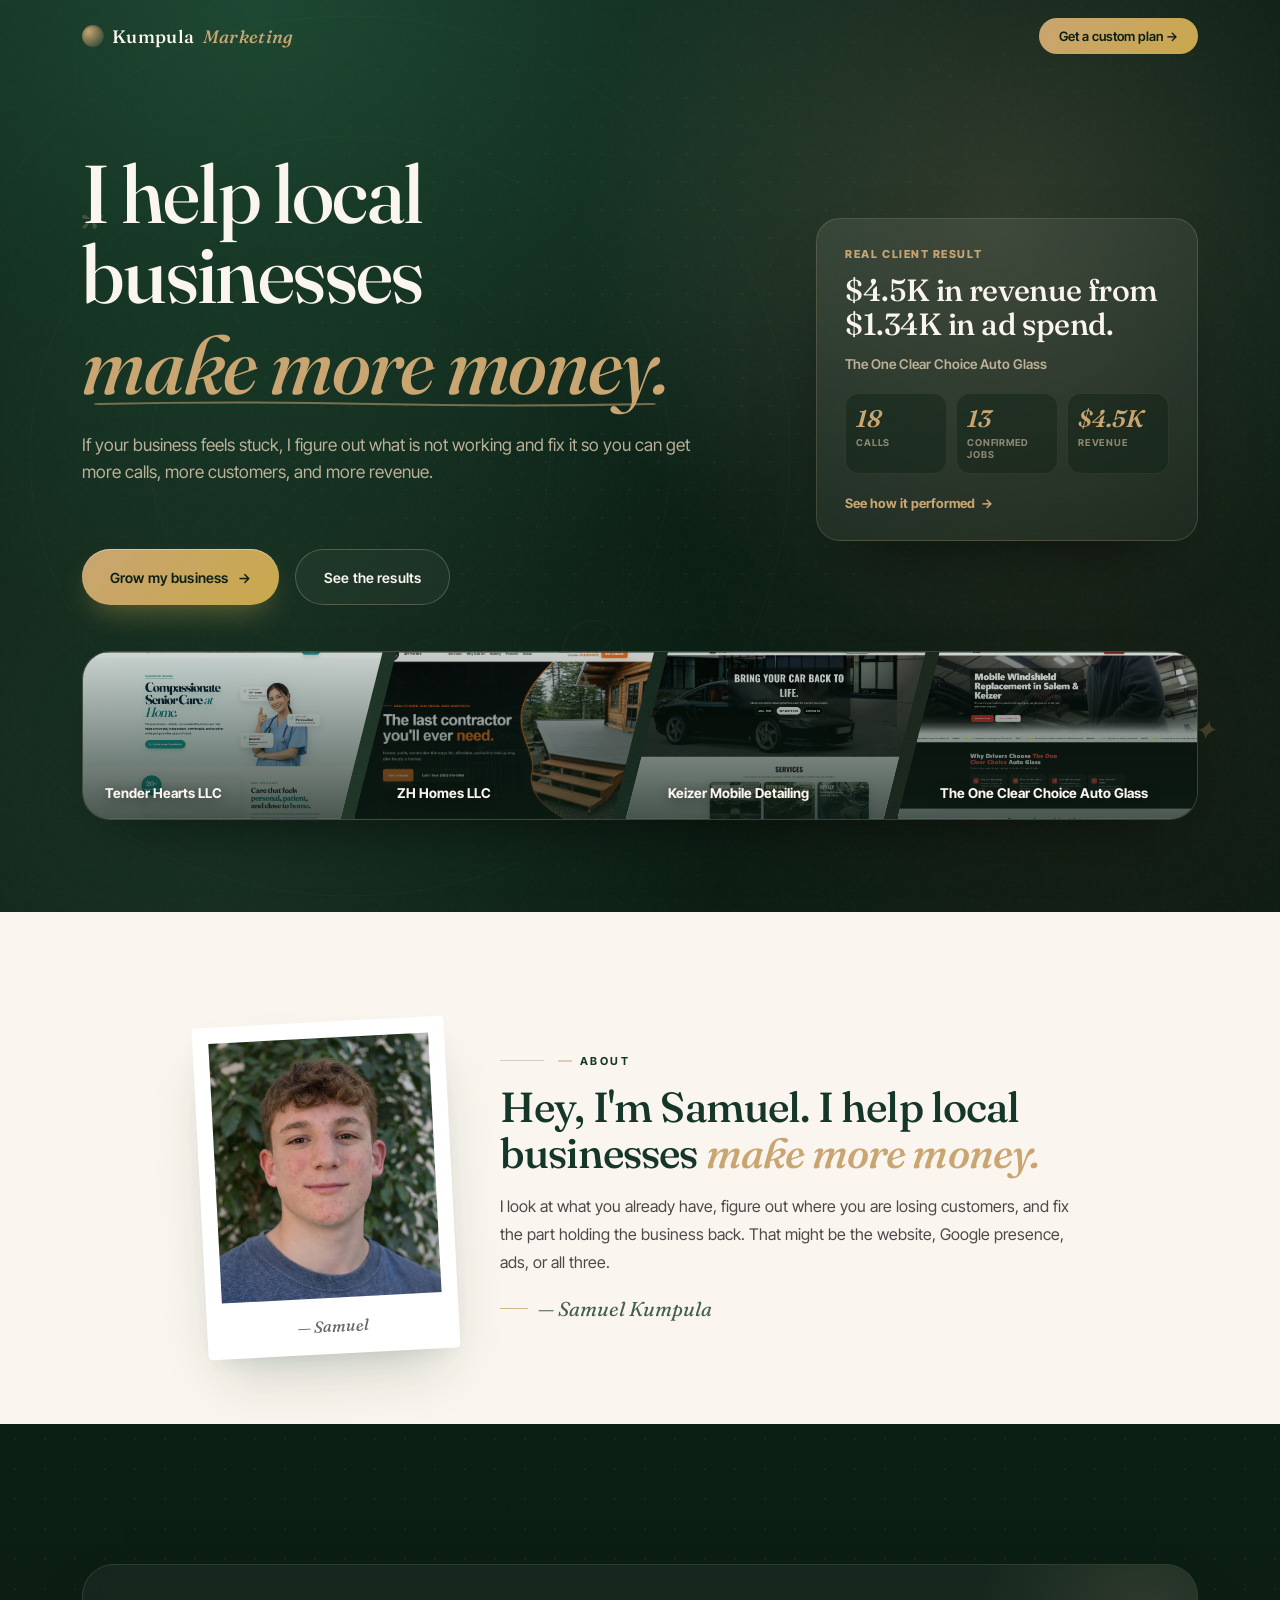
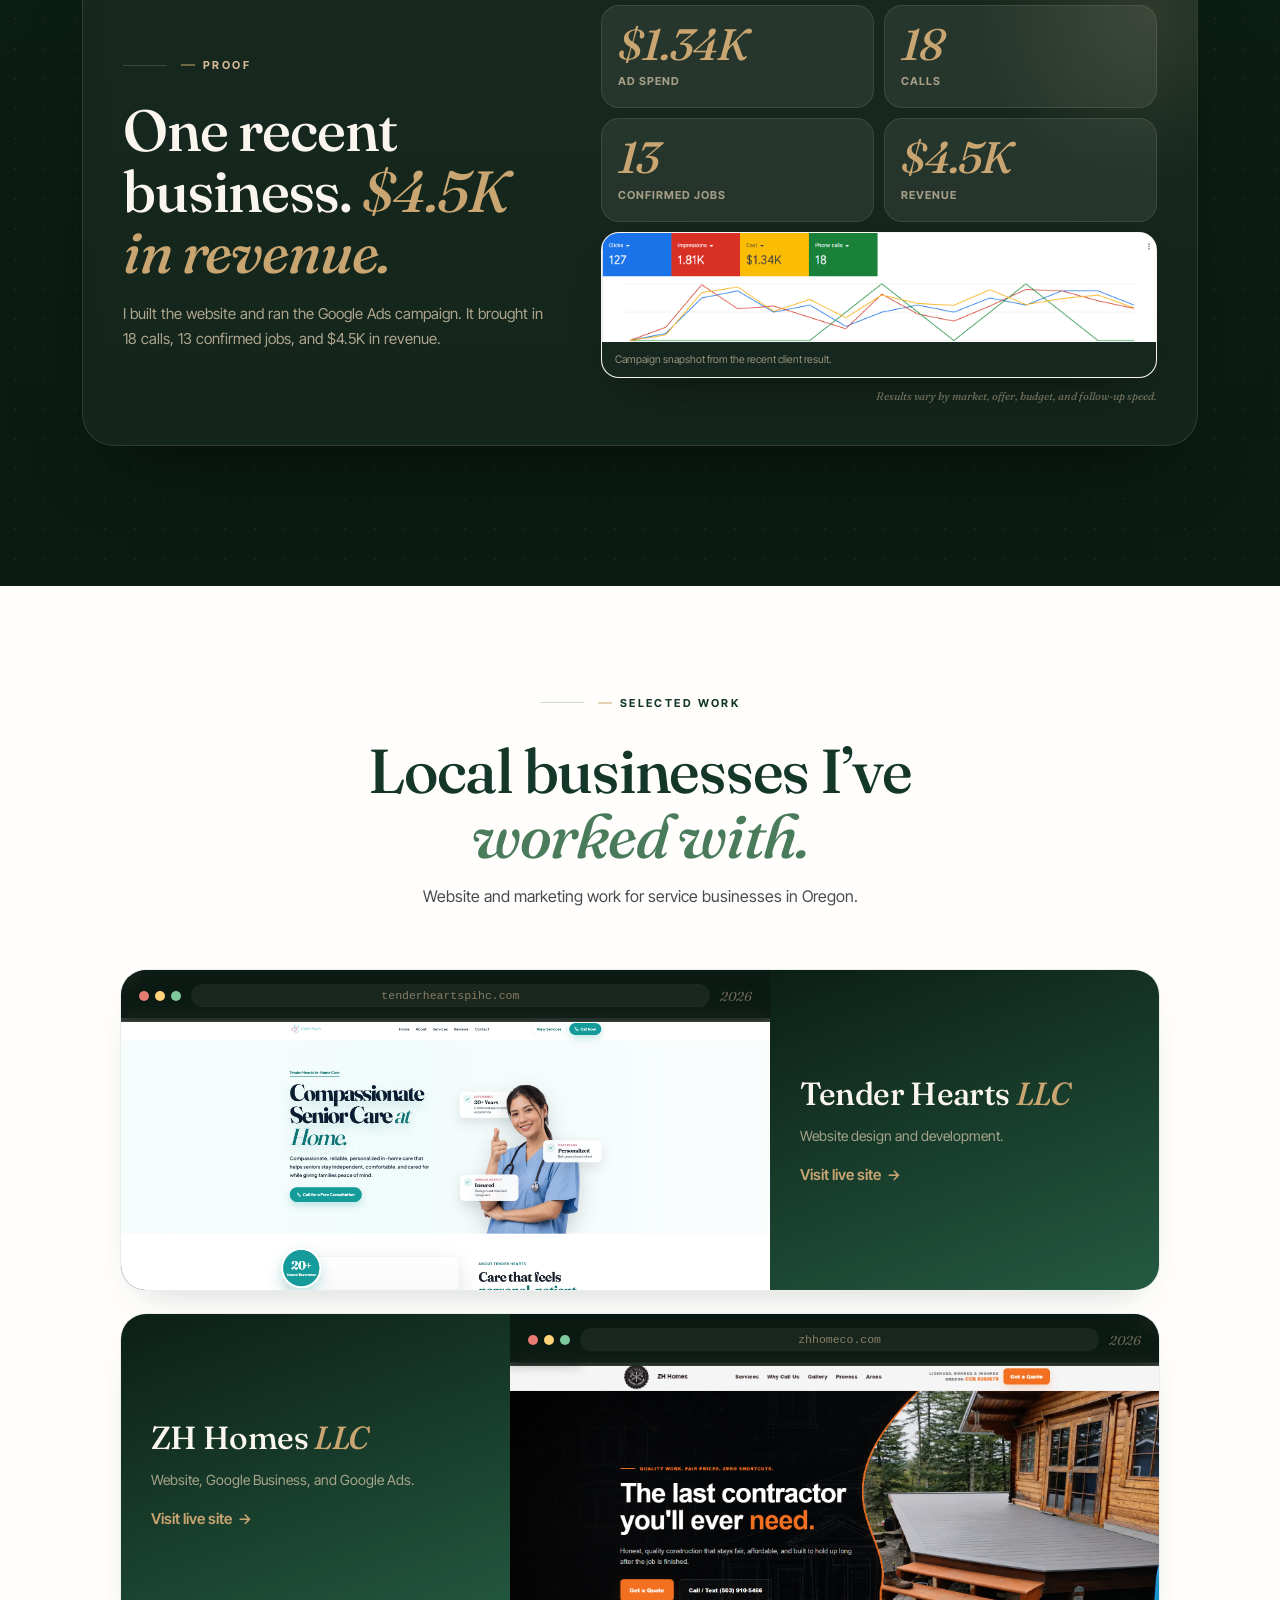
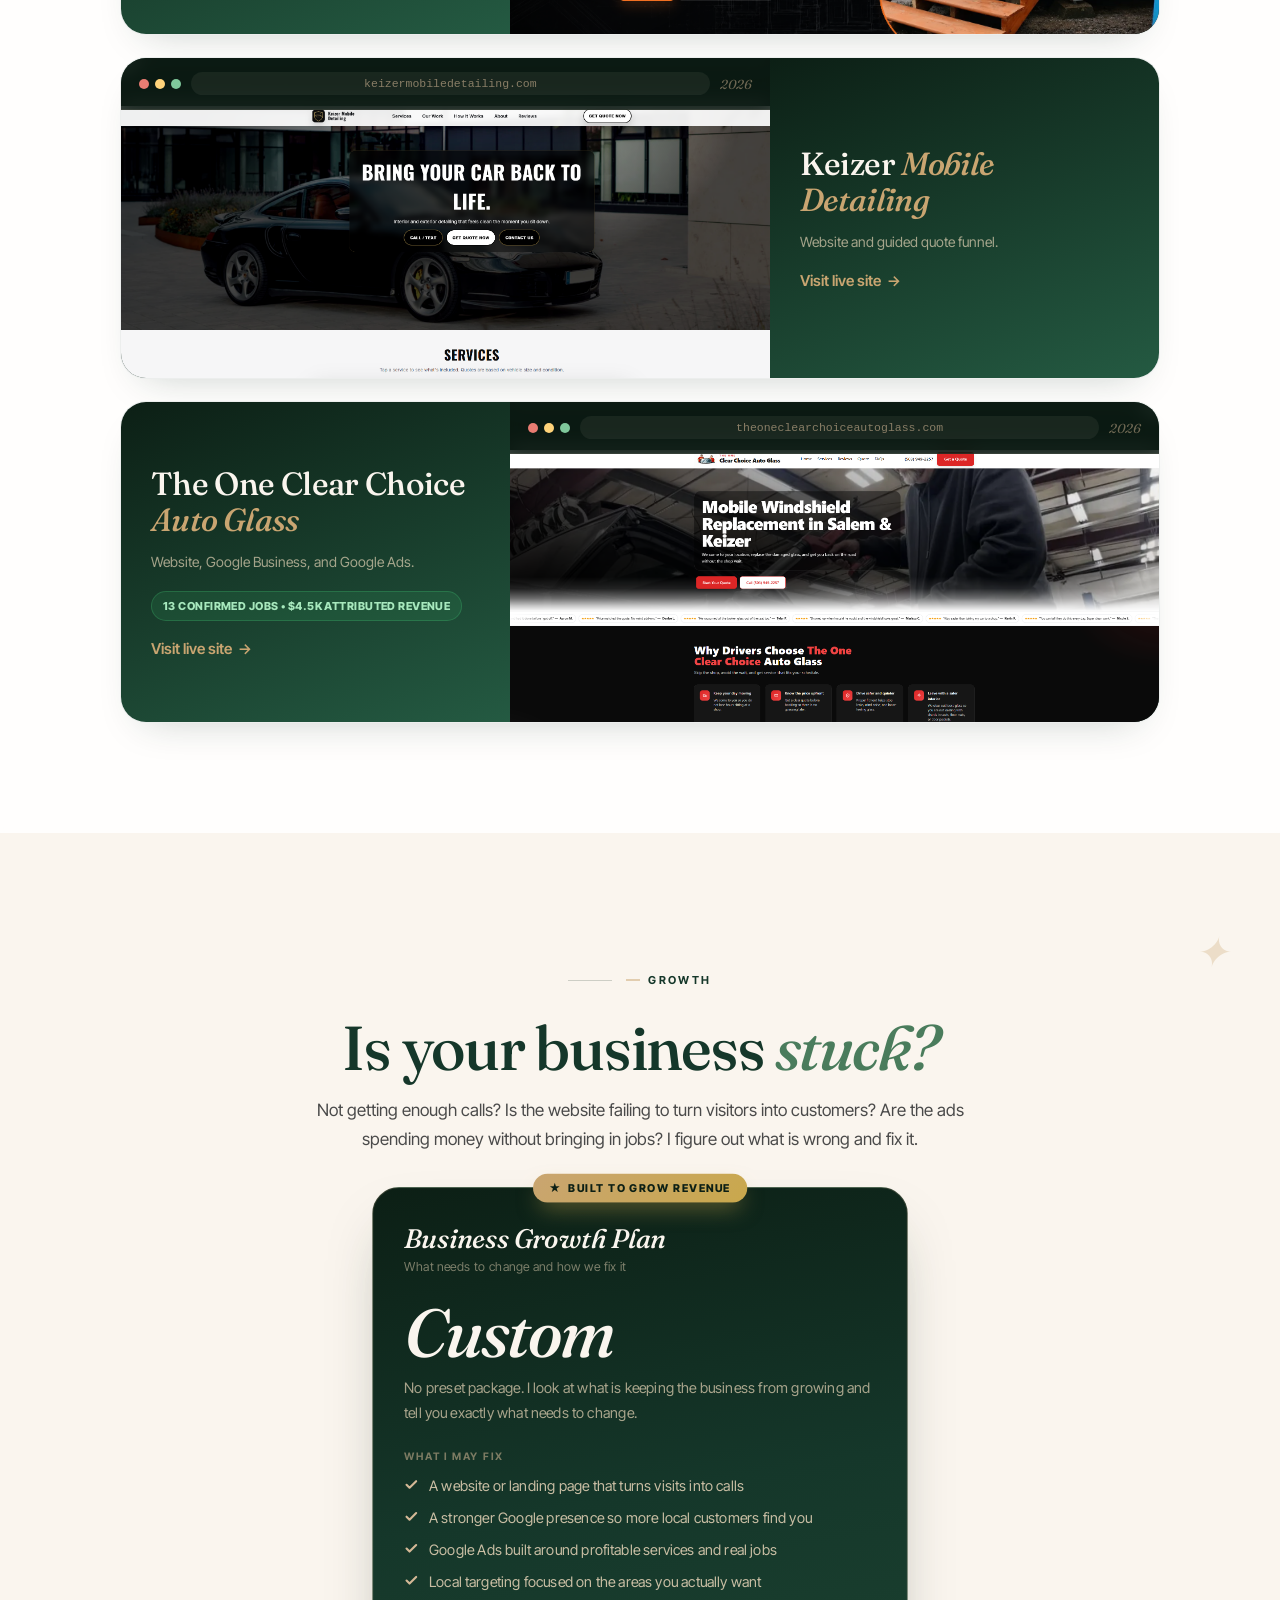
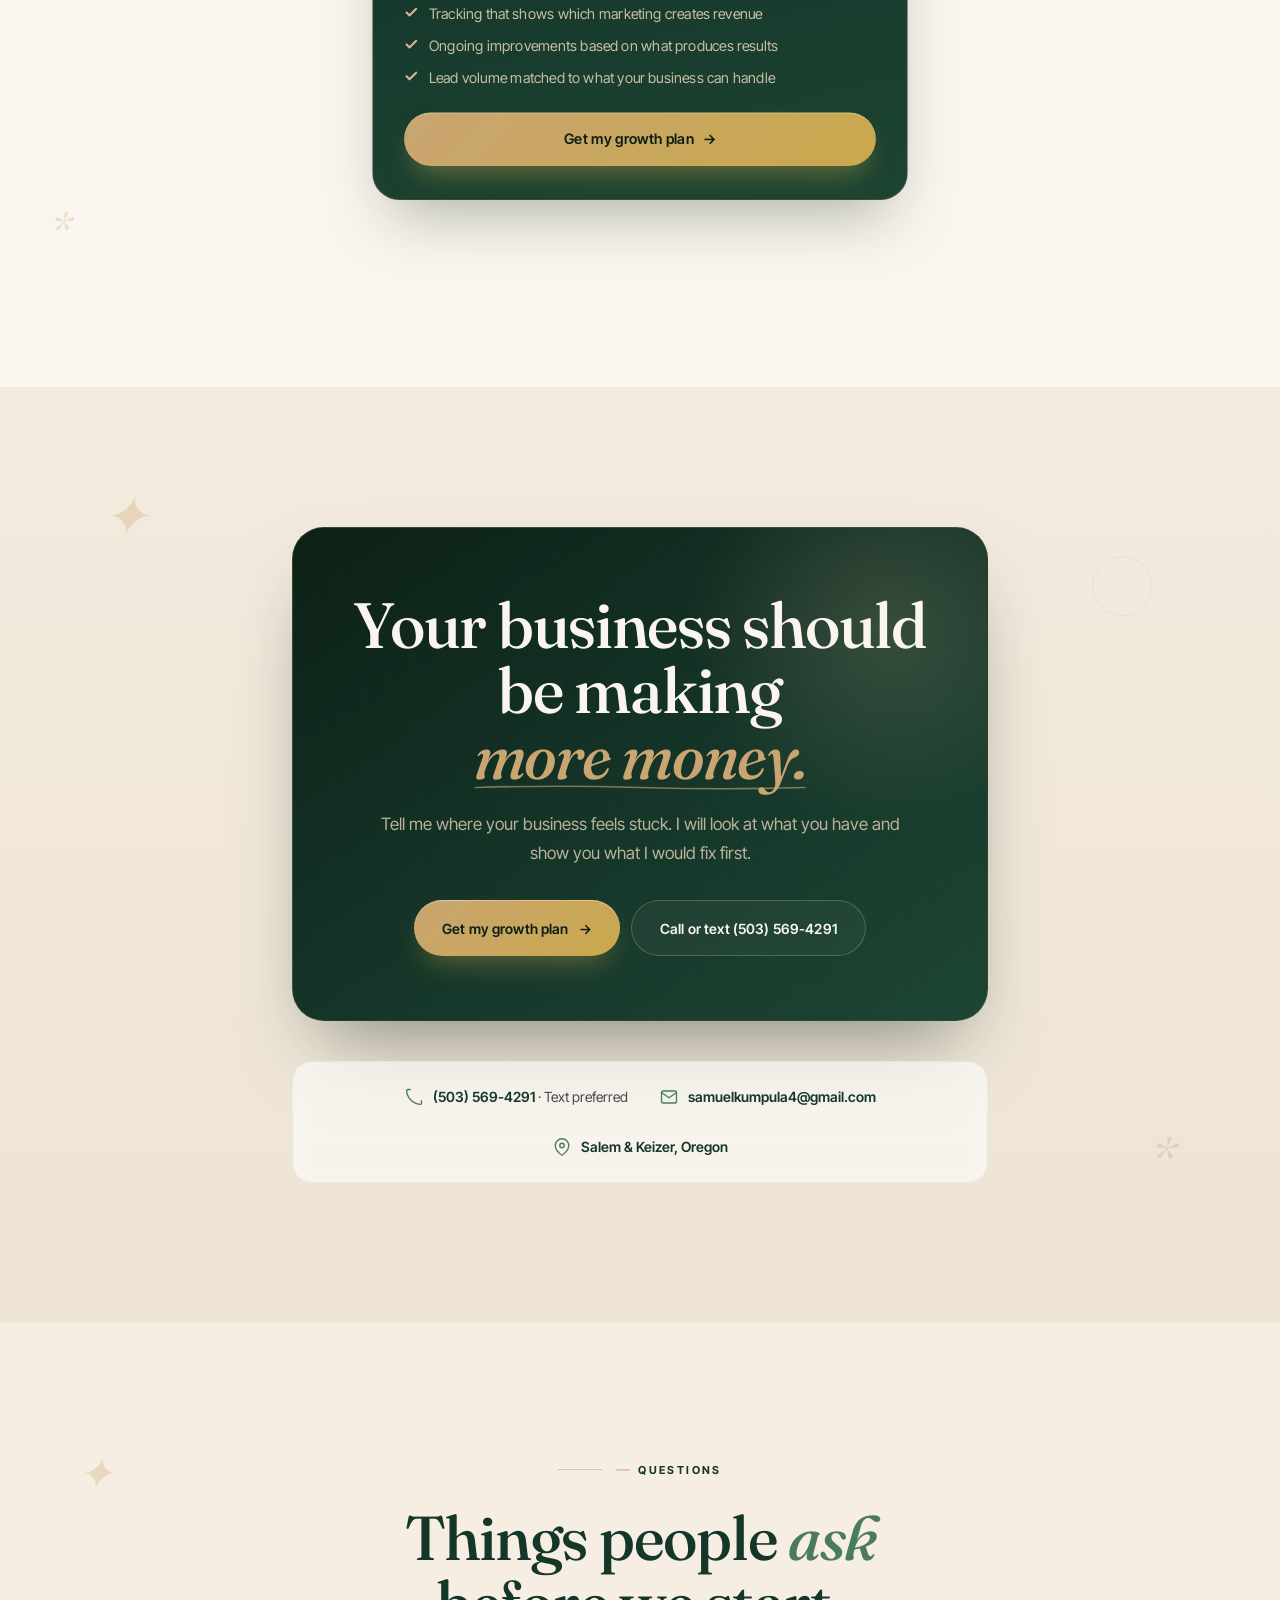
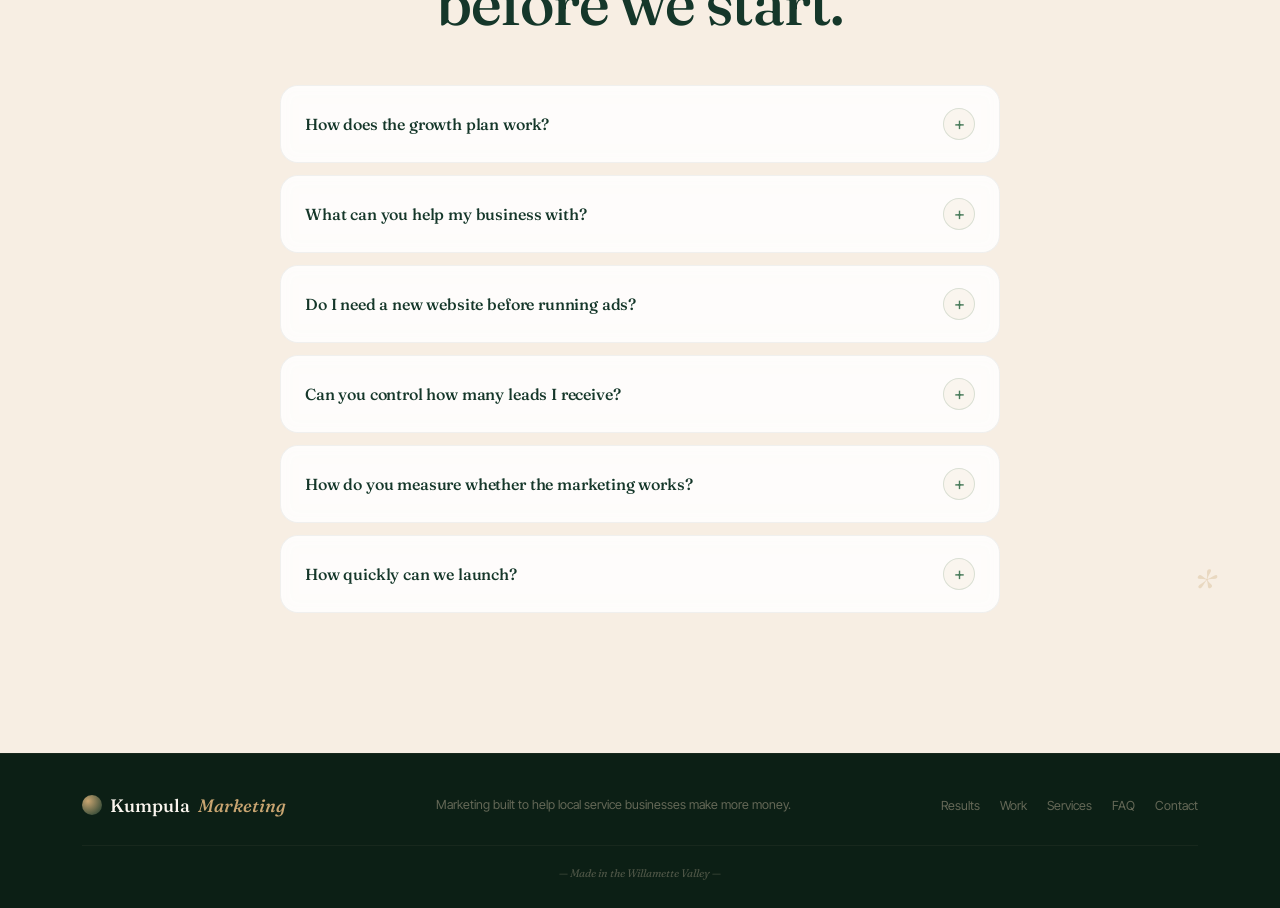
==== index.html @ d6f9c414 "Update index.html" ====
<!DOCTYPE html>
<html lang="en">
<head>
<meta charset="UTF-8">
<meta name="viewport" content="width=device-width, initial-scale=1.0">
<title>Local Business Marketing | Kumpula Marketing</title>
<meta name="description" content="Kumpula Marketing helps local service businesses make more money through websites, Google visibility, and paid advertising built around measurable growth.">
<link rel="icon" href="data:image/svg+xml,<svg xmlns='http://www.w3.org/2000/svg' viewBox='0 0 100 100'><text y='.9em' font-size='90'>🌿</text></svg>">
<script>window.va = window.va || function () { (window.vaq = window.vaq || []).push(arguments); };</script>
<script defer src="/_vercel/insights/script.js"></script>
<style>
@import url('https://fonts.googleapis.com/css2?family=Fraunces:ital,opsz,wght@0,9..144,400;0,9..144,500;0,9..144,600;0,9..144,700;0,9..144,800;1,9..144,400;1,9..144,500;1,9..144,600&family=Inter+Tight:wght@400;500;600;700;800&display=swap');

:root{
  --forest-deep:#0c1f15;
  --forest:#15372a;
  --forest-mid:#245a42;
  --sage:#4a7c5c;
  --sage-soft:#7a9e87;
  --tan:#d4b896;
  --tan-warm:#c9a571;
  --tan-light:#e8d5b8;
  --cream:#faf5ee;
  --cream-dark:#f0e8d9;
  --paper:#f6ece0;
  --white:#fff;
  --gold:#c9a84c;
  --sale-red:#b8412f;
  --sale-red-soft:#d15641;
  --text:#1a1a1a;
  --text-muted:#6b6b6b;
  --text-soft:#4a4a4a;
  --shadow-warm:0 30px 60px -20px rgba(21,55,42,.18), 0 10px 20px -10px rgba(21,55,42,.08);
  --shadow-soft:0 12px 32px rgba(21,55,42,.08);
  --font-display:'Fraunces',Georgia,serif;
  --font-body:'Inter Tight',sans-serif;
}

*,*::before,*::after{box-sizing:border-box;margin:0;padding:0}
html{scroll-behavior:smooth}
body{font-family:var(--font-body);color:var(--text);background:var(--cream);overflow-x:hidden;-webkit-font-smoothing:antialiased;position:relative}
img{max-width:100%;display:block}
a{text-decoration:none;color:inherit}
button,input,textarea{font:inherit}
::selection{background:var(--tan);color:var(--forest-deep)}

.site-bg{position:fixed;inset:0;z-index:-10;pointer-events:none;background:var(--cream);overflow:hidden}
.sbg-dots{position:absolute;inset:-10%;background-image:radial-gradient(circle,rgba(20,47,33,.16) 1.4px,transparent 1.6px);background-size:24px 24px;opacity:.75;transition:transform .6s cubic-bezier(.16,1,.3,1)}
.sbg-dots-fine{position:absolute;inset:-10%;background-image:radial-gradient(circle,rgba(184,65,47,.1) .9px,transparent 1.1px);background-size:14px 14px;animation:bgDrift 60s linear infinite reverse;opacity:.7}
@keyframes bgDrift{0%{transform:translate(0,0)}100%{transform:translate(-40px,-40px)}}
.sbg-ticker{position:absolute;top:-20%;bottom:-20%;left:-20%;right:-20%;transform:rotate(-12deg);pointer-events:none;opacity:.06;overflow:hidden;display:flex;flex-direction:column;gap:80px;justify-content:space-around}
.sbg-ticker-row{white-space:nowrap;font-family:var(--font-display);font-style:italic;font-size:clamp(70px,8vw,110px);font-weight:500;color:var(--forest);letter-spacing:-.03em;line-height:.9;will-change:transform}
.sbg-ticker-row.left{animation:tickerLeft 80s linear infinite}
.sbg-ticker-row.right{animation:tickerRight 95s linear infinite}
@keyframes tickerLeft{0%{transform:translateX(0)}100%{transform:translateX(-50%)}}
@keyframes tickerRight{0%{transform:translateX(-50%)}100%{transform:translateX(0)}}
.sbg-orbs{position:absolute;inset:0}
.sbg-orbs .orb{position:absolute;border-radius:50%;filter:blur(90px);opacity:.55;animation:orbFloat 22s ease-in-out infinite;will-change:transform}
.sbg-orbs .orb-1{width:540px;height:540px;top:-8%;left:-6%;background:radial-gradient(circle,rgba(212,184,150,.65),transparent 70%);animation-delay:0s}
.sbg-orbs .orb-2{width:660px;height:660px;top:22%;right:-10%;background:radial-gradient(circle,rgba(74,124,92,.5),transparent 70%);animation-delay:-7s;animation-duration:28s}
.sbg-orbs .orb-3{width:440px;height:440px;top:52%;left:-4%;background:radial-gradient(circle,rgba(201,168,76,.45),transparent 70%);animation-delay:-14s;animation-duration:24s}
.sbg-orbs .orb-4{width:480px;height:480px;top:78%;right:-6%;background:radial-gradient(circle,rgba(184,65,47,.28),transparent 70%);animation-delay:-3s;animation-duration:30s}
.sbg-orbs .orb-5{width:400px;height:400px;top:38%;left:42%;background:radial-gradient(circle,rgba(212,184,150,.4),transparent 70%);animation-delay:-18s;animation-duration:26s}
@keyframes orbFloat{
  0%,100%{transform:translate(0,0) scale(1)}
  25%{transform:translate(60px,-40px) scale(1.1)}
  50%{transform:translate(-30px,50px) scale(.95)}
  75%{transform:translate(40px,20px) scale(1.05)}
}
.sbg-shapes{position:absolute;inset:0;pointer-events:none}
.sbg-shape{position:absolute;color:var(--forest);opacity:.22;font-family:var(--font-display);font-style:italic;pointer-events:none;user-select:none;will-change:transform}
.sbg-shape.ring{border:1.5px dashed currentColor;border-radius:50%;opacity:.12}
.sbg-shape.ring-solid{border:1.5px solid currentColor;border-radius:50%;opacity:.1}
.sbg-s1{top:6%;left:8%;font-size:56px;animation:shapeFloat 14s ease-in-out infinite}
.sbg-s2{top:18%;right:10%;font-size:40px;color:var(--sale-red);opacity:.25;animation:shapeFloat 16s ease-in-out infinite -4s}
.sbg-s3{top:30%;left:20%;width:80px;height:80px;animation:shapeSpin 40s linear infinite}
.sbg-s4{top:45%;right:15%;font-size:36px;color:var(--tan-warm);opacity:.3;animation:shapeFloat 12s ease-in-out infinite -6s}
.sbg-s5{top:58%;left:5%;width:120px;height:120px;animation:shapeSpin 70s linear infinite reverse}
.sbg-s6{top:68%;left:45%;font-size:48px;color:var(--sage);opacity:.18;animation:shapeFloat 15s ease-in-out infinite -2s}
.sbg-s7{top:82%;right:22%;font-size:32px;color:var(--tan-warm);opacity:.25;animation:shapeFloat 18s ease-in-out infinite -7s}
.sbg-s8{top:12%;right:40%;width:60px;height:60px;animation:shapeSpin 55s linear infinite}
.sbg-s9{top:88%;left:30%;font-size:42px;opacity:.16;animation:shapeFloat 13s ease-in-out infinite -3s}
.sbg-s10{top:38%;left:58%;width:90px;height:90px;animation:shapeSpin 45s linear infinite reverse}
.sbg-s11{top:72%;right:8%;font-size:52px;color:var(--sale-red);opacity:.2;animation:shapeFloat 17s ease-in-out infinite -5s}
.sbg-s12{top:22%;left:45%;font-size:28px;color:var(--sage);opacity:.3;animation:shapeFloat 11s ease-in-out infinite -8s}
@keyframes shapeFloat{
  0%,100%{transform:translate(0,0) rotate(0deg)}
  33%{transform:translate(15px,-20px) rotate(8deg)}
  66%{transform:translate(-10px,15px) rotate(-5deg)}
}
@keyframes shapeSpin{0%{transform:rotate(0deg)}100%{transform:rotate(360deg)}}
.sbg-noise{position:absolute;inset:0;opacity:.38;mix-blend-mode:multiply;background-image:url("data:image/svg+xml;utf8,<svg xmlns='http://www.w3.org/2000/svg' viewBox='0 0 200 200'><filter id='n'><feTurbulence baseFrequency='.85' numOctaves='2'/><feColorMatrix values='0 0 0 0 .06 0 0 0 0 .12 0 0 0 0 .08 0 0 0 .12 0'/></filter><rect width='200' height='200' filter='url(%23n)'/></svg>")}
.sbg-cursor{position:fixed;pointer-events:none;z-index:-9;width:600px;height:600px;border-radius:50%;background:radial-gradient(circle,rgba(212,184,150,.22),transparent 70%);transform:translate(-50%,-50%);opacity:0;will-change:transform;transition:opacity .4s ease}
@media(pointer:fine){.sbg-cursor{opacity:1}}
.bg-light{background:rgba(250,245,238,.8);backdrop-filter:blur(3px);position:relative}
.bg-paper{background:rgba(246,236,224,.76);backdrop-filter:blur(3px);position:relative}
.bg-warm{background:linear-gradient(180deg,rgba(240,232,217,.84),rgba(235,224,207,.84));backdrop-filter:blur(3px);position:relative}
.bg-dark{background:linear-gradient(180deg,var(--forest-deep) 0%,#091a11 100%);position:relative;color:var(--cream)}

.container{max-width:1180px;margin:0 auto;padding:0 32px}
.section{padding:140px 0;position:relative}

.chapter{display:flex;align-items:center;gap:14px;margin-bottom:28px;justify-content:flex-start}
.chapter-center{justify-content:center}
.chapter-line{flex:0 0 44px;height:1px;background:rgba(20,47,33,.2)}
.chapter-label{font-size:11px;font-weight:700;letter-spacing:.22em;text-transform:uppercase;color:var(--forest);position:relative;padding-left:22px}
.chapter-label::before{content:'';position:absolute;left:0;top:50%;transform:translateY(-50%);width:14px;height:1px;background:var(--tan-warm);animation:chapterDash 2.5s ease-in-out infinite}
@keyframes chapterDash{0%,100%{width:14px}50%{width:22px}}
.chapter-light .chapter-line{background:rgba(212,184,150,.22)}
.chapter-light .chapter-label{color:var(--cream)}
.chapter-light .chapter-label::before{background:var(--tan-warm)}

h1,h2,h3,h4{font-family:var(--font-display);font-weight:600;letter-spacing:-.02em;line-height:1.05}
h2{font-size:clamp(36px,5.4vw,62px);font-weight:500}
h2 em,h1 em{font-style:italic;color:var(--tan-warm);font-weight:500}
h2 strong,h1 strong{font-weight:700;color:var(--forest)}
.h-light strong{color:var(--tan)}
.h-light em{color:var(--tan-warm)}

.fade-up{opacity:0;transform:translateY(36px);transition:opacity .85s cubic-bezier(.16,1,.3,1), transform .85s cubic-bezier(.16,1,.3,1)}
.fade-up.visible{opacity:1;transform:none}
.fade-up.d1{transition-delay:.08s}
.fade-up.d2{transition-delay:.16s}
.fade-up.d3{transition-delay:.24s}
.fade-up.d4{transition-delay:.32s}
.fade-left{opacity:0;transform:translateX(-36px);transition:opacity .9s cubic-bezier(.16,1,.3,1), transform .9s cubic-bezier(.16,1,.3,1)}
.fade-left.visible{opacity:1;transform:none}
.fade-left.d1{transition-delay:.1s}
.fade-left.d2{transition-delay:.2s}
.fade-left.d3{transition-delay:.3s}
.fade-left.d4{transition-delay:.4s}
.fade-right{opacity:0;transform:translateX(36px);transition:opacity .9s cubic-bezier(.16,1,.3,1), transform .9s cubic-bezier(.16,1,.3,1)}
.fade-right.visible{opacity:1;transform:none}
.scale-in{opacity:0;transform:scale(.92);transition:opacity .9s cubic-bezier(.16,1,.3,1), transform .9s cubic-bezier(.16,1,.3,1)}
.scale-in.visible{opacity:1;transform:none}

.btn{display:inline-flex;align-items:center;justify-content:center;gap:10px;min-height:56px;padding:16px 28px;border-radius:999px;font-size:14px;font-weight:600;border:none;cursor:pointer;transition:transform .25s cubic-bezier(.16,1,.3,1), box-shadow .25s ease;letter-spacing:.01em;position:relative;overflow:hidden;will-change:transform}
.btn:hover{transform:translateY(-2px)}
.btn::before{content:'';position:absolute;top:0;left:-100%;width:100%;height:100%;background:linear-gradient(90deg,transparent,rgba(255,255,255,.3),transparent);transition:left .7s ease}
.btn:hover::before{left:100%}
.btn-gold{background:linear-gradient(135deg,var(--tan-warm) 0%,var(--gold) 100%);color:var(--forest-deep);box-shadow:0 14px 30px -10px rgba(201,168,76,.45), inset 0 1px 0 rgba(255,255,255,.35)}
.btn-gold:hover{box-shadow:0 20px 40px -12px rgba(201,168,76,.6), inset 0 1px 0 rgba(255,255,255,.4)}
.btn-outline-light{background:rgba(255,255,255,.04);border:1px solid rgba(232,213,184,.25);color:var(--cream);backdrop-filter:blur(8px)}
.btn-outline-light:hover{background:rgba(232,213,184,.1);border-color:rgba(232,213,184,.4)}
.btn-outline-dark{background:transparent;border:1.5px solid rgba(20,47,33,.2);color:var(--forest)}
.btn-outline-dark:hover{background:rgba(20,47,33,.04);border-color:var(--forest)}
.btn .arrow{display:inline-block;transition:transform .25s ease;position:relative;z-index:1}
.btn:hover .arrow{transform:translateX(3px)}
.btn>span{position:relative;z-index:1}

.navbar{position:fixed;top:0;left:0;right:0;z-index:1000;transition:background .3s ease, top .3s ease, backdrop-filter .3s ease}
.navbar.scrolled{background:rgba(12,31,21,.88);backdrop-filter:blur(18px) saturate(1.4);border-bottom:1px solid rgba(212,184,150,.1)}
.nav-inner{max-width:1180px;margin:0 auto;padding:18px 32px;display:flex;align-items:center;justify-content:space-between}
.nav-logo{color:var(--cream);font-family:var(--font-display);font-size:18px;font-weight:500;letter-spacing:.02em;display:flex;align-items:center;gap:8px}
.nav-logo::before{content:'';width:22px;height:22px;border-radius:50%;background:radial-gradient(circle at 30% 30%,var(--tan-warm),var(--forest));box-shadow:inset 0 1px 2px rgba(0,0,0,.3);animation:logoSpin 20s linear infinite}
@keyframes logoSpin{0%{transform:rotate(0)}100%{transform:rotate(360deg)}}
.nav-logo em{font-style:italic;color:var(--tan-warm);font-weight:500}
.nav-links{display:flex;align-items:center;gap:18px}
.nav-cta{background:linear-gradient(135deg,var(--tan-warm),var(--gold))!important;color:var(--forest-deep)!important;padding:10px 20px!important;border-radius:999px;font-weight:600!important;font-size:13px!important}
.hamburger{display:none;background:none;border:none;cursor:pointer;padding:8px}
.hamburger span{display:block;width:22px;height:2px;margin-bottom:5px;background:var(--tan);transition:all .25s ease}
.hamburger span:last-child{margin-bottom:0}
.hamburger.active span:nth-child(1){transform:rotate(45deg) translate(5px,5px)}
.hamburger.active span:nth-child(2){opacity:0}
.hamburger.active span:nth-child(3){transform:rotate(-45deg) translate(5px,-5px)}
.mobile-menu{display:none;flex-direction:column;background:rgba(12,31,21,.97);backdrop-filter:blur(16px);padding:0 32px 22px;border-bottom:1px solid rgba(212,184,150,.08)}
.mobile-menu.open{display:flex}
.mobile-menu .nav-cta{text-align:center;margin-top:8px}
</style>



<style>
/* Revenue-focused copy refinements */
.hero-sub{max-width:650px!important;margin-bottom:64px!important}
.hero h1{max-width:820px}
.hero-proof-card{align-self:center}
@media(max-width:760px){
  .hero-sub{margin-bottom:44px!important;max-width:100%!important}
  .hero h1{max-width:100%}
}
@media(max-width:480px){
  .hero-sub{margin-bottom:38px!important}
}
</style>
</head>
<body>
<style>
/* HERO */
.hero{position:relative;overflow:hidden;min-height:100vh;display:flex;align-items:center;background:radial-gradient(ellipse at 20% 0%, #1d4832 0%, var(--forest-deep) 50%, #0a1b11 100%)}
.hero-grain{position:absolute;inset:0;opacity:.4;pointer-events:none;background-image:url("data:image/svg+xml;utf8,<svg xmlns='http://www.w3.org/2000/svg' viewBox='0 0 200 200'><filter id='n'><feTurbulence baseFrequency='.85' numOctaves='2'/><feColorMatrix values='0 0 0 0 .06 0 0 0 0 .12 0 0 0 0 .08 0 0 0 .2 0'/></filter><rect width='200' height='200' filter='url(%23n)'/></svg>")}
.hero-glow{position:absolute;inset:0;background:radial-gradient(circle at 78% 25%, rgba(212,184,150,.18), transparent 35%),radial-gradient(circle at 15% 85%, rgba(74,124,92,.22), transparent 40%),radial-gradient(circle at 85% 80%, rgba(184,65,47,.08), transparent 30%);pointer-events:none}
.hero-orbits{position:absolute;top:50%;left:-100px;transform:translateY(-50%);width:900px;height:900px;opacity:.22;pointer-events:none;animation:orbitSpin 120s linear infinite}
.hero-orbits circle{fill:none;stroke:rgba(212,184,150,.3);stroke-width:.5}
@keyframes orbitSpin{0%{transform:translateY(-50%) rotate(0deg)}100%{transform:translateY(-50%) rotate(360deg)}}
.hero-bubbles{position:absolute;inset:0;pointer-events:none;overflow:hidden}
.hero-bubbles .bubble{position:absolute;border-radius:50%;filter:blur(60px);opacity:.5;animation:bubbleFloat 18s ease-in-out infinite;will-change:transform}
.hero-bubbles .b1{width:340px;height:340px;top:12%;right:8%;background:radial-gradient(circle,rgba(212,184,150,.45),transparent 70%)}
.hero-bubbles .b2{width:420px;height:420px;bottom:-10%;left:-8%;background:radial-gradient(circle,rgba(74,124,92,.5),transparent 70%);animation-delay:-6s}
.hero-bubbles .b3{width:260px;height:260px;top:45%;left:32%;background:radial-gradient(circle,rgba(201,168,76,.28),transparent 70%);animation-delay:-11s}
.hero-bubbles .b4{width:200px;height:200px;top:8%;left:15%;background:radial-gradient(circle,rgba(184,65,47,.22),transparent 70%);animation-delay:-3s;filter:blur(50px)}
@keyframes bubbleFloat{0%,100%{transform:translate(0,0) scale(1)}33%{transform:translate(30px,-20px) scale(1.05)}66%{transform:translate(-20px,20px) scale(.95)}}
.hero-dots{position:absolute;inset:0;pointer-events:none;opacity:.5;background-image:radial-gradient(circle,rgba(212,184,150,.12) 1px,transparent 1px);background-size:28px 28px;mask-image:radial-gradient(ellipse at 50% 40%,black 30%,transparent 80%)}
.hero-mark{position:absolute;color:var(--tan-warm);opacity:.25;font-family:var(--font-display);font-style:italic;pointer-events:none;user-select:none}
.hero-mark-1{top:22%;left:6%;font-size:40px;animation:floatMark 8s ease-in-out infinite}
.hero-mark-2{bottom:18%;right:5%;font-size:28px;animation:floatMark 10s ease-in-out infinite -3s}
.hero-mark-3{top:68%;left:44%;width:60px;height:60px;border:1.5px solid rgba(212,184,150,.2);border-radius:50%;animation:spinSlow 40s linear infinite}
@keyframes floatMark{0%,100%{transform:translate(0,0) rotate(-10deg)}50%{transform:translate(0,-10px) rotate(-2deg)}}
@keyframes spinSlow{0%{transform:rotate(0deg)}100%{transform:rotate(360deg)}}

.hero-inner{position:relative;z-index:2;padding:170px 0 130px;width:100%}
.hero-grid{display:grid;grid-template-columns:1.3fr .9fr;gap:60px;align-items:center}
.hero-kicker{display:inline-flex;align-items:center;gap:10px;padding:7px 14px;border-radius:999px;background:rgba(212,184,150,.1);border:1px solid rgba(212,184,150,.2);margin-bottom:26px;backdrop-filter:blur(10px)}
.hero-kicker .kt{color:rgba(232,213,184,.72);font-size:12px;font-weight:500;letter-spacing:.06em;text-transform:uppercase}
.hero h1{color:var(--cream);font-size:clamp(46px,6.8vw,86px);line-height:1;font-weight:500;margin-bottom:28px}
.hero h1 .line-1{display:block}
.hero h1 .line-2{display:block;margin-top:6px}
.hero h1 em{font-style:italic;font-weight:500;color:var(--tan-warm);letter-spacing:-.015em;position:relative;display:inline-block}
.hero h1 em::after{content:'';position:absolute;left:2%;right:2%;bottom:-2px;height:6px;background:url("data:image/svg+xml;utf8,<svg xmlns='http://www.w3.org/2000/svg' viewBox='0 0 120 6' preserveAspectRatio='none'><path d='M1 3 Q 30 0, 60 3 T 119 3' stroke='%23c9a571' stroke-width='2' fill='none' stroke-linecap='round' opacity='.55'/></svg>") no-repeat center/100% 100%}
.hero-rotate{display:inline-block;min-width:6ch}
.hero-rotate .word{display:inline-block}
.hero-sub{font-size:clamp(16px,1.35vw,19px);line-height:1.65;color:rgba(232,213,184,.72);max-width:540px;margin-bottom:38px;font-weight:400}
.hero-sub strong{color:#ffd37a;font-weight:600}
.hero-btns{display:flex;gap:14px;flex-wrap:wrap;margin-bottom:38px}
.hero-trust{display:flex;align-items:center;gap:18px;padding-top:28px;border-top:1px solid rgba(212,184,150,.12);max-width:540px}
.trust-thumbs{display:flex}
.trust-thumbs a{width:52px;height:52px;border-radius:14px;overflow:hidden;border:2px solid var(--forest-deep);margin-left:-12px;box-shadow:0 8px 20px -6px rgba(0,0,0,.4);transition:transform .3s cubic-bezier(.16,1,.3,1), z-index 0s .2s}
.trust-thumbs a:first-child{margin-left:0}
.trust-thumbs a:hover{transform:translateY(-4px) scale(1.08);z-index:2;transition:transform .3s cubic-bezier(.16,1,.3,1), z-index 0s}
.trust-thumbs img{width:100%;height:100%;object-fit:cover;object-position:left top}
.trust-thumbs a.fallback{background:linear-gradient(135deg,var(--sage),var(--forest-mid));display:flex;align-items:center;justify-content:center;color:var(--cream);font-family:var(--font-display);font-weight:500;font-style:italic;font-size:18px}
.trust-text{font-size:13px;color:rgba(232,213,184,.72);line-height:1.5;flex:1}
.trust-text strong{color:var(--cream);font-weight:600;display:block;font-size:13.5px;margin-bottom:2px}
.hero-card{position:relative;background:linear-gradient(160deg,rgba(250,245,238,.06),rgba(250,245,238,.02));border:1px solid rgba(212,184,150,.2);border-radius:24px;padding:30px 28px;backdrop-filter:blur(20px);box-shadow:0 40px 80px -30px rgba(0,0,0,.5), inset 0 1px 0 rgba(232,213,184,.08);transform:rotate(1.5deg);transition:transform .5s cubic-bezier(.16,1,.3,1), box-shadow .5s ease}
.hero-card:hover{transform:rotate(0deg) translateY(-6px);box-shadow:0 50px 100px -30px rgba(0,0,0,.6), inset 0 1px 0 rgba(232,213,184,.12)}
.hc-label{display:flex;align-items:center;gap:8px;margin-bottom:16px}
.hc-dot{width:8px;height:8px;border-radius:50%;background:#4ade80;box-shadow:0 0 0 4px rgba(74,222,128,.18);animation:pulseDot 2s infinite}
@keyframes pulseDot{0%,100%{box-shadow:0 0 0 4px rgba(74,222,128,.18)}50%{box-shadow:0 0 0 8px rgba(74,222,128,0)}}
.hc-label-text{color:rgba(232,213,184,.6);font-size:11px;font-weight:600;letter-spacing:.14em;text-transform:uppercase}
.hc-site{color:var(--cream);font-family:var(--font-display);font-size:18px;font-weight:500;margin-bottom:4px}
.hc-url{color:rgba(212,184,150,.55);font-size:13px;margin-bottom:22px;font-family:'SF Mono',Menlo,monospace}
.hc-stats{display:grid;grid-template-columns:1fr 1fr;gap:14px;margin-bottom:22px}
.hc-stat{padding:16px 14px;background:rgba(12,31,21,.35);border:1px solid rgba(212,184,150,.08);border-radius:14px}
.hc-stat-num{font-family:var(--font-display);font-size:30px;color:var(--tan-warm);font-weight:600;line-height:1;font-style:italic}
.hc-stat-num .arrow-up{font-size:18px;color:#4ade80;font-style:normal;margin-right:3px}
.hc-stat-label{font-size:11px;color:rgba(232,213,184,.55);margin-top:6px;line-height:1.4}
.hc-quote{font-family:var(--font-display);font-style:italic;font-size:14px;color:rgba(232,213,184,.72);line-height:1.55;padding-top:18px;border-top:1px solid rgba(212,184,150,.12);position:relative}
.hc-quote::before{content:'"';position:absolute;top:4px;left:-4px;font-size:44px;color:var(--tan-warm);opacity:.3;line-height:1;font-family:var(--font-display)}
.hc-quote-who{display:block;margin-top:10px;font-size:11px;font-style:normal;color:rgba(232,213,184,.5);letter-spacing:.04em;text-transform:uppercase;font-weight:600}

.about{padding:110px 0 70px;position:relative;overflow:hidden}
.about-stickers{position:absolute;inset:0;pointer-events:none;z-index:0}
.about-sticker{position:absolute;color:var(--tan-warm);font-family:var(--font-display);font-style:italic;font-weight:500;opacity:.25;font-size:28px;line-height:1;pointer-events:none}
.about-s1{top:20%;left:5%;font-size:38px;animation:floatMark 10s ease-in-out infinite}
.about-s2{bottom:20%;right:8%;font-size:32px;animation:floatMark 12s ease-in-out infinite -4s;color:var(--sage)}
.about-s3{top:15%;right:12%;width:50px;height:50px;border:1.5px dashed var(--tan-warm);border-radius:50%;opacity:.3;animation:spinSlow 40s linear infinite}
.about-wrap{max-width:880px;margin:0 auto;display:grid;grid-template-columns:auto 1fr;gap:48px;align-items:center;position:relative;z-index:1}
.about-photo-wrap{position:relative;flex-shrink:0;padding:16px 16px 56px;background:white;box-shadow:0 30px 60px -20px rgba(21,55,42,.25), 0 10px 20px -10px rgba(21,55,42,.1);transform:rotate(-3deg);border-radius:4px;transition:transform .5s cubic-bezier(.16,1,.3,1)}
.about-photo-wrap::after{content:'— Samuel';position:absolute;bottom:18px;left:0;right:0;text-align:center;font-family:var(--font-display);font-style:italic;font-size:16px;color:var(--text-muted);font-weight:500}
.about-photo-wrap:hover{transform:rotate(0deg) translateY(-6px) scale(1.02)}
.about-photo{width:220px;height:260px;object-fit:cover;object-position:center top;display:block}
.about-photo-tape{position:absolute;top:-14px;left:50%;transform:translateX(-50%) rotate(-2deg);width:88px;height:26px;background:rgba(212,184,150,.4);border:1px solid rgba(201,168,76,.3);backdrop-filter:blur(4px);box-shadow:0 4px 10px rgba(21,55,42,.1)}
.about-text{position:relative}
.about-text .chapter{margin-bottom:16px;justify-content:flex-start}
.about-text h2{font-size:clamp(30px,3.6vw,42px);color:var(--forest);margin-bottom:16px;line-height:1.1}
.about-text p{font-size:16px;line-height:1.75;color:var(--text-soft)}
.about-text p em{font-style:italic;color:var(--forest);font-family:var(--font-display);font-weight:500}
.about-sig{margin-top:20px;font-family:var(--font-display);font-style:italic;font-size:20px;color:var(--forest);font-weight:400;opacity:.8;display:flex;align-items:center;gap:10px}
.about-sig::before{content:'';width:28px;height:1px;background:var(--tan-warm)}

.stats-decor{position:absolute;pointer-events:none;color:var(--tan-warm);font-family:var(--font-display);font-style:italic;opacity:.3;z-index:0}
.stats-decor-1{top:12%;right:6%;font-size:40px;animation:floatMark 9s ease-in-out infinite}
.stats-decor-2{bottom:18%;left:4%;font-size:34px;animation:floatMark 11s ease-in-out infinite -4s}
.stats-header{max-width:720px;margin-bottom:80px;position:relative;z-index:1}
.stats-header h2{color:var(--forest);font-weight:500}
.stats-header h2 em{color:var(--sale-red);font-style:italic;font-weight:500}
.stats-header p{font-size:17px;line-height:1.65;color:var(--text-soft);margin-top:20px;max-width:520px}
.stats-rows{display:flex;flex-direction:column;gap:24px;position:relative;z-index:1}
.stat-row{display:grid;grid-template-columns:auto 1fr;gap:44px;align-items:center;padding:36px 40px;background:rgba(255,255,255,.72);backdrop-filter:blur(10px);border-radius:28px;border:1px solid rgba(20,47,33,.08);position:relative;overflow:hidden;transition:transform .5s cubic-bezier(.16,1,.3,1), box-shadow .5s ease, background .3s ease;will-change:transform}
.stat-row::before{content:'';position:absolute;top:0;left:0;width:4px;height:100%;background:linear-gradient(180deg,var(--tan-warm),var(--sage));transform:scaleY(0);transform-origin:top;transition:transform .7s cubic-bezier(.16,1,.3,1)}
.stat-row.visible::before{transform:scaleY(1)}
.stat-row:hover{transform:translateY(-4px);box-shadow:0 30px 60px -20px rgba(21,55,42,.2);background:rgba(255,255,255,.9)}
.stat-row:nth-child(even){grid-template-columns:1fr auto;direction:rtl}
.stat-row:nth-child(even) > *{direction:ltr}
.stat-row:nth-child(even)::before{left:auto;right:0;background:linear-gradient(180deg,var(--sage),var(--tan-warm))}
.stat-row:hover .stat-big{transform:scale(1.03)}
.stat-big{font-family:var(--font-display);font-size:clamp(90px,11vw,140px);font-weight:500;color:var(--forest);line-height:.85;letter-spacing:-.06em;display:flex;align-items:baseline;gap:4px;font-variant-numeric:tabular-nums;min-width:280px;transition:transform .4s cubic-bezier(.16,1,.3,1)}
.stat-big .num{background:linear-gradient(135deg,var(--forest),var(--sage) 60%,var(--tan-warm));-webkit-background-clip:text;-webkit-text-fill-color:transparent;background-clip:text}
.stat-big .pct{font-size:.55em;color:var(--sale-red);font-style:italic;font-weight:500;margin-left:-6px}
.stat-body h3{font-size:22px;color:var(--forest);margin-bottom:8px;font-weight:600;font-family:var(--font-body);letter-spacing:-.01em;display:flex;align-items:center;gap:10px}
.stat-body h3 .roman{font-family:var(--font-display);font-style:italic;font-size:14px;color:var(--tan-warm);font-weight:500;letter-spacing:.04em}
.stat-body p{font-size:15px;line-height:1.65;color:var(--text-soft);max-width:460px}
.stats-source{margin-top:40px;font-size:12px;color:var(--text-muted);font-style:italic;font-family:var(--font-display);position:relative;z-index:1;text-align:center}

.compare-decor{position:absolute;pointer-events:none;color:var(--tan-warm);font-family:var(--font-display);font-style:italic;opacity:.35;z-index:0}
.compare-decor-1{top:14%;left:5%;font-size:48px;animation:floatMark 10s ease-in-out infinite}
.compare-decor-2{bottom:18%;right:6%;font-size:38px;animation:floatMark 12s ease-in-out infinite -5s}
.compare-decor-3{top:48%;left:3%;width:80px;height:80px;border:1.5px solid rgba(201,168,76,.3);border-radius:50%;animation:spinSlow 50s linear infinite}
.compare-head{max-width:620px;margin:0 auto 64px;text-align:center;position:relative;z-index:1}
.compare-head h2{color:var(--forest);font-weight:500}
.compare-stage{position:relative;max-width:1080px;margin:0 auto}
.compare-wrap{display:grid;grid-template-columns:1fr 1fr;gap:0;border-radius:32px;overflow:hidden;box-shadow:var(--shadow-warm);background:white;border:1px solid rgba(20,47,33,.08);position:relative}
.compare-center{position:absolute;top:50%;left:50%;transform:translate(-50%,-50%);z-index:3;display:flex;flex-direction:column;align-items:center;gap:10px;pointer-events:none}
.compare-center-line{width:2px;height:60px;background:linear-gradient(180deg,transparent,var(--tan-warm),transparent)}
.compare-center-circle{width:72px;height:72px;border-radius:50%;background:var(--forest);color:var(--cream);display:flex;align-items:center;justify-content:center;font-family:var(--font-display);font-style:italic;font-size:22px;font-weight:500;box-shadow:0 16px 40px -10px rgba(21,55,42,.55), 0 0 0 6px var(--cream);position:relative}
.compare-center-circle::after{content:'';position:absolute;inset:-12px;border:1.5px dashed rgba(212,184,150,.4);border-radius:50%;animation:spinSlow 30s linear infinite}
.compare-half{position:relative;display:flex;flex-direction:column;transition:flex-grow .5s ease}
.compare-half.bad{background:linear-gradient(180deg,#fdeee9,#f6dbd1)}
.compare-half.good{background:linear-gradient(180deg,#eef6f0,#dcebde)}
.compare-corner{position:absolute;top:20px;z-index:2;padding:7px 14px;border-radius:999px;font-size:11px;font-weight:700;letter-spacing:.14em;text-transform:uppercase;display:inline-flex;align-items:center;gap:7px;backdrop-filter:blur(10px)}
.compare-corner::before{content:'';width:6px;height:6px;border-radius:50%}
.compare-half.bad .compare-corner{left:20px;background:rgba(255,255,255,.85);color:#a33c36}
.compare-half.bad .compare-corner::before{background:#c44536}
.compare-half.good .compare-corner{right:20px;background:rgba(255,255,255,.85);color:var(--sage)}
.compare-half.good .compare-corner::before{background:var(--sage)}
.compare-screen{aspect-ratio:4/3;background:#f5efe5;overflow:hidden;position:relative;margin:60px 28px 0;border-radius:16px 16px 0 0;box-shadow:0 20px 40px -20px rgba(21,55,42,.3)}
.compare-screen img{width:100%;height:100%;object-fit:cover;transition:transform 1s cubic-bezier(.16,1,.3,1);filter:saturate(1)}
.compare-half.bad .compare-screen img{filter:saturate(.6) brightness(.95)}
.compare-half:hover .compare-screen img{transform:scale(1.05)}
.compare-info{padding:24px 28px 32px}
.compare-info h3{font-family:var(--font-display);font-size:clamp(20px,2.4vw,26px);margin-bottom:10px;font-weight:500}
.compare-half.bad .compare-info h3{color:#8e3029}
.compare-half.good .compare-info h3{color:var(--forest)}
.compare-info p{font-size:14px;line-height:1.65;margin-bottom:16px}
.compare-half.bad .compare-info p{color:#6d3833}
.compare-half.good .compare-info p{color:var(--text-soft)}
.compare-tags{display:flex;flex-wrap:wrap;gap:6px}
.compare-tags span{font-size:11px;font-weight:600;letter-spacing:.02em;padding:5px 10px;border-radius:999px;border:1px solid}
.compare-half.bad .compare-tags span{background:rgba(255,255,255,.5);color:#8e3029;border-color:rgba(142,48,41,.2)}
.compare-half.good .compare-tags span{background:rgba(255,255,255,.7);color:var(--forest);border-color:rgba(74,124,92,.22)}
</style>
<style>
.agitate{background:linear-gradient(180deg,var(--forest-deep) 0%, #091a11 100%);position:relative;overflow:hidden;color:var(--cream)}
.agitate::before{content:'';position:absolute;inset:0;background-image:url("data:image/svg+xml;utf8,<svg xmlns='http://www.w3.org/2000/svg' viewBox='0 0 200 200'><filter id='n'><feTurbulence baseFrequency='.9' numOctaves='2'/><feColorMatrix values='0 0 0 0 .06 0 0 0 0 .12 0 0 0 0 .08 0 0 0 .14 0'/></filter><rect width='200' height='200' filter='url(%23n)'/></svg>");opacity:.6;pointer-events:none}
.agitate::after{content:'';position:absolute;inset:0;background-image:radial-gradient(circle,rgba(212,184,150,.08) 1px,transparent 1px);background-size:32px 32px;pointer-events:none;opacity:.7;animation:bgDrift 100s linear infinite reverse}
.agitate-container{position:relative;z-index:1}
.agitate-head{max-width:740px;margin:0 auto 70px;text-align:center}
.agitate-head h2{color:var(--cream);font-weight:500}
.agitate-head h2 em{color:var(--tan-warm)}
.agitate-head p{color:rgba(232,213,184,.65);font-size:17px;line-height:1.65;margin-top:18px;max-width:560px;margin-left:auto;margin-right:auto}
.agitate-flow{max-width:1020px;margin:0 auto}
.agitate-bad{display:grid;grid-template-columns:repeat(3,1fr);gap:16px;margin-bottom:50px;position:relative}
.bad-option{position:relative;padding:30px 26px 28px;border-radius:20px;background:rgba(250,245,238,.03);border:1px solid rgba(212,184,150,.1);transition:all .4s cubic-bezier(.16,1,.3,1);overflow:hidden}
.bad-option::before{content:'';position:absolute;top:50%;left:-6%;right:-6%;height:2px;background:linear-gradient(90deg,transparent,var(--sale-red) 20%,var(--sale-red) 80%,transparent);transform:rotate(-8deg) scaleX(0);transform-origin:left center;transition:transform .7s cubic-bezier(.65,0,.35,1) .2s;opacity:.7;pointer-events:none;z-index:2}
.bad-option.visible::before{transform:rotate(-8deg) scaleX(1)}
.bad-option:nth-child(2)::before{transform:rotate(4deg) scaleX(0);transition-delay:.35s}
.bad-option:nth-child(2).visible::before{transform:rotate(4deg) scaleX(1)}
.bad-option:nth-child(3)::before{transform:rotate(-6deg) scaleX(0);transition-delay:.5s}
.bad-option:nth-child(3).visible::before{transform:rotate(-6deg) scaleX(1)}
.bad-option:hover{background:rgba(250,245,238,.06);border-color:rgba(212,184,150,.18);transform:translateY(-4px)}
.bad-tag{display:inline-flex;align-items:center;gap:6px;font-size:10.5px;font-weight:700;letter-spacing:.14em;text-transform:uppercase;color:var(--sale-red-soft);margin-bottom:14px}
.bad-tag::before{content:'✕';font-size:11px;font-weight:800}
.bad-option h3{color:var(--cream);font-size:22px;font-family:var(--font-display);margin-bottom:12px;font-weight:500}
.bad-option h3 em{font-style:italic;color:var(--tan-warm);font-weight:500}
.bad-option p{color:rgba(232,213,184,.58);font-size:14px;line-height:1.65;margin-bottom:18px}
.bad-cost{display:flex;align-items:center;gap:10px;padding:10px 14px;border-radius:10px;background:rgba(184,65,47,.08);border:1px solid rgba(184,65,47,.18)}
.bad-cost-label{font-size:10px;font-weight:700;letter-spacing:.14em;text-transform:uppercase;color:var(--sale-red-soft)}
.bad-cost-val{font-family:var(--font-display);font-style:italic;font-size:15px;color:var(--cream);font-weight:500;margin-left:auto}
.agitate-divider{display:flex;align-items:center;justify-content:center;gap:16px;margin:0 auto 40px;max-width:400px}
.agitate-divider::before,.agitate-divider::after{content:'';flex:1;height:1px;background:linear-gradient(90deg,transparent,rgba(212,184,150,.3),transparent)}
.agitate-divider-text{font-family:var(--font-display);font-style:italic;font-size:18px;color:var(--tan-warm);font-weight:500;white-space:nowrap}
.agitate-reveal{position:relative;padding:50px 48px;border-radius:28px;background:linear-gradient(135deg,rgba(212,184,150,.08) 0%,rgba(74,124,92,.1) 100%);border:1px solid rgba(212,184,150,.25);overflow:hidden;text-align:left}
.agitate-reveal::before{content:'';position:absolute;top:-80px;right:-80px;width:280px;height:280px;border-radius:50%;background:radial-gradient(circle,rgba(212,184,150,.12),transparent 70%);pointer-events:none}
.agitate-reveal::after{content:'';position:absolute;bottom:-60px;left:-60px;width:220px;height:220px;border-radius:50%;background:radial-gradient(circle,rgba(74,124,92,.18),transparent 70%);pointer-events:none}
.agitate-reveal-grid{display:grid;grid-template-columns:1fr auto;gap:40px;align-items:center;position:relative;z-index:1}
.agitate-reveal-body{max-width:540px}
.agitate-reveal-tag{display:inline-flex;align-items:center;gap:8px;padding:6px 14px 6px 6px;border-radius:999px;background:rgba(74,124,92,.2);border:1px solid rgba(74,124,92,.4);margin-bottom:20px}
.agitate-reveal-tag .num{display:inline-flex;align-items:center;justify-content:center;width:22px;height:22px;border-radius:50%;background:var(--sage);color:#fff;font-family:var(--font-display);font-style:italic;font-size:13px;font-weight:600}
.agitate-reveal-tag .txt{color:var(--sage-soft);font-size:11px;font-weight:700;letter-spacing:.14em;text-transform:uppercase}
.agitate-reveal h3{font-family:var(--font-display);font-size:clamp(26px,3.2vw,36px);color:var(--cream);margin-bottom:16px;line-height:1.15;font-weight:500}
.agitate-reveal h3 em{color:var(--tan-warm);font-style:italic;font-weight:500}
.agitate-reveal p{color:rgba(232,213,184,.72);font-size:15.5px;line-height:1.7;margin-bottom:26px}
.agitate-reveal-mark{font-family:var(--font-display);font-size:clamp(110px,14vw,180px);font-style:italic;color:var(--tan-warm);line-height:.8;font-weight:500;opacity:.85;letter-spacing:-.03em;position:relative}
.agitate-reveal-mark::before{content:'';position:absolute;top:-20px;left:-20px;right:-20px;bottom:-20px;border:1.5px dashed rgba(212,184,150,.3);border-radius:50%;animation:spinSlow 40s linear infinite}
.agitate-reveal .perks{display:flex;gap:8px;flex-wrap:wrap;margin-bottom:24px}
.agitate-reveal .perks span{font-size:11px;font-weight:600;letter-spacing:.02em;padding:5px 11px;border-radius:999px;background:rgba(250,245,238,.06);color:var(--tan);border:1px solid rgba(212,184,150,.18);transition:transform .3s ease, background .3s ease}
.agitate-reveal .perks span:hover{transform:translateY(-2px);background:rgba(250,245,238,.12)}
.agitate-reveal .perks span::before{content:'✓';color:var(--sage-soft);margin-right:4px;font-weight:800}

.steps{position:relative;overflow:hidden}
.steps-decor{position:absolute;pointer-events:none;color:var(--tan-warm);font-family:var(--font-display);font-style:italic;opacity:.3;z-index:0}
.steps-decor-1{top:10%;right:7%;font-size:44px;animation:floatMark 9s ease-in-out infinite}
.steps-decor-2{bottom:12%;left:5%;font-size:36px;animation:floatMark 11s ease-in-out infinite -4s}
.steps-head{max-width:720px;margin:0 auto 56px;text-align:center;position:relative;z-index:2}
.steps-head h2{color:var(--forest);font-weight:500;margin-bottom:14px}
.steps-head p{font-size:16px;line-height:1.7;color:var(--text-soft);max-width:560px;margin:0 auto}
.steps-list{display:grid;grid-template-columns:repeat(2,minmax(0,1fr));gap:22px;max-width:1040px;margin:0 auto;position:relative;z-index:2}
.step-item{position:relative;min-height:275px;padding:28px 28px 24px;border-radius:28px;background:rgba(255,255,255,.74);backdrop-filter:blur(12px);border:1px solid rgba(20,47,33,.08);box-shadow:0 18px 42px -18px rgba(21,55,42,.18);overflow:hidden;display:flex;flex-direction:column;gap:18px;transition:transform .35s cubic-bezier(.16,1,.3,1), box-shadow .35s ease, border-color .35s ease}
.step-item::before{content:'';position:absolute;top:0;left:0;right:0;height:4px;background:linear-gradient(90deg,var(--forest),var(--tan-warm),var(--sale-red-soft))}
.step-item::after{content:'';position:absolute;right:-38px;bottom:-38px;width:175px;height:175px;border-radius:50%;background:radial-gradient(circle, rgba(212,184,150,.26), transparent 70%);pointer-events:none;z-index:0}
.step-item:hover{transform:translateY(-6px);box-shadow:0 28px 60px -22px rgba(21,55,42,.24);border-color:rgba(74,124,92,.18)}
.step-head{display:flex;align-items:center;justify-content:space-between;gap:14px;position:relative;z-index:1}
.step-dot{width:64px;height:64px;border-radius:20px;background:linear-gradient(145deg,var(--forest-deep),var(--forest-mid));color:var(--cream);display:flex;align-items:center;justify-content:center;font-family:var(--font-display);font-size:24px;font-style:italic;font-weight:500;box-shadow:0 16px 28px -14px rgba(12,31,21,.45);flex:0 0 64px}
.step-tag{display:inline-flex;align-items:center;gap:8px;padding:8px 14px;border-radius:999px;background:rgba(74,124,92,.08);border:1px solid rgba(74,124,92,.16);color:var(--sage);font-size:11px;font-weight:700;letter-spacing:.08em;text-transform:uppercase;white-space:nowrap}
.step-tag::before{content:'';width:6px;height:6px;border-radius:50%;background:var(--tan-warm)}
.step-body{position:relative;z-index:1}
.step-body h3{font-family:var(--font-display);font-size:clamp(28px,2.8vw,34px);color:var(--forest);font-weight:500;line-height:1.08;letter-spacing:-.02em;margin-bottom:10px}
.step-body h3 em{color:var(--sale-red);font-style:italic}
.step-body p{color:var(--text-soft);font-size:15.5px;line-height:1.75;max-width:44ch}
.step-foot{margin-top:auto;display:flex;align-items:center;justify-content:space-between;gap:12px;flex-wrap:wrap;position:relative;z-index:1}
.step-time{display:inline-flex;align-items:center;gap:8px;padding:9px 14px;border-radius:999px;background:rgba(201,168,76,.12);border:1px solid rgba(201,168,76,.22);color:var(--forest);font-size:12px;font-weight:700;letter-spacing:.04em}
.step-time::before{content:'⏱'}
.step-mini{font-size:12.5px;color:var(--text-muted);font-family:var(--font-display);font-style:italic}

.portfolio-decor{position:absolute;pointer-events:none;color:var(--tan-warm);font-family:var(--font-display);font-style:italic;opacity:.2;z-index:0}
.portfolio-decor-1{top:12%;left:6%;font-size:50px;animation:floatMark 10s ease-in-out infinite}
.portfolio-decor-2{bottom:15%;right:5%;font-size:42px;animation:floatMark 12s ease-in-out infinite -5s}
.portfolio-head{max-width:680px;margin:0 auto 60px;text-align:center;position:relative;z-index:1}
.portfolio-head h2{color:var(--cream);font-weight:500}
.portfolio-head h2 em{color:var(--tan-warm)}
.portfolio-head p{color:rgba(232,213,184,.6);font-size:16px;line-height:1.6;margin-top:16px}
.portfolio-list{display:flex;flex-direction:column;gap:32px;max-width:1040px;margin:0 auto;position:relative;z-index:1}
.port-card{position:relative;border-radius:26px;overflow:hidden;background:rgba(250,245,238,.04);border:1px solid rgba(212,184,150,.12);box-shadow:0 30px 80px -30px rgba(0,0,0,.5);display:grid;grid-template-columns:1.2fr 1fr;gap:0;transition:transform .5s cubic-bezier(.16,1,.3,1), box-shadow .5s ease, border-color .3s ease;will-change:transform}
.port-card:nth-child(even){grid-template-columns:1fr 1.2fr}
.port-card:nth-child(even) .port-screen{order:2}
.port-card:hover{transform:translateY(-8px);box-shadow:0 50px 100px -30px rgba(0,0,0,.7);border-color:rgba(212,184,150,.28)}
.port-screen{position:relative;background:#10281d;overflow:hidden;min-height:380px}
.port-meta{display:flex;align-items:center;gap:10px;padding:14px 18px;background:rgba(9,22,15,.8);backdrop-filter:blur(10px);border-bottom:1px solid rgba(212,184,150,.08);position:relative;z-index:2}
.port-dots{display:flex;gap:6px}
.port-dots span{width:10px;height:10px;border-radius:50%}
.port-dots span:nth-child(1){background:#e87c72}
.port-dots span:nth-child(2){background:#ffd37a}
.port-dots span:nth-child(3){background:#7fc89b}
.port-url{flex:1;padding:5px 14px;border-radius:999px;background:rgba(250,245,238,.06);color:rgba(212,184,150,.6);font-family:'SF Mono',Menlo,monospace;font-size:11.5px;text-align:center}
.port-year{color:rgba(212,184,150,.5);font-family:var(--font-display);font-style:italic;font-size:13px}
.port-media{position:absolute;inset:48px 0 0 0;overflow:hidden}
.port-media img{width:100%;height:100%;object-fit:cover;object-position:top center;transition:transform 1.2s cubic-bezier(.16,1,.3,1)}
.port-card:hover .port-media img{transform:scale(1.04)}
.port-content{padding:44px 40px;display:flex;flex-direction:column;justify-content:center}
.port-category{display:inline-flex;align-items:center;gap:8px;font-size:11px;font-weight:700;letter-spacing:.14em;text-transform:uppercase;color:var(--sage-soft);margin-bottom:14px}
.port-category::before{content:'';width:20px;height:1px;background:var(--sage-soft)}
.port-content h3{color:var(--cream);font-size:clamp(24px,3vw,32px);margin-bottom:14px;font-weight:500;line-height:1.1;font-family:var(--font-display)}
.port-content h3 em{font-style:italic;color:var(--tan-warm)}
.port-content p{color:rgba(232,213,184,.6);font-size:15px;line-height:1.65;margin-bottom:22px}
.port-metrics{display:flex;gap:24px;margin-bottom:24px;padding-bottom:22px;border-bottom:1px solid rgba(212,184,150,.1)}
.port-metric-n{font-family:var(--font-display);font-size:28px;color:var(--tan-warm);font-weight:500;font-style:italic;line-height:1}
.port-metric-n .up{color:#7fc89b;font-size:.7em;font-style:normal}
.port-metric-l{font-size:11px;color:rgba(232,213,184,.5);margin-top:4px;text-transform:uppercase;letter-spacing:.08em}
.port-tags{display:flex;flex-wrap:wrap;gap:6px;margin-bottom:22px}
.port-tags span{background:rgba(212,184,150,.08);color:var(--tan);font-size:10.5px;font-weight:600;letter-spacing:.04em;padding:5px 10px;border-radius:999px;border:1px solid rgba(212,184,150,.12);text-transform:uppercase;transition:all .25s ease}
.port-tags span:hover{background:rgba(212,184,150,.16);transform:translateY(-1px)}
.port-link{color:var(--tan-warm);font-size:14px;font-weight:600;display:inline-flex;align-items:center;gap:6px;align-self:flex-start;transition:gap .25s ease}
.port-link::after{content:'→';transition:transform .25s ease}
.port-link:hover{gap:12px}
.port-link:hover::after{transform:translateX(4px)}

.pricing-decor{position:absolute;pointer-events:none;color:var(--tan-warm);font-family:var(--font-display);font-style:italic;opacity:.3;z-index:0}
.pricing-decor-1{top:8%;right:4%;font-size:42px;animation:floatMark 9s ease-in-out infinite}
.pricing-decor-2{bottom:12%;left:4%;font-size:36px;animation:floatMark 11s ease-in-out infinite -4s}
.pricing-head{max-width:680px;margin:0 auto 48px;text-align:center;position:relative;z-index:1}
.pricing-head h2{color:var(--forest);font-weight:500}
.pricing-head h2 em{color:var(--sage)}
.pricing-head p{font-size:17px;line-height:1.7;color:var(--text-soft);margin-top:16px}
.pricing-grid{display:grid;grid-template-columns:minmax(0,520px);justify-content:center;gap:22px;max-width:1080px;margin:0 auto 56px;align-items:stretch;position:relative;z-index:1}
.price-card{position:relative;padding:36px 30px 32px;border-radius:26px;background:white;border:1px solid rgba(20,47,33,.07);box-shadow:var(--shadow-soft);display:flex;flex-direction:column;transition:transform .4s cubic-bezier(.16,1,.3,1), box-shadow .4s ease;will-change:transform}
.price-card:hover{transform:translateY(-8px);box-shadow:0 28px 56px -20px rgba(21,55,42,.22)}
.price-card.featured{background:linear-gradient(170deg,var(--forest-deep) 0%, var(--forest) 50%, #1d4432 100%);border:1px solid rgba(212,184,150,.2);box-shadow:0 30px 60px -20px rgba(15,36,25,.35);transform:scale(1.03)}
.price-card.featured:hover{transform:scale(1.03) translateY(-8px)}
.price-badge{position:absolute;top:-14px;left:50%;transform:translateX(-50%);background:linear-gradient(135deg,var(--tan-warm),var(--gold));color:var(--forest-deep);font-size:10.5px;font-weight:800;letter-spacing:.12em;text-transform:uppercase;padding:7px 16px;border-radius:999px;box-shadow:0 10px 22px -6px rgba(201,168,76,.5);white-space:nowrap;display:flex;align-items:center;gap:6px}
.price-badge::before{content:'★';font-size:11px;animation:starPulse 2s infinite}
@keyframes starPulse{0%,100%{transform:scale(1)}50%{transform:scale(1.2) rotate(10deg)}}
.price-head{margin-bottom:6px}
.price-name{font-family:var(--font-display);font-size:26px;color:var(--forest);font-weight:500;letter-spacing:-.01em;line-height:1;font-style:italic}
.price-card.featured .price-name{color:var(--cream)}
.price-tag{font-size:12px;color:var(--text-muted);margin-top:6px;letter-spacing:.02em}
.price-card.featured .price-tag{color:rgba(232,213,184,.5)}
.price-money{display:flex;align-items:baseline;gap:12px;margin:22px 0 6px;flex-wrap:wrap}
.price-amount{font-family:var(--font-display);font-size:52px;color:var(--forest);line-height:.9;font-weight:500;letter-spacing:-.03em}
.price-card.featured .price-amount{color:var(--cream)}
.price-unit{font-size:12px;color:var(--text-muted);font-weight:500;margin-left:-6px}
.price-card.featured .price-unit{color:rgba(232,213,184,.5)}
.price-mgmt{display:flex;align-items:center;gap:6px;font-size:12px;color:var(--sage);font-weight:600;margin-bottom:18px;padding-bottom:18px;border-bottom:1px dashed rgba(20,47,33,.1)}
.price-card.featured .price-mgmt{color:var(--tan);border-bottom-color:rgba(212,184,150,.15)}
.price-mgmt::before{content:'+'}
/* Hidden for now: monthly management/hosting prices. Remove this rule to show them again. */
.price-mgmt,.mgmt-block{display:none!important}
.price-desc{font-size:14px;line-height:1.6;color:var(--text-soft);margin-bottom:22px;font-family:var(--font-display);font-style:italic}
.price-card.featured .price-desc{color:rgba(232,213,184,.7)}
.price-section-label{font-size:10px;font-weight:700;letter-spacing:.16em;text-transform:uppercase;color:var(--text-muted);margin-bottom:12px}
.price-card.featured .price-section-label{color:rgba(212,184,150,.55)}
.price-list{list-style:none;padding:0;margin:0 0 24px;display:flex;flex-direction:column;gap:10px;flex:1}
.price-list li{display:flex;align-items:flex-start;gap:10px;font-size:14px;line-height:1.5;color:var(--text-soft)}
.price-card.featured .price-list li{color:rgba(232,213,184,.85)}
.price-list li::before{content:'';flex:0 0 14px;width:14px;height:14px;margin-top:3px;background-image:url("data:image/svg+xml;utf8,<svg xmlns='http://www.w3.org/2000/svg' viewBox='0 0 24 24' fill='none' stroke='%234a7c5c' stroke-width='3.5' stroke-linecap='round' stroke-linejoin='round'><polyline points='20 6 9 17 4 12'/></svg>");background-repeat:no-repeat;background-size:contain}
.price-card.featured .price-list li::before{background-image:url("data:image/svg+xml;utf8,<svg xmlns='http://www.w3.org/2000/svg' viewBox='0 0 24 24' fill='none' stroke='%23d4b896' stroke-width='3.5' stroke-linecap='round' stroke-linejoin='round'><polyline points='20 6 9 17 4 12'/></svg>")}
.price-btn{width:100%;min-height:52px;border:none;border-radius:999px;cursor:pointer;font-weight:600;font-size:14px;letter-spacing:.01em;display:inline-flex;align-items:center;justify-content:center;gap:8px;transition:transform .25s ease;position:relative;overflow:hidden}
.price-btn::before{content:'';position:absolute;top:0;left:-100%;width:100%;height:100%;background:linear-gradient(90deg,transparent,rgba(255,255,255,.3),transparent);transition:left .7s ease}
.price-btn:hover::before{left:100%}
.price-btn>*{position:relative;z-index:1}
.price-btn:hover{transform:translateY(-2px)}
.price-btn .arrow{transition:transform .25s ease}
.price-btn:hover .arrow{transform:translateX(3px)}
.price-btn.outline{background:transparent;border:1.5px solid var(--forest);color:var(--forest)}
.price-btn.solid{background:linear-gradient(135deg,var(--tan-warm),var(--gold));color:var(--forest-deep);box-shadow:0 14px 28px -10px rgba(201,168,76,.5), inset 0 1px 0 rgba(255,255,255,.3)}
.mgmt-block{max-width:860px;margin:0 auto;padding:38px 36px;border-radius:26px;background:linear-gradient(135deg,rgba(246,236,224,.9),rgba(240,224,207,.9));backdrop-filter:blur(8px);border:1px solid rgba(20,47,33,.08);position:relative;overflow:hidden;z-index:1}
.mgmt-block::before{content:'';position:absolute;top:-40px;right:-40px;width:200px;height:200px;border-radius:50%;background:radial-gradient(circle,rgba(212,184,150,.3),transparent 70%);pointer-events:none}
.mgmt-top{display:flex;align-items:center;justify-content:space-between;gap:20px;flex-wrap:wrap;margin-bottom:22px;padding-bottom:22px;border-bottom:1px solid rgba(20,47,33,.1);position:relative;z-index:1}
.mgmt-title{font-family:var(--font-display);font-size:24px;color:var(--forest);line-height:1.2;font-weight:500}
.mgmt-title em{font-style:italic;color:var(--sage)}
.mgmt-title span{color:var(--text-muted);display:block;font-size:13px;font-weight:500;font-family:var(--font-body);margin-top:4px;font-style:normal}
.mgmt-price{font-family:var(--font-display);font-size:38px;color:var(--forest);line-height:1;white-space:nowrap;font-weight:500;letter-spacing:-.02em}
.mgmt-price small{font-size:14px;color:var(--text-muted);font-weight:500;font-family:var(--font-body);margin-left:2px}
.mgmt-list{list-style:none;padding:0;margin:0;display:grid;grid-template-columns:1fr 1fr;gap:10px 24px;position:relative;z-index:1}
.mgmt-list li{display:flex;align-items:flex-start;gap:10px;font-size:13.5px;line-height:1.5;color:var(--text-soft)}
.mgmt-list li::before{content:'';flex:0 0 14px;width:14px;height:14px;margin-top:3px;background-image:url("data:image/svg+xml;utf8,<svg xmlns='http://www.w3.org/2000/svg' viewBox='0 0 24 24' fill='none' stroke='%234a7c5c' stroke-width='3.5' stroke-linecap='round' stroke-linejoin='round'><polyline points='20 6 9 17 4 12'/></svg>");background-repeat:no-repeat;background-size:contain}
.pricing-note{margin-top:32px;font-size:13px;color:var(--text-muted);font-style:italic;text-align:center;font-family:var(--font-display);position:relative;z-index:1}

.contact-decor{position:absolute;pointer-events:none;color:var(--tan-warm);font-family:var(--font-display);font-style:italic;opacity:.3;z-index:0}
.contact-decor-1{top:10%;left:8%;font-size:56px;animation:floatMark 9s ease-in-out infinite}
.contact-decor-2{bottom:15%;right:8%;font-size:44px;animation:floatMark 11s ease-in-out infinite -4s}
.contact-decor-3{top:60%;right:4%;width:90px;height:90px;border:1.5px dashed rgba(201,168,76,.3);border-radius:50%;animation:spinSlow 60s linear infinite}
.contact-decor-4{top:18%;right:10%;width:60px;height:60px;border:1.5px solid rgba(74,124,92,.25);border-radius:50%;animation:spinSlow 45s linear infinite reverse}
.contact-container{position:relative;z-index:1;max-width:760px;margin:0 auto;text-align:center}
.cta-card{position:relative;padding:64px 56px;border-radius:32px;background:linear-gradient(145deg,var(--forest-deep) 0%, var(--forest) 60%, #1d4432 100%);color:var(--cream);overflow:hidden;border:1px solid rgba(212,184,150,.15);box-shadow:0 40px 80px -30px rgba(15,36,25,.5);text-align:center;margin-bottom:40px}
.cta-card::before{content:'';position:absolute;inset:0;background-image:url("data:image/svg+xml;utf8,<svg xmlns='http://www.w3.org/2000/svg' viewBox='0 0 200 200'><filter id='n'><feTurbulence baseFrequency='.9' numOctaves='2'/><feColorMatrix values='0 0 0 0 .06 0 0 0 0 .12 0 0 0 0 .08 0 0 0 .15 0'/></filter><rect width='200' height='200' filter='url(%23n)'/></svg>");opacity:.6;pointer-events:none}
.cta-card::after{content:'';position:absolute;top:-100px;right:-100px;width:400px;height:400px;border-radius:50%;background:radial-gradient(circle,rgba(212,184,150,.18),transparent 70%);pointer-events:none;animation:pulseSoft 6s ease-in-out infinite}
@keyframes pulseSoft{0%,100%{opacity:.8;transform:scale(1)}50%{opacity:1;transform:scale(1.08)}}
.cta-card-orbs{position:absolute;inset:0;pointer-events:none;overflow:hidden}
.cta-card-orb{position:absolute;border-radius:50%;filter:blur(50px);opacity:.5}
.cta-card-orb-1{width:200px;height:200px;bottom:-60px;left:-40px;background:radial-gradient(circle,rgba(74,124,92,.5),transparent 70%);animation:bubbleFloat 14s ease-in-out infinite}
.cta-card-orb-2{width:160px;height:160px;top:20%;right:10%;background:radial-gradient(circle,rgba(184,65,47,.28),transparent 70%);animation:bubbleFloat 18s ease-in-out infinite -5s}
.cta-card>*{position:relative;z-index:1}
.cta-h{font-family:var(--font-display);font-size:clamp(38px,5.4vw,64px);line-height:1.02;color:var(--cream);font-weight:500;letter-spacing:-.02em;margin-bottom:22px}
.cta-h em{font-style:italic;color:var(--tan-warm);font-weight:500;position:relative;display:inline-block}
.cta-h em::after{content:'';position:absolute;left:0;right:0;bottom:-2px;height:5px;background:url("data:image/svg+xml;utf8,<svg xmlns='http://www.w3.org/2000/svg' viewBox='0 0 120 6' preserveAspectRatio='none'><path d='M1 3 Q 30 0, 60 3 T 119 3' stroke='%23c9a571' stroke-width='2' fill='none' stroke-linecap='round' opacity='.6'/></svg>") no-repeat center/100% 100%}
.cta-p{color:rgba(232,213,184,.78);font-size:17px;line-height:1.7;margin-bottom:32px;max-width:540px;margin-left:auto;margin-right:auto}
.cta-p strong{color:#ffd37a;font-weight:600}
.cta-actions{display:flex;gap:12px;flex-wrap:wrap;justify-content:center}
.contact-methods{display:flex;justify-content:center;gap:32px;flex-wrap:wrap;padding:26px 32px;border-radius:20px;background:rgba(255,255,255,.6);backdrop-filter:blur(8px);border:1px solid rgba(20,47,33,.06)}
.contact-method{display:flex;align-items:center;gap:10px;transition:transform .3s ease}
.contact-method:hover{transform:translateY(-2px)}
.contact-method svg{width:18px;height:18px;stroke:var(--sage);fill:none;stroke-width:1.8;stroke-linecap:round;stroke-linejoin:round;flex:0 0 18px}
.contact-method span{font-size:14px;color:var(--text-soft)}
.contact-method strong{color:var(--forest);font-weight:600}

.faq-decor{position:absolute;pointer-events:none;color:var(--tan-warm);font-family:var(--font-display);font-style:italic;opacity:.3;z-index:0}
.faq-decor-1{top:12%;left:6%;font-size:44px;animation:floatMark 9s ease-in-out infinite}
.faq-decor-2{bottom:14%;right:5%;font-size:38px;animation:floatMark 11s ease-in-out infinite -4s}
.faq-head{max-width:620px;margin:0 auto 50px;text-align:center;position:relative;z-index:1}
.faq-head h2{color:var(--forest);font-weight:500}
.faq-head h2 em{color:var(--sage)}
.faq-list{max-width:720px;margin:0 auto;display:grid;gap:12px;position:relative;z-index:1}
.faq-item{background:rgba(255,255,255,.85);backdrop-filter:blur(8px);border:1px solid rgba(20,47,33,.06);border-radius:18px;overflow:hidden;cursor:pointer;transition:border-color .25s ease, box-shadow .25s ease, transform .25s ease}
.faq-item:hover{transform:translateY(-2px);box-shadow:var(--shadow-soft)}
.faq-item.open{border-color:rgba(74,124,92,.2);box-shadow:var(--shadow-soft)}
.faq-q{display:flex;align-items:center;justify-content:space-between;gap:16px;padding:22px 24px}
.faq-q h3{font-size:16px;color:var(--forest);font-weight:500;text-align:left;font-family:var(--font-display);letter-spacing:-.01em}
.faq-t{width:32px;height:32px;border-radius:50%;background:var(--cream);color:var(--sage);display:flex;align-items:center;justify-content:center;font-size:18px;line-height:1;transition:transform .35s ease, background .25s ease;flex:0 0 32px;border:1px solid rgba(74,124,92,.18)}
.faq-item.open .faq-t{transform:rotate(135deg);background:var(--sage);color:#fff;border-color:var(--sage)}
.faq-a{max-height:0;overflow:hidden;transition:max-height .4s ease}
.faq-a p{padding:0 24px 22px;font-size:14.5px;line-height:1.75;color:var(--text-soft);text-align:left}

.footer{background:var(--forest-deep);padding:40px 0 28px;border-top:1px solid rgba(212,184,150,.06);color:rgba(232,213,184,.4);position:relative;z-index:1}
.footer-inner{display:flex;align-items:center;justify-content:space-between;gap:20px;flex-wrap:wrap}
.footer-logo{color:var(--cream);font-family:var(--font-display);font-size:18px;font-weight:500;display:flex;align-items:center;gap:8px}
.footer-logo::before{content:'';width:20px;height:20px;border-radius:50%;background:radial-gradient(circle at 30% 30%,var(--tan-warm),var(--forest))}
.footer-logo em{font-style:italic;color:var(--tan-warm)}
.footer-copy{font-size:12.5px;line-height:1.6}
.footer-links{display:flex;align-items:center;gap:20px}
.footer-links a{font-size:12.5px;transition:color .2s ease;position:relative}
.footer-links a::after{content:'';position:absolute;left:0;right:0;bottom:-2px;height:1px;background:var(--tan);transform:scaleX(0);transform-origin:right;transition:transform .3s ease}
.footer-links a:hover{color:var(--tan)}
.footer-links a:hover::after{transform:scaleX(1);transform-origin:left}
.footer-flourish{text-align:center;margin-top:28px;padding-top:20px;border-top:1px solid rgba(212,184,150,.06);font-size:11px;color:rgba(232,213,184,.3);font-family:var(--font-display);font-style:italic}

.exit-overlay{display:none;position:fixed;inset:0;z-index:2000;background:rgba(0,0,0,.65);backdrop-filter:blur(6px);align-items:center;justify-content:center;padding:20px}
.exit-overlay.show{display:flex}
.exit-popup{position:relative;width:min(92vw,460px);border-radius:28px;padding:40px 32px;background:white;box-shadow:0 40px 100px rgba(0,0,0,.35);text-align:center}
.exit-close{position:absolute;top:14px;right:18px;background:none;border:none;color:var(--text-muted);font-size:24px;cursor:pointer;padding:4px 8px;border-radius:8px;transition:background .2s ease}
.exit-close:hover{background:rgba(20,47,33,.05)}
.exit-popup h2{font-family:var(--font-display);font-size:28px;line-height:1.15;color:var(--forest);margin-bottom:12px;font-weight:500}
.exit-popup h2 em{font-style:italic;color:var(--sage)}
.exit-popup>p{font-size:15px;line-height:1.65;color:var(--text-soft);margin-bottom:20px}
.exit-cta{width:100%;min-height:52px;border:none;border-radius:999px;cursor:pointer;background:linear-gradient(135deg,var(--forest),var(--forest-mid));color:var(--cream);font-weight:600;font-size:14px;margin-bottom:12px;transition:transform .2s ease}
.exit-cta:hover{transform:translateY(-2px)}
.exit-phone{font-size:13.5px;color:var(--text-muted);font-family:var(--font-display);font-style:italic}
.exit-phone strong{color:var(--forest);font-weight:600;font-style:normal;font-family:var(--font-body)}

.quote-overlay{display:none;position:fixed;inset:0;z-index:6000;background:rgba(0,0,0,.72);backdrop-filter:blur(8px);align-items:center;justify-content:center;padding:20px;opacity:0;transition:opacity .3s ease}
.quote-overlay.show{display:flex;opacity:1}
.quote-modal{position:relative;width:min(96vw,560px);max-height:92vh;overflow-y:auto;border-radius:26px;background:white;box-shadow:0 40px 100px rgba(0,0,0,.4);transform:translateY(20px) scale(.98);transition:transform .36s cubic-bezier(.16,1,.3,1)}
.quote-overlay.show .quote-modal{transform:none}
.quote-close{position:absolute;top:16px;right:20px;background:var(--cream);border:none;color:var(--forest);width:32px;height:32px;font-size:22px;cursor:pointer;line-height:1;padding:0;border-radius:50%;z-index:2;transition:background .2s ease;display:flex;align-items:center;justify-content:center}
.quote-close:hover{background:var(--cream-dark)}
.quote-progress{padding:22px 30px 0}
.quote-progress-bar{height:5px;border-radius:999px;background:rgba(20,47,33,.08);overflow:hidden}
.quote-progress-fill{height:100%;background:linear-gradient(90deg,var(--sage),var(--tan-warm));border-radius:999px;transition:width .4s cubic-bezier(.16,1,.3,1);width:25%}
.quote-progress-text{margin-top:10px;font-size:11px;color:var(--text-muted);font-weight:600;letter-spacing:.14em;text-transform:uppercase;text-align:center;font-family:var(--font-display);font-style:italic}
.quote-body{padding:24px 30px 30px}
.quote-step{display:none;animation:qStepIn .4s cubic-bezier(.16,1,.3,1)}
.quote-step.active{display:block}
@keyframes qStepIn{0%{opacity:0;transform:translateX(14px)}100%{opacity:1;transform:translateX(0)}}
.quote-step h3{font-family:var(--font-display);font-size:clamp(23px,3.4vw,28px);color:var(--forest);line-height:1.2;margin-bottom:10px;font-weight:500}
.quote-step h3 em{font-style:italic;color:var(--sage)}
.quote-step>p{font-size:14px;color:var(--text-muted);line-height:1.6;margin-bottom:22px}
.quote-input{width:100%;padding:14px 16px;border-radius:14px;border:1px solid rgba(20,47,33,.12);background:var(--cream);color:var(--text);outline:none;font-size:15px;transition:border-color .2s ease, box-shadow .2s ease}
.quote-input:focus{border-color:var(--sage);box-shadow:0 0 0 4px rgba(74,124,92,.1)}
.quote-input + .quote-input{margin-top:10px}
.quote-options{display:grid;gap:10px}
.quote-option{display:flex;align-items:flex-start;gap:14px;padding:14px 16px;border-radius:14px;border:1.5px solid rgba(20,47,33,.1);background:var(--cream);cursor:pointer;transition:all .2s ease;position:relative}
.quote-option:hover{border-color:var(--sage);background:rgba(74,124,92,.04)}
.quote-option input{position:absolute;opacity:0;pointer-events:none}
.quote-option .q-check{flex:0 0 22px;width:22px;height:22px;border-radius:50%;border:2px solid rgba(20,47,33,.2);display:flex;align-items:center;justify-content:center;margin-top:1px;transition:all .2s ease}
.quote-option.multi .q-check{border-radius:6px}
.quote-option.checked{border-color:var(--sage);background:rgba(74,124,92,.06)}
.quote-option.checked .q-check{background:var(--sage);border-color:var(--sage)}
.quote-option.checked .q-check::after{content:'';width:10px;height:10px;background-image:url("data:image/svg+xml;utf8,<svg xmlns='http://www.w3.org/2000/svg' viewBox='0 0 24 24' fill='none' stroke='white' stroke-width='4' stroke-linecap='round' stroke-linejoin='round'><polyline points='20 6 9 17 4 12'/></svg>");background-repeat:no-repeat;background-size:contain}
.q-opt-body{flex:1}
.q-opt-title{font-size:15px;font-weight:600;color:var(--forest);line-height:1.3;margin-bottom:2px}
.q-opt-sub{font-size:13px;color:var(--text-muted);line-height:1.45;font-family:var(--font-display);font-style:italic}
.q-opt-price{font-size:13px;color:var(--sage);font-weight:600;margin-top:4px;font-variant-numeric:tabular-nums}
.quote-yesno{display:grid;grid-template-columns:1fr 1fr;gap:10px;margin-bottom:14px}
.quote-yesno button{padding:14px;border-radius:14px;border:1.5px solid rgba(20,47,33,.1);background:var(--cream);color:var(--forest);font-weight:600;font-size:15px;cursor:pointer;transition:all .2s ease}
.quote-yesno button:hover{border-color:var(--sage)}
.quote-yesno button.active{border-color:var(--sage);background:rgba(74,124,92,.08)}
.quote-conditional{display:none}
.quote-conditional.show{display:block;animation:qStepIn .3s ease}
.quote-nav{display:flex;gap:10px;margin-top:26px}
.quote-back,.quote-next{flex:1;min-height:52px;border-radius:999px;cursor:pointer;font-weight:600;font-size:14px;border:none;transition:transform .2s ease, box-shadow .2s ease;display:inline-flex;align-items:center;justify-content:center}
.quote-back{background:transparent;border:1.5px solid rgba(20,47,33,.14);color:var(--text);max-width:110px;min-width:96px;padding:0 22px;flex:0 0 auto}
.quote-back:hover{border-color:var(--forest);background:rgba(20,47,33,.03)}
.quote-next{background:linear-gradient(135deg,var(--forest),var(--forest-mid));color:var(--cream);box-shadow:0 14px 28px -10px rgba(20,47,33,.4)}
.quote-next:hover{transform:translateY(-2px)}
.quote-next:disabled{opacity:.45;cursor:not-allowed;transform:none;box-shadow:none}
.quote-success{text-align:center;padding:20px 10px}
.quote-success .success-circle{width:70px;height:70px;border-radius:50%;background:rgba(74,124,92,.1);display:flex;align-items:center;justify-content:center;margin:0 auto 18px}
.quote-success .success-circle svg{width:34px;height:34px;stroke:var(--sage);fill:none;stroke-width:2.5}
.quote-success h3{font-family:var(--font-display);font-size:30px;color:var(--forest);margin-bottom:12px;font-weight:500}
.quote-success h3 em{color:var(--sage);font-style:italic}
.quote-success p{font-size:15px;color:var(--text-soft);line-height:1.65;max-width:380px;margin:0 auto 18px}
.quote-err{font-size:13px;color:#a33c36;margin-top:10px;text-align:center;min-height:18px}

@media(max-width:1024px){
  .hero-grid{grid-template-columns:1fr;gap:40px;max-width:640px;margin:0 auto;text-align:center}
  .hero-trust{margin-left:auto;margin-right:auto}
  .hero-card{max-width:420px;margin:0 auto;transform:rotate(0deg)}
  .stat-row{grid-template-columns:1fr;gap:18px;padding:28px 26px;text-align:center}
  .stat-row:nth-child(even){grid-template-columns:1fr;direction:ltr}
  .stat-big{justify-content:center;min-width:auto}
  .stat-body h3{justify-content:center}
  .compare-wrap{grid-template-columns:1fr;gap:0}
  .compare-center{position:relative;top:auto;left:auto;transform:none;padding:16px 0;flex-direction:row;justify-content:center;background:var(--cream);border-top:1px solid rgba(20,47,33,.08);border-bottom:1px solid rgba(20,47,33,.08)}
  .compare-center-line{width:40px;height:1px;background:linear-gradient(90deg,transparent,var(--tan-warm),transparent)}
  .compare-screen{margin-top:60px}
  .port-card,.port-card:nth-child(even){grid-template-columns:1fr}
  .port-card:nth-child(even) .port-screen{order:0}
  .port-screen{min-height:280px}
  .agitate-bad{grid-template-columns:1fr;max-width:480px;margin-left:auto;margin-right:auto}
  .agitate-reveal{padding:36px 28px}
  .agitate-reveal-grid{grid-template-columns:1fr;gap:28px;text-align:center}
  .agitate-reveal-body{margin:0 auto}
  .agitate-reveal-mark{text-align:center;margin:0 auto}
  .agitate-reveal .perks{justify-content:center}
  .cta-card{padding:48px 32px}
  .pricing-grid{grid-template-columns:1fr;max-width:520px;margin-left:auto;margin-right:auto}
  .price-card.featured{transform:none}
  .price-card.featured:hover{transform:translateY(-8px)}
  .mgmt-list{grid-template-columns:1fr}
  .about-wrap{grid-template-columns:1fr;text-align:center;justify-items:center}
  .about-text .chapter{justify-content:center}
  .steps-list{grid-template-columns:1fr;max-width:700px}
}
@media(max-width:768px){
  .nav-links{display:none}.hamburger{display:block}
  .section{padding:100px 0}
  .hero-inner{padding:140px 0 90px}
  .contact-methods{flex-direction:column;align-items:center;gap:16px;padding:20px 24px}
  .footer-inner{text-align:center;justify-content:center}
  .mgmt-top{flex-direction:column;align-items:flex-start;gap:10px}
  .cta-actions{flex-direction:column}
  .cta-actions .btn{width:100%}
}
@media(max-width:560px){
  .container{padding:0 22px}.section{padding:80px 0}
  .hero h1{font-size:clamp(40px,12vw,58px)}
  .hero-rotate{min-width:5ch}
  .hero-btns{flex-direction:column}
  .btn{width:100%}
  .about-photo{width:180px;height:220px}
  .hero-card{padding:24px 22px}
  .hc-stats{grid-template-columns:1fr;gap:10px}
  .quote-modal{max-height:100vh;border-radius:22px}
  .quote-body{padding:20px 22px 26px}
  .quote-progress{padding:20px 22px 0}
  .mgmt-block{padding:28px 22px}
  .cta-card{padding:40px 22px}
  .agitate-reveal{padding:30px 22px}
  .agitate-reveal-mark{font-size:100px}
  .port-content{padding:32px 24px}
  .stat-big{font-size:clamp(76px,16vw,100px)}
  .step-item{min-height:auto;padding:24px 22px 22px;border-radius:24px}
  .step-dot{width:58px;height:58px;font-size:22px;border-radius:18px}
  .step-body h3{font-size:28px}
}
@keyframes fadeSlide{0%{opacity:0;transform:translateY(10px)}100%{opacity:1;transform:translateY(0)}}
@media(prefers-reduced-motion:reduce){*,*::before,*::after{animation-duration:0.01ms!important;animation-iteration-count:1!important;transition-duration:0.01ms!important}}
</style>

<!-- BACKGROUND -->
<div class="site-bg" aria-hidden="true">
  <div class="site-bg-dot-grid"></div>
  <div class="site-bg-dot-grid site-bg-dot-grid-2"></div>
  <div class="site-bg-glow site-bg-glow-1"></div>
  <div class="site-bg-glow site-bg-glow-2"></div>
</div>
<div class="site-bg-cursor" id="cursorGlow" aria-hidden="true"></div>

<!-- NAV -->
<nav class="navbar" id="navbar">
  <div class="nav-inner">
    <a href="index.html" class="nav-logo">Kumpula<em>Marketing</em></a>
    <div class="nav-links">
      <a href="#quick-quote" class="nav-cta" data-open-quote data-package="Business Growth Plan">Get a custom plan →</a>
    </div>
    <button class="hamburger" aria-label="Open menu"><span></span><span></span><span></span></button>
  </div>
  <div class="mobile-menu">
    <a href="#quick-quote" class="nav-cta" data-open-quote data-package="Business Growth Plan">Get a custom plan →</a>
  </div>
</nav>

<!-- HERO -->

<style id="revision-fixes">
/* Targeted revision: keep the original visual system, remove hero clutter, add angled client strip, green stat section, and sticky quote CTA. */
.hero-grid{grid-template-columns:1fr;max-width:980px;gap:0}
.hero-main{max-width:760px}
.hero-kicker{margin-bottom:34px}
.hero h1{margin-bottom:34px}
.hero-sub{max-width:590px;margin-bottom:46px}
.hero-btns{margin-bottom:0;gap:16px}
.hero-proof-card{display:none;margin-top:34px;padding:20px 18px 18px;border-radius:22px;background:rgba(250,245,238,.07);border:1px solid rgba(212,184,150,.18);box-shadow:0 20px 45px -30px rgba(0,0,0,.75)}
.hero-proof-eyebrow{display:block;margin-bottom:8px;color:var(--tan-warm);font-size:11px;font-weight:800;letter-spacing:.14em;text-transform:uppercase}
.hero-proof-card strong{display:block;color:var(--cream);font-size:19px;line-height:1.25;margin-bottom:12px}
.hero-proof-card p{color:rgba(232,213,184,.72);font-size:13.5px;line-height:1.5;margin:12px 0 0}
.hero-mini-chart{display:grid;gap:10px;margin-top:14px}
.chart-row{display:grid;grid-template-columns:72px 1fr 42px;gap:10px;align-items:center;color:rgba(232,213,184,.78);font-size:12px;font-weight:700}
.chart-track{height:12px;border-radius:999px;background:rgba(250,245,238,.12);overflow:hidden;border:1px solid rgba(212,184,150,.1)}
.chart-fill{height:100%;border-radius:999px;background:linear-gradient(90deg,var(--tan-warm),var(--gold))}
.chart-fill.low{background:linear-gradient(90deg,rgba(232,213,184,.42),rgba(232,213,184,.62))}
.chart-value{font-family:var(--font-display);font-style:italic;color:var(--tan-warm);font-size:18px;line-height:1;text-align:right}
.hero-source{margin-top:14px!important;font-size:11px!important;line-height:1.45!important;color:rgba(232,213,184,.56)!important}.hero-source a{color:var(--tan-warm);text-decoration:underline;text-underline-offset:3px}
.hero-work-strip{width:100%;max-width:1040px;margin-top:42px;display:flex;align-items:stretch;overflow:hidden;border-radius:28px;border:1px solid rgba(212,184,150,.18);box-shadow:0 28px 70px -34px rgba(0,0,0,.7);background:rgba(250,245,238,.04)}
.hero-work-tile{position:relative;min-height:165px;flex:1;overflow:hidden;clip-path:polygon(14% 0,100% 0,86% 100%,0 100%);margin-left:-28px;background:#10281d;isolation:isolate;transition:flex .35s cubic-bezier(.16,1,.3,1), filter .35s ease}
.hero-work-tile:first-child{margin-left:0;clip-path:polygon(0 0,100% 0,86% 100%,0 100%)}
.hero-work-tile:last-child{clip-path:polygon(14% 0,100% 0,100% 100%,0 100%)}
.hero-work-tile:hover{flex:1.25;filter:saturate(1.1)}
.hero-work-tile img{width:100%;height:100%;object-fit:cover;object-position:top center;transform:scale(1.08);transition:transform .7s cubic-bezier(.16,1,.3,1);opacity:.88}
.hero-work-tile:hover img{transform:scale(1.14)}
.hero-work-tile::after{content:'';position:absolute;inset:0;background:linear-gradient(180deg,rgba(12,31,21,.08),rgba(12,31,21,.72));z-index:1}
.hero-work-tile span{position:absolute;left:24px;right:24px;bottom:18px;z-index:2;color:var(--cream);font-weight:700;font-size:14px;text-shadow:0 2px 12px rgba(0,0,0,.45)}
.hero-work-tile:first-child span{left:22px}.hero-work-tile:not(:first-child) span{left:42px}
.no-site{position:relative;overflow:hidden;background:linear-gradient(180deg,var(--forest-deep) 0%,#0a1b11 100%);color:var(--cream)}
.no-site::before{content:'';position:absolute;inset:0;background-image:radial-gradient(circle,rgba(212,184,150,.08) 1px,transparent 1px);background-size:30px 30px;opacity:.8;pointer-events:none}
.no-site-decor{display:none!important}
.no-site-card{position:relative;z-index:1;display:grid;grid-template-columns:.95fr 1.05fr;gap:32px;align-items:center;padding:46px;border-radius:32px;background:rgba(250,245,238,.045);border:1px solid rgba(212,184,150,.15);box-shadow:0 36px 80px -42px rgba(0,0,0,.75);backdrop-filter:blur(10px);overflow:hidden}
.no-site-copy{position:relative;z-index:1}.no-site-copy h2{color:var(--cream);margin-bottom:0;max-width:600px}.no-site-copy h2 em{color:var(--tan-warm)}
.no-site-copy .chapter-label{color:var(--tan)}.no-site-copy .chapter-line{background:rgba(212,184,150,.22)}
.no-site-actions{display:none!important}
.no-site-points{position:relative;z-index:1;display:grid;grid-template-columns:1fr;gap:12px}
.no-site-point{padding:20px 20px 18px;border-radius:18px;background:rgba(250,245,238,.06);border:1px solid rgba(212,184,150,.14)}
.no-site-num{font-family:var(--font-display);font-style:italic;color:var(--tan-warm);font-size:18px;font-weight:500;display:block;margin-bottom:8px}
.no-site-point strong{display:block;color:var(--cream);font-size:16px;margin-bottom:6px}.no-site-point p{font-size:14px;line-height:1.6;color:rgba(232,213,184,.72)}
.no-site-source{font-size:11px;color:rgba(232,213,184,.45);margin-top:12px;font-style:italic;font-family:var(--font-display)}.no-site-source a{color:var(--tan);text-decoration:underline;text-underline-offset:3px}
.portfolio.section{padding-top:110px;padding-bottom:110px;background:rgba(255,255,255,.86)!important;color:var(--text)}.portfolio-head h2{color:var(--forest)!important}.portfolio-head h2 em{color:var(--sage)!important}.portfolio-head p{color:var(--text-soft)!important}.portfolio .chapter-light .chapter-line{background:rgba(20,47,33,.18)}.portfolio .chapter-light .chapter-label{color:var(--forest)}.portfolio-list{gap:24px}.port-card{background:#fff;border-color:rgba(20,47,33,.08);box-shadow:0 18px 42px -24px rgba(21,55,42,.28)}.port-content p,.port-metrics,.port-category,.port-tags{display:none!important}.port-content{padding:38px 34px;background:linear-gradient(160deg,var(--forest-deep),var(--forest-mid));color:var(--cream)}.port-content h3{margin-bottom:18px;color:var(--cream)!important}.port-content h3 em{color:var(--tan-warm)!important}.port-link{font-size:15px;color:var(--tan-warm)}.port-screen{min-height:320px}
.price-money{min-height:54px}.price-amount{white-space:nowrap}a.price-btn{text-decoration:none}.pricing-head{margin-bottom:42px}.pricing-head p{display:none!important}.pricing-note,.mgmt-block{display:none!important}.price-mgmt{display:none!important}
.price-list li.analytics-item{display:none!important}
.exit-overlay{display:none!important}
.sticky-quote{position:fixed;left:50%;bottom:18px;z-index:1200;transform:translate(-50%,120px);opacity:0;pointer-events:none;transition:transform .35s cubic-bezier(.16,1,.3,1),opacity .25s ease;display:flex;align-items:center;gap:14px;padding:10px 10px 10px 20px;border-radius:999px;background:rgba(12,31,21,.94);border:1px solid rgba(212,184,150,.22);box-shadow:0 20px 55px -24px rgba(0,0,0,.78);backdrop-filter:blur(16px);color:var(--cream)}
.sticky-quote.show{transform:translate(-50%,0);opacity:1;pointer-events:auto}.sticky-quote>span{font-size:19px;font-weight:800;color:var(--cream);white-space:nowrap;letter-spacing:-.01em}.sticky-quote a{min-height:44px;padding:12px 18px;font-size:13px;color:var(--forest-deep)!important}.sticky-quote .btn-gold span{font-size:13px;color:var(--forest-deep)!important;white-space:nowrap}
@media(max-width:900px){
  .no-site-card{grid-template-columns:1fr;padding:36px 28px}.portfolio.section{padding-top:96px;padding-bottom:96px}
}
@media(max-width:768px){
  .hero-orbits,.hero-bubbles,.sbg-orbs,.sbg-ticker,.site-bg-glow,.site-bg-cursor{display:none!important}.hero{min-height:auto}.hero-inner{padding:118px 0 76px}.hero-grid{grid-template-columns:1fr;gap:0;text-align:left}.hero-main{max-width:100%}.hero-sub{font-size:16px;line-height:1.58}.hero h1{font-size:clamp(42px,12vw,60px)}
  .hero-work-strip{display:none}.hero-proof-card{display:block}.hero-sub{margin-bottom:38px}.hero-kicker{margin-bottom:30px}.hero h1{margin-bottom:30px}
  .port-card,.port-card:nth-child(even){grid-template-columns:1fr}.port-card:nth-child(even) .port-screen{order:0}.port-screen{min-height:260px}.pricing-grid{grid-template-columns:1fr}.price-card.featured{transform:none}.price-card.featured:hover{transform:translateY(-6px)}
}
@media(max-width:560px){
  .hero-btns{flex-direction:column}.hero-btns .btn{width:100%}.no-site-card{padding:30px 22px;border-radius:24px}.no-site-points{gap:10px}.port-screen{min-height:230px}.sticky-quote{left:12px;right:12px;bottom:12px;transform:translateY(120px);justify-content:space-between;gap:8px;padding-left:16px}.sticky-quote.show{transform:translateY(0)}.sticky-quote>span{font-size:18px}.sticky-quote a{padding:12px 13px;white-space:nowrap;font-size:12px}
}

/* Compact quick quote form */
.quick-quote-panel{position:fixed;inset:0;z-index:7000;display:none;align-items:flex-end;justify-content:center;padding:18px;background:rgba(12,31,21,.45);backdrop-filter:blur(5px);opacity:0;transition:opacity .22s ease}
.quick-quote-panel.open{display:flex;opacity:1}
.quick-quote-card{width:min(94vw,470px);max-height:86vh;overflow:auto;background:rgba(255,255,255,.98);border:1px solid rgba(20,47,33,.1);border-radius:24px;box-shadow:0 32px 90px -35px rgba(0,0,0,.75);transform:translateY(18px);transition:transform .28s cubic-bezier(.16,1,.3,1);position:relative}
.quick-quote-panel.open .quick-quote-card{transform:translateY(0)}
.quick-quote-top{position:sticky;top:0;z-index:2;background:rgba(255,255,255,.96);backdrop-filter:blur(10px);padding:20px 22px 14px;border-bottom:1px solid rgba(20,47,33,.08)}
.quick-quote-top h3{font-family:var(--font-display);font-size:28px;line-height:1.08;color:var(--forest);font-weight:500;margin:0 38px 6px 0}.quick-quote-top h3 em{color:var(--sage);font-style:italic}
.quick-quote-top p{font-size:13.5px;line-height:1.5;color:var(--text-muted);margin:0;max-width:360px}
.quick-quote-close{position:absolute;top:16px;right:16px;width:34px;height:34px;border:none;border-radius:999px;background:var(--cream);color:var(--forest);font-size:24px;line-height:1;cursor:pointer;display:flex;align-items:center;justify-content:center;transition:background .2s ease,transform .2s ease}
.quick-quote-close:hover{background:var(--cream-dark);transform:rotate(6deg)}
.quick-quote-form{padding:18px 22px 22px;display:grid;gap:16px}
.qf-block{display:grid;gap:10px}.qf-label{font-size:10.5px;font-weight:800;letter-spacing:.15em;text-transform:uppercase;color:var(--sage)}
.qf-package-grid{display:grid;grid-template-columns:1fr 1fr;gap:8px}.qf-package{position:relative;display:block;cursor:pointer}.qf-package input{position:absolute;opacity:0;pointer-events:none}
.qf-package span{display:block;padding:12px 12px;border-radius:14px;background:var(--cream);border:1.5px solid rgba(20,47,33,.1);font-size:13.5px;font-weight:700;color:var(--forest);transition:border-color .2s ease,background .2s ease,box-shadow .2s ease}.qf-package small{display:block;margin-top:3px;font-size:11px;color:var(--text-muted);font-weight:500;line-height:1.25}
.qf-package input:checked+span{border-color:var(--sage);background:rgba(74,124,92,.08);box-shadow:0 0 0 4px rgba(74,124,92,.08)}
.qf-grid{display:grid;grid-template-columns:1fr 1fr;gap:9px}.qf-input,.qf-select,.qf-textarea{width:100%;border:1px solid rgba(20,47,33,.12);background:var(--cream);border-radius:13px;padding:12px 13px;font-size:14px;color:var(--text);outline:none;transition:border-color .2s ease,box-shadow .2s ease}.qf-textarea{min-height:72px;resize:vertical;grid-column:1/-1}.qf-input:focus,.qf-select:focus,.qf-textarea:focus{border-color:var(--sage);box-shadow:0 0 0 4px rgba(74,124,92,.1)}
.qf-submit{min-height:50px;border:none;border-radius:999px;background:linear-gradient(135deg,var(--tan-warm),var(--gold));color:var(--forest-deep);font-weight:800;font-size:14px;cursor:pointer;box-shadow:0 14px 28px -12px rgba(201,168,76,.6);transition:transform .22s ease}.qf-submit:hover{transform:translateY(-2px)}
.qf-note{font-size:11.5px;line-height:1.45;color:var(--text-muted);text-align:center;margin-top:-4px}.qf-note a{color:var(--forest);font-weight:700;text-decoration:underline;text-underline-offset:3px}
@media(max-width:560px){.quick-quote-panel{padding:10px;align-items:flex-end}.quick-quote-card{width:100%;max-height:88vh;border-radius:22px}.quick-quote-top{padding:18px 18px 13px}.quick-quote-form{padding:16px 18px 20px}.qf-package-grid,.qf-grid{grid-template-columns:1fr}.qf-textarea{min-height:70px}.quick-quote-top h3{font-size:25px}}



/* Brand-growth revision: new case study, custom strategy offer, and proof-led portfolio details. */
.hero-case-study-note{margin-top:12px!important;color:rgba(232,213,184,.62)!important;font-size:12px!important}
.case-study-card{position:relative;z-index:1;padding:46px;border-radius:32px;background:rgba(250,245,238,.045);border:1px solid rgba(212,184,150,.15);box-shadow:0 36px 80px -42px rgba(0,0,0,.75);backdrop-filter:blur(10px);overflow:hidden}
.case-study-card::after{content:'';position:absolute;width:340px;height:340px;right:-120px;top:-120px;border-radius:50%;background:radial-gradient(circle,rgba(212,184,150,.13),transparent 70%);pointer-events:none}
.case-study-grid{position:relative;z-index:1;display:grid;grid-template-columns:.9fr 1.1fr;gap:38px;align-items:start}
.case-study-copy h2{color:var(--cream);margin-bottom:20px;max-width:610px}.case-study-copy h2 em{color:var(--tan-warm)}
.case-study-copy .chapter-label{color:var(--tan)}.case-study-copy .chapter-line{background:rgba(212,184,150,.22)}
.case-study-copy>p{font-size:15.5px;line-height:1.72;color:rgba(232,213,184,.72);max-width:560px}
.case-study-before-after{display:grid;gap:12px;margin-top:24px}
.case-study-phase{padding:17px 18px;border-radius:17px;background:rgba(250,245,238,.055);border:1px solid rgba(212,184,150,.12)}
.case-study-phase span{display:block;color:var(--tan-warm);font-size:10.5px;font-weight:800;letter-spacing:.14em;text-transform:uppercase;margin-bottom:6px}
.case-study-phase p{color:rgba(232,213,184,.73);font-size:13.5px;line-height:1.58}
.case-study-services{display:flex;gap:7px;flex-wrap:wrap;margin-top:20px}
.case-study-services span{padding:6px 10px;border-radius:999px;background:rgba(74,124,92,.16);border:1px solid rgba(122,158,135,.24);color:var(--tan);font-size:10.5px;font-weight:700;letter-spacing:.04em;text-transform:uppercase}
.case-study-results{display:grid;grid-template-columns:repeat(2,minmax(0,1fr));gap:12px}
.case-study-stat{padding:21px 18px;border-radius:18px;background:rgba(250,245,238,.07);border:1px solid rgba(212,184,150,.14);min-height:118px;display:flex;flex-direction:column;justify-content:center}
.case-study-stat strong{font-family:var(--font-display);font-size:clamp(34px,4vw,48px);font-style:italic;font-weight:500;line-height:.95;color:var(--tan-warm);letter-spacing:-.03em}
.case-study-stat span{margin-top:9px;color:rgba(232,213,184,.66);font-size:11px;line-height:1.35;font-weight:700;letter-spacing:.09em;text-transform:uppercase}
.case-study-derived{grid-column:1/-1;padding:14px 16px;border-radius:15px;background:rgba(74,124,92,.14);border:1px solid rgba(122,158,135,.22);color:var(--cream);font-size:13px;line-height:1.55;text-align:center}
.case-study-proof{margin-top:14px;border-radius:18px;overflow:hidden;background:#fff;border:1px solid rgba(212,184,150,.16);box-shadow:0 24px 55px -30px rgba(0,0,0,.7)}
.case-study-proof img{width:100%;height:auto;display:block}
.case-study-proof figcaption{padding:10px 13px;background:rgba(12,31,21,.96);color:rgba(232,213,184,.62);font-size:10.5px;line-height:1.45}
.case-study-disclaimer{margin-top:10px;color:rgba(232,213,184,.45);font-family:var(--font-display);font-style:italic;font-size:11px;line-height:1.5;text-align:right}
.portfolio-head p{display:block!important;max-width:590px;margin-left:auto;margin-right:auto}
.port-content p.port-role{display:block!important;color:rgba(232,213,184,.66);font-size:13.5px;line-height:1.55;margin:-7px 0 18px}
.port-result{display:inline-flex;align-items:center;align-self:flex-start;margin-bottom:18px;padding:7px 11px;border-radius:999px;background:rgba(74,222,128,.1);border:1px solid rgba(74,222,128,.22);color:#a7e8bd;font-size:11px;font-weight:800;letter-spacing:.04em;text-transform:uppercase}
.pricing-head p{display:block!important}
.custom-plan-label{min-height:0!important;margin:22px 0 12px}.custom-plan-label .price-amount{font-size:clamp(44px,6vw,66px);font-style:italic;color:var(--cream)}
.price-card.featured .price-desc{font-family:var(--font-body);font-style:normal;line-height:1.7}
.price-card.featured .price-section-label{margin-top:2px}
@media(max-width:900px){.case-study-grid{grid-template-columns:1fr}.case-study-card{padding:38px 30px}.case-study-disclaimer{text-align:left}}
@media(max-width:560px){.case-study-card{padding:30px 22px;border-radius:24px}.case-study-results{grid-template-columns:1fr 1fr}.case-study-stat{min-height:104px;padding:17px 14px}.case-study-stat strong{font-size:34px}.case-study-stat span{font-size:9.5px}.case-study-derived{font-size:12px}}
</style>


<style id="copy-and-mobile-refinement">
/* Clearer two-column hero with a compact, proof-led result card. */
.hero-inner{padding:154px 0 92px}
.hero-grid{display:grid;grid-template-columns:minmax(0,1.28fr) minmax(300px,.72fr);gap:56px;align-items:center;max-width:none}
.hero-main{max-width:760px}
.hero h1{font-size:clamp(52px,6.4vw,82px);line-height:.98;margin-bottom:26px;max-width:850px}
.hero h1 .line-2{margin-top:10px}
.hero-sub{max-width:620px;margin-bottom:34px;font-size:clamp(17px,1.35vw,19px);line-height:1.58;color:rgba(232,213,184,.78)}
.hero-btns{margin-bottom:0}
.hero-proof-card{display:block;margin:0;padding:28px;border-radius:24px;background:linear-gradient(155deg,rgba(250,245,238,.09),rgba(250,245,238,.035));border:1px solid rgba(212,184,150,.2);box-shadow:0 34px 70px -38px rgba(0,0,0,.78);backdrop-filter:blur(18px);transform:rotate(1deg);transition:transform .35s cubic-bezier(.16,1,.3,1),border-color .35s ease}
.hero-proof-card:hover{transform:rotate(0deg) translateY(-4px);border-color:rgba(212,184,150,.34)}
.hero-proof-eyebrow{margin-bottom:12px}
.hero-proof-card strong{font-family:var(--font-display);font-size:clamp(25px,2.4vw,34px);font-weight:500;line-height:1.12;color:var(--cream);letter-spacing:-.02em;margin-bottom:12px}
.hero-proof-card>p{margin:0 0 20px;color:rgba(232,213,184,.66);font-size:13.5px;line-height:1.55}
.hero-proof-stats{display:grid;grid-template-columns:repeat(3,minmax(0,1fr));gap:9px;margin:0 0 18px}
.hero-proof-stat{padding:13px 10px;border-radius:14px;background:rgba(12,31,21,.42);border:1px solid rgba(212,184,150,.09);text-align:left}
.hero-proof-stat b{display:block;font-family:var(--font-display);font-size:24px;line-height:1;color:var(--tan-warm);font-style:italic;font-weight:600}
.hero-proof-stat small{display:block;margin-top:6px;color:rgba(232,213,184,.55);font-size:9.5px;font-weight:700;letter-spacing:.08em;text-transform:uppercase;line-height:1.25}
.hero-proof-link{display:inline-flex;align-items:center;gap:6px;color:var(--tan-warm);font-size:13px;font-weight:700}
.hero-proof-link span{transition:transform .2s ease}.hero-proof-link:hover span{transform:translateX(3px)}
.hero-work-strip{max-width:none;margin-top:46px;min-height:0}
.hero-work-tile{min-height:148px}
.hero-work-tile span{font-size:13.5px}

/* Keep the recent result compact and easy to scan. */
.case-study-card{padding:40px}
.case-study-grid{grid-template-columns:.88fr 1.12fr;gap:42px;align-items:center}
.case-study-copy h2{font-size:clamp(38px,4.6vw,58px);margin-bottom:18px}
.case-study-copy>p{font-size:15px;line-height:1.68}
.case-study-results{gap:10px}
.case-study-stat{min-height:100px;padding:18px 16px}
.case-study-stat strong{font-size:clamp(32px,3.5vw,44px)}
.case-study-proof{margin-top:10px}

/* Three portfolio entries sit more evenly without extra vertical space. */
.portfolio-list{gap:22px}
.port-card{grid-template-columns:1.25fr .75fr}
.port-card:nth-child(even){grid-template-columns:.75fr 1.25fr}
.port-content{padding:34px 30px}
.port-content h3{margin-bottom:14px}
.port-content p.port-role{display:block!important;margin:0 0 18px;color:rgba(232,213,184,.68);font-size:14px;line-height:1.55}

@media(max-width:980px){
  .hero-grid{grid-template-columns:minmax(0,1fr) minmax(280px,.72fr);gap:34px}
  .hero h1{font-size:clamp(48px,7.5vw,70px)}
  .hero-proof-card{padding:24px}
  .hero-proof-stats{grid-template-columns:1fr}
  .hero-proof-stat{display:flex;align-items:center;justify-content:space-between;text-align:right}
  .hero-proof-stat small{margin:0 0 0 12px}
}

@media(max-width:768px){
  .hero-inner{padding:110px 0 62px}
  .hero-grid{grid-template-columns:1fr;gap:28px}
  .hero h1{font-size:clamp(42px,11vw,56px);line-height:1;margin-bottom:20px}
  .hero h1 .line-2{margin-top:7px}
  .hero-sub{font-size:16px;line-height:1.52;margin-bottom:28px}
  .hero-btns{gap:10px}
  .hero-proof-card{display:block;margin-top:0;transform:none;padding:22px 20px}
  .hero-proof-card strong{font-size:27px}
  .hero-proof-card>p{margin-bottom:16px}
  .hero-proof-stats{grid-template-columns:repeat(3,minmax(0,1fr));gap:7px}
  .hero-proof-stat{display:block;text-align:left;padding:12px 9px}
  .hero-proof-stat b{font-size:21px}
  .hero-proof-stat small{margin-top:5px;margin-left:0;font-size:8.5px}
  .hero-work-strip{display:none}
  .about{padding:72px 0 58px}
  .about-wrap{gap:34px}
  .case-study-grid{grid-template-columns:1fr;gap:28px}
  .case-study-card{padding:32px 26px}
  .portfolio.section{padding-top:82px;padding-bottom:82px}
  .port-card,.port-card:nth-child(even){grid-template-columns:1fr}
  .port-card:nth-child(even) .port-screen{order:0}
}

@media(max-width:560px){
  .container{padding:0 20px}
  .hero-inner{padding:96px 0 50px}
  .hero h1{font-size:clamp(38px,10.7vw,49px);letter-spacing:-.03em;margin-bottom:18px}
  .hero-sub{font-size:15.5px;line-height:1.48;margin-bottom:24px}
  .hero-btns .btn{min-height:52px;padding:14px 20px}
  .hero-proof-card{border-radius:20px;padding:20px 17px}
  .hero-proof-eyebrow{font-size:9.5px;margin-bottom:9px}
  .hero-proof-card strong{font-size:24px;line-height:1.12;margin-bottom:9px}
  .hero-proof-card>p{font-size:12.5px;line-height:1.45}
  .hero-proof-stats{gap:6px;margin-bottom:15px}
  .hero-proof-stat{padding:11px 8px;border-radius:12px}
  .hero-proof-stat b{font-size:19px}
  .hero-proof-stat small{font-size:7.8px;letter-spacing:.06em}
  .hero-proof-link{font-size:12px}
  .about-photo{width:160px;height:195px}
  .about-photo-wrap{padding:12px 12px 48px}
  .about-text h2{font-size:31px}
  .about-text p{font-size:15px;line-height:1.62}
  .case-study-card{padding:26px 19px;border-radius:22px}
  .case-study-copy h2{font-size:35px}
  .case-study-copy>p{font-size:14px;line-height:1.58}
  .case-study-services{margin-top:16px}
  .case-study-results{grid-template-columns:1fr 1fr;gap:8px}
  .case-study-stat{min-height:90px;padding:15px 12px}
  .case-study-stat strong{font-size:30px}
  .case-study-stat span{font-size:8.7px;letter-spacing:.07em}
  .case-study-proof figcaption{font-size:9.5px}
  .portfolio-head{margin-bottom:42px}
  .portfolio-head h2{font-size:38px}
  .port-screen{min-height:215px}
  .port-content{padding:28px 22px}
  .pricing-head h2{font-size:38px}
  .cta-card{padding:38px 20px}
  .cta-h{font-size:40px}
  .cta-p{font-size:15px;line-height:1.58}
  .sticky-quote>span{font-size:15px}
}
</style>

<section class="hero">
  <div class="hero-grain"></div>
  <div class="hero-glow"></div>
  <div class="hero-dots"></div>
  <span class="hero-mark hero-mark-1">*</span>
  <span class="hero-mark hero-mark-2">✦</span>
  <span class="hero-mark hero-mark-3"></span>
  <svg class="hero-orbits" viewBox="0 0 900 900" xmlns="http://www.w3.org/2000/svg" aria-hidden="true">
    <circle cx="450" cy="450" r="200"></circle>
    <circle cx="450" cy="450" r="320"></circle>
    <circle cx="450" cy="450" r="440"></circle>
  </svg>
  <div class="container">
    <div class="hero-inner">
      <div class="hero-grid">
        <div class="hero-main">
          <h1 class="fade-up d1">
            <span class="line-1">I help local businesses</span>
            <span class="line-2"><em>make more money.</em></span>
          </h1>
          <p class="hero-sub fade-up d2">If your business feels stuck, I figure out what is not working and fix it so you can get more calls, more customers, and more revenue.</p>
          <div class="hero-btns fade-up d3">
            <a href="#quick-quote" class="btn btn-gold" data-open-quote data-package="Business Growth Plan"><span>Grow my business</span><span class="arrow">→</span></a>
            <a href="#results" class="btn btn-outline-light"><span>See the results</span></a>
          </div>
        </div>

        <aside class="hero-proof-card fade-up d3" aria-label="Recent client result">
          <span class="hero-proof-eyebrow">Real client result</span>
          <strong>$4.5K in revenue from $1.34K in ad spend.</strong>
          <p>The One Clear Choice Auto Glass</p>
          <div class="hero-proof-stats">
            <div class="hero-proof-stat"><b>18</b><small>Calls</small></div>
            <div class="hero-proof-stat"><b>13</b><small>Confirmed jobs</small></div>
            <div class="hero-proof-stat"><b>$4.5K</b><small>Revenue</small></div>
          </div>
          <a class="hero-proof-link" href="#results">See how it performed <span>→</span></a>
        </aside>
      </div>

      <div class="hero-work-strip fade-up d4" aria-label="Local businesses Samuel has worked with">
        <a class="hero-work-tile" href="https://tenderheartspihc.com/" target="_blank" rel="noopener noreferrer" aria-label="Tender Hearts LLC">
          <img src="Screenshot 2026-07-08 160239.png" alt="Tender Hearts LLC website preview" onerror="this.style.display='none'">
          <span>Tender Hearts LLC</span>
        </a>
        <a class="hero-work-tile" href="https://zhhomeco.com" target="_blank" rel="noopener noreferrer" aria-label="ZH Homes LLC">
          <img src="Screenshot 2026-06-15 173223.png" alt="ZH Homes LLC website preview" onerror="this.style.display='none'">
          <span>ZH Homes LLC</span>
        </a>
        <a class="hero-work-tile" href="https://keizermobiledetailing.com" target="_blank" rel="noopener noreferrer" aria-label="Keizer Mobile Detailing">
          <img src="Screenshot 2026-04-06 192106.png" alt="Keizer Mobile Detailing website preview" onerror="this.style.display='none'">
          <span>Keizer Mobile Detailing</span>
        </a>
        <a class="hero-work-tile" href="https://theoneclearchoiceautoglass.com" target="_blank" rel="noopener noreferrer" aria-label="The One Clear Choice Auto Glass">
          <img src="Screenshot 2026-04-06 192032.png" alt="The One Clear Choice Auto Glass website preview" onerror="this.style.display='none'">
          <span>The One Clear Choice Auto Glass</span>
        </a>
      </div>
    </div>
  </div>
</section>
<section class="about bg-light">
  <div class="container">
    <div class="about-wrap fade-up">
      <div class="about-photo-wrap">
        <img src="667700367_122171608172741182_4497036239769471481_n (2).jpg" alt="Samuel Kumpula" class="about-photo" onerror="this.parentNode.style.display='none'">
      </div>
      <div class="about-text">
        <div class="chapter">
          <div class="chapter-line"></div>
          <span class="chapter-label">About</span>
        </div>
        <h2>Hey, I'm Samuel. I help local businesses <em>make more money.</em></h2>
        <p>I look at what you already have, figure out where you are losing customers, and fix the part holding the business back. That might be the website, Google presence, ads, or all three.</p>
        <div class="about-sig">— Samuel Kumpula</div>
      </div>
    </div>
  </div>
</section>
<!-- RECENT CAMPAIGN RESULT -->
<section class="no-site section" id="results">
  <div class="container">
    <div class="case-study-card fade-up">
      <div class="case-study-grid">
        <div class="case-study-copy">
          <div class="chapter">
            <div class="chapter-line"></div>
            <span class="chapter-label">Proof</span>
          </div>
          <h2>One recent business. <em>$4.5K in revenue.</em></h2>
          <p>I built the website and ran the Google Ads campaign. It brought in 18 calls, 13 confirmed jobs, and $4.5K in revenue.</p>
        </div>
        <div class="case-study-data">
          <div class="case-study-results" aria-label="Recent client results">
            <div class="case-study-stat"><strong>$1.34K</strong><span>Ad spend</span></div>
            <div class="case-study-stat"><strong>18</strong><span>Calls</span></div>
            <div class="case-study-stat"><strong>13</strong><span>Confirmed jobs</span></div>
            <div class="case-study-stat"><strong>$4.5K</strong><span>Revenue</span></div>
          </div>
          <figure class="case-study-proof">
            <img src="[data-uri]" alt="Google Ads dashboard showing campaign clicks, impressions, spend, and phone calls" loading="lazy">
            <figcaption>Campaign snapshot from the recent client result.</figcaption>
          </figure>
          <div class="case-study-disclaimer">Results vary by market, offer, budget, and follow-up speed.</div>
        </div>
      </div>
    </div>
  </div>
</section>
<section class="portfolio section bg-light" id="work">
  <div class="container">
    <div class="portfolio-head fade-up">
      <div class="chapter chapter-center chapter-light">
        <div class="chapter-line"></div>
        <span class="chapter-label">Selected Work</span>
      </div>
      <h2 class="h-light">Local businesses I’ve <em>worked with.</em></h2>
      <p>Website and marketing work for service businesses in Oregon.</p>
    </div>
    <div class="portfolio-list">
      <article class="port-card fade-up d1">
        <div class="port-screen">
          <div class="port-meta">
            <div class="port-dots"><span></span><span></span><span></span></div>
            <div class="port-url">tenderheartspihc.com</div>
            <div class="port-year">2026</div>
          </div>
          <div class="port-media"><img src="Screenshot 2026-07-08 160239.png" alt="Tender Hearts LLC website preview" loading="lazy" onerror="this.parentNode.style.background='#1a3a2a';this.remove();"></div>
        </div>
        <div class="port-content">
          <h3>Tender Hearts <em>LLC</em></h3>
          <p class="port-role">Website design and development.</p>
          <a class="port-link" href="https://tenderheartspihc.com/" target="_blank" rel="noopener noreferrer">Visit live site</a>
        </div>
      </article>
      <article class="port-card fade-up d2">
        <div class="port-screen">
          <div class="port-meta">
            <div class="port-dots"><span></span><span></span><span></span></div>
            <div class="port-url">zhhomeco.com</div>
            <div class="port-year">2026</div>
          </div>
          <div class="port-media"><img loading="lazy" src="Screenshot 2026-06-15 173223.png" alt="ZH Homes website preview" onerror="this.parentNode.style.background='#1a3a2a';this.remove();"></div>
        </div>
        <div class="port-content">
          <h3>ZH Homes <em>LLC</em></h3>
          <p class="port-role">Website, Google Business, and Google Ads.</p>
          <a class="port-link" href="https://zhhomeco.com" target="_blank" rel="noopener noreferrer">Visit live site</a>
        </div>
      </article>
      <article class="port-card keizer-card fade-up d3">
        <div class="port-screen">
          <div class="port-meta">
            <div class="port-dots"><span></span><span></span><span></span></div>
            <div class="port-url">keizermobiledetailing.com</div>
            <div class="port-year">2026</div>
          </div>
          <div class="port-media"><img loading="lazy" src="Screenshot 2026-04-06 192106.png" alt="Keizer Mobile Detailing" onerror="this.parentNode.style.background='#1a3a2a';this.remove();"></div>
        </div>
        <div class="port-content">
          <h3>Keizer <em>Mobile Detailing</em></h3>
          <p class="port-role">Website and guided quote funnel.</p>
          <a class="port-link" href="https://keizermobiledetailing.com" target="_blank" rel="noopener noreferrer">Visit live site</a>
        </div>
      </article>
      <article class="port-card fade-up d4">
        <div class="port-screen">
          <div class="port-meta">
            <div class="port-dots"><span></span><span></span><span></span></div>
            <div class="port-url">theoneclearchoiceautoglass.com</div>
            <div class="port-year">2026</div>
          </div>
          <div class="port-media"><img loading="lazy" src="Screenshot 2026-04-06 192032.png" alt="The One Clear Choice Auto Glass" onerror="this.parentNode.style.background='#1a3a2a';this.remove();"></div>
        </div>
        <div class="port-content">
          <h3>The One Clear Choice <em>Auto Glass</em></h3>
          <p class="port-role">Website, Google Business, and Google Ads.</p>
          <div class="port-result">13 confirmed jobs • $4.5K attributed revenue</div>
          <a class="port-link" href="https://theoneclearchoiceautoglass.com" target="_blank" rel="noopener noreferrer">Visit live site</a>
        </div>
      </article>
    </div>
  </div>
</section>
<section class="pricing section bg-light" id="services">
  <span class="pricing-decor pricing-decor-1">✦</span>
  <span class="pricing-decor pricing-decor-2">*</span>
  <div class="container">
    <div class="pricing-head fade-up">
      <div class="chapter chapter-center">
        <div class="chapter-line"></div>
        <span class="chapter-label">Growth</span>
      </div>
      <h2>Is your business <em>stuck?</em></h2>
      <p>Not getting enough calls? Is the website failing to turn visitors into customers? Are the ads spending money without bringing in jobs? I figure out what is wrong and fix it.</p>
    </div>
    <div class="pricing-grid">
      <div class="price-card featured fade-up d2">
        <div class="price-badge">Built to grow revenue</div>
        <div class="price-head">
          <div class="price-name">Business Growth Plan</div>
          <div class="price-tag">What needs to change and how we fix it</div>
        </div>
        <div class="price-money custom-plan-label">
          <span class="price-amount">Custom</span>
        </div>
        <div class="price-desc">No preset package. I look at what is keeping the business from growing and tell you exactly what needs to change.</div>
        <div class="price-section-label">What I may fix</div>
        <ul class="price-list">
          <li>A website or landing page that turns visits into calls</li>
          <li>A stronger Google presence so more local customers find you</li>
          <li>Google Ads built around profitable services and real jobs</li>
          <li>Local targeting focused on the areas you actually want</li>
          <li>Tracking that shows which marketing creates revenue</li>
          <li>Ongoing improvements based on what produces results</li>
          <li>Lead volume matched to what your business can handle</li>
        </ul>
        <a class="price-btn solid" href="#quick-quote" data-open-quote data-package="Business Growth Plan"><span>Get my growth plan</span> <span class="arrow">→</span></a>
      </div>
    </div>
  </div>
</section>
<section class="contact section bg-warm" id="contact">
  <span class="contact-decor contact-decor-1">✦</span>
  <span class="contact-decor contact-decor-2">*</span>
  <span class="contact-decor contact-decor-3"></span>
  <span class="contact-decor contact-decor-4"></span>
  <div class="container contact-container">
    <div class="cta-card scale-in">
      <div class="cta-card-orbs">
        <div class="cta-card-orb cta-card-orb-1"></div>
        <div class="cta-card-orb cta-card-orb-2"></div>
      </div>
      <h2 class="cta-h">Your business should be making <em>more money.</em></h2>
      <p class="cta-p">Tell me where your business feels stuck. I will look at what you have and show you what I would fix first.</p>
      <div class="cta-actions">
        <a href="#quick-quote" class="btn btn-gold" data-open-quote data-package="Business Growth Plan"><span>Get my growth plan</span><span class="arrow">→</span></a>
        <a href="tel:+15035694291" class="btn btn-outline-light"><span>Call or text (503) 569-4291</span></a>
      </div>
    </div>
    <div class="contact-methods fade-up d2">
      <div class="contact-method"><svg viewBox="0 0 24 24"><path d="M22 16.92v3a2 2 0 0 1-2.18 2 19.79 19.79 0 0 1-8.63-3.07 19.5 19.5 0 0 1-6-6 19.79 19.79 0 0 1-3.07-8.67A2 2 0 0 1 4.11 2h3"></path></svg><span><strong>(503) 569-4291</strong> · Text preferred</span></div>
      <div class="contact-method"><svg viewBox="0 0 24 24"><path d="M4 4h16c1.1 0 2 .9 2 2v12c0 1.1-.9 2-2 2H4c-1.1 0-2-.9-2-2V6c0-1.1.9-2 2-2z"></path><polyline points="22,6 12,13 2,6"></polyline></svg><span><a href="mailto:samuelkumpula4@gmail.com" style="color:var(--forest);font-weight:600">samuelkumpula4@gmail.com</a></span></div>
      <div class="contact-method"><svg viewBox="0 0 24 24"><path d="M21 10c0 7-9 13-9 13s-9-6-9-13a9 9 0 0 1 18 0z"></path><circle cx="12" cy="10" r="3"></circle></svg><span><strong>Salem &amp; Keizer, Oregon</strong></span></div>
    </div>
  </div>
</section>
<section class="faq section bg-paper" id="faq">
  <span class="faq-decor faq-decor-1">✦</span>
  <span class="faq-decor faq-decor-2">*</span>
  <div class="container">
    <div class="faq-head fade-up">
      <div class="chapter chapter-center">
        <div class="chapter-line"></div>
        <span class="chapter-label">Questions</span>
      </div>
      <h2>Things people <em>ask</em> before we start.</h2>
    </div>
    <div class="faq-list">
      <div class="faq-item fade-up"><div class="faq-q"><h3>How does the growth plan work?</h3><span class="faq-t">+</span></div><div class="faq-a"><p>I look at where leads come from, what customers see online, and where you may be losing business. Then I show you the clearest next step instead of forcing you into a preset package.</p></div></div>
      <div class="faq-item fade-up d1"><div class="faq-q"><h3>What can you help my business with?</h3><span class="faq-t">+</span></div><div class="faq-a"><p>I can improve the website, strengthen the Google presence, run Google Ads, and track which calls, jobs, and revenue came from the marketing.</p></div></div>
      <div class="faq-item fade-up d2"><div class="faq-q"><h3>Do I need a new website before running ads?</h3><span class="faq-t">+</span></div><div class="faq-a"><p>Not always. I first review what you already have. If the current site can convert traffic, we can improve it. If it is the bottleneck, I will recommend rebuilding the landing experience before increasing ad spend.</p></div></div>
      <div class="faq-item fade-up d3"><div class="faq-q"><h3>Can you control how many leads I receive?</h3><span class="faq-t">+</span></div><div class="faq-a"><p>Yes. Campaign budgets, locations, schedules, and service targeting can be adjusted around your capacity so the goal is a manageable number of qualified leads rather than overwhelming your operation.</p></div></div>
      <div class="faq-item fade-up d4"><div class="faq-q"><h3>How do you measure whether the marketing works?</h3><span class="faq-t">+</span></div><div class="faq-a"><p>I track calls, forms, booked jobs, cost per lead, and revenue when the sales data is available. The question is simple: did the marketing bring the business more work?</p></div></div>
      <div class="faq-item fade-up d4"><div class="faq-q"><h3>How quickly can we launch?</h3><span class="faq-t">+</span></div><div class="faq-a"><p>A focused campaign or landing-page project can often launch within one to three weeks. Larger website projects may take longer depending on content, integrations, approvals, and scope.</p></div></div>
    </div>
  </div>
</section>
<footer class="footer">
  <div class="container">
    <div class="footer-inner">
      <div class="footer-logo">Kumpula<em>Marketing</em></div>
      <div class="footer-copy">Marketing built to help local service businesses make more money.</div>
      <div class="footer-links"><a href="#results">Results</a><a href="#work">Work</a><a href="#services">Services</a><a href="#faq">FAQ</a><a href="#contact">Contact</a></div>
    </div>
    <div class="footer-flourish">— Made in the Willamette Valley —</div>
  </div>
</footer>


<!-- QUOTE MODAL -->
<div class="quote-overlay" id="quoteOverlay" role="dialog" aria-modal="true">
  <div class="quote-modal">
    <button class="quote-close" onclick="closeQuote()" aria-label="Close quote">×</button>
    <div class="quote-progress">
      <div class="quote-progress-bar"><div class="quote-progress-fill" id="qProgressFill"></div></div>
      <div class="quote-progress-text" id="qProgressText">Step 1 of 4</div>
    </div>
    <div class="quote-body" id="qBody">
      <div class="quote-step active" data-step="1">
        <h3>What kind of <em>business</em> do you run?</h3>
        <p>Just a word or two — roofing, plumbing, auto glass, etc. This helps me understand your market and what you sell.</p>
        <input type="text" class="quote-input" id="qBizType" placeholder="e.g. Roofing, Plumbing, HVAC" autocomplete="off">
      </div>
      <div class="quote-step" data-step="2">
        <h3>What do you need <em>help with?</em></h3>
        <p>Pick the closest option. This helps me understand where to start.</p>
        <div class="quote-options" id="qScopeOpts">
          <label class="quote-option" data-value="Get more calls and leads"><input type="radio" name="qScope" value="Get more calls and leads"><span class="q-check"></span><div class="q-opt-body"><div class="q-opt-title">Get more calls and leads</div><div class="q-opt-sub">Generate more calls, quote requests, and booked jobs</div></div></label>
          <label class="quote-option" data-value="Build or improve my website"><input type="radio" name="qScope" value="Build or improve my website"><span class="q-check"></span><div class="q-opt-body"><div class="q-opt-title">Build or improve my website</div><div class="q-opt-sub">Create a website that looks credible and makes it easy to contact me</div></div></label>
          <label class="quote-option" data-value="Launch or improve Google Ads"><input type="radio" name="qScope" value="Launch or improve Google Ads"><span class="q-check"></span><div class="q-opt-body"><div class="q-opt-title">Launch or improve Google Ads</div><div class="q-opt-sub">Run a focused campaign and track the calls and leads it produces</div></div></label>
          <label class="quote-option" data-value="Not sure yet"><input type="radio" name="qScope" value="Not sure yet"><span class="q-check"></span><div class="q-opt-body"><div class="q-opt-title">Not sure yet</div><div class="q-opt-sub">I’ll review your business and recommend where to start</div></div></label>
        </div>
      </div>
      <div class="quote-step" data-step="3">
        <h3>Do you have a <em>current</em> website?</h3>
        <p>Either way works. This tells me what is already in place and what may need to be fixed first.</p>
        <div class="quote-yesno">
          <button type="button" id="qHasSiteYes">Yes, I have one</button>
          <button type="button" id="qHasSiteNo">No, I don't</button>
        </div>
        <div class="quote-conditional" id="qSiteUrlWrap"><input type="text" class="quote-input" id="qSiteUrl" placeholder="Your website URL (e.g. mybusiness.com)" autocomplete="off"></div>
      </div>
      <div class="quote-step" data-step="4">
        <h3>Last step — where can I <em>reach</em> you?</h3>
        <p>I'll text or email you within a few hours to talk through the opportunity. No spam, no newsletters.</p>
        <input type="text" class="quote-input" id="qName" placeholder="Your Name *" autocomplete="name" required>
        <input type="text" class="quote-input" id="qBiz" placeholder="Business Name" autocomplete="organization">
        <input type="email" class="quote-input" id="qEmail" placeholder="Email Address *" autocomplete="email" required>
        <input type="tel" class="quote-input" id="qPhone" placeholder="Phone Number *" autocomplete="tel" required>
      </div>
      <div class="quote-step" data-step="5">
        <div class="quote-success">
          <div class="success-circle"><svg viewBox="0 0 24 24"><polyline points="5 12 10 17 19 7"></polyline></svg></div>
          <h3>Request <em>received.</em></h3>
          <p>I'll review your business and what you need help with, then reach out within a few hours to discuss the next step. Check your email and phone — you can also text me directly at <strong>(503) 569-4291</strong>.</p>
        </div>
      </div>
      <div class="quote-nav" id="qNavRow">
        <button type="button" class="quote-back" id="qBack" style="display:none">Back</button>
        <button type="button" class="quote-next" id="qNext">Continue →</button>
      </div>
      <div class="quote-err" id="qErr"></div>
    </div>
  </div>
</div>


<div class="sticky-quote" id="stickyQuote" aria-label="Get a custom plan">
  <span>Want more customers?</span>
  <a href="#quick-quote" class="btn btn-gold" data-open-quote data-package="Business Growth Plan"><span>Get my growth plan</span><span class="arrow">→</span></a>
</div>

<style id="original-quote-layer-fix">
#quoteOverlay.quote-overlay{position:fixed !important;inset:0 !important;z-index:9000 !important}
#quoteOverlay.quote-overlay.show{display:flex !important}
body > .quote-overlay{position:fixed !important}
</style>
<script>

var formSubmitted = false;
var qState = {step:1,total:4,data:{businessType:'',scope:'',hasCurrentSite:'',currentSiteUrl:'',name:'',business:'',email:'',phone:''}};

function mapPackageToOriginalScope(packageName){
  var map={
    'Custom Marketing Plan':'Get more calls and leads',
    'Get more calls and leads':'Get more calls and leads',
    'Build or improve my website':'Build or improve my website',
    'Launch or improve Google Ads':'Launch or improve Google Ads',
    'Not sure yet':'Not sure yet'
  };
  return map[packageName] || packageName || '';
}

function resetQuoteForm(){
  qState = {step:1,total:4,data:{businessType:'',scope:'',hasCurrentSite:'',currentSiteUrl:'',name:'',business:'',email:'',phone:''}};
  ['qBizType','qSiteUrl','qName','qBiz','qEmail','qPhone'].forEach(function(id){var el=document.getElementById(id);if(el)el.value='';});
  document.querySelectorAll('input[name="qScope"]').forEach(function(input){input.checked=false;});
  document.querySelectorAll('#qScopeOpts .quote-option').forEach(function(opt){opt.classList.remove('checked');});
  var yesBtn=document.getElementById('qHasSiteYes');
  var noBtn=document.getElementById('qHasSiteNo');
  if(yesBtn) yesBtn.classList.remove('active');
  if(noBtn) noBtn.classList.remove('active');
  var siteWrap=document.getElementById('qSiteUrlWrap');
  if(siteWrap) siteWrap.classList.remove('show');
  var err=document.getElementById('qErr');
  if(err) err.textContent='';
  goToStep(1);
}

function openQuote() {
  var overlay=document.getElementById('quoteOverlay');
  if(!overlay) return;
  resetQuoteForm();
  overlay.classList.add('show');
  document.body.style.overflow = 'hidden';
  setTimeout(function(){var f=document.querySelector('.quote-step.active input[type="text"]');if(f)f.focus()},300);
}

function closeQuote(){
  var overlay=document.getElementById('quoteOverlay');
  if(!overlay) return;
  overlay.classList.remove('show');
  document.body.style.overflow='';
}

function goToStep(n) {
  qState.step = n;
  document.querySelectorAll('.quote-step').forEach(function(s){s.classList.remove('active')});
  var target = document.querySelector('.quote-step[data-step="'+n+'"]');
  if(target) target.classList.add('active');
  var fill=document.getElementById('qProgressFill');
  var text=document.getElementById('qProgressText');
  var pct = n===5 ? 100 : (n/qState.total)*100;
  if(fill) fill.style.width = pct+'%';
  if(text) text.textContent = n===5 ? 'Complete' : 'Step '+n+' of '+qState.total;
  var backBtn=document.getElementById('qBack'),nextBtn=document.getElementById('qNext'),navRow=document.getElementById('qNavRow');
  if(navRow && n===5){navRow.style.display='none';return}
  if(navRow) navRow.style.display='flex';
  if(backBtn) backBtn.style.display=n>1?'inline-flex':'none';
  if(nextBtn){
    nextBtn.disabled=false;
    nextBtn.innerHTML=n===qState.total?'Submit →':'Continue →';
  }
  var err=document.getElementById('qErr');
  if(err) err.textContent='';
  setTimeout(function(){if(target){var f=target.querySelector('input[type="text"]:not([readonly]),input[type="email"]');if(f)f.focus()}},300);
}

function validateStep(n) {
  var err=document.getElementById('qErr');
  if(err) err.textContent='';
  function fail(msg){if(err) err.textContent=msg; return false;}
  if(n===1){var v=document.getElementById('qBizType').value.trim();if(!v){return fail('Please tell me what kind of business you run.')}qState.data.businessType=v;return true}
  if(n===2){var scope=document.querySelector('input[name="qScope"]:checked');if(!scope){return fail('Please pick the closest fit (or "Not sure yet").')}qState.data.scope=scope.value;return true}
  if(n===3){if(!qState.data.hasCurrentSite){return fail('Please choose Yes or No.')}if(qState.data.hasCurrentSite==='Yes'){qState.data.currentSiteUrl=document.getElementById('qSiteUrl').value.trim()}return true}
  if(n===4){var name=document.getElementById('qName').value.trim();var email=document.getElementById('qEmail').value.trim();var phone=document.getElementById('qPhone').value.trim();if(!name){return fail('Please enter your name.')}if(!email||!/^[^\s@]+@[^\s@]+\.[^\s@]+$/.test(email)){return fail('Please enter a valid email address.')}if(!phone){return fail('Please enter your phone number.')}qState.data.name=name;qState.data.business=document.getElementById('qBiz').value.trim();qState.data.email=email;qState.data.phone=phone;return true}
  return true;
}


var FE='https://script.google.com/macros/s/AKfycbxspFvSuybmxFstfic3UUuv-tEsEEpHz383NtCse7B4TQIKEjksaNx-MHmmNb-3pO2hSg/exec';
function sendLead(payload){return fetch(FE,{method:'POST',mode:'no-cors',headers:{'Content-Type':'text/plain;charset=utf-8'},body:JSON.stringify(payload)})}

function submitQuote() {
  var btn=document.getElementById('qNext');
  if(btn){btn.disabled=true;btn.innerHTML='Sending...';}
  var payload={
    name:qState.data.name,business:qState.data.business,email:qState.data.email,phone:qState.data.phone,
    businessType:qState.data.businessType,growthGoal:qState.data.scope,websiteScope:qState.data.scope,package:'Custom Marketing Plan',hasCurrentSite:qState.data.hasCurrentSite,
    currentSiteUrl:qState.data.currentSiteUrl,goals:qState.data.scope,
    notes:'[Custom Marketing Plan Request] Business type: '+qState.data.businessType+' | Business name: '+(qState.data.business||'Not provided')+' | Growth goal: '+qState.data.scope+' | Plan: Custom | Current site: '+(qState.data.hasCurrentSite==='Yes'?(qState.data.currentSiteUrl||'Yes'):'No'),
    source:'custom-marketing-plan-popup',timestamp:new Date().toISOString()
  };
  sendLead(payload).then(function(){formSubmitted=true;goToStep(5)}).catch(function(){if(btn){btn.disabled=false;btn.innerHTML='Submit →';}var err=document.getElementById('qErr');if(err)err.textContent='Something went wrong. Please try again or text (503) 569-4291.'});
}


document.addEventListener('DOMContentLoaded', function () {
  var observer = 'IntersectionObserver' in window ? new IntersectionObserver(function(entries){
    entries.forEach(function(entry){
      if(entry.isIntersecting){
        entry.target.classList.add('visible');
        observer.unobserve(entry.target);
      }
    });
  }, {threshold:.12}) : null;

  document.querySelectorAll('.fade-up, .fade-left, .fade-right, .scale-in').forEach(function(el){
    if(observer){observer.observe(el)} else {el.classList.add('visible')}
  });

  var nav=document.getElementById('navbar');
  if(nav){
    window.addEventListener('scroll',function(){nav.classList.toggle('scrolled',window.scrollY>40)}, {passive:true});
  }

  var ham=document.querySelector('.hamburger');
  var mob=document.querySelector('.mobile-menu');
  if(ham && mob){
    ham.addEventListener('click',function(){
      ham.classList.toggle('active');
      mob.classList.toggle('open');
    });
    mob.querySelectorAll('a').forEach(function(a){
      a.addEventListener('click',function(){ham.classList.remove('active');mob.classList.remove('open')});
    });
  }

  var rotateWord=document.querySelector('.hero-rotate .word');
  if(rotateWord && !window.matchMedia('(prefers-reduced-motion: reduce)').matches){
    var words=['customers','calls','leads','revenue'];
    var i=0;
    setInterval(function(){
      i=(i+1)%words.length;
      rotateWord.style.animation='none';
      rotateWord.offsetHeight;
      rotateWord.textContent=words[i];
      rotateWord.style.animation='fadeSlide .45s ease';
    },2800);
  }



  var stickyQuote=document.getElementById('stickyQuote');
  var heroSection=document.querySelector('.hero');
  function updateStickyQuote(){
    if(!stickyQuote || !heroSection) return;
    stickyQuote.classList.toggle('show', window.scrollY > heroSection.offsetHeight - 80);
  }
  updateStickyQuote();
  window.addEventListener('scroll', updateStickyQuote, {passive:true});


  /* Original quote modal */
  document.querySelectorAll('[data-open-quote]').forEach(function(btn){
    btn.addEventListener('click',function(e){
      e.preventDefault();
      openQuote(btn.getAttribute('data-package') || btn.getAttribute('data-quote-scope') || '');
    });
  });
  document.querySelectorAll('[data-quote-scope]').forEach(function(btn){
    btn.addEventListener('click',function(){openQuote(btn.getAttribute('data-quote-scope'))});
  });
  document.querySelectorAll('#qScopeOpts .quote-option').forEach(function(opt){
    opt.addEventListener('click',function(){
      document.querySelectorAll('#qScopeOpts .quote-option').forEach(function(o){o.classList.remove('checked')});
      opt.classList.add('checked');
      var input=opt.querySelector('input');
      if(input) input.checked=true;
    });
  });
  var yesBtn=document.getElementById('qHasSiteYes');
  var noBtn=document.getElementById('qHasSiteNo');
  if(yesBtn){yesBtn.addEventListener('click',function(){qState.data.hasCurrentSite='Yes';this.classList.add('active');if(noBtn)noBtn.classList.remove('active');document.getElementById('qSiteUrlWrap').classList.add('show')});}
  if(noBtn){noBtn.addEventListener('click',function(){qState.data.hasCurrentSite='No';qState.data.currentSiteUrl='';this.classList.add('active');if(yesBtn)yesBtn.classList.remove('active');document.getElementById('qSiteUrlWrap').classList.remove('show')});}
  var nextBtn=document.getElementById('qNext');
  if(nextBtn){nextBtn.addEventListener('click',function(){if(!validateStep(qState.step))return;if(qState.step===qState.total){submitQuote();return}goToStep(qState.step+1)});}
  var backBtn=document.getElementById('qBack');
  if(backBtn){backBtn.addEventListener('click',function(){if(qState.step>1)goToStep(qState.step-1)});}
  var qBody=document.getElementById('qBody');
  if(qBody){qBody.addEventListener('keydown',function(e){if(e.key==='Enter'&&e.target.tagName==='INPUT'&&e.target.type!=='checkbox'){e.preventDefault();if(nextBtn)nextBtn.click()}});}
  var quoteOverlay=document.getElementById('quoteOverlay');
  if(quoteOverlay){quoteOverlay.addEventListener('click',function(e){if(e.target===quoteOverlay)closeQuote()});}
  document.addEventListener('keydown',function(e){if(e.key==='Escape'&&quoteOverlay&&quoteOverlay.classList.contains('show'))closeQuote()});
  goToStep(1);

  document.querySelectorAll('.faq-item').forEach(function(item){
    var q=item.querySelector('.faq-q');
    var a=item.querySelector('.faq-a');
    if(!q || !a) return;
    a.style.maxHeight='0';
    q.addEventListener('click',function(){
      var isOpen=item.classList.contains('open');
      document.querySelectorAll('.faq-item').forEach(function(o){
        o.classList.remove('open');
        var oa=o.querySelector('.faq-a');
        if(oa) oa.style.maxHeight='0';
      });
      if(!isOpen){
        item.classList.add('open');
        a.style.maxHeight=a.scrollHeight+'px';
      }
    });
  });

  document.querySelectorAll('a[href^="#"]').forEach(function(link){
    link.addEventListener('click',function(e){
      var href=link.getAttribute('href');
      if(!href || href==='#') return;
      var target=document.querySelector(href);
      if(target){
        e.preventDefault();
        target.scrollIntoView({behavior:'smooth', block:'start'});
      }
    });
  });

  var cursorGlow=document.getElementById('cursorGlow');
  if(cursorGlow && window.matchMedia('(pointer:fine)').matches && !window.matchMedia('(prefers-reduced-motion: reduce)').matches){
    var mouseX=window.innerWidth/2, mouseY=window.innerHeight/2;
    var glowX=mouseX, glowY=mouseY;
    document.addEventListener('mousemove',function(e){mouseX=e.clientX;mouseY=e.clientY}, {passive:true});
    (function animateGlow(){
      glowX+=(mouseX-glowX)*0.08;
      glowY+=(mouseY-glowY)*0.08;
      cursorGlow.style.transform='translate('+(glowX-180)+'px,'+(glowY-180)+'px)';
      requestAnimationFrame(animateGlow);
    })();
  }
});
</script>
<style id="natural-copy-v2-fixes">
.hero-bubbles{display:none!important}
.hero-sub{margin-bottom:64px!important}
.case-study-services{display:none!important}
.hero-proof-card>p{margin:0 0 18px!important;color:rgba(232,213,184,.76)!important;font-weight:600}
.hero-work-strip{grid-template-columns:repeat(4,minmax(0,1fr))}
@media(max-width:768px){
  .hero-sub{margin-bottom:44px!important}
  .hero-proof-card>p{margin-bottom:16px!important}
}
@media(max-width:560px){
  .hero-sub{margin-bottom:38px!important}
}
</style>
</body>
</html>
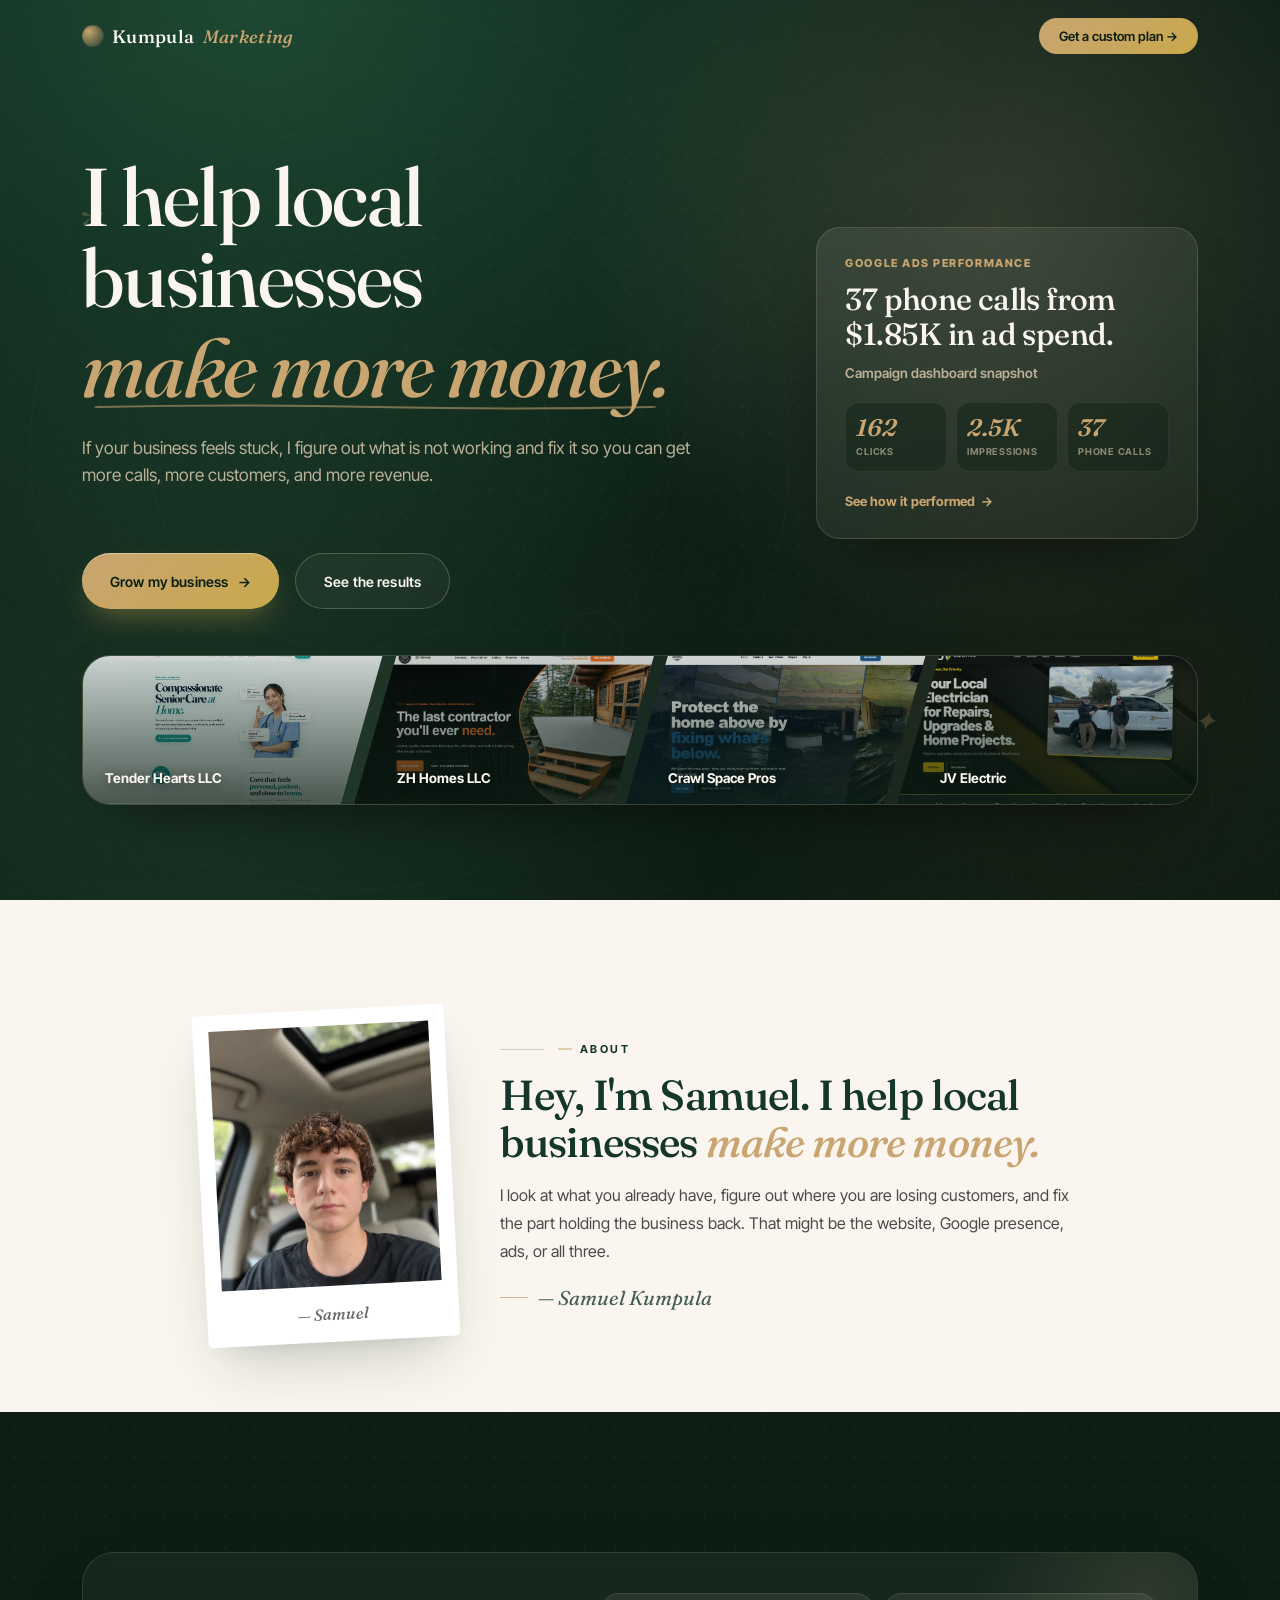
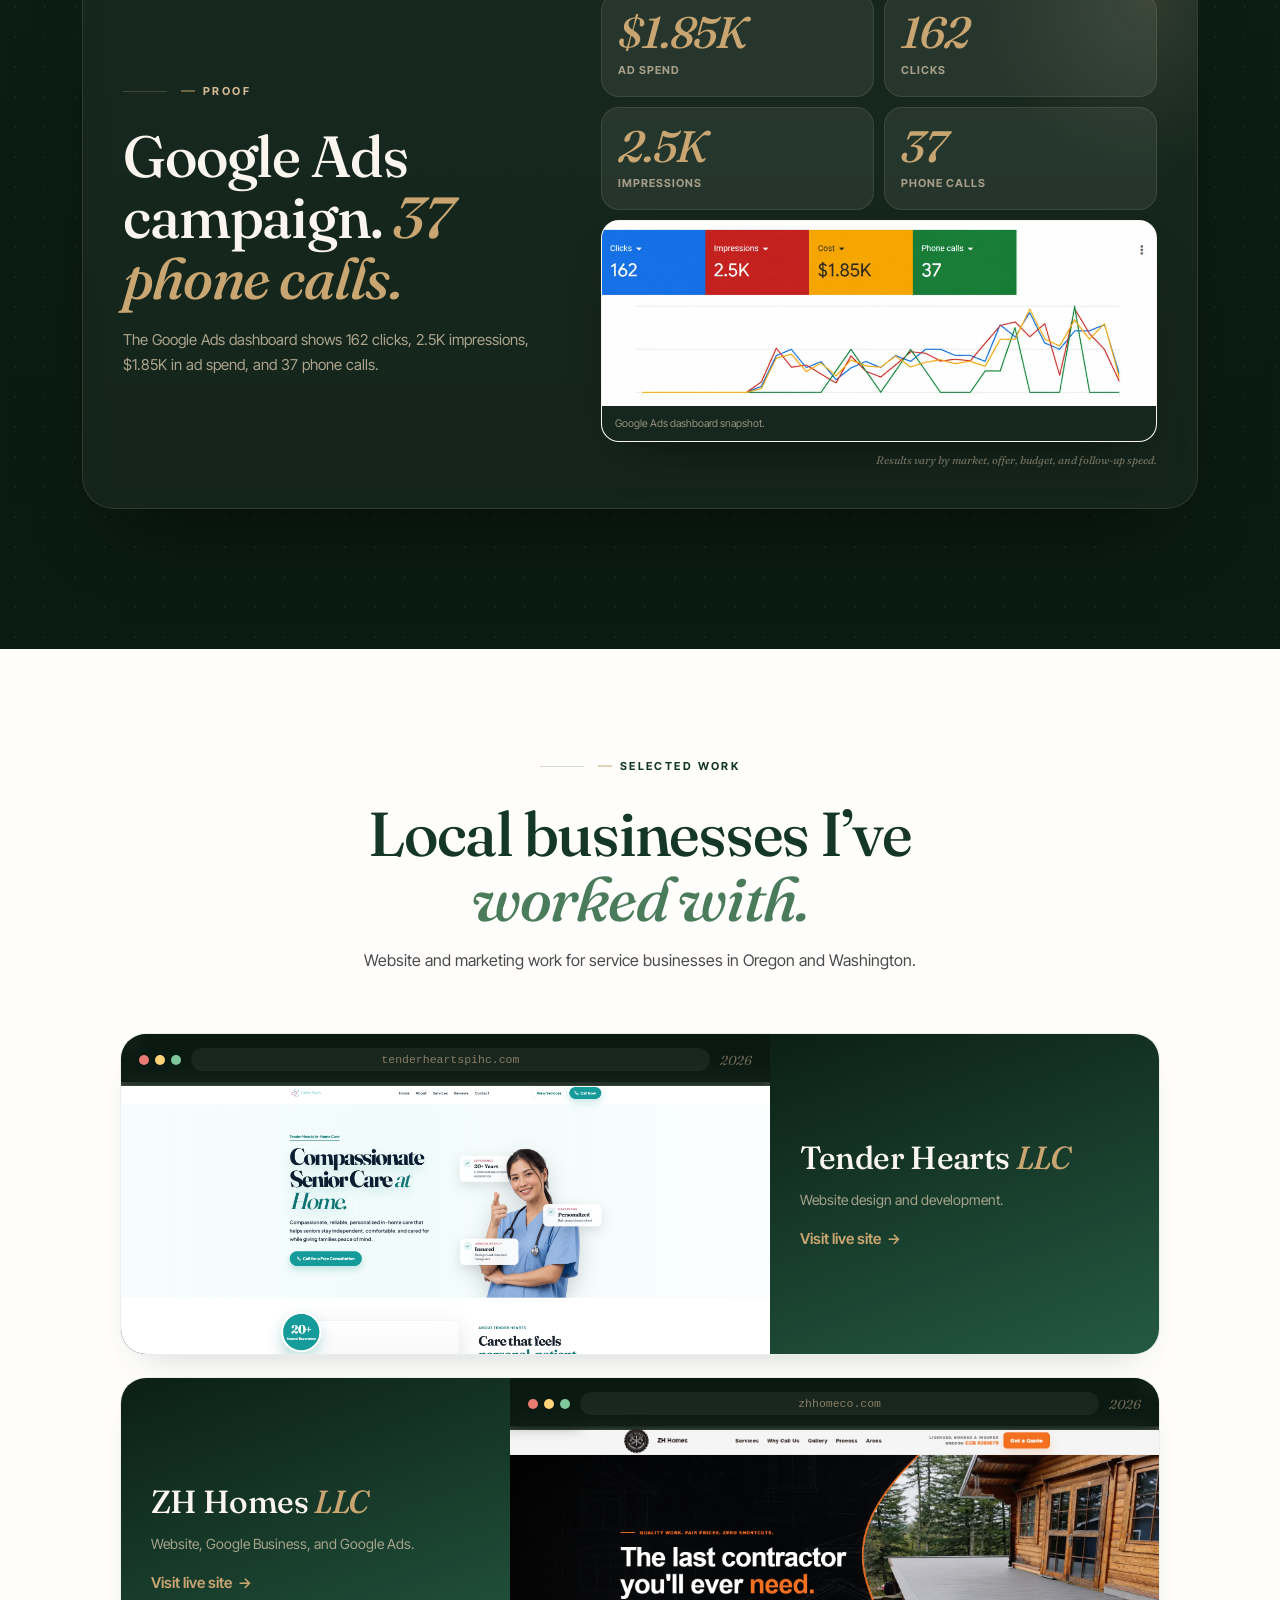
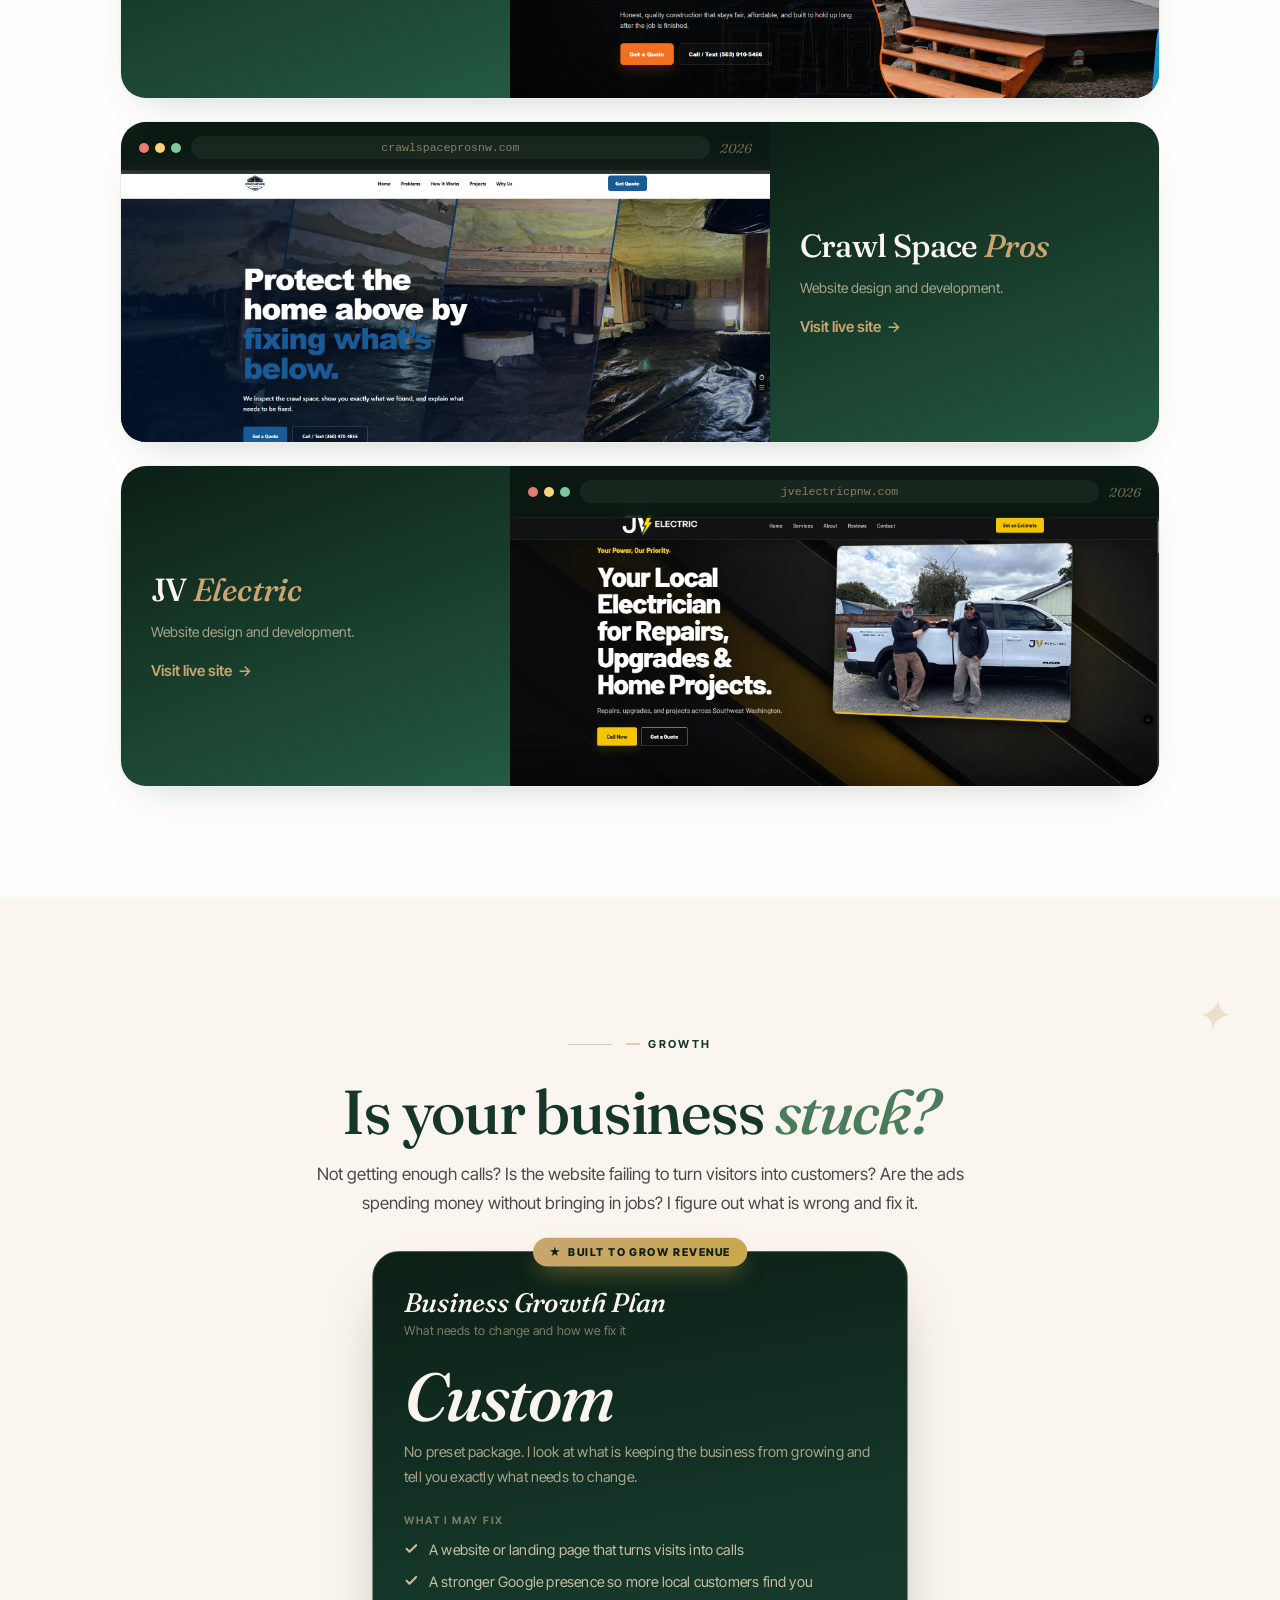
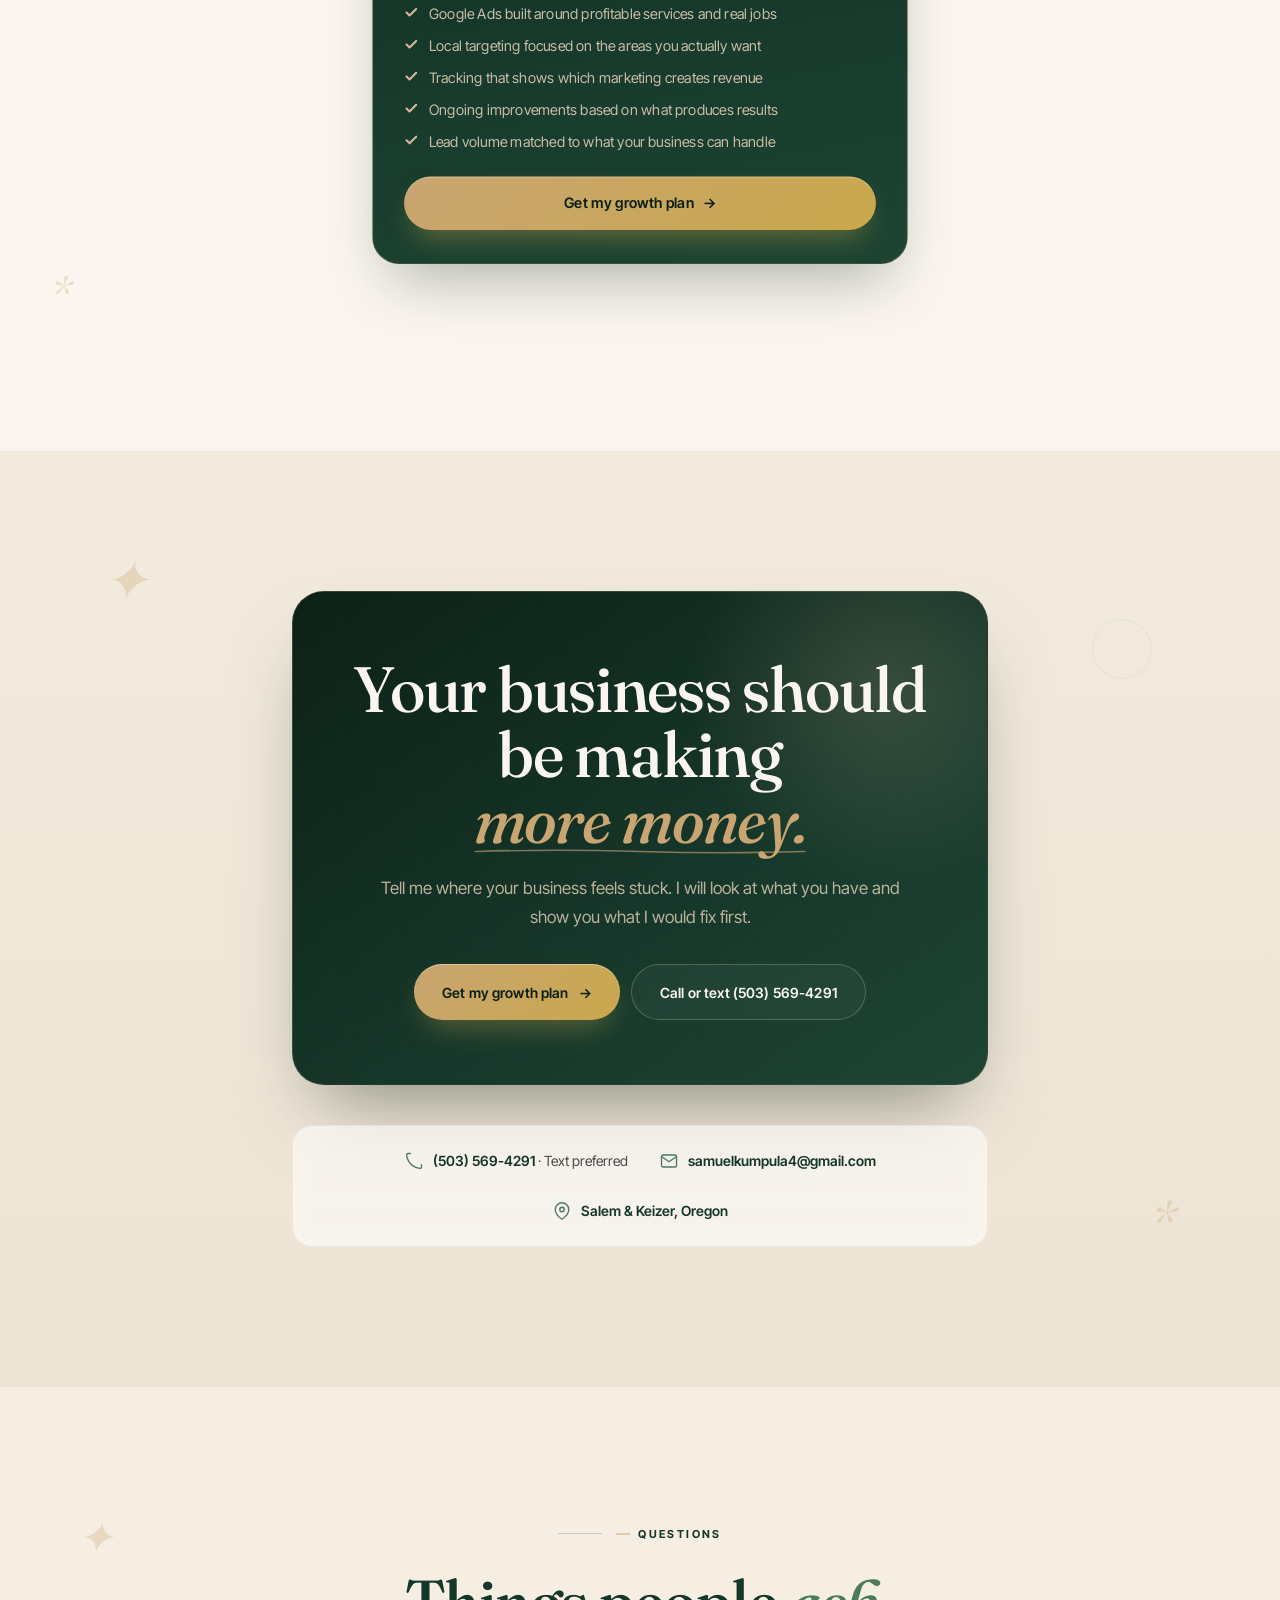
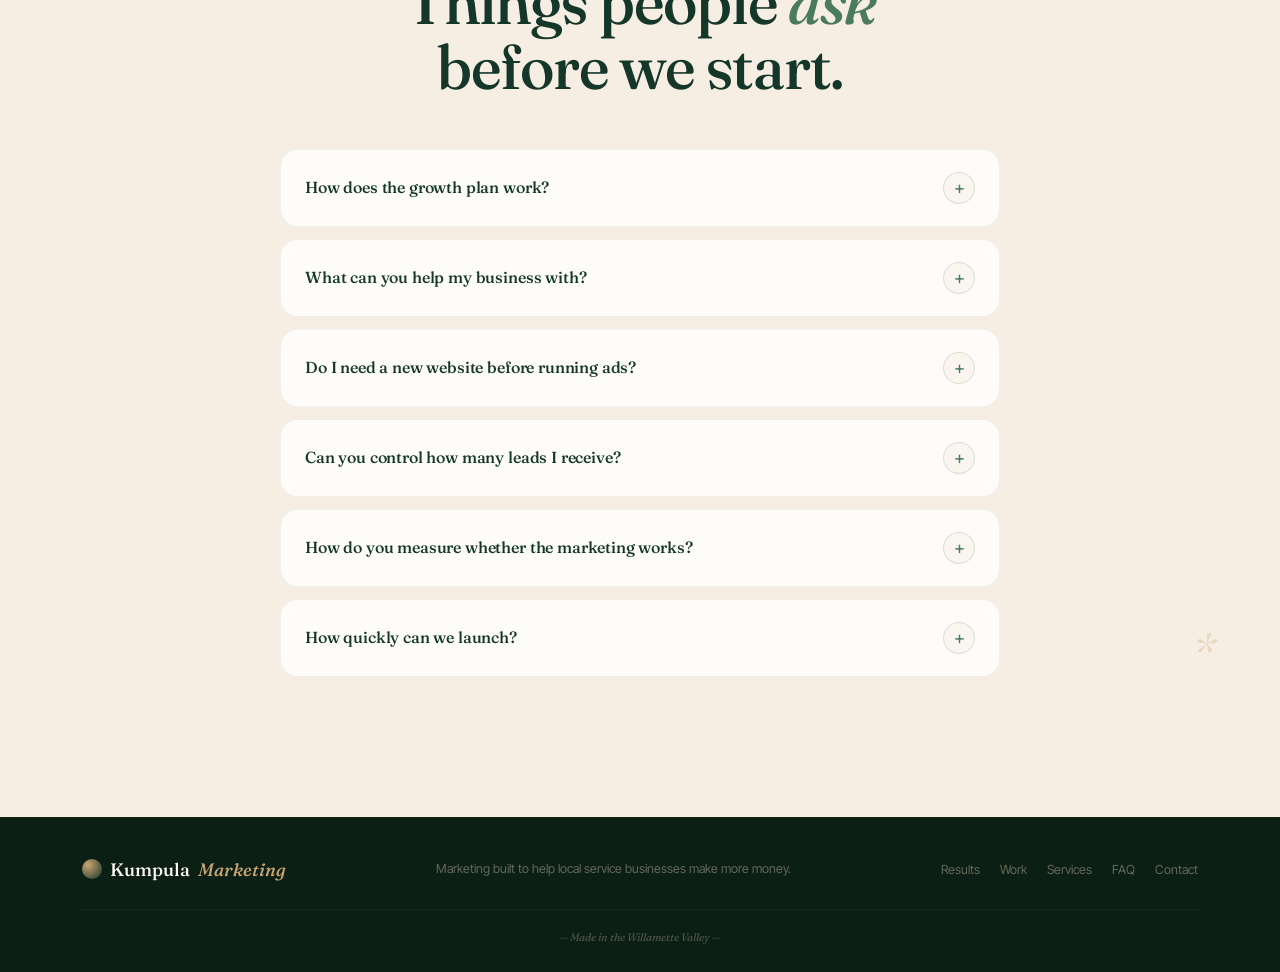
==== commit 739957df: "Add files via upload" ====
--- a/index.html
+++ b/index.html
@@ -979,14 +979,14 @@
           </div>
         </div>
 
-        <aside class="hero-proof-card fade-up d3" aria-label="Recent client result">
-          <span class="hero-proof-eyebrow">Real client result</span>
-          <strong>$4.5K in revenue from $1.34K in ad spend.</strong>
-          <p>The One Clear Choice Auto Glass</p>
+        <aside class="hero-proof-card fade-up d3" aria-label="Google Ads performance">
+          <span class="hero-proof-eyebrow">Google Ads performance</span>
+          <strong>37 phone calls from $1.85K in ad spend.</strong>
+          <p>Campaign dashboard snapshot</p>
           <div class="hero-proof-stats">
-            <div class="hero-proof-stat"><b>18</b><small>Calls</small></div>
-            <div class="hero-proof-stat"><b>13</b><small>Confirmed jobs</small></div>
-            <div class="hero-proof-stat"><b>$4.5K</b><small>Revenue</small></div>
+            <div class="hero-proof-stat"><b>162</b><small>Clicks</small></div>
+            <div class="hero-proof-stat"><b>2.5K</b><small>Impressions</small></div>
+            <div class="hero-proof-stat"><b>37</b><small>Phone calls</small></div>
           </div>
           <a class="hero-proof-link" href="#results">See how it performed <span>→</span></a>
         </aside>
@@ -1001,13 +1001,13 @@
           <img src="Screenshot 2026-06-15 173223.png" alt="ZH Homes LLC website preview" onerror="this.style.display='none'">
           <span>ZH Homes LLC</span>
         </a>
-        <a class="hero-work-tile" href="https://keizermobiledetailing.com" target="_blank" rel="noopener noreferrer" aria-label="Keizer Mobile Detailing">
-          <img src="Screenshot 2026-04-06 192106.png" alt="Keizer Mobile Detailing website preview" onerror="this.style.display='none'">
-          <span>Keizer Mobile Detailing</span>
+        <a class="hero-work-tile" href="https://www.crawlspaceprosnw.com/" target="_blank" rel="noopener noreferrer" aria-label="Crawl Space Pros">
+          <img src="crawlspace-pros.webp" alt="Crawl Space Pros website preview" onerror="this.style.display='none'">
+          <span>Crawl Space Pros</span>
         </a>
-        <a class="hero-work-tile" href="https://theoneclearchoiceautoglass.com" target="_blank" rel="noopener noreferrer" aria-label="The One Clear Choice Auto Glass">
-          <img src="Screenshot 2026-04-06 192032.png" alt="The One Clear Choice Auto Glass website preview" onerror="this.style.display='none'">
-          <span>The One Clear Choice Auto Glass</span>
+        <a class="hero-work-tile" href="https://www.jvelectricpnw.com/" target="_blank" rel="noopener noreferrer" aria-label="JV Electric">
+          <img src="jv-electric.webp" alt="JV Electric website preview" onerror="this.style.display='none'">
+          <span>JV Electric</span>
         </a>
       </div>
     </div>
@@ -1017,7 +1017,7 @@
   <div class="container">
     <div class="about-wrap fade-up">
       <div class="about-photo-wrap">
-        <img src="667700367_122171608172741182_4497036239769471481_n (2).jpg" alt="Samuel Kumpula" class="about-photo" onerror="this.parentNode.style.display='none'">
+        <img src="samuel-portrait.webp" alt="Samuel Kumpula" class="about-photo" onerror="this.parentNode.style.display='none'">
       </div>
       <div class="about-text">
         <div class="chapter">
@@ -1041,19 +1041,19 @@
             <div class="chapter-line"></div>
             <span class="chapter-label">Proof</span>
           </div>
-          <h2>One recent business. <em>$4.5K in revenue.</em></h2>
-          <p>I built the website and ran the Google Ads campaign. It brought in 18 calls, 13 confirmed jobs, and $4.5K in revenue.</p>
+          <h2>Google Ads campaign. <em>37 phone calls.</em></h2>
+          <p>The Google Ads dashboard shows 162 clicks, 2.5K impressions, $1.85K in ad spend, and 37 phone calls.</p>
         </div>
         <div class="case-study-data">
-          <div class="case-study-results" aria-label="Recent client results">
-            <div class="case-study-stat"><strong>$1.34K</strong><span>Ad spend</span></div>
-            <div class="case-study-stat"><strong>18</strong><span>Calls</span></div>
-            <div class="case-study-stat"><strong>13</strong><span>Confirmed jobs</span></div>
-            <div class="case-study-stat"><strong>$4.5K</strong><span>Revenue</span></div>
+          <div class="case-study-results" aria-label="Google Ads campaign performance">
+            <div class="case-study-stat"><strong>$1.85K</strong><span>Ad spend</span></div>
+            <div class="case-study-stat"><strong>162</strong><span>Clicks</span></div>
+            <div class="case-study-stat"><strong>2.5K</strong><span>Impressions</span></div>
+            <div class="case-study-stat"><strong>37</strong><span>Phone calls</span></div>
           </div>
           <figure class="case-study-proof">
-            <img src="[data-uri]" alt="Google Ads dashboard showing campaign clicks, impressions, spend, and phone calls" loading="lazy">
-            <figcaption>Campaign snapshot from the recent client result.</figcaption>
+            <img src="ads-performance.webp" alt="Google Ads dashboard showing campaign clicks, impressions, spend, and phone calls" loading="lazy">
+            <figcaption>Google Ads dashboard snapshot.</figcaption>
           </figure>
           <div class="case-study-disclaimer">Results vary by market, offer, budget, and follow-up speed.</div>
         </div>
@@ -1069,7 +1069,7 @@
         <span class="chapter-label">Selected Work</span>
       </div>
       <h2 class="h-light">Local businesses I’ve <em>worked with.</em></h2>
-      <p>Website and marketing work for service businesses in Oregon.</p>
+      <p>Website and marketing work for service businesses in Oregon and Washington.</p>
     </div>
     <div class="portfolio-list">
       <article class="port-card fade-up d1">
@@ -1106,31 +1106,30 @@
         <div class="port-screen">
           <div class="port-meta">
             <div class="port-dots"><span></span><span></span><span></span></div>
-            <div class="port-url">keizermobiledetailing.com</div>
+            <div class="port-url">crawlspaceprosnw.com</div>
             <div class="port-year">2026</div>
           </div>
-          <div class="port-media"><img loading="lazy" src="Screenshot 2026-04-06 192106.png" alt="Keizer Mobile Detailing" onerror="this.parentNode.style.background='#1a3a2a';this.remove();"></div>
+          <div class="port-media"><img loading="lazy" src="crawlspace-pros.webp" alt="Crawl Space Pros" onerror="this.parentNode.style.background='#1a3a2a';this.remove();"></div>
         </div>
         <div class="port-content">
-          <h3>Keizer <em>Mobile Detailing</em></h3>
-          <p class="port-role">Website and guided quote funnel.</p>
-          <a class="port-link" href="https://keizermobiledetailing.com" target="_blank" rel="noopener noreferrer">Visit live site</a>
+          <h3>Crawl Space <em>Pros</em></h3>
+          <p class="port-role">Website design and development.</p>
+          <a class="port-link" href="https://www.crawlspaceprosnw.com/" target="_blank" rel="noopener noreferrer">Visit live site</a>
         </div>
       </article>
       <article class="port-card fade-up d4">
         <div class="port-screen">
           <div class="port-meta">
             <div class="port-dots"><span></span><span></span><span></span></div>
-            <div class="port-url">theoneclearchoiceautoglass.com</div>
+            <div class="port-url">jvelectricpnw.com</div>
             <div class="port-year">2026</div>
           </div>
-          <div class="port-media"><img loading="lazy" src="Screenshot 2026-04-06 192032.png" alt="The One Clear Choice Auto Glass" onerror="this.parentNode.style.background='#1a3a2a';this.remove();"></div>
+          <div class="port-media"><img loading="lazy" src="jv-electric.webp" alt="JV Electric" onerror="this.parentNode.style.background='#1a3a2a';this.remove();"></div>
         </div>
         <div class="port-content">
-          <h3>The One Clear Choice <em>Auto Glass</em></h3>
-          <p class="port-role">Website, Google Business, and Google Ads.</p>
-          <div class="port-result">13 confirmed jobs • $4.5K attributed revenue</div>
-          <a class="port-link" href="https://theoneclearchoiceautoglass.com" target="_blank" rel="noopener noreferrer">Visit live site</a>
+          <h3>JV <em>Electric</em></h3>
+          <p class="port-role">Website design and development.</p>
+          <a class="port-link" href="https://www.jvelectricpnw.com/" target="_blank" rel="noopener noreferrer">Visit live site</a>
         </div>
       </article>
     </div>
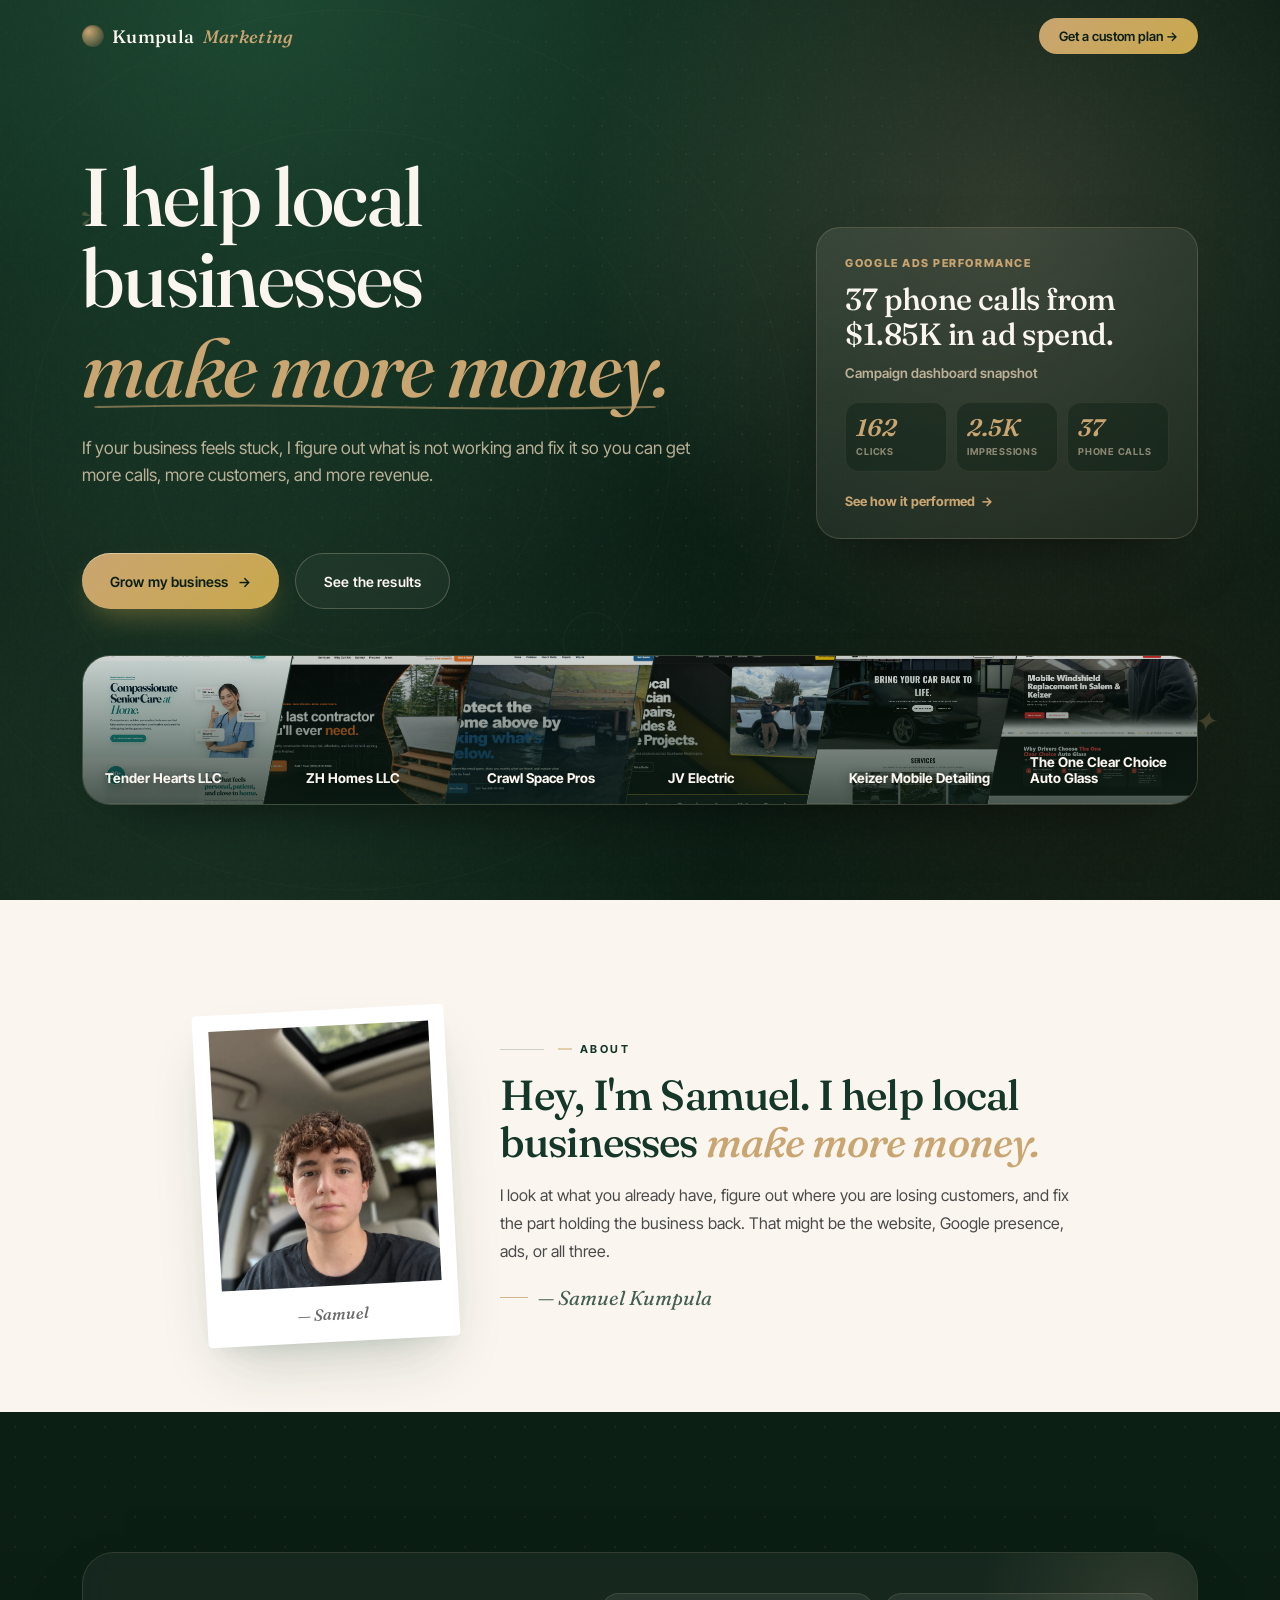
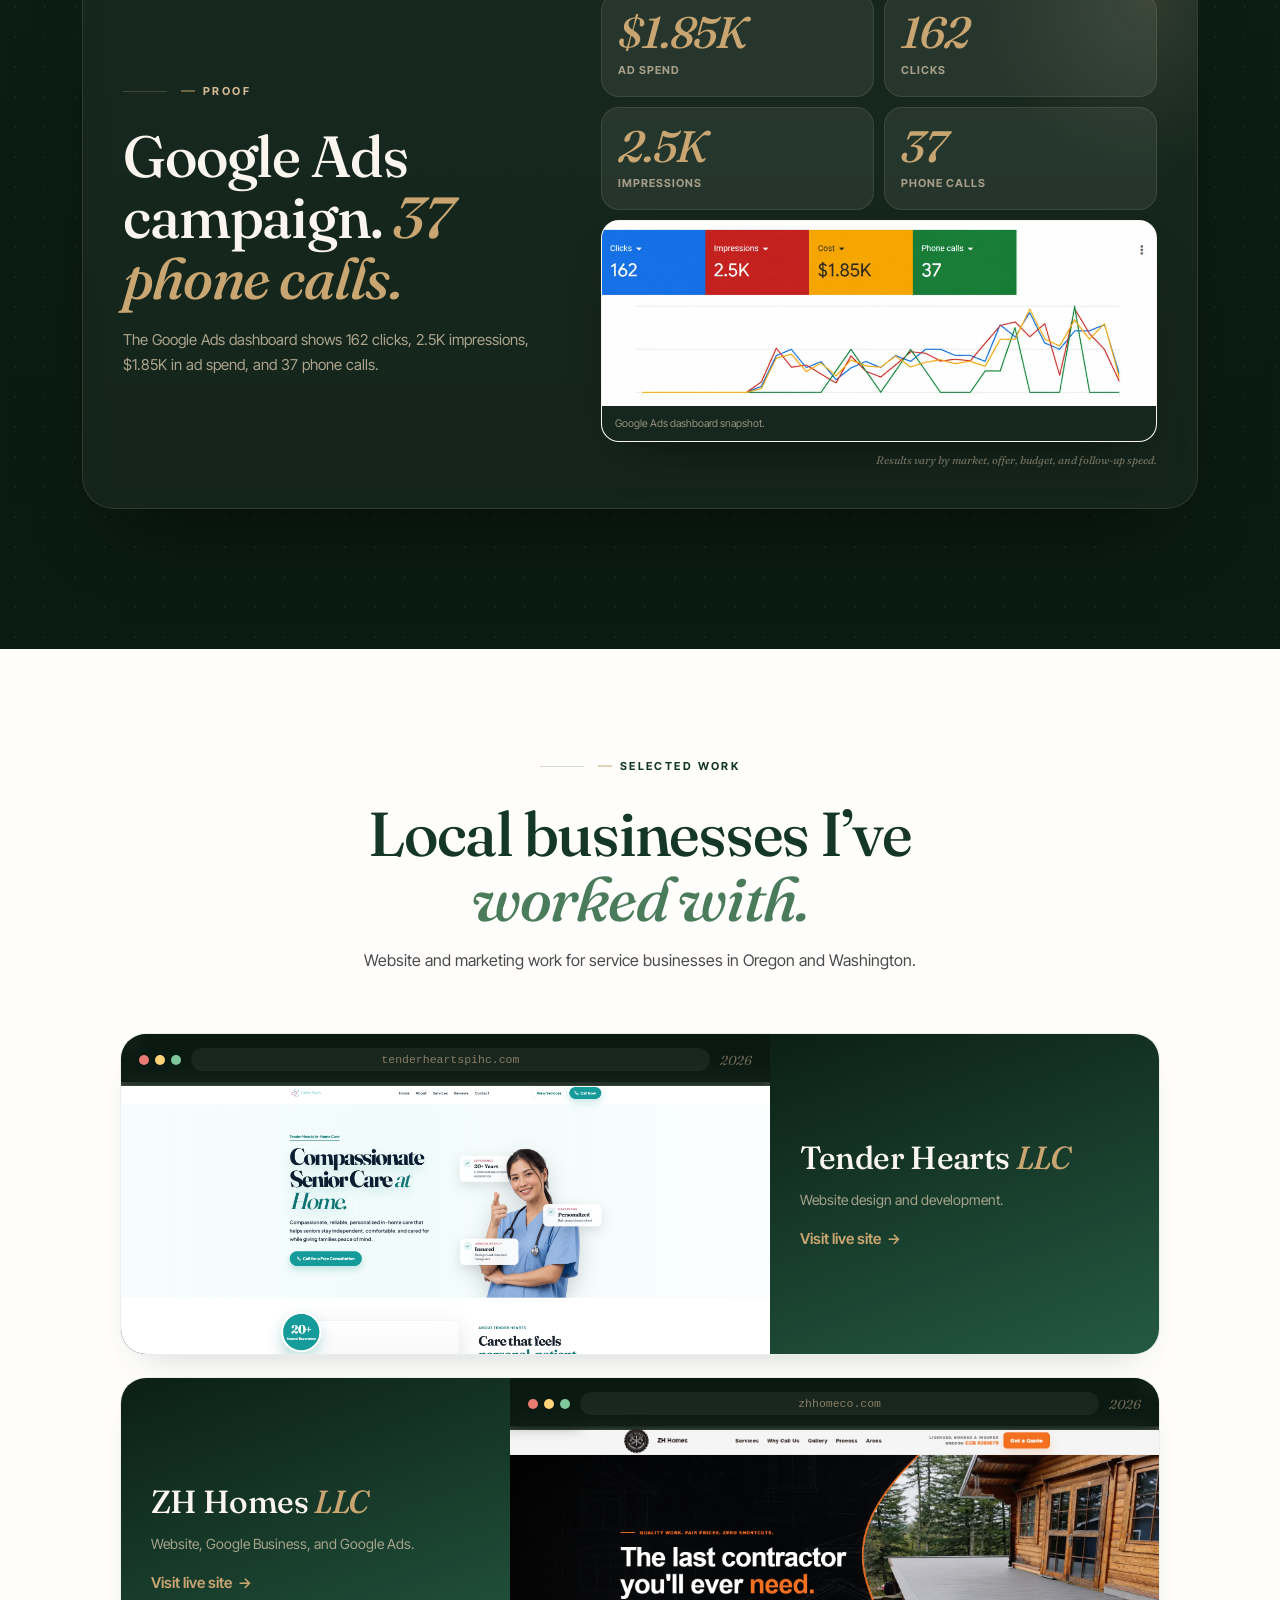
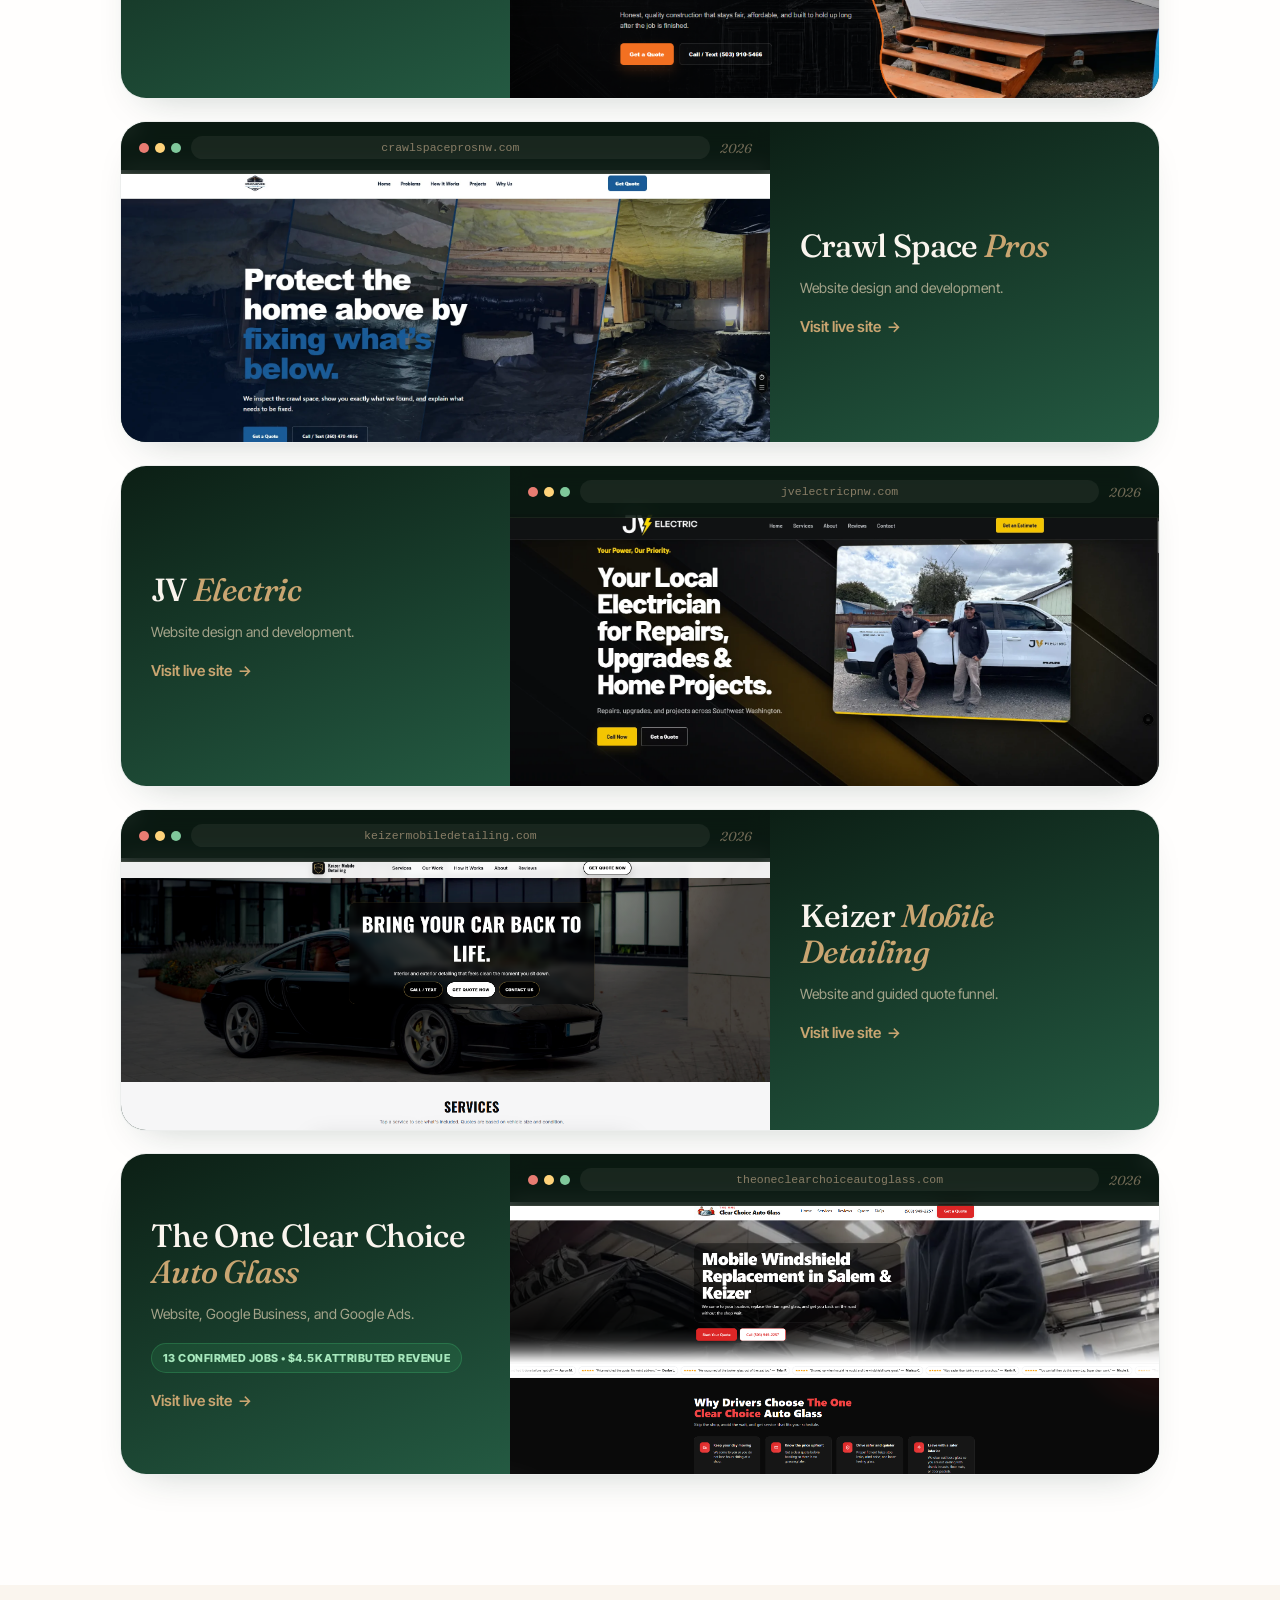
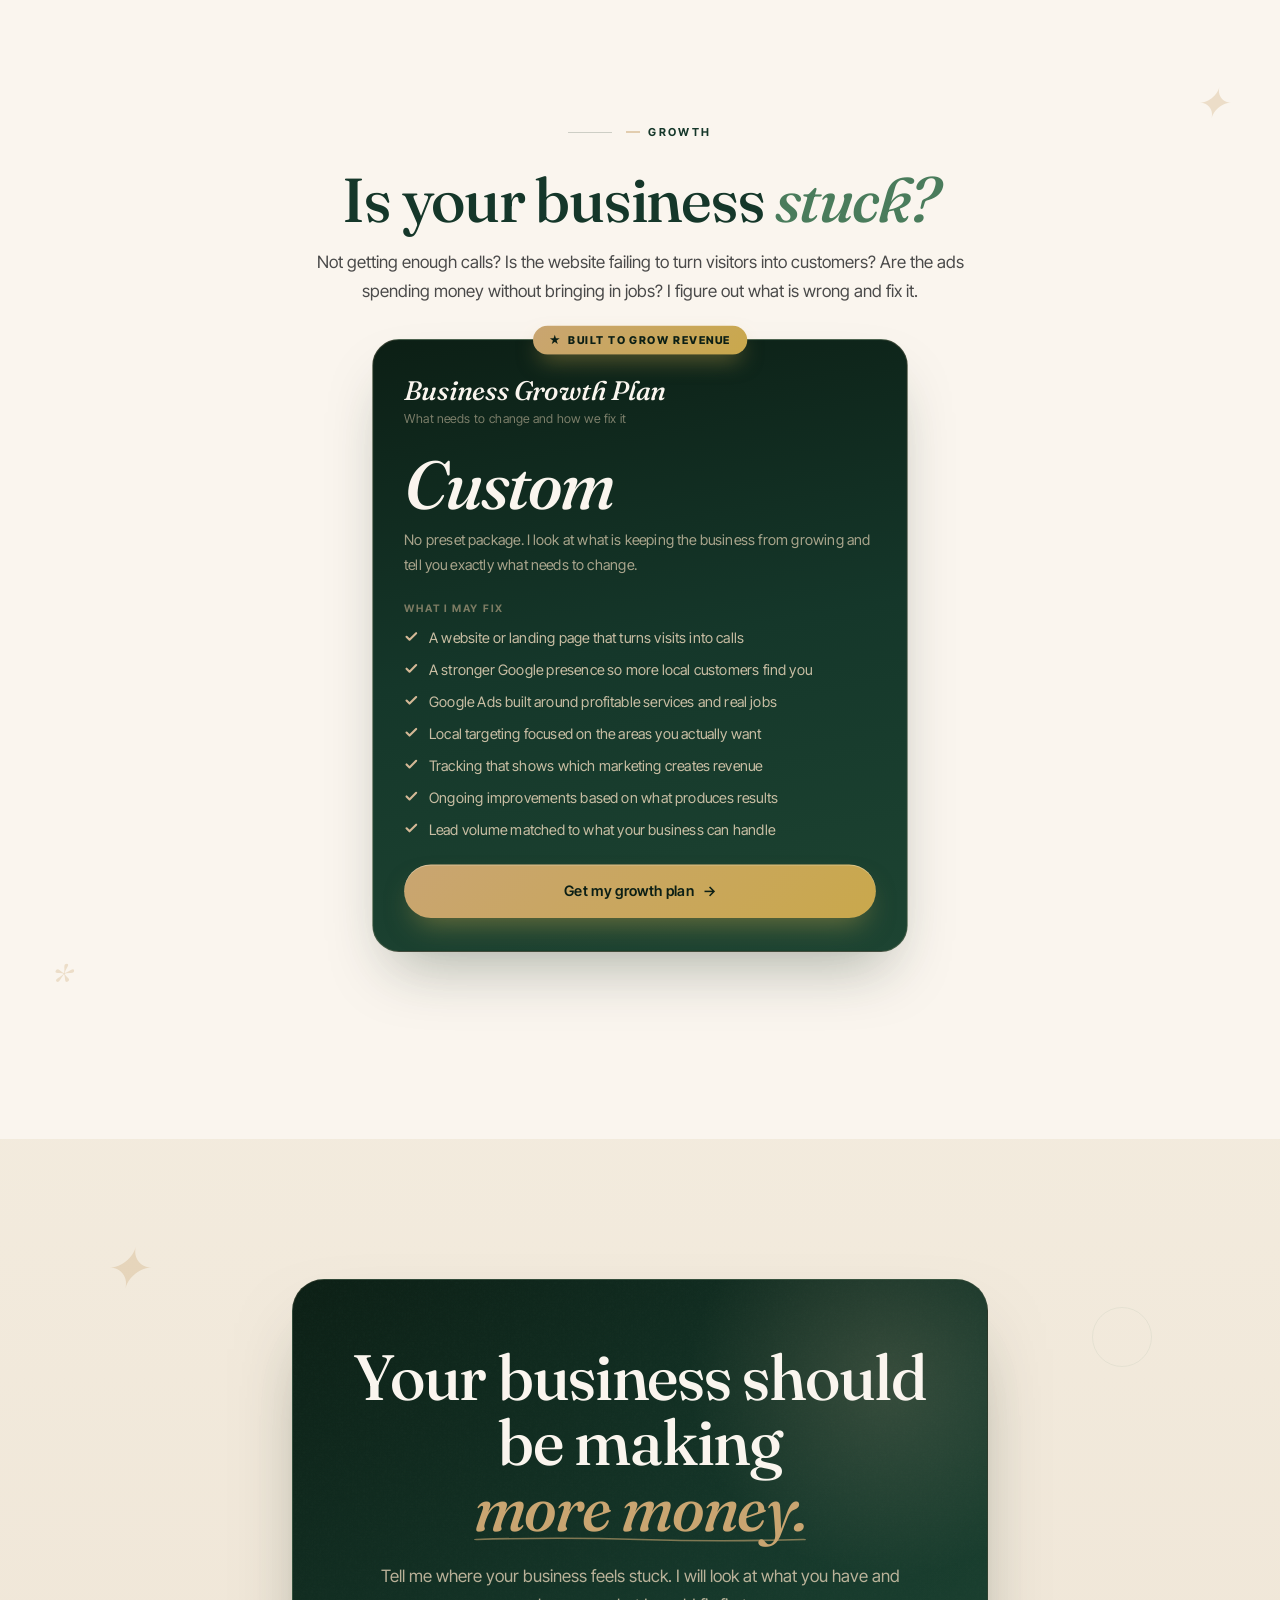
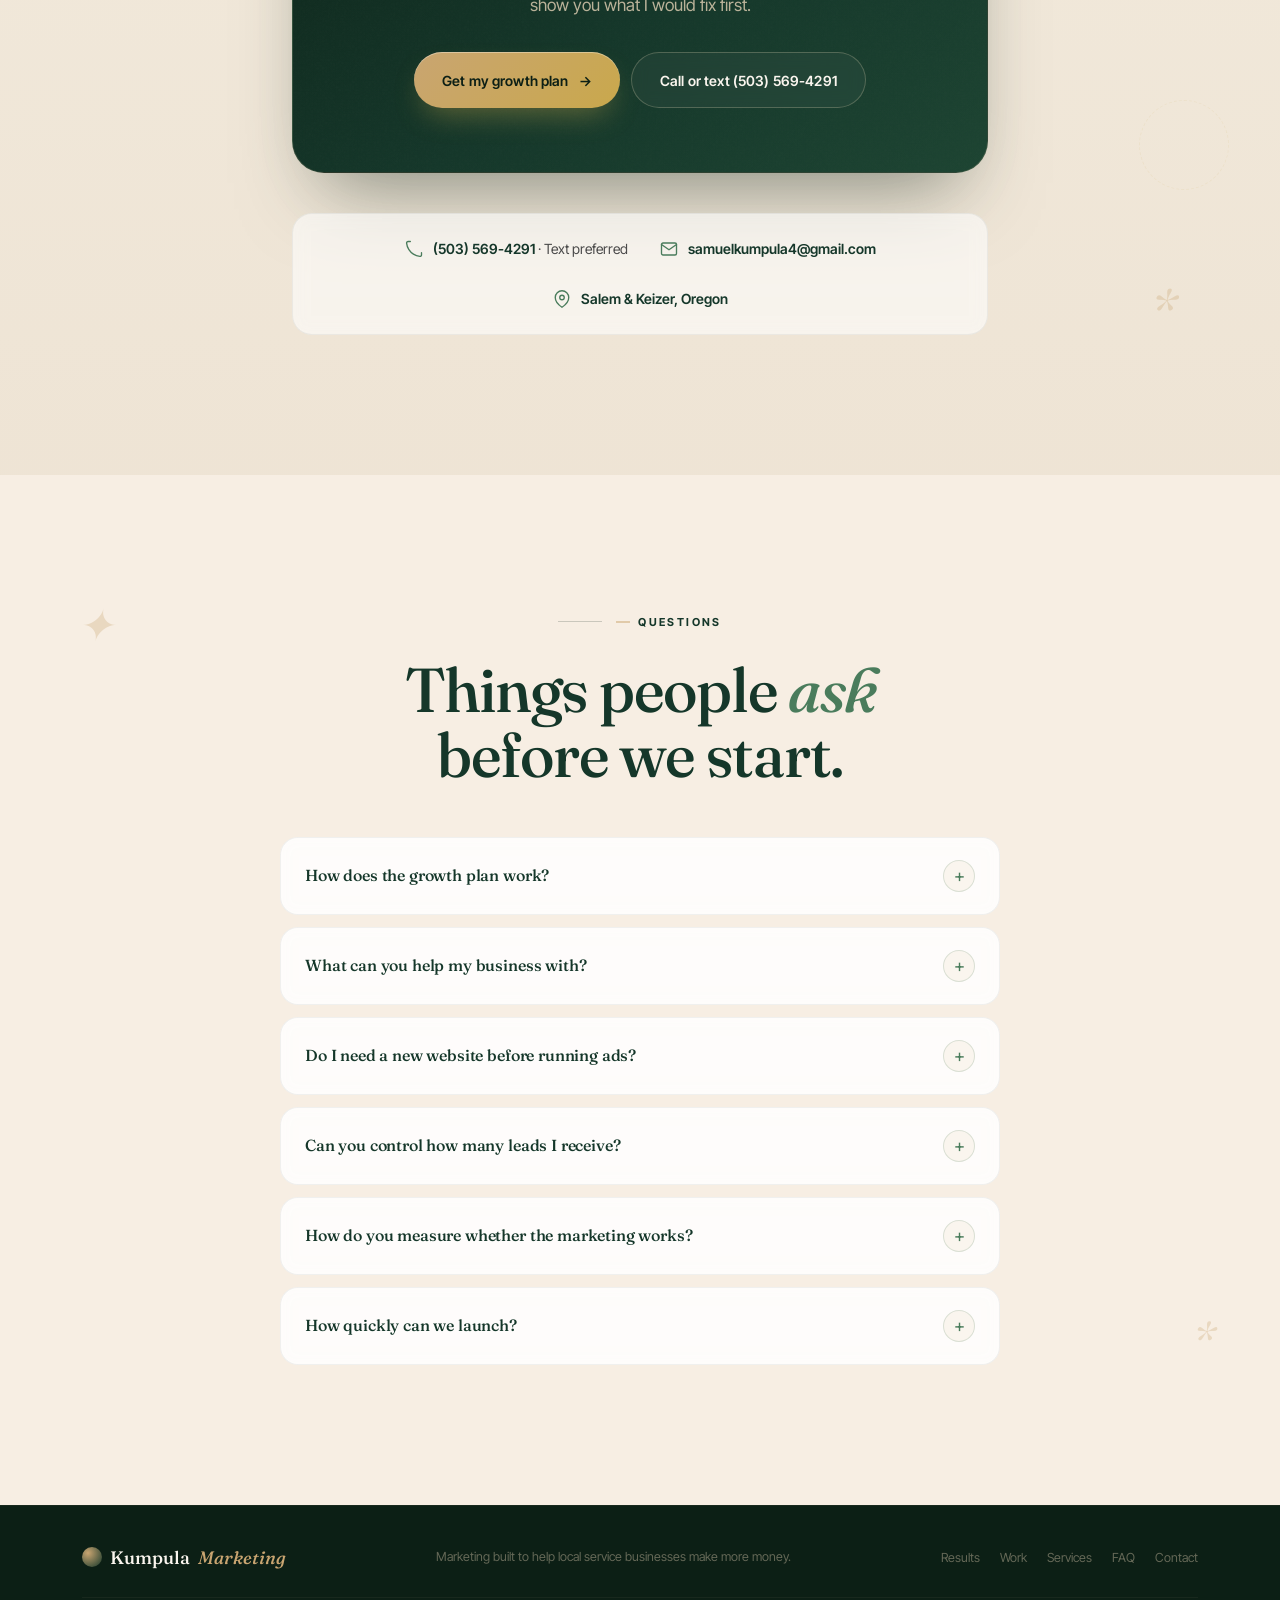
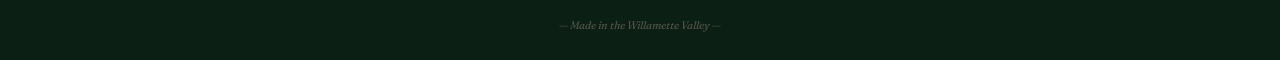
==== commit f04a885a: "Add files via upload" ====
--- a/index.html
+++ b/index.html
@@ -1009,6 +1009,14 @@
           <img src="jv-electric.webp" alt="JV Electric website preview" onerror="this.style.display='none'">
           <span>JV Electric</span>
         </a>
+        <a class="hero-work-tile" href="https://keizermobiledetailing.com" target="_blank" rel="noopener noreferrer" aria-label="Keizer Mobile Detailing">
+          <img src="Screenshot 2026-04-06 192106.png" alt="Keizer Mobile Detailing website preview" onerror="this.style.display='none'">
+          <span>Keizer Mobile Detailing</span>
+        </a>
+        <a class="hero-work-tile" href="https://theoneclearchoiceautoglass.com" target="_blank" rel="noopener noreferrer" aria-label="The One Clear Choice Auto Glass">
+          <img src="Screenshot 2026-04-06 192032.png" alt="The One Clear Choice Auto Glass website preview" onerror="this.style.display='none'">
+          <span>The One Clear Choice Auto Glass</span>
+        </a>
       </div>
     </div>
   </div>
@@ -1130,6 +1138,37 @@
           <h3>JV <em>Electric</em></h3>
           <p class="port-role">Website design and development.</p>
           <a class="port-link" href="https://www.jvelectricpnw.com/" target="_blank" rel="noopener noreferrer">Visit live site</a>
+        </div>
+      </article>
+      <article class="port-card keizer-card fade-up d3">
+        <div class="port-screen">
+          <div class="port-meta">
+            <div class="port-dots"><span></span><span></span><span></span></div>
+            <div class="port-url">keizermobiledetailing.com</div>
+            <div class="port-year">2026</div>
+          </div>
+          <div class="port-media"><img loading="lazy" src="Screenshot 2026-04-06 192106.png" alt="Keizer Mobile Detailing" onerror="this.parentNode.style.background='#1a3a2a';this.remove();"></div>
+        </div>
+        <div class="port-content">
+          <h3>Keizer <em>Mobile Detailing</em></h3>
+          <p class="port-role">Website and guided quote funnel.</p>
+          <a class="port-link" href="https://keizermobiledetailing.com" target="_blank" rel="noopener noreferrer">Visit live site</a>
+        </div>
+      </article>
+      <article class="port-card fade-up d4">
+        <div class="port-screen">
+          <div class="port-meta">
+            <div class="port-dots"><span></span><span></span><span></span></div>
+            <div class="port-url">theoneclearchoiceautoglass.com</div>
+            <div class="port-year">2026</div>
+          </div>
+          <div class="port-media"><img loading="lazy" src="Screenshot 2026-04-06 192032.png" alt="The One Clear Choice Auto Glass" onerror="this.parentNode.style.background='#1a3a2a';this.remove();"></div>
+        </div>
+        <div class="port-content">
+          <h3>The One Clear Choice <em>Auto Glass</em></h3>
+          <p class="port-role">Website, Google Business, and Google Ads.</p>
+          <div class="port-result">13 confirmed jobs • $4.5K attributed revenue</div>
+          <a class="port-link" href="https://theoneclearchoiceautoglass.com" target="_blank" rel="noopener noreferrer">Visit live site</a>
         </div>
       </article>
     </div>
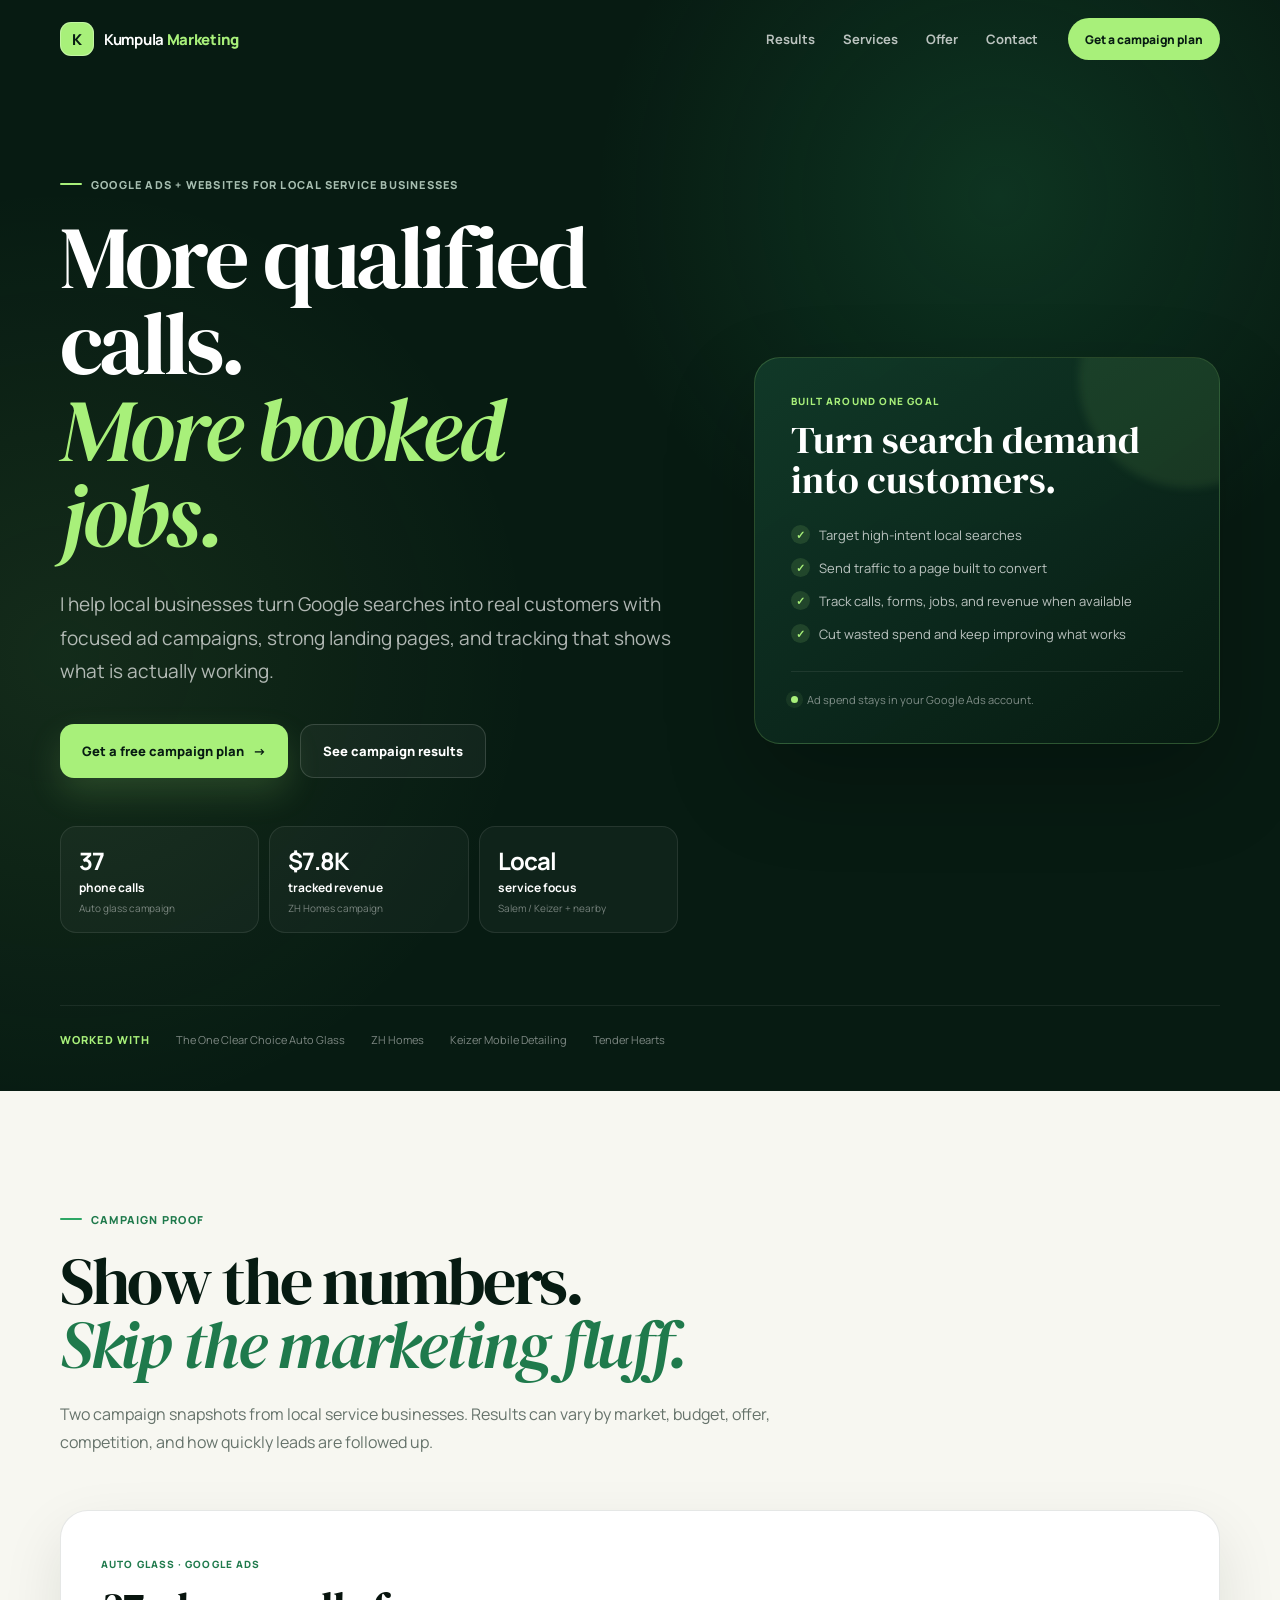
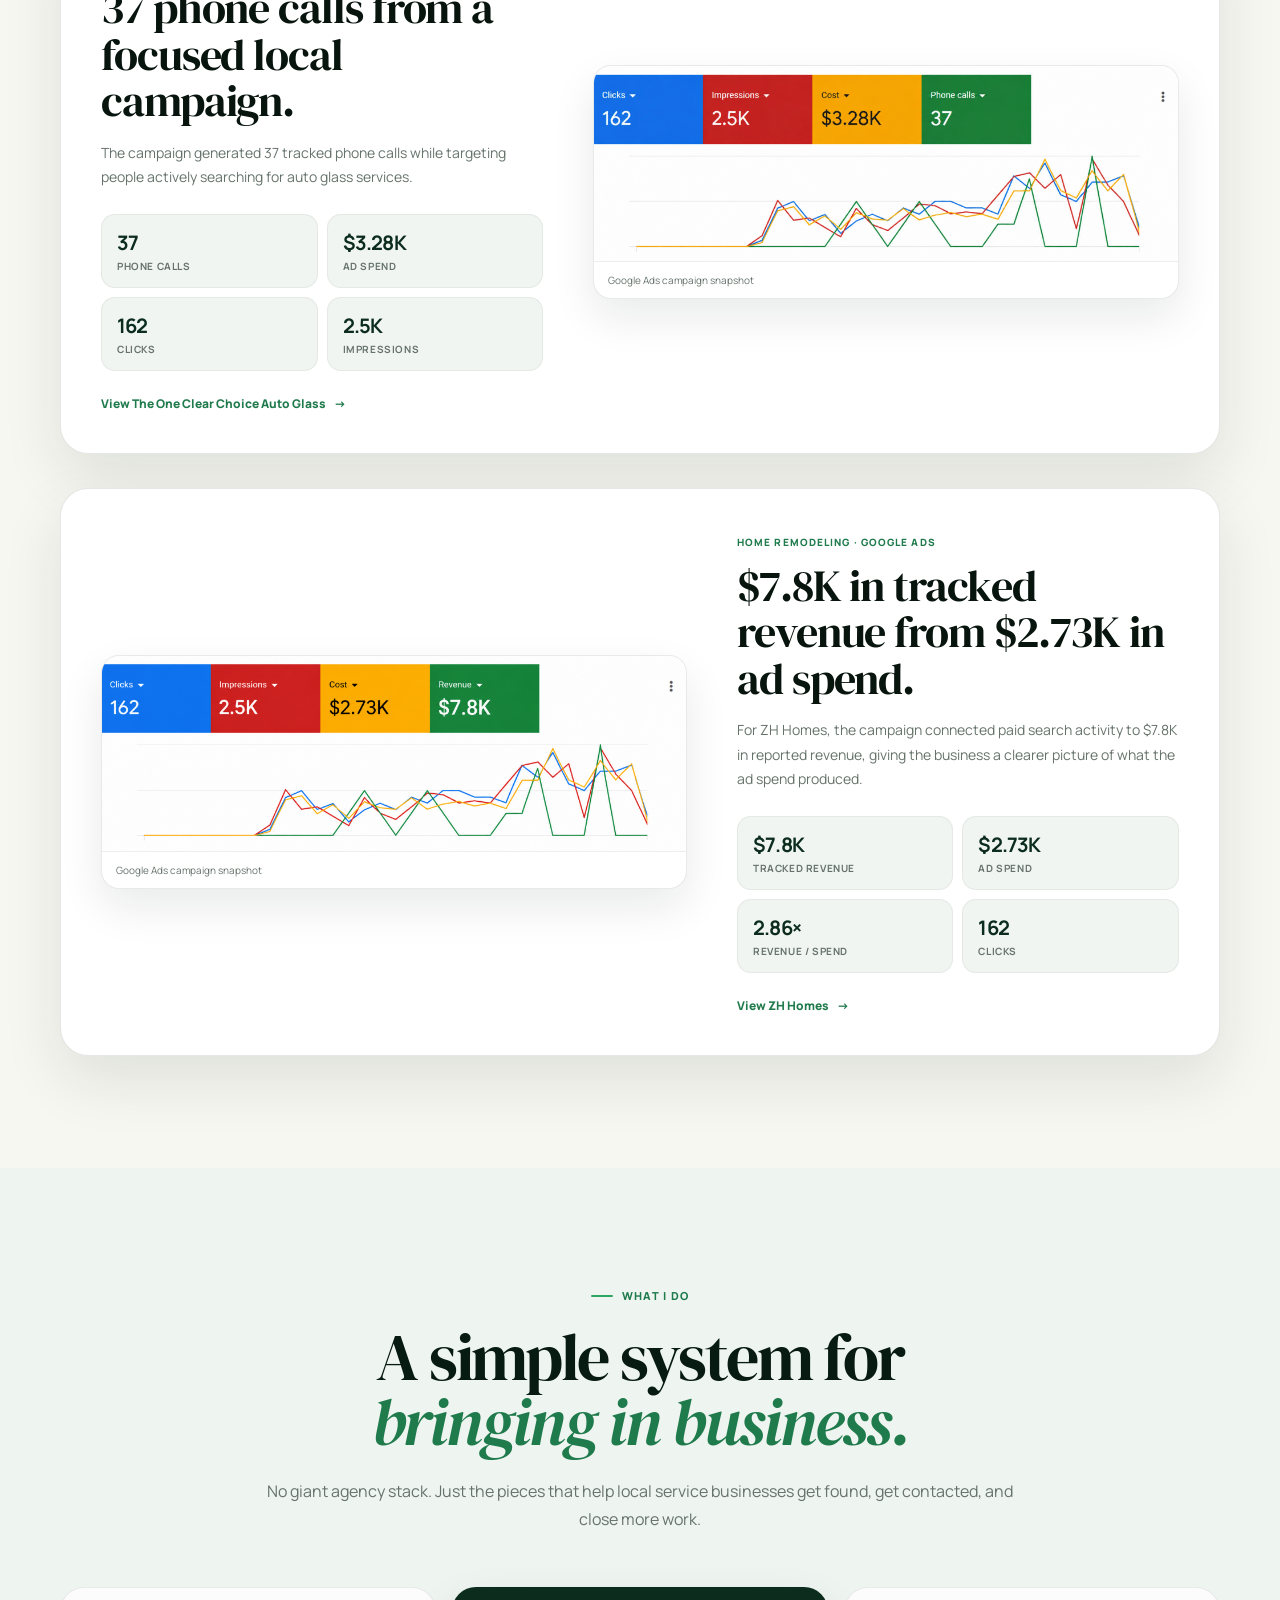
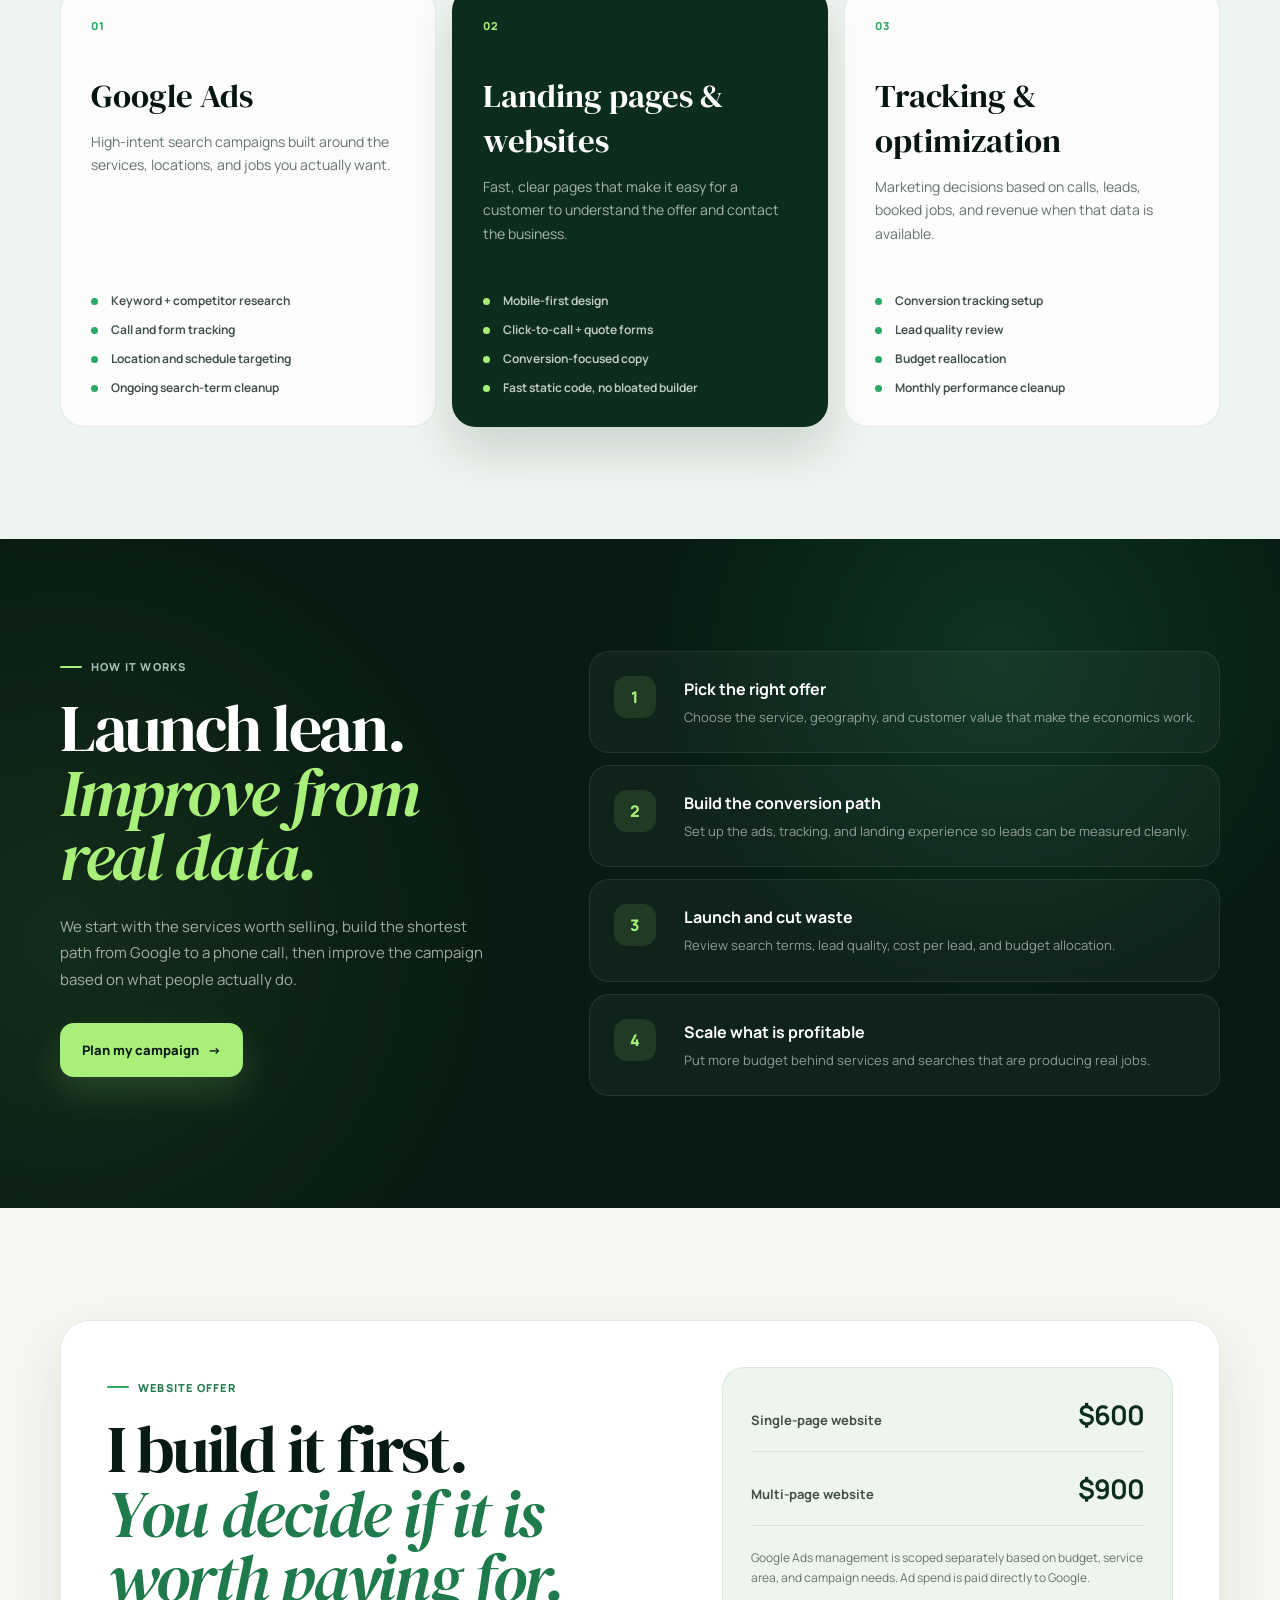
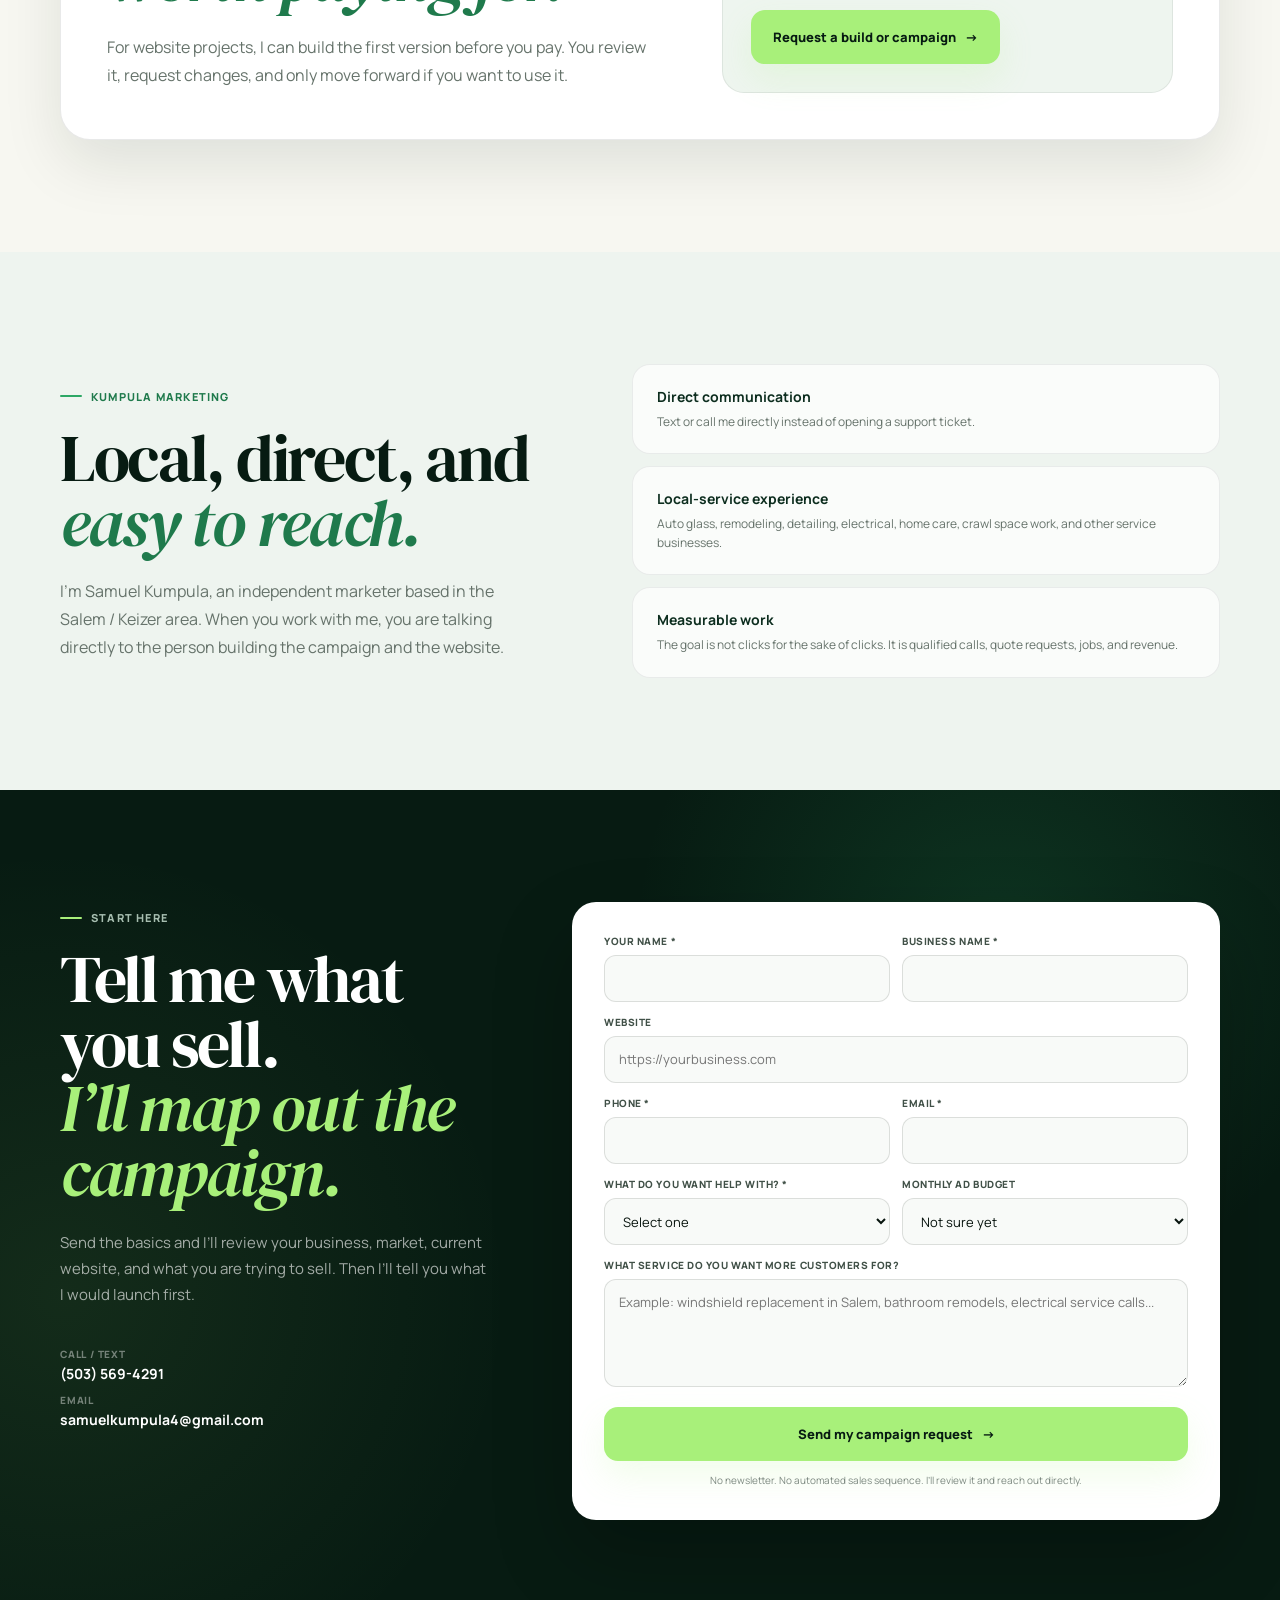
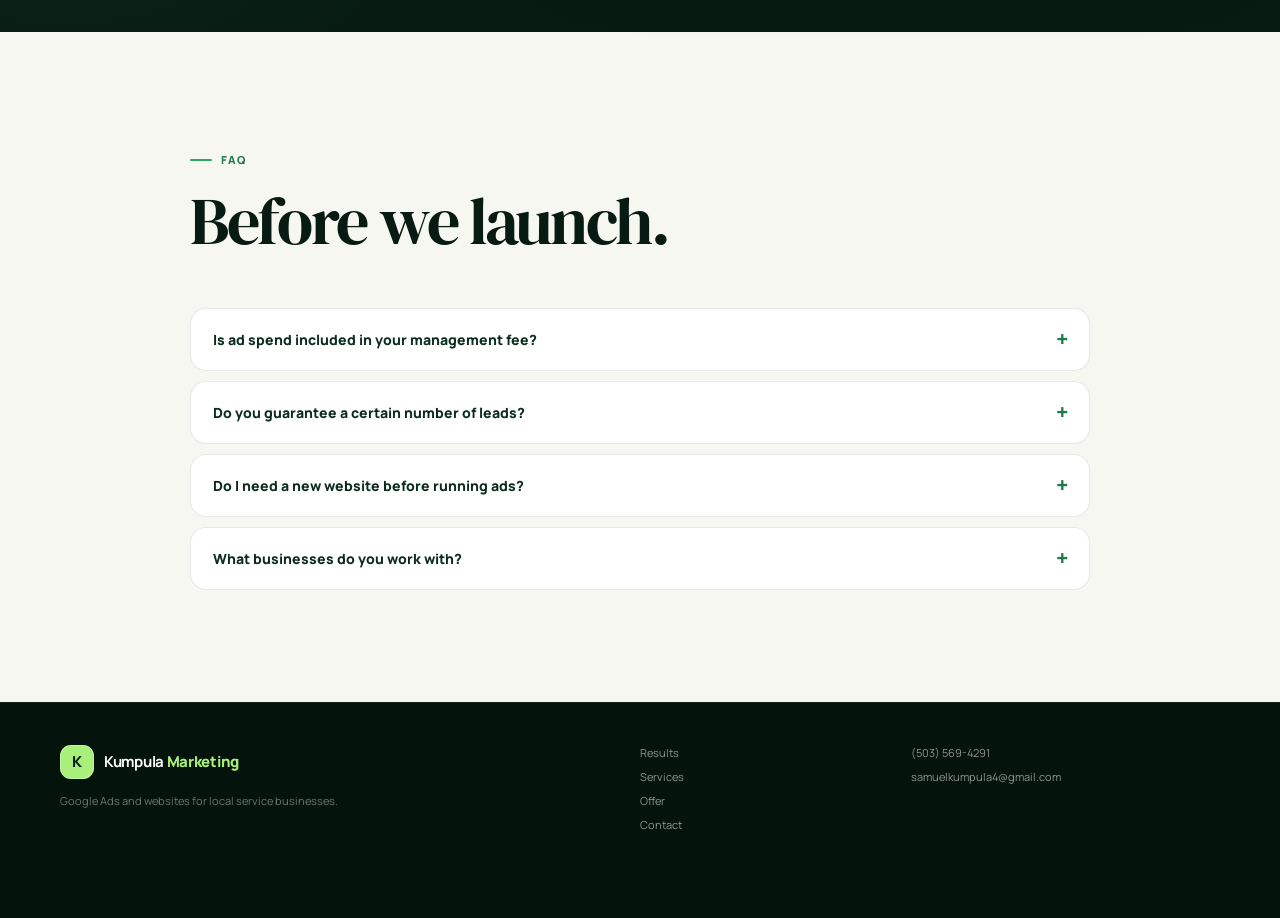
==== commit 6ad36447: "Add files via upload" ====
--- a/index.html
+++ b/index.html
@@ -1,1590 +1,373 @@
-<!DOCTYPE html>
+<!doctype html>
 <html lang="en">
 <head>
-<meta charset="UTF-8">
-<meta name="viewport" content="width=device-width, initial-scale=1.0">
-<title>Local Business Marketing | Kumpula Marketing</title>
-<meta name="description" content="Kumpula Marketing helps local service businesses make more money through websites, Google visibility, and paid advertising built around measurable growth.">
-<link rel="icon" href="data:image/svg+xml,<svg xmlns='http://www.w3.org/2000/svg' viewBox='0 0 100 100'><text y='.9em' font-size='90'>🌿</text></svg>">
-<script>window.va = window.va || function () { (window.vaq = window.vaq || []).push(arguments); };</script>
-<script defer src="/_vercel/insights/script.js"></script>
-<style>
-@import url('https://fonts.googleapis.com/css2?family=Fraunces:ital,opsz,wght@0,9..144,400;0,9..144,500;0,9..144,600;0,9..144,700;0,9..144,800;1,9..144,400;1,9..144,500;1,9..144,600&family=Inter+Tight:wght@400;500;600;700;800&display=swap');
-
-:root{
-  --forest-deep:#0c1f15;
-  --forest:#15372a;
-  --forest-mid:#245a42;
-  --sage:#4a7c5c;
-  --sage-soft:#7a9e87;
-  --tan:#d4b896;
-  --tan-warm:#c9a571;
-  --tan-light:#e8d5b8;
-  --cream:#faf5ee;
-  --cream-dark:#f0e8d9;
-  --paper:#f6ece0;
-  --white:#fff;
-  --gold:#c9a84c;
-  --sale-red:#b8412f;
-  --sale-red-soft:#d15641;
-  --text:#1a1a1a;
-  --text-muted:#6b6b6b;
-  --text-soft:#4a4a4a;
-  --shadow-warm:0 30px 60px -20px rgba(21,55,42,.18), 0 10px 20px -10px rgba(21,55,42,.08);
-  --shadow-soft:0 12px 32px rgba(21,55,42,.08);
-  --font-display:'Fraunces',Georgia,serif;
-  --font-body:'Inter Tight',sans-serif;
-}
-
-*,*::before,*::after{box-sizing:border-box;margin:0;padding:0}
-html{scroll-behavior:smooth}
-body{font-family:var(--font-body);color:var(--text);background:var(--cream);overflow-x:hidden;-webkit-font-smoothing:antialiased;position:relative}
-img{max-width:100%;display:block}
-a{text-decoration:none;color:inherit}
-button,input,textarea{font:inherit}
-::selection{background:var(--tan);color:var(--forest-deep)}
-
-.site-bg{position:fixed;inset:0;z-index:-10;pointer-events:none;background:var(--cream);overflow:hidden}
-.sbg-dots{position:absolute;inset:-10%;background-image:radial-gradient(circle,rgba(20,47,33,.16) 1.4px,transparent 1.6px);background-size:24px 24px;opacity:.75;transition:transform .6s cubic-bezier(.16,1,.3,1)}
-.sbg-dots-fine{position:absolute;inset:-10%;background-image:radial-gradient(circle,rgba(184,65,47,.1) .9px,transparent 1.1px);background-size:14px 14px;animation:bgDrift 60s linear infinite reverse;opacity:.7}
-@keyframes bgDrift{0%{transform:translate(0,0)}100%{transform:translate(-40px,-40px)}}
-.sbg-ticker{position:absolute;top:-20%;bottom:-20%;left:-20%;right:-20%;transform:rotate(-12deg);pointer-events:none;opacity:.06;overflow:hidden;display:flex;flex-direction:column;gap:80px;justify-content:space-around}
-.sbg-ticker-row{white-space:nowrap;font-family:var(--font-display);font-style:italic;font-size:clamp(70px,8vw,110px);font-weight:500;color:var(--forest);letter-spacing:-.03em;line-height:.9;will-change:transform}
-.sbg-ticker-row.left{animation:tickerLeft 80s linear infinite}
-.sbg-ticker-row.right{animation:tickerRight 95s linear infinite}
-@keyframes tickerLeft{0%{transform:translateX(0)}100%{transform:translateX(-50%)}}
-@keyframes tickerRight{0%{transform:translateX(-50%)}100%{transform:translateX(0)}}
-.sbg-orbs{position:absolute;inset:0}
-.sbg-orbs .orb{position:absolute;border-radius:50%;filter:blur(90px);opacity:.55;animation:orbFloat 22s ease-in-out infinite;will-change:transform}
-.sbg-orbs .orb-1{width:540px;height:540px;top:-8%;left:-6%;background:radial-gradient(circle,rgba(212,184,150,.65),transparent 70%);animation-delay:0s}
-.sbg-orbs .orb-2{width:660px;height:660px;top:22%;right:-10%;background:radial-gradient(circle,rgba(74,124,92,.5),transparent 70%);animation-delay:-7s;animation-duration:28s}
-.sbg-orbs .orb-3{width:440px;height:440px;top:52%;left:-4%;background:radial-gradient(circle,rgba(201,168,76,.45),transparent 70%);animation-delay:-14s;animation-duration:24s}
-.sbg-orbs .orb-4{width:480px;height:480px;top:78%;right:-6%;background:radial-gradient(circle,rgba(184,65,47,.28),transparent 70%);animation-delay:-3s;animation-duration:30s}
-.sbg-orbs .orb-5{width:400px;height:400px;top:38%;left:42%;background:radial-gradient(circle,rgba(212,184,150,.4),transparent 70%);animation-delay:-18s;animation-duration:26s}
-@keyframes orbFloat{
-  0%,100%{transform:translate(0,0) scale(1)}
-  25%{transform:translate(60px,-40px) scale(1.1)}
-  50%{transform:translate(-30px,50px) scale(.95)}
-  75%{transform:translate(40px,20px) scale(1.05)}
-}
-.sbg-shapes{position:absolute;inset:0;pointer-events:none}
-.sbg-shape{position:absolute;color:var(--forest);opacity:.22;font-family:var(--font-display);font-style:italic;pointer-events:none;user-select:none;will-change:transform}
-.sbg-shape.ring{border:1.5px dashed currentColor;border-radius:50%;opacity:.12}
-.sbg-shape.ring-solid{border:1.5px solid currentColor;border-radius:50%;opacity:.1}
-.sbg-s1{top:6%;left:8%;font-size:56px;animation:shapeFloat 14s ease-in-out infinite}
-.sbg-s2{top:18%;right:10%;font-size:40px;color:var(--sale-red);opacity:.25;animation:shapeFloat 16s ease-in-out infinite -4s}
-.sbg-s3{top:30%;left:20%;width:80px;height:80px;animation:shapeSpin 40s linear infinite}
-.sbg-s4{top:45%;right:15%;font-size:36px;color:var(--tan-warm);opacity:.3;animation:shapeFloat 12s ease-in-out infinite -6s}
-.sbg-s5{top:58%;left:5%;width:120px;height:120px;animation:shapeSpin 70s linear infinite reverse}
-.sbg-s6{top:68%;left:45%;font-size:48px;color:var(--sage);opacity:.18;animation:shapeFloat 15s ease-in-out infinite -2s}
-.sbg-s7{top:82%;right:22%;font-size:32px;color:var(--tan-warm);opacity:.25;animation:shapeFloat 18s ease-in-out infinite -7s}
-.sbg-s8{top:12%;right:40%;width:60px;height:60px;animation:shapeSpin 55s linear infinite}
-.sbg-s9{top:88%;left:30%;font-size:42px;opacity:.16;animation:shapeFloat 13s ease-in-out infinite -3s}
-.sbg-s10{top:38%;left:58%;width:90px;height:90px;animation:shapeSpin 45s linear infinite reverse}
-.sbg-s11{top:72%;right:8%;font-size:52px;color:var(--sale-red);opacity:.2;animation:shapeFloat 17s ease-in-out infinite -5s}
-.sbg-s12{top:22%;left:45%;font-size:28px;color:var(--sage);opacity:.3;animation:shapeFloat 11s ease-in-out infinite -8s}
-@keyframes shapeFloat{
-  0%,100%{transform:translate(0,0) rotate(0deg)}
-  33%{transform:translate(15px,-20px) rotate(8deg)}
-  66%{transform:translate(-10px,15px) rotate(-5deg)}
-}
-@keyframes shapeSpin{0%{transform:rotate(0deg)}100%{transform:rotate(360deg)}}
-.sbg-noise{position:absolute;inset:0;opacity:.38;mix-blend-mode:multiply;background-image:url("data:image/svg+xml;utf8,<svg xmlns='http://www.w3.org/2000/svg' viewBox='0 0 200 200'><filter id='n'><feTurbulence baseFrequency='.85' numOctaves='2'/><feColorMatrix values='0 0 0 0 .06 0 0 0 0 .12 0 0 0 0 .08 0 0 0 .12 0'/></filter><rect width='200' height='200' filter='url(%23n)'/></svg>")}
-.sbg-cursor{position:fixed;pointer-events:none;z-index:-9;width:600px;height:600px;border-radius:50%;background:radial-gradient(circle,rgba(212,184,150,.22),transparent 70%);transform:translate(-50%,-50%);opacity:0;will-change:transform;transition:opacity .4s ease}
-@media(pointer:fine){.sbg-cursor{opacity:1}}
-.bg-light{background:rgba(250,245,238,.8);backdrop-filter:blur(3px);position:relative}
-.bg-paper{background:rgba(246,236,224,.76);backdrop-filter:blur(3px);position:relative}
-.bg-warm{background:linear-gradient(180deg,rgba(240,232,217,.84),rgba(235,224,207,.84));backdrop-filter:blur(3px);position:relative}
-.bg-dark{background:linear-gradient(180deg,var(--forest-deep) 0%,#091a11 100%);position:relative;color:var(--cream)}
-
-.container{max-width:1180px;margin:0 auto;padding:0 32px}
-.section{padding:140px 0;position:relative}
-
-.chapter{display:flex;align-items:center;gap:14px;margin-bottom:28px;justify-content:flex-start}
-.chapter-center{justify-content:center}
-.chapter-line{flex:0 0 44px;height:1px;background:rgba(20,47,33,.2)}
-.chapter-label{font-size:11px;font-weight:700;letter-spacing:.22em;text-transform:uppercase;color:var(--forest);position:relative;padding-left:22px}
-.chapter-label::before{content:'';position:absolute;left:0;top:50%;transform:translateY(-50%);width:14px;height:1px;background:var(--tan-warm);animation:chapterDash 2.5s ease-in-out infinite}
-@keyframes chapterDash{0%,100%{width:14px}50%{width:22px}}
-.chapter-light .chapter-line{background:rgba(212,184,150,.22)}
-.chapter-light .chapter-label{color:var(--cream)}
-.chapter-light .chapter-label::before{background:var(--tan-warm)}
-
-h1,h2,h3,h4{font-family:var(--font-display);font-weight:600;letter-spacing:-.02em;line-height:1.05}
-h2{font-size:clamp(36px,5.4vw,62px);font-weight:500}
-h2 em,h1 em{font-style:italic;color:var(--tan-warm);font-weight:500}
-h2 strong,h1 strong{font-weight:700;color:var(--forest)}
-.h-light strong{color:var(--tan)}
-.h-light em{color:var(--tan-warm)}
-
-.fade-up{opacity:0;transform:translateY(36px);transition:opacity .85s cubic-bezier(.16,1,.3,1), transform .85s cubic-bezier(.16,1,.3,1)}
-.fade-up.visible{opacity:1;transform:none}
-.fade-up.d1{transition-delay:.08s}
-.fade-up.d2{transition-delay:.16s}
-.fade-up.d3{transition-delay:.24s}
-.fade-up.d4{transition-delay:.32s}
-.fade-left{opacity:0;transform:translateX(-36px);transition:opacity .9s cubic-bezier(.16,1,.3,1), transform .9s cubic-bezier(.16,1,.3,1)}
-.fade-left.visible{opacity:1;transform:none}
-.fade-left.d1{transition-delay:.1s}
-.fade-left.d2{transition-delay:.2s}
-.fade-left.d3{transition-delay:.3s}
-.fade-left.d4{transition-delay:.4s}
-.fade-right{opacity:0;transform:translateX(36px);transition:opacity .9s cubic-bezier(.16,1,.3,1), transform .9s cubic-bezier(.16,1,.3,1)}
-.fade-right.visible{opacity:1;transform:none}
-.scale-in{opacity:0;transform:scale(.92);transition:opacity .9s cubic-bezier(.16,1,.3,1), transform .9s cubic-bezier(.16,1,.3,1)}
-.scale-in.visible{opacity:1;transform:none}
-
-.btn{display:inline-flex;align-items:center;justify-content:center;gap:10px;min-height:56px;padding:16px 28px;border-radius:999px;font-size:14px;font-weight:600;border:none;cursor:pointer;transition:transform .25s cubic-bezier(.16,1,.3,1), box-shadow .25s ease;letter-spacing:.01em;position:relative;overflow:hidden;will-change:transform}
-.btn:hover{transform:translateY(-2px)}
-.btn::before{content:'';position:absolute;top:0;left:-100%;width:100%;height:100%;background:linear-gradient(90deg,transparent,rgba(255,255,255,.3),transparent);transition:left .7s ease}
-.btn:hover::before{left:100%}
-.btn-gold{background:linear-gradient(135deg,var(--tan-warm) 0%,var(--gold) 100%);color:var(--forest-deep);box-shadow:0 14px 30px -10px rgba(201,168,76,.45), inset 0 1px 0 rgba(255,255,255,.35)}
-.btn-gold:hover{box-shadow:0 20px 40px -12px rgba(201,168,76,.6), inset 0 1px 0 rgba(255,255,255,.4)}
-.btn-outline-light{background:rgba(255,255,255,.04);border:1px solid rgba(232,213,184,.25);color:var(--cream);backdrop-filter:blur(8px)}
-.btn-outline-light:hover{background:rgba(232,213,184,.1);border-color:rgba(232,213,184,.4)}
-.btn-outline-dark{background:transparent;border:1.5px solid rgba(20,47,33,.2);color:var(--forest)}
-.btn-outline-dark:hover{background:rgba(20,47,33,.04);border-color:var(--forest)}
-.btn .arrow{display:inline-block;transition:transform .25s ease;position:relative;z-index:1}
-.btn:hover .arrow{transform:translateX(3px)}
-.btn>span{position:relative;z-index:1}
-
-.navbar{position:fixed;top:0;left:0;right:0;z-index:1000;transition:background .3s ease, top .3s ease, backdrop-filter .3s ease}
-.navbar.scrolled{background:rgba(12,31,21,.88);backdrop-filter:blur(18px) saturate(1.4);border-bottom:1px solid rgba(212,184,150,.1)}
-.nav-inner{max-width:1180px;margin:0 auto;padding:18px 32px;display:flex;align-items:center;justify-content:space-between}
-.nav-logo{color:var(--cream);font-family:var(--font-display);font-size:18px;font-weight:500;letter-spacing:.02em;display:flex;align-items:center;gap:8px}
-.nav-logo::before{content:'';width:22px;height:22px;border-radius:50%;background:radial-gradient(circle at 30% 30%,var(--tan-warm),var(--forest));box-shadow:inset 0 1px 2px rgba(0,0,0,.3);animation:logoSpin 20s linear infinite}
-@keyframes logoSpin{0%{transform:rotate(0)}100%{transform:rotate(360deg)}}
-.nav-logo em{font-style:italic;color:var(--tan-warm);font-weight:500}
-.nav-links{display:flex;align-items:center;gap:18px}
-.nav-cta{background:linear-gradient(135deg,var(--tan-warm),var(--gold))!important;color:var(--forest-deep)!important;padding:10px 20px!important;border-radius:999px;font-weight:600!important;font-size:13px!important}
-.hamburger{display:none;background:none;border:none;cursor:pointer;padding:8px}
-.hamburger span{display:block;width:22px;height:2px;margin-bottom:5px;background:var(--tan);transition:all .25s ease}
-.hamburger span:last-child{margin-bottom:0}
-.hamburger.active span:nth-child(1){transform:rotate(45deg) translate(5px,5px)}
-.hamburger.active span:nth-child(2){opacity:0}
-.hamburger.active span:nth-child(3){transform:rotate(-45deg) translate(5px,-5px)}
-.mobile-menu{display:none;flex-direction:column;background:rgba(12,31,21,.97);backdrop-filter:blur(16px);padding:0 32px 22px;border-bottom:1px solid rgba(212,184,150,.08)}
-.mobile-menu.open{display:flex}
-.mobile-menu .nav-cta{text-align:center;margin-top:8px}
-</style>
-
-
-
-<style>
-/* Revenue-focused copy refinements */
-.hero-sub{max-width:650px!important;margin-bottom:64px!important}
-.hero h1{max-width:820px}
-.hero-proof-card{align-self:center}
-@media(max-width:760px){
-  .hero-sub{margin-bottom:44px!important;max-width:100%!important}
-  .hero h1{max-width:100%}
-}
-@media(max-width:480px){
-  .hero-sub{margin-bottom:38px!important}
-}
-</style>
+  <meta charset="utf-8">
+  <meta name="viewport" content="width=device-width, initial-scale=1">
+  <title>Kumpula Marketing | Google Ads & Websites for Local Service Businesses</title>
+  <meta name="description" content="Kumpula Marketing helps local service businesses generate more qualified calls and booked jobs with focused Google Ads, conversion-ready websites, and clear tracking.">
+  <meta name="theme-color" content="#071b12">
+  <link rel="preconnect" href="https://fonts.googleapis.com">
+  <link rel="preconnect" href="https://fonts.gstatic.com" crossorigin>
+  <link href="https://fonts.googleapis.com/css2?family=Manrope:wght@400;500;600;700;800&family=DM+Serif+Display:ital@0;1&display=swap" rel="stylesheet">
+  <link rel="stylesheet" href="style.css">
 </head>
 <body>
-<style>
-/* HERO */
-.hero{position:relative;overflow:hidden;min-height:100vh;display:flex;align-items:center;background:radial-gradient(ellipse at 20% 0%, #1d4832 0%, var(--forest-deep) 50%, #0a1b11 100%)}
-.hero-grain{position:absolute;inset:0;opacity:.4;pointer-events:none;background-image:url("data:image/svg+xml;utf8,<svg xmlns='http://www.w3.org/2000/svg' viewBox='0 0 200 200'><filter id='n'><feTurbulence baseFrequency='.85' numOctaves='2'/><feColorMatrix values='0 0 0 0 .06 0 0 0 0 .12 0 0 0 0 .08 0 0 0 .2 0'/></filter><rect width='200' height='200' filter='url(%23n)'/></svg>")}
-.hero-glow{position:absolute;inset:0;background:radial-gradient(circle at 78% 25%, rgba(212,184,150,.18), transparent 35%),radial-gradient(circle at 15% 85%, rgba(74,124,92,.22), transparent 40%),radial-gradient(circle at 85% 80%, rgba(184,65,47,.08), transparent 30%);pointer-events:none}
-.hero-orbits{position:absolute;top:50%;left:-100px;transform:translateY(-50%);width:900px;height:900px;opacity:.22;pointer-events:none;animation:orbitSpin 120s linear infinite}
-.hero-orbits circle{fill:none;stroke:rgba(212,184,150,.3);stroke-width:.5}
-@keyframes orbitSpin{0%{transform:translateY(-50%) rotate(0deg)}100%{transform:translateY(-50%) rotate(360deg)}}
-.hero-bubbles{position:absolute;inset:0;pointer-events:none;overflow:hidden}
-.hero-bubbles .bubble{position:absolute;border-radius:50%;filter:blur(60px);opacity:.5;animation:bubbleFloat 18s ease-in-out infinite;will-change:transform}
-.hero-bubbles .b1{width:340px;height:340px;top:12%;right:8%;background:radial-gradient(circle,rgba(212,184,150,.45),transparent 70%)}
-.hero-bubbles .b2{width:420px;height:420px;bottom:-10%;left:-8%;background:radial-gradient(circle,rgba(74,124,92,.5),transparent 70%);animation-delay:-6s}
-.hero-bubbles .b3{width:260px;height:260px;top:45%;left:32%;background:radial-gradient(circle,rgba(201,168,76,.28),transparent 70%);animation-delay:-11s}
-.hero-bubbles .b4{width:200px;height:200px;top:8%;left:15%;background:radial-gradient(circle,rgba(184,65,47,.22),transparent 70%);animation-delay:-3s;filter:blur(50px)}
-@keyframes bubbleFloat{0%,100%{transform:translate(0,0) scale(1)}33%{transform:translate(30px,-20px) scale(1.05)}66%{transform:translate(-20px,20px) scale(.95)}}
-.hero-dots{position:absolute;inset:0;pointer-events:none;opacity:.5;background-image:radial-gradient(circle,rgba(212,184,150,.12) 1px,transparent 1px);background-size:28px 28px;mask-image:radial-gradient(ellipse at 50% 40%,black 30%,transparent 80%)}
-.hero-mark{position:absolute;color:var(--tan-warm);opacity:.25;font-family:var(--font-display);font-style:italic;pointer-events:none;user-select:none}
-.hero-mark-1{top:22%;left:6%;font-size:40px;animation:floatMark 8s ease-in-out infinite}
-.hero-mark-2{bottom:18%;right:5%;font-size:28px;animation:floatMark 10s ease-in-out infinite -3s}
-.hero-mark-3{top:68%;left:44%;width:60px;height:60px;border:1.5px solid rgba(212,184,150,.2);border-radius:50%;animation:spinSlow 40s linear infinite}
-@keyframes floatMark{0%,100%{transform:translate(0,0) rotate(-10deg)}50%{transform:translate(0,-10px) rotate(-2deg)}}
-@keyframes spinSlow{0%{transform:rotate(0deg)}100%{transform:rotate(360deg)}}
-
-.hero-inner{position:relative;z-index:2;padding:170px 0 130px;width:100%}
-.hero-grid{display:grid;grid-template-columns:1.3fr .9fr;gap:60px;align-items:center}
-.hero-kicker{display:inline-flex;align-items:center;gap:10px;padding:7px 14px;border-radius:999px;background:rgba(212,184,150,.1);border:1px solid rgba(212,184,150,.2);margin-bottom:26px;backdrop-filter:blur(10px)}
-.hero-kicker .kt{color:rgba(232,213,184,.72);font-size:12px;font-weight:500;letter-spacing:.06em;text-transform:uppercase}
-.hero h1{color:var(--cream);font-size:clamp(46px,6.8vw,86px);line-height:1;font-weight:500;margin-bottom:28px}
-.hero h1 .line-1{display:block}
-.hero h1 .line-2{display:block;margin-top:6px}
-.hero h1 em{font-style:italic;font-weight:500;color:var(--tan-warm);letter-spacing:-.015em;position:relative;display:inline-block}
-.hero h1 em::after{content:'';position:absolute;left:2%;right:2%;bottom:-2px;height:6px;background:url("data:image/svg+xml;utf8,<svg xmlns='http://www.w3.org/2000/svg' viewBox='0 0 120 6' preserveAspectRatio='none'><path d='M1 3 Q 30 0, 60 3 T 119 3' stroke='%23c9a571' stroke-width='2' fill='none' stroke-linecap='round' opacity='.55'/></svg>") no-repeat center/100% 100%}
-.hero-rotate{display:inline-block;min-width:6ch}
-.hero-rotate .word{display:inline-block}
-.hero-sub{font-size:clamp(16px,1.35vw,19px);line-height:1.65;color:rgba(232,213,184,.72);max-width:540px;margin-bottom:38px;font-weight:400}
-.hero-sub strong{color:#ffd37a;font-weight:600}
-.hero-btns{display:flex;gap:14px;flex-wrap:wrap;margin-bottom:38px}
-.hero-trust{display:flex;align-items:center;gap:18px;padding-top:28px;border-top:1px solid rgba(212,184,150,.12);max-width:540px}
-.trust-thumbs{display:flex}
-.trust-thumbs a{width:52px;height:52px;border-radius:14px;overflow:hidden;border:2px solid var(--forest-deep);margin-left:-12px;box-shadow:0 8px 20px -6px rgba(0,0,0,.4);transition:transform .3s cubic-bezier(.16,1,.3,1), z-index 0s .2s}
-.trust-thumbs a:first-child{margin-left:0}
-.trust-thumbs a:hover{transform:translateY(-4px) scale(1.08);z-index:2;transition:transform .3s cubic-bezier(.16,1,.3,1), z-index 0s}
-.trust-thumbs img{width:100%;height:100%;object-fit:cover;object-position:left top}
-.trust-thumbs a.fallback{background:linear-gradient(135deg,var(--sage),var(--forest-mid));display:flex;align-items:center;justify-content:center;color:var(--cream);font-family:var(--font-display);font-weight:500;font-style:italic;font-size:18px}
-.trust-text{font-size:13px;color:rgba(232,213,184,.72);line-height:1.5;flex:1}
-.trust-text strong{color:var(--cream);font-weight:600;display:block;font-size:13.5px;margin-bottom:2px}
-.hero-card{position:relative;background:linear-gradient(160deg,rgba(250,245,238,.06),rgba(250,245,238,.02));border:1px solid rgba(212,184,150,.2);border-radius:24px;padding:30px 28px;backdrop-filter:blur(20px);box-shadow:0 40px 80px -30px rgba(0,0,0,.5), inset 0 1px 0 rgba(232,213,184,.08);transform:rotate(1.5deg);transition:transform .5s cubic-bezier(.16,1,.3,1), box-shadow .5s ease}
-.hero-card:hover{transform:rotate(0deg) translateY(-6px);box-shadow:0 50px 100px -30px rgba(0,0,0,.6), inset 0 1px 0 rgba(232,213,184,.12)}
-.hc-label{display:flex;align-items:center;gap:8px;margin-bottom:16px}
-.hc-dot{width:8px;height:8px;border-radius:50%;background:#4ade80;box-shadow:0 0 0 4px rgba(74,222,128,.18);animation:pulseDot 2s infinite}
-@keyframes pulseDot{0%,100%{box-shadow:0 0 0 4px rgba(74,222,128,.18)}50%{box-shadow:0 0 0 8px rgba(74,222,128,0)}}
-.hc-label-text{color:rgba(232,213,184,.6);font-size:11px;font-weight:600;letter-spacing:.14em;text-transform:uppercase}
-.hc-site{color:var(--cream);font-family:var(--font-display);font-size:18px;font-weight:500;margin-bottom:4px}
-.hc-url{color:rgba(212,184,150,.55);font-size:13px;margin-bottom:22px;font-family:'SF Mono',Menlo,monospace}
-.hc-stats{display:grid;grid-template-columns:1fr 1fr;gap:14px;margin-bottom:22px}
-.hc-stat{padding:16px 14px;background:rgba(12,31,21,.35);border:1px solid rgba(212,184,150,.08);border-radius:14px}
-.hc-stat-num{font-family:var(--font-display);font-size:30px;color:var(--tan-warm);font-weight:600;line-height:1;font-style:italic}
-.hc-stat-num .arrow-up{font-size:18px;color:#4ade80;font-style:normal;margin-right:3px}
-.hc-stat-label{font-size:11px;color:rgba(232,213,184,.55);margin-top:6px;line-height:1.4}
-.hc-quote{font-family:var(--font-display);font-style:italic;font-size:14px;color:rgba(232,213,184,.72);line-height:1.55;padding-top:18px;border-top:1px solid rgba(212,184,150,.12);position:relative}
-.hc-quote::before{content:'"';position:absolute;top:4px;left:-4px;font-size:44px;color:var(--tan-warm);opacity:.3;line-height:1;font-family:var(--font-display)}
-.hc-quote-who{display:block;margin-top:10px;font-size:11px;font-style:normal;color:rgba(232,213,184,.5);letter-spacing:.04em;text-transform:uppercase;font-weight:600}
-
-.about{padding:110px 0 70px;position:relative;overflow:hidden}
-.about-stickers{position:absolute;inset:0;pointer-events:none;z-index:0}
-.about-sticker{position:absolute;color:var(--tan-warm);font-family:var(--font-display);font-style:italic;font-weight:500;opacity:.25;font-size:28px;line-height:1;pointer-events:none}
-.about-s1{top:20%;left:5%;font-size:38px;animation:floatMark 10s ease-in-out infinite}
-.about-s2{bottom:20%;right:8%;font-size:32px;animation:floatMark 12s ease-in-out infinite -4s;color:var(--sage)}
-.about-s3{top:15%;right:12%;width:50px;height:50px;border:1.5px dashed var(--tan-warm);border-radius:50%;opacity:.3;animation:spinSlow 40s linear infinite}
-.about-wrap{max-width:880px;margin:0 auto;display:grid;grid-template-columns:auto 1fr;gap:48px;align-items:center;position:relative;z-index:1}
-.about-photo-wrap{position:relative;flex-shrink:0;padding:16px 16px 56px;background:white;box-shadow:0 30px 60px -20px rgba(21,55,42,.25), 0 10px 20px -10px rgba(21,55,42,.1);transform:rotate(-3deg);border-radius:4px;transition:transform .5s cubic-bezier(.16,1,.3,1)}
-.about-photo-wrap::after{content:'— Samuel';position:absolute;bottom:18px;left:0;right:0;text-align:center;font-family:var(--font-display);font-style:italic;font-size:16px;color:var(--text-muted);font-weight:500}
-.about-photo-wrap:hover{transform:rotate(0deg) translateY(-6px) scale(1.02)}
-.about-photo{width:220px;height:260px;object-fit:cover;object-position:center top;display:block}
-.about-photo-tape{position:absolute;top:-14px;left:50%;transform:translateX(-50%) rotate(-2deg);width:88px;height:26px;background:rgba(212,184,150,.4);border:1px solid rgba(201,168,76,.3);backdrop-filter:blur(4px);box-shadow:0 4px 10px rgba(21,55,42,.1)}
-.about-text{position:relative}
-.about-text .chapter{margin-bottom:16px;justify-content:flex-start}
-.about-text h2{font-size:clamp(30px,3.6vw,42px);color:var(--forest);margin-bottom:16px;line-height:1.1}
-.about-text p{font-size:16px;line-height:1.75;color:var(--text-soft)}
-.about-text p em{font-style:italic;color:var(--forest);font-family:var(--font-display);font-weight:500}
-.about-sig{margin-top:20px;font-family:var(--font-display);font-style:italic;font-size:20px;color:var(--forest);font-weight:400;opacity:.8;display:flex;align-items:center;gap:10px}
-.about-sig::before{content:'';width:28px;height:1px;background:var(--tan-warm)}
-
-.stats-decor{position:absolute;pointer-events:none;color:var(--tan-warm);font-family:var(--font-display);font-style:italic;opacity:.3;z-index:0}
-.stats-decor-1{top:12%;right:6%;font-size:40px;animation:floatMark 9s ease-in-out infinite}
-.stats-decor-2{bottom:18%;left:4%;font-size:34px;animation:floatMark 11s ease-in-out infinite -4s}
-.stats-header{max-width:720px;margin-bottom:80px;position:relative;z-index:1}
-.stats-header h2{color:var(--forest);font-weight:500}
-.stats-header h2 em{color:var(--sale-red);font-style:italic;font-weight:500}
-.stats-header p{font-size:17px;line-height:1.65;color:var(--text-soft);margin-top:20px;max-width:520px}
-.stats-rows{display:flex;flex-direction:column;gap:24px;position:relative;z-index:1}
-.stat-row{display:grid;grid-template-columns:auto 1fr;gap:44px;align-items:center;padding:36px 40px;background:rgba(255,255,255,.72);backdrop-filter:blur(10px);border-radius:28px;border:1px solid rgba(20,47,33,.08);position:relative;overflow:hidden;transition:transform .5s cubic-bezier(.16,1,.3,1), box-shadow .5s ease, background .3s ease;will-change:transform}
-.stat-row::before{content:'';position:absolute;top:0;left:0;width:4px;height:100%;background:linear-gradient(180deg,var(--tan-warm),var(--sage));transform:scaleY(0);transform-origin:top;transition:transform .7s cubic-bezier(.16,1,.3,1)}
-.stat-row.visible::before{transform:scaleY(1)}
-.stat-row:hover{transform:translateY(-4px);box-shadow:0 30px 60px -20px rgba(21,55,42,.2);background:rgba(255,255,255,.9)}
-.stat-row:nth-child(even){grid-template-columns:1fr auto;direction:rtl}
-.stat-row:nth-child(even) > *{direction:ltr}
-.stat-row:nth-child(even)::before{left:auto;right:0;background:linear-gradient(180deg,var(--sage),var(--tan-warm))}
-.stat-row:hover .stat-big{transform:scale(1.03)}
-.stat-big{font-family:var(--font-display);font-size:clamp(90px,11vw,140px);font-weight:500;color:var(--forest);line-height:.85;letter-spacing:-.06em;display:flex;align-items:baseline;gap:4px;font-variant-numeric:tabular-nums;min-width:280px;transition:transform .4s cubic-bezier(.16,1,.3,1)}
-.stat-big .num{background:linear-gradient(135deg,var(--forest),var(--sage) 60%,var(--tan-warm));-webkit-background-clip:text;-webkit-text-fill-color:transparent;background-clip:text}
-.stat-big .pct{font-size:.55em;color:var(--sale-red);font-style:italic;font-weight:500;margin-left:-6px}
-.stat-body h3{font-size:22px;color:var(--forest);margin-bottom:8px;font-weight:600;font-family:var(--font-body);letter-spacing:-.01em;display:flex;align-items:center;gap:10px}
-.stat-body h3 .roman{font-family:var(--font-display);font-style:italic;font-size:14px;color:var(--tan-warm);font-weight:500;letter-spacing:.04em}
-.stat-body p{font-size:15px;line-height:1.65;color:var(--text-soft);max-width:460px}
-.stats-source{margin-top:40px;font-size:12px;color:var(--text-muted);font-style:italic;font-family:var(--font-display);position:relative;z-index:1;text-align:center}
-
-.compare-decor{position:absolute;pointer-events:none;color:var(--tan-warm);font-family:var(--font-display);font-style:italic;opacity:.35;z-index:0}
-.compare-decor-1{top:14%;left:5%;font-size:48px;animation:floatMark 10s ease-in-out infinite}
-.compare-decor-2{bottom:18%;right:6%;font-size:38px;animation:floatMark 12s ease-in-out infinite -5s}
-.compare-decor-3{top:48%;left:3%;width:80px;height:80px;border:1.5px solid rgba(201,168,76,.3);border-radius:50%;animation:spinSlow 50s linear infinite}
-.compare-head{max-width:620px;margin:0 auto 64px;text-align:center;position:relative;z-index:1}
-.compare-head h2{color:var(--forest);font-weight:500}
-.compare-stage{position:relative;max-width:1080px;margin:0 auto}
-.compare-wrap{display:grid;grid-template-columns:1fr 1fr;gap:0;border-radius:32px;overflow:hidden;box-shadow:var(--shadow-warm);background:white;border:1px solid rgba(20,47,33,.08);position:relative}
-.compare-center{position:absolute;top:50%;left:50%;transform:translate(-50%,-50%);z-index:3;display:flex;flex-direction:column;align-items:center;gap:10px;pointer-events:none}
-.compare-center-line{width:2px;height:60px;background:linear-gradient(180deg,transparent,var(--tan-warm),transparent)}
-.compare-center-circle{width:72px;height:72px;border-radius:50%;background:var(--forest);color:var(--cream);display:flex;align-items:center;justify-content:center;font-family:var(--font-display);font-style:italic;font-size:22px;font-weight:500;box-shadow:0 16px 40px -10px rgba(21,55,42,.55), 0 0 0 6px var(--cream);position:relative}
-.compare-center-circle::after{content:'';position:absolute;inset:-12px;border:1.5px dashed rgba(212,184,150,.4);border-radius:50%;animation:spinSlow 30s linear infinite}
-.compare-half{position:relative;display:flex;flex-direction:column;transition:flex-grow .5s ease}
-.compare-half.bad{background:linear-gradient(180deg,#fdeee9,#f6dbd1)}
-.compare-half.good{background:linear-gradient(180deg,#eef6f0,#dcebde)}
-.compare-corner{position:absolute;top:20px;z-index:2;padding:7px 14px;border-radius:999px;font-size:11px;font-weight:700;letter-spacing:.14em;text-transform:uppercase;display:inline-flex;align-items:center;gap:7px;backdrop-filter:blur(10px)}
-.compare-corner::before{content:'';width:6px;height:6px;border-radius:50%}
-.compare-half.bad .compare-corner{left:20px;background:rgba(255,255,255,.85);color:#a33c36}
-.compare-half.bad .compare-corner::before{background:#c44536}
-.compare-half.good .compare-corner{right:20px;background:rgba(255,255,255,.85);color:var(--sage)}
-.compare-half.good .compare-corner::before{background:var(--sage)}
-.compare-screen{aspect-ratio:4/3;background:#f5efe5;overflow:hidden;position:relative;margin:60px 28px 0;border-radius:16px 16px 0 0;box-shadow:0 20px 40px -20px rgba(21,55,42,.3)}
-.compare-screen img{width:100%;height:100%;object-fit:cover;transition:transform 1s cubic-bezier(.16,1,.3,1);filter:saturate(1)}
-.compare-half.bad .compare-screen img{filter:saturate(.6) brightness(.95)}
-.compare-half:hover .compare-screen img{transform:scale(1.05)}
-.compare-info{padding:24px 28px 32px}
-.compare-info h3{font-family:var(--font-display);font-size:clamp(20px,2.4vw,26px);margin-bottom:10px;font-weight:500}
-.compare-half.bad .compare-info h3{color:#8e3029}
-.compare-half.good .compare-info h3{color:var(--forest)}
-.compare-info p{font-size:14px;line-height:1.65;margin-bottom:16px}
-.compare-half.bad .compare-info p{color:#6d3833}
-.compare-half.good .compare-info p{color:var(--text-soft)}
-.compare-tags{display:flex;flex-wrap:wrap;gap:6px}
-.compare-tags span{font-size:11px;font-weight:600;letter-spacing:.02em;padding:5px 10px;border-radius:999px;border:1px solid}
-.compare-half.bad .compare-tags span{background:rgba(255,255,255,.5);color:#8e3029;border-color:rgba(142,48,41,.2)}
-.compare-half.good .compare-tags span{background:rgba(255,255,255,.7);color:var(--forest);border-color:rgba(74,124,92,.22)}
-</style>
-<style>
-.agitate{background:linear-gradient(180deg,var(--forest-deep) 0%, #091a11 100%);position:relative;overflow:hidden;color:var(--cream)}
-.agitate::before{content:'';position:absolute;inset:0;background-image:url("data:image/svg+xml;utf8,<svg xmlns='http://www.w3.org/2000/svg' viewBox='0 0 200 200'><filter id='n'><feTurbulence baseFrequency='.9' numOctaves='2'/><feColorMatrix values='0 0 0 0 .06 0 0 0 0 .12 0 0 0 0 .08 0 0 0 .14 0'/></filter><rect width='200' height='200' filter='url(%23n)'/></svg>");opacity:.6;pointer-events:none}
-.agitate::after{content:'';position:absolute;inset:0;background-image:radial-gradient(circle,rgba(212,184,150,.08) 1px,transparent 1px);background-size:32px 32px;pointer-events:none;opacity:.7;animation:bgDrift 100s linear infinite reverse}
-.agitate-container{position:relative;z-index:1}
-.agitate-head{max-width:740px;margin:0 auto 70px;text-align:center}
-.agitate-head h2{color:var(--cream);font-weight:500}
-.agitate-head h2 em{color:var(--tan-warm)}
-.agitate-head p{color:rgba(232,213,184,.65);font-size:17px;line-height:1.65;margin-top:18px;max-width:560px;margin-left:auto;margin-right:auto}
-.agitate-flow{max-width:1020px;margin:0 auto}
-.agitate-bad{display:grid;grid-template-columns:repeat(3,1fr);gap:16px;margin-bottom:50px;position:relative}
-.bad-option{position:relative;padding:30px 26px 28px;border-radius:20px;background:rgba(250,245,238,.03);border:1px solid rgba(212,184,150,.1);transition:all .4s cubic-bezier(.16,1,.3,1);overflow:hidden}
-.bad-option::before{content:'';position:absolute;top:50%;left:-6%;right:-6%;height:2px;background:linear-gradient(90deg,transparent,var(--sale-red) 20%,var(--sale-red) 80%,transparent);transform:rotate(-8deg) scaleX(0);transform-origin:left center;transition:transform .7s cubic-bezier(.65,0,.35,1) .2s;opacity:.7;pointer-events:none;z-index:2}
-.bad-option.visible::before{transform:rotate(-8deg) scaleX(1)}
-.bad-option:nth-child(2)::before{transform:rotate(4deg) scaleX(0);transition-delay:.35s}
-.bad-option:nth-child(2).visible::before{transform:rotate(4deg) scaleX(1)}
-.bad-option:nth-child(3)::before{transform:rotate(-6deg) scaleX(0);transition-delay:.5s}
-.bad-option:nth-child(3).visible::before{transform:rotate(-6deg) scaleX(1)}
-.bad-option:hover{background:rgba(250,245,238,.06);border-color:rgba(212,184,150,.18);transform:translateY(-4px)}
-.bad-tag{display:inline-flex;align-items:center;gap:6px;font-size:10.5px;font-weight:700;letter-spacing:.14em;text-transform:uppercase;color:var(--sale-red-soft);margin-bottom:14px}
-.bad-tag::before{content:'✕';font-size:11px;font-weight:800}
-.bad-option h3{color:var(--cream);font-size:22px;font-family:var(--font-display);margin-bottom:12px;font-weight:500}
-.bad-option h3 em{font-style:italic;color:var(--tan-warm);font-weight:500}
-.bad-option p{color:rgba(232,213,184,.58);font-size:14px;line-height:1.65;margin-bottom:18px}
-.bad-cost{display:flex;align-items:center;gap:10px;padding:10px 14px;border-radius:10px;background:rgba(184,65,47,.08);border:1px solid rgba(184,65,47,.18)}
-.bad-cost-label{font-size:10px;font-weight:700;letter-spacing:.14em;text-transform:uppercase;color:var(--sale-red-soft)}
-.bad-cost-val{font-family:var(--font-display);font-style:italic;font-size:15px;color:var(--cream);font-weight:500;margin-left:auto}
-.agitate-divider{display:flex;align-items:center;justify-content:center;gap:16px;margin:0 auto 40px;max-width:400px}
-.agitate-divider::before,.agitate-divider::after{content:'';flex:1;height:1px;background:linear-gradient(90deg,transparent,rgba(212,184,150,.3),transparent)}
-.agitate-divider-text{font-family:var(--font-display);font-style:italic;font-size:18px;color:var(--tan-warm);font-weight:500;white-space:nowrap}
-.agitate-reveal{position:relative;padding:50px 48px;border-radius:28px;background:linear-gradient(135deg,rgba(212,184,150,.08) 0%,rgba(74,124,92,.1) 100%);border:1px solid rgba(212,184,150,.25);overflow:hidden;text-align:left}
-.agitate-reveal::before{content:'';position:absolute;top:-80px;right:-80px;width:280px;height:280px;border-radius:50%;background:radial-gradient(circle,rgba(212,184,150,.12),transparent 70%);pointer-events:none}
-.agitate-reveal::after{content:'';position:absolute;bottom:-60px;left:-60px;width:220px;height:220px;border-radius:50%;background:radial-gradient(circle,rgba(74,124,92,.18),transparent 70%);pointer-events:none}
-.agitate-reveal-grid{display:grid;grid-template-columns:1fr auto;gap:40px;align-items:center;position:relative;z-index:1}
-.agitate-reveal-body{max-width:540px}
-.agitate-reveal-tag{display:inline-flex;align-items:center;gap:8px;padding:6px 14px 6px 6px;border-radius:999px;background:rgba(74,124,92,.2);border:1px solid rgba(74,124,92,.4);margin-bottom:20px}
-.agitate-reveal-tag .num{display:inline-flex;align-items:center;justify-content:center;width:22px;height:22px;border-radius:50%;background:var(--sage);color:#fff;font-family:var(--font-display);font-style:italic;font-size:13px;font-weight:600}
-.agitate-reveal-tag .txt{color:var(--sage-soft);font-size:11px;font-weight:700;letter-spacing:.14em;text-transform:uppercase}
-.agitate-reveal h3{font-family:var(--font-display);font-size:clamp(26px,3.2vw,36px);color:var(--cream);margin-bottom:16px;line-height:1.15;font-weight:500}
-.agitate-reveal h3 em{color:var(--tan-warm);font-style:italic;font-weight:500}
-.agitate-reveal p{color:rgba(232,213,184,.72);font-size:15.5px;line-height:1.7;margin-bottom:26px}
-.agitate-reveal-mark{font-family:var(--font-display);font-size:clamp(110px,14vw,180px);font-style:italic;color:var(--tan-warm);line-height:.8;font-weight:500;opacity:.85;letter-spacing:-.03em;position:relative}
-.agitate-reveal-mark::before{content:'';position:absolute;top:-20px;left:-20px;right:-20px;bottom:-20px;border:1.5px dashed rgba(212,184,150,.3);border-radius:50%;animation:spinSlow 40s linear infinite}
-.agitate-reveal .perks{display:flex;gap:8px;flex-wrap:wrap;margin-bottom:24px}
-.agitate-reveal .perks span{font-size:11px;font-weight:600;letter-spacing:.02em;padding:5px 11px;border-radius:999px;background:rgba(250,245,238,.06);color:var(--tan);border:1px solid rgba(212,184,150,.18);transition:transform .3s ease, background .3s ease}
-.agitate-reveal .perks span:hover{transform:translateY(-2px);background:rgba(250,245,238,.12)}
-.agitate-reveal .perks span::before{content:'✓';color:var(--sage-soft);margin-right:4px;font-weight:800}
-
-.steps{position:relative;overflow:hidden}
-.steps-decor{position:absolute;pointer-events:none;color:var(--tan-warm);font-family:var(--font-display);font-style:italic;opacity:.3;z-index:0}
-.steps-decor-1{top:10%;right:7%;font-size:44px;animation:floatMark 9s ease-in-out infinite}
-.steps-decor-2{bottom:12%;left:5%;font-size:36px;animation:floatMark 11s ease-in-out infinite -4s}
-.steps-head{max-width:720px;margin:0 auto 56px;text-align:center;position:relative;z-index:2}
-.steps-head h2{color:var(--forest);font-weight:500;margin-bottom:14px}
-.steps-head p{font-size:16px;line-height:1.7;color:var(--text-soft);max-width:560px;margin:0 auto}
-.steps-list{display:grid;grid-template-columns:repeat(2,minmax(0,1fr));gap:22px;max-width:1040px;margin:0 auto;position:relative;z-index:2}
-.step-item{position:relative;min-height:275px;padding:28px 28px 24px;border-radius:28px;background:rgba(255,255,255,.74);backdrop-filter:blur(12px);border:1px solid rgba(20,47,33,.08);box-shadow:0 18px 42px -18px rgba(21,55,42,.18);overflow:hidden;display:flex;flex-direction:column;gap:18px;transition:transform .35s cubic-bezier(.16,1,.3,1), box-shadow .35s ease, border-color .35s ease}
-.step-item::before{content:'';position:absolute;top:0;left:0;right:0;height:4px;background:linear-gradient(90deg,var(--forest),var(--tan-warm),var(--sale-red-soft))}
-.step-item::after{content:'';position:absolute;right:-38px;bottom:-38px;width:175px;height:175px;border-radius:50%;background:radial-gradient(circle, rgba(212,184,150,.26), transparent 70%);pointer-events:none;z-index:0}
-.step-item:hover{transform:translateY(-6px);box-shadow:0 28px 60px -22px rgba(21,55,42,.24);border-color:rgba(74,124,92,.18)}
-.step-head{display:flex;align-items:center;justify-content:space-between;gap:14px;position:relative;z-index:1}
-.step-dot{width:64px;height:64px;border-radius:20px;background:linear-gradient(145deg,var(--forest-deep),var(--forest-mid));color:var(--cream);display:flex;align-items:center;justify-content:center;font-family:var(--font-display);font-size:24px;font-style:italic;font-weight:500;box-shadow:0 16px 28px -14px rgba(12,31,21,.45);flex:0 0 64px}
-.step-tag{display:inline-flex;align-items:center;gap:8px;padding:8px 14px;border-radius:999px;background:rgba(74,124,92,.08);border:1px solid rgba(74,124,92,.16);color:var(--sage);font-size:11px;font-weight:700;letter-spacing:.08em;text-transform:uppercase;white-space:nowrap}
-.step-tag::before{content:'';width:6px;height:6px;border-radius:50%;background:var(--tan-warm)}
-.step-body{position:relative;z-index:1}
-.step-body h3{font-family:var(--font-display);font-size:clamp(28px,2.8vw,34px);color:var(--forest);font-weight:500;line-height:1.08;letter-spacing:-.02em;margin-bottom:10px}
-.step-body h3 em{color:var(--sale-red);font-style:italic}
-.step-body p{color:var(--text-soft);font-size:15.5px;line-height:1.75;max-width:44ch}
-.step-foot{margin-top:auto;display:flex;align-items:center;justify-content:space-between;gap:12px;flex-wrap:wrap;position:relative;z-index:1}
-.step-time{display:inline-flex;align-items:center;gap:8px;padding:9px 14px;border-radius:999px;background:rgba(201,168,76,.12);border:1px solid rgba(201,168,76,.22);color:var(--forest);font-size:12px;font-weight:700;letter-spacing:.04em}
-.step-time::before{content:'⏱'}
-.step-mini{font-size:12.5px;color:var(--text-muted);font-family:var(--font-display);font-style:italic}
-
-.portfolio-decor{position:absolute;pointer-events:none;color:var(--tan-warm);font-family:var(--font-display);font-style:italic;opacity:.2;z-index:0}
-.portfolio-decor-1{top:12%;left:6%;font-size:50px;animation:floatMark 10s ease-in-out infinite}
-.portfolio-decor-2{bottom:15%;right:5%;font-size:42px;animation:floatMark 12s ease-in-out infinite -5s}
-.portfolio-head{max-width:680px;margin:0 auto 60px;text-align:center;position:relative;z-index:1}
-.portfolio-head h2{color:var(--cream);font-weight:500}
-.portfolio-head h2 em{color:var(--tan-warm)}
-.portfolio-head p{color:rgba(232,213,184,.6);font-size:16px;line-height:1.6;margin-top:16px}
-.portfolio-list{display:flex;flex-direction:column;gap:32px;max-width:1040px;margin:0 auto;position:relative;z-index:1}
-.port-card{position:relative;border-radius:26px;overflow:hidden;background:rgba(250,245,238,.04);border:1px solid rgba(212,184,150,.12);box-shadow:0 30px 80px -30px rgba(0,0,0,.5);display:grid;grid-template-columns:1.2fr 1fr;gap:0;transition:transform .5s cubic-bezier(.16,1,.3,1), box-shadow .5s ease, border-color .3s ease;will-change:transform}
-.port-card:nth-child(even){grid-template-columns:1fr 1.2fr}
-.port-card:nth-child(even) .port-screen{order:2}
-.port-card:hover{transform:translateY(-8px);box-shadow:0 50px 100px -30px rgba(0,0,0,.7);border-color:rgba(212,184,150,.28)}
-.port-screen{position:relative;background:#10281d;overflow:hidden;min-height:380px}
-.port-meta{display:flex;align-items:center;gap:10px;padding:14px 18px;background:rgba(9,22,15,.8);backdrop-filter:blur(10px);border-bottom:1px solid rgba(212,184,150,.08);position:relative;z-index:2}
-.port-dots{display:flex;gap:6px}
-.port-dots span{width:10px;height:10px;border-radius:50%}
-.port-dots span:nth-child(1){background:#e87c72}
-.port-dots span:nth-child(2){background:#ffd37a}
-.port-dots span:nth-child(3){background:#7fc89b}
-.port-url{flex:1;padding:5px 14px;border-radius:999px;background:rgba(250,245,238,.06);color:rgba(212,184,150,.6);font-family:'SF Mono',Menlo,monospace;font-size:11.5px;text-align:center}
-.port-year{color:rgba(212,184,150,.5);font-family:var(--font-display);font-style:italic;font-size:13px}
-.port-media{position:absolute;inset:48px 0 0 0;overflow:hidden}
-.port-media img{width:100%;height:100%;object-fit:cover;object-position:top center;transition:transform 1.2s cubic-bezier(.16,1,.3,1)}
-.port-card:hover .port-media img{transform:scale(1.04)}
-.port-content{padding:44px 40px;display:flex;flex-direction:column;justify-content:center}
-.port-category{display:inline-flex;align-items:center;gap:8px;font-size:11px;font-weight:700;letter-spacing:.14em;text-transform:uppercase;color:var(--sage-soft);margin-bottom:14px}
-.port-category::before{content:'';width:20px;height:1px;background:var(--sage-soft)}
-.port-content h3{color:var(--cream);font-size:clamp(24px,3vw,32px);margin-bottom:14px;font-weight:500;line-height:1.1;font-family:var(--font-display)}
-.port-content h3 em{font-style:italic;color:var(--tan-warm)}
-.port-content p{color:rgba(232,213,184,.6);font-size:15px;line-height:1.65;margin-bottom:22px}
-.port-metrics{display:flex;gap:24px;margin-bottom:24px;padding-bottom:22px;border-bottom:1px solid rgba(212,184,150,.1)}
-.port-metric-n{font-family:var(--font-display);font-size:28px;color:var(--tan-warm);font-weight:500;font-style:italic;line-height:1}
-.port-metric-n .up{color:#7fc89b;font-size:.7em;font-style:normal}
-.port-metric-l{font-size:11px;color:rgba(232,213,184,.5);margin-top:4px;text-transform:uppercase;letter-spacing:.08em}
-.port-tags{display:flex;flex-wrap:wrap;gap:6px;margin-bottom:22px}
-.port-tags span{background:rgba(212,184,150,.08);color:var(--tan);font-size:10.5px;font-weight:600;letter-spacing:.04em;padding:5px 10px;border-radius:999px;border:1px solid rgba(212,184,150,.12);text-transform:uppercase;transition:all .25s ease}
-.port-tags span:hover{background:rgba(212,184,150,.16);transform:translateY(-1px)}
-.port-link{color:var(--tan-warm);font-size:14px;font-weight:600;display:inline-flex;align-items:center;gap:6px;align-self:flex-start;transition:gap .25s ease}
-.port-link::after{content:'→';transition:transform .25s ease}
-.port-link:hover{gap:12px}
-.port-link:hover::after{transform:translateX(4px)}
-
-.pricing-decor{position:absolute;pointer-events:none;color:var(--tan-warm);font-family:var(--font-display);font-style:italic;opacity:.3;z-index:0}
-.pricing-decor-1{top:8%;right:4%;font-size:42px;animation:floatMark 9s ease-in-out infinite}
-.pricing-decor-2{bottom:12%;left:4%;font-size:36px;animation:floatMark 11s ease-in-out infinite -4s}
-.pricing-head{max-width:680px;margin:0 auto 48px;text-align:center;position:relative;z-index:1}
-.pricing-head h2{color:var(--forest);font-weight:500}
-.pricing-head h2 em{color:var(--sage)}
-.pricing-head p{font-size:17px;line-height:1.7;color:var(--text-soft);margin-top:16px}
-.pricing-grid{display:grid;grid-template-columns:minmax(0,520px);justify-content:center;gap:22px;max-width:1080px;margin:0 auto 56px;align-items:stretch;position:relative;z-index:1}
-.price-card{position:relative;padding:36px 30px 32px;border-radius:26px;background:white;border:1px solid rgba(20,47,33,.07);box-shadow:var(--shadow-soft);display:flex;flex-direction:column;transition:transform .4s cubic-bezier(.16,1,.3,1), box-shadow .4s ease;will-change:transform}
-.price-card:hover{transform:translateY(-8px);box-shadow:0 28px 56px -20px rgba(21,55,42,.22)}
-.price-card.featured{background:linear-gradient(170deg,var(--forest-deep) 0%, var(--forest) 50%, #1d4432 100%);border:1px solid rgba(212,184,150,.2);box-shadow:0 30px 60px -20px rgba(15,36,25,.35);transform:scale(1.03)}
-.price-card.featured:hover{transform:scale(1.03) translateY(-8px)}
-.price-badge{position:absolute;top:-14px;left:50%;transform:translateX(-50%);background:linear-gradient(135deg,var(--tan-warm),var(--gold));color:var(--forest-deep);font-size:10.5px;font-weight:800;letter-spacing:.12em;text-transform:uppercase;padding:7px 16px;border-radius:999px;box-shadow:0 10px 22px -6px rgba(201,168,76,.5);white-space:nowrap;display:flex;align-items:center;gap:6px}
-.price-badge::before{content:'★';font-size:11px;animation:starPulse 2s infinite}
-@keyframes starPulse{0%,100%{transform:scale(1)}50%{transform:scale(1.2) rotate(10deg)}}
-.price-head{margin-bottom:6px}
-.price-name{font-family:var(--font-display);font-size:26px;color:var(--forest);font-weight:500;letter-spacing:-.01em;line-height:1;font-style:italic}
-.price-card.featured .price-name{color:var(--cream)}
-.price-tag{font-size:12px;color:var(--text-muted);margin-top:6px;letter-spacing:.02em}
-.price-card.featured .price-tag{color:rgba(232,213,184,.5)}
-.price-money{display:flex;align-items:baseline;gap:12px;margin:22px 0 6px;flex-wrap:wrap}
-.price-amount{font-family:var(--font-display);font-size:52px;color:var(--forest);line-height:.9;font-weight:500;letter-spacing:-.03em}
-.price-card.featured .price-amount{color:var(--cream)}
-.price-unit{font-size:12px;color:var(--text-muted);font-weight:500;margin-left:-6px}
-.price-card.featured .price-unit{color:rgba(232,213,184,.5)}
-.price-mgmt{display:flex;align-items:center;gap:6px;font-size:12px;color:var(--sage);font-weight:600;margin-bottom:18px;padding-bottom:18px;border-bottom:1px dashed rgba(20,47,33,.1)}
-.price-card.featured .price-mgmt{color:var(--tan);border-bottom-color:rgba(212,184,150,.15)}
-.price-mgmt::before{content:'+'}
-/* Hidden for now: monthly management/hosting prices. Remove this rule to show them again. */
-.price-mgmt,.mgmt-block{display:none!important}
-.price-desc{font-size:14px;line-height:1.6;color:var(--text-soft);margin-bottom:22px;font-family:var(--font-display);font-style:italic}
-.price-card.featured .price-desc{color:rgba(232,213,184,.7)}
-.price-section-label{font-size:10px;font-weight:700;letter-spacing:.16em;text-transform:uppercase;color:var(--text-muted);margin-bottom:12px}
-.price-card.featured .price-section-label{color:rgba(212,184,150,.55)}
-.price-list{list-style:none;padding:0;margin:0 0 24px;display:flex;flex-direction:column;gap:10px;flex:1}
-.price-list li{display:flex;align-items:flex-start;gap:10px;font-size:14px;line-height:1.5;color:var(--text-soft)}
-.price-card.featured .price-list li{color:rgba(232,213,184,.85)}
-.price-list li::before{content:'';flex:0 0 14px;width:14px;height:14px;margin-top:3px;background-image:url("data:image/svg+xml;utf8,<svg xmlns='http://www.w3.org/2000/svg' viewBox='0 0 24 24' fill='none' stroke='%234a7c5c' stroke-width='3.5' stroke-linecap='round' stroke-linejoin='round'><polyline points='20 6 9 17 4 12'/></svg>");background-repeat:no-repeat;background-size:contain}
-.price-card.featured .price-list li::before{background-image:url("data:image/svg+xml;utf8,<svg xmlns='http://www.w3.org/2000/svg' viewBox='0 0 24 24' fill='none' stroke='%23d4b896' stroke-width='3.5' stroke-linecap='round' stroke-linejoin='round'><polyline points='20 6 9 17 4 12'/></svg>")}
-.price-btn{width:100%;min-height:52px;border:none;border-radius:999px;cursor:pointer;font-weight:600;font-size:14px;letter-spacing:.01em;display:inline-flex;align-items:center;justify-content:center;gap:8px;transition:transform .25s ease;position:relative;overflow:hidden}
-.price-btn::before{content:'';position:absolute;top:0;left:-100%;width:100%;height:100%;background:linear-gradient(90deg,transparent,rgba(255,255,255,.3),transparent);transition:left .7s ease}
-.price-btn:hover::before{left:100%}
-.price-btn>*{position:relative;z-index:1}
-.price-btn:hover{transform:translateY(-2px)}
-.price-btn .arrow{transition:transform .25s ease}
-.price-btn:hover .arrow{transform:translateX(3px)}
-.price-btn.outline{background:transparent;border:1.5px solid var(--forest);color:var(--forest)}
-.price-btn.solid{background:linear-gradient(135deg,var(--tan-warm),var(--gold));color:var(--forest-deep);box-shadow:0 14px 28px -10px rgba(201,168,76,.5), inset 0 1px 0 rgba(255,255,255,.3)}
-.mgmt-block{max-width:860px;margin:0 auto;padding:38px 36px;border-radius:26px;background:linear-gradient(135deg,rgba(246,236,224,.9),rgba(240,224,207,.9));backdrop-filter:blur(8px);border:1px solid rgba(20,47,33,.08);position:relative;overflow:hidden;z-index:1}
-.mgmt-block::before{content:'';position:absolute;top:-40px;right:-40px;width:200px;height:200px;border-radius:50%;background:radial-gradient(circle,rgba(212,184,150,.3),transparent 70%);pointer-events:none}
-.mgmt-top{display:flex;align-items:center;justify-content:space-between;gap:20px;flex-wrap:wrap;margin-bottom:22px;padding-bottom:22px;border-bottom:1px solid rgba(20,47,33,.1);position:relative;z-index:1}
-.mgmt-title{font-family:var(--font-display);font-size:24px;color:var(--forest);line-height:1.2;font-weight:500}
-.mgmt-title em{font-style:italic;color:var(--sage)}
-.mgmt-title span{color:var(--text-muted);display:block;font-size:13px;font-weight:500;font-family:var(--font-body);margin-top:4px;font-style:normal}
-.mgmt-price{font-family:var(--font-display);font-size:38px;color:var(--forest);line-height:1;white-space:nowrap;font-weight:500;letter-spacing:-.02em}
-.mgmt-price small{font-size:14px;color:var(--text-muted);font-weight:500;font-family:var(--font-body);margin-left:2px}
-.mgmt-list{list-style:none;padding:0;margin:0;display:grid;grid-template-columns:1fr 1fr;gap:10px 24px;position:relative;z-index:1}
-.mgmt-list li{display:flex;align-items:flex-start;gap:10px;font-size:13.5px;line-height:1.5;color:var(--text-soft)}
-.mgmt-list li::before{content:'';flex:0 0 14px;width:14px;height:14px;margin-top:3px;background-image:url("data:image/svg+xml;utf8,<svg xmlns='http://www.w3.org/2000/svg' viewBox='0 0 24 24' fill='none' stroke='%234a7c5c' stroke-width='3.5' stroke-linecap='round' stroke-linejoin='round'><polyline points='20 6 9 17 4 12'/></svg>");background-repeat:no-repeat;background-size:contain}
-.pricing-note{margin-top:32px;font-size:13px;color:var(--text-muted);font-style:italic;text-align:center;font-family:var(--font-display);position:relative;z-index:1}
-
-.contact-decor{position:absolute;pointer-events:none;color:var(--tan-warm);font-family:var(--font-display);font-style:italic;opacity:.3;z-index:0}
-.contact-decor-1{top:10%;left:8%;font-size:56px;animation:floatMark 9s ease-in-out infinite}
-.contact-decor-2{bottom:15%;right:8%;font-size:44px;animation:floatMark 11s ease-in-out infinite -4s}
-.contact-decor-3{top:60%;right:4%;width:90px;height:90px;border:1.5px dashed rgba(201,168,76,.3);border-radius:50%;animation:spinSlow 60s linear infinite}
-.contact-decor-4{top:18%;right:10%;width:60px;height:60px;border:1.5px solid rgba(74,124,92,.25);border-radius:50%;animation:spinSlow 45s linear infinite reverse}
-.contact-container{position:relative;z-index:1;max-width:760px;margin:0 auto;text-align:center}
-.cta-card{position:relative;padding:64px 56px;border-radius:32px;background:linear-gradient(145deg,var(--forest-deep) 0%, var(--forest) 60%, #1d4432 100%);color:var(--cream);overflow:hidden;border:1px solid rgba(212,184,150,.15);box-shadow:0 40px 80px -30px rgba(15,36,25,.5);text-align:center;margin-bottom:40px}
-.cta-card::before{content:'';position:absolute;inset:0;background-image:url("data:image/svg+xml;utf8,<svg xmlns='http://www.w3.org/2000/svg' viewBox='0 0 200 200'><filter id='n'><feTurbulence baseFrequency='.9' numOctaves='2'/><feColorMatrix values='0 0 0 0 .06 0 0 0 0 .12 0 0 0 0 .08 0 0 0 .15 0'/></filter><rect width='200' height='200' filter='url(%23n)'/></svg>");opacity:.6;pointer-events:none}
-.cta-card::after{content:'';position:absolute;top:-100px;right:-100px;width:400px;height:400px;border-radius:50%;background:radial-gradient(circle,rgba(212,184,150,.18),transparent 70%);pointer-events:none;animation:pulseSoft 6s ease-in-out infinite}
-@keyframes pulseSoft{0%,100%{opacity:.8;transform:scale(1)}50%{opacity:1;transform:scale(1.08)}}
-.cta-card-orbs{position:absolute;inset:0;pointer-events:none;overflow:hidden}
-.cta-card-orb{position:absolute;border-radius:50%;filter:blur(50px);opacity:.5}
-.cta-card-orb-1{width:200px;height:200px;bottom:-60px;left:-40px;background:radial-gradient(circle,rgba(74,124,92,.5),transparent 70%);animation:bubbleFloat 14s ease-in-out infinite}
-.cta-card-orb-2{width:160px;height:160px;top:20%;right:10%;background:radial-gradient(circle,rgba(184,65,47,.28),transparent 70%);animation:bubbleFloat 18s ease-in-out infinite -5s}
-.cta-card>*{position:relative;z-index:1}
-.cta-h{font-family:var(--font-display);font-size:clamp(38px,5.4vw,64px);line-height:1.02;color:var(--cream);font-weight:500;letter-spacing:-.02em;margin-bottom:22px}
-.cta-h em{font-style:italic;color:var(--tan-warm);font-weight:500;position:relative;display:inline-block}
-.cta-h em::after{content:'';position:absolute;left:0;right:0;bottom:-2px;height:5px;background:url("data:image/svg+xml;utf8,<svg xmlns='http://www.w3.org/2000/svg' viewBox='0 0 120 6' preserveAspectRatio='none'><path d='M1 3 Q 30 0, 60 3 T 119 3' stroke='%23c9a571' stroke-width='2' fill='none' stroke-linecap='round' opacity='.6'/></svg>") no-repeat center/100% 100%}
-.cta-p{color:rgba(232,213,184,.78);font-size:17px;line-height:1.7;margin-bottom:32px;max-width:540px;margin-left:auto;margin-right:auto}
-.cta-p strong{color:#ffd37a;font-weight:600}
-.cta-actions{display:flex;gap:12px;flex-wrap:wrap;justify-content:center}
-.contact-methods{display:flex;justify-content:center;gap:32px;flex-wrap:wrap;padding:26px 32px;border-radius:20px;background:rgba(255,255,255,.6);backdrop-filter:blur(8px);border:1px solid rgba(20,47,33,.06)}
-.contact-method{display:flex;align-items:center;gap:10px;transition:transform .3s ease}
-.contact-method:hover{transform:translateY(-2px)}
-.contact-method svg{width:18px;height:18px;stroke:var(--sage);fill:none;stroke-width:1.8;stroke-linecap:round;stroke-linejoin:round;flex:0 0 18px}
-.contact-method span{font-size:14px;color:var(--text-soft)}
-.contact-method strong{color:var(--forest);font-weight:600}
-
-.faq-decor{position:absolute;pointer-events:none;color:var(--tan-warm);font-family:var(--font-display);font-style:italic;opacity:.3;z-index:0}
-.faq-decor-1{top:12%;left:6%;font-size:44px;animation:floatMark 9s ease-in-out infinite}
-.faq-decor-2{bottom:14%;right:5%;font-size:38px;animation:floatMark 11s ease-in-out infinite -4s}
-.faq-head{max-width:620px;margin:0 auto 50px;text-align:center;position:relative;z-index:1}
-.faq-head h2{color:var(--forest);font-weight:500}
-.faq-head h2 em{color:var(--sage)}
-.faq-list{max-width:720px;margin:0 auto;display:grid;gap:12px;position:relative;z-index:1}
-.faq-item{background:rgba(255,255,255,.85);backdrop-filter:blur(8px);border:1px solid rgba(20,47,33,.06);border-radius:18px;overflow:hidden;cursor:pointer;transition:border-color .25s ease, box-shadow .25s ease, transform .25s ease}
-.faq-item:hover{transform:translateY(-2px);box-shadow:var(--shadow-soft)}
-.faq-item.open{border-color:rgba(74,124,92,.2);box-shadow:var(--shadow-soft)}
-.faq-q{display:flex;align-items:center;justify-content:space-between;gap:16px;padding:22px 24px}
-.faq-q h3{font-size:16px;color:var(--forest);font-weight:500;text-align:left;font-family:var(--font-display);letter-spacing:-.01em}
-.faq-t{width:32px;height:32px;border-radius:50%;background:var(--cream);color:var(--sage);display:flex;align-items:center;justify-content:center;font-size:18px;line-height:1;transition:transform .35s ease, background .25s ease;flex:0 0 32px;border:1px solid rgba(74,124,92,.18)}
-.faq-item.open .faq-t{transform:rotate(135deg);background:var(--sage);color:#fff;border-color:var(--sage)}
-.faq-a{max-height:0;overflow:hidden;transition:max-height .4s ease}
-.faq-a p{padding:0 24px 22px;font-size:14.5px;line-height:1.75;color:var(--text-soft);text-align:left}
-
-.footer{background:var(--forest-deep);padding:40px 0 28px;border-top:1px solid rgba(212,184,150,.06);color:rgba(232,213,184,.4);position:relative;z-index:1}
-.footer-inner{display:flex;align-items:center;justify-content:space-between;gap:20px;flex-wrap:wrap}
-.footer-logo{color:var(--cream);font-family:var(--font-display);font-size:18px;font-weight:500;display:flex;align-items:center;gap:8px}
-.footer-logo::before{content:'';width:20px;height:20px;border-radius:50%;background:radial-gradient(circle at 30% 30%,var(--tan-warm),var(--forest))}
-.footer-logo em{font-style:italic;color:var(--tan-warm)}
-.footer-copy{font-size:12.5px;line-height:1.6}
-.footer-links{display:flex;align-items:center;gap:20px}
-.footer-links a{font-size:12.5px;transition:color .2s ease;position:relative}
-.footer-links a::after{content:'';position:absolute;left:0;right:0;bottom:-2px;height:1px;background:var(--tan);transform:scaleX(0);transform-origin:right;transition:transform .3s ease}
-.footer-links a:hover{color:var(--tan)}
-.footer-links a:hover::after{transform:scaleX(1);transform-origin:left}
-.footer-flourish{text-align:center;margin-top:28px;padding-top:20px;border-top:1px solid rgba(212,184,150,.06);font-size:11px;color:rgba(232,213,184,.3);font-family:var(--font-display);font-style:italic}
-
-.exit-overlay{display:none;position:fixed;inset:0;z-index:2000;background:rgba(0,0,0,.65);backdrop-filter:blur(6px);align-items:center;justify-content:center;padding:20px}
-.exit-overlay.show{display:flex}
-.exit-popup{position:relative;width:min(92vw,460px);border-radius:28px;padding:40px 32px;background:white;box-shadow:0 40px 100px rgba(0,0,0,.35);text-align:center}
-.exit-close{position:absolute;top:14px;right:18px;background:none;border:none;color:var(--text-muted);font-size:24px;cursor:pointer;padding:4px 8px;border-radius:8px;transition:background .2s ease}
-.exit-close:hover{background:rgba(20,47,33,.05)}
-.exit-popup h2{font-family:var(--font-display);font-size:28px;line-height:1.15;color:var(--forest);margin-bottom:12px;font-weight:500}
-.exit-popup h2 em{font-style:italic;color:var(--sage)}
-.exit-popup>p{font-size:15px;line-height:1.65;color:var(--text-soft);margin-bottom:20px}
-.exit-cta{width:100%;min-height:52px;border:none;border-radius:999px;cursor:pointer;background:linear-gradient(135deg,var(--forest),var(--forest-mid));color:var(--cream);font-weight:600;font-size:14px;margin-bottom:12px;transition:transform .2s ease}
-.exit-cta:hover{transform:translateY(-2px)}
-.exit-phone{font-size:13.5px;color:var(--text-muted);font-family:var(--font-display);font-style:italic}
-.exit-phone strong{color:var(--forest);font-weight:600;font-style:normal;font-family:var(--font-body)}
-
-.quote-overlay{display:none;position:fixed;inset:0;z-index:6000;background:rgba(0,0,0,.72);backdrop-filter:blur(8px);align-items:center;justify-content:center;padding:20px;opacity:0;transition:opacity .3s ease}
-.quote-overlay.show{display:flex;opacity:1}
-.quote-modal{position:relative;width:min(96vw,560px);max-height:92vh;overflow-y:auto;border-radius:26px;background:white;box-shadow:0 40px 100px rgba(0,0,0,.4);transform:translateY(20px) scale(.98);transition:transform .36s cubic-bezier(.16,1,.3,1)}
-.quote-overlay.show .quote-modal{transform:none}
-.quote-close{position:absolute;top:16px;right:20px;background:var(--cream);border:none;color:var(--forest);width:32px;height:32px;font-size:22px;cursor:pointer;line-height:1;padding:0;border-radius:50%;z-index:2;transition:background .2s ease;display:flex;align-items:center;justify-content:center}
-.quote-close:hover{background:var(--cream-dark)}
-.quote-progress{padding:22px 30px 0}
-.quote-progress-bar{height:5px;border-radius:999px;background:rgba(20,47,33,.08);overflow:hidden}
-.quote-progress-fill{height:100%;background:linear-gradient(90deg,var(--sage),var(--tan-warm));border-radius:999px;transition:width .4s cubic-bezier(.16,1,.3,1);width:25%}
-.quote-progress-text{margin-top:10px;font-size:11px;color:var(--text-muted);font-weight:600;letter-spacing:.14em;text-transform:uppercase;text-align:center;font-family:var(--font-display);font-style:italic}
-.quote-body{padding:24px 30px 30px}
-.quote-step{display:none;animation:qStepIn .4s cubic-bezier(.16,1,.3,1)}
-.quote-step.active{display:block}
-@keyframes qStepIn{0%{opacity:0;transform:translateX(14px)}100%{opacity:1;transform:translateX(0)}}
-.quote-step h3{font-family:var(--font-display);font-size:clamp(23px,3.4vw,28px);color:var(--forest);line-height:1.2;margin-bottom:10px;font-weight:500}
-.quote-step h3 em{font-style:italic;color:var(--sage)}
-.quote-step>p{font-size:14px;color:var(--text-muted);line-height:1.6;margin-bottom:22px}
-.quote-input{width:100%;padding:14px 16px;border-radius:14px;border:1px solid rgba(20,47,33,.12);background:var(--cream);color:var(--text);outline:none;font-size:15px;transition:border-color .2s ease, box-shadow .2s ease}
-.quote-input:focus{border-color:var(--sage);box-shadow:0 0 0 4px rgba(74,124,92,.1)}
-.quote-input + .quote-input{margin-top:10px}
-.quote-options{display:grid;gap:10px}
-.quote-option{display:flex;align-items:flex-start;gap:14px;padding:14px 16px;border-radius:14px;border:1.5px solid rgba(20,47,33,.1);background:var(--cream);cursor:pointer;transition:all .2s ease;position:relative}
-.quote-option:hover{border-color:var(--sage);background:rgba(74,124,92,.04)}
-.quote-option input{position:absolute;opacity:0;pointer-events:none}
-.quote-option .q-check{flex:0 0 22px;width:22px;height:22px;border-radius:50%;border:2px solid rgba(20,47,33,.2);display:flex;align-items:center;justify-content:center;margin-top:1px;transition:all .2s ease}
-.quote-option.multi .q-check{border-radius:6px}
-.quote-option.checked{border-color:var(--sage);background:rgba(74,124,92,.06)}
-.quote-option.checked .q-check{background:var(--sage);border-color:var(--sage)}
-.quote-option.checked .q-check::after{content:'';width:10px;height:10px;background-image:url("data:image/svg+xml;utf8,<svg xmlns='http://www.w3.org/2000/svg' viewBox='0 0 24 24' fill='none' stroke='white' stroke-width='4' stroke-linecap='round' stroke-linejoin='round'><polyline points='20 6 9 17 4 12'/></svg>");background-repeat:no-repeat;background-size:contain}
-.q-opt-body{flex:1}
-.q-opt-title{font-size:15px;font-weight:600;color:var(--forest);line-height:1.3;margin-bottom:2px}
-.q-opt-sub{font-size:13px;color:var(--text-muted);line-height:1.45;font-family:var(--font-display);font-style:italic}
-.q-opt-price{font-size:13px;color:var(--sage);font-weight:600;margin-top:4px;font-variant-numeric:tabular-nums}
-.quote-yesno{display:grid;grid-template-columns:1fr 1fr;gap:10px;margin-bottom:14px}
-.quote-yesno button{padding:14px;border-radius:14px;border:1.5px solid rgba(20,47,33,.1);background:var(--cream);color:var(--forest);font-weight:600;font-size:15px;cursor:pointer;transition:all .2s ease}
-.quote-yesno button:hover{border-color:var(--sage)}
-.quote-yesno button.active{border-color:var(--sage);background:rgba(74,124,92,.08)}
-.quote-conditional{display:none}
-.quote-conditional.show{display:block;animation:qStepIn .3s ease}
-.quote-nav{display:flex;gap:10px;margin-top:26px}
-.quote-back,.quote-next{flex:1;min-height:52px;border-radius:999px;cursor:pointer;font-weight:600;font-size:14px;border:none;transition:transform .2s ease, box-shadow .2s ease;display:inline-flex;align-items:center;justify-content:center}
-.quote-back{background:transparent;border:1.5px solid rgba(20,47,33,.14);color:var(--text);max-width:110px;min-width:96px;padding:0 22px;flex:0 0 auto}
-.quote-back:hover{border-color:var(--forest);background:rgba(20,47,33,.03)}
-.quote-next{background:linear-gradient(135deg,var(--forest),var(--forest-mid));color:var(--cream);box-shadow:0 14px 28px -10px rgba(20,47,33,.4)}
-.quote-next:hover{transform:translateY(-2px)}
-.quote-next:disabled{opacity:.45;cursor:not-allowed;transform:none;box-shadow:none}
-.quote-success{text-align:center;padding:20px 10px}
-.quote-success .success-circle{width:70px;height:70px;border-radius:50%;background:rgba(74,124,92,.1);display:flex;align-items:center;justify-content:center;margin:0 auto 18px}
-.quote-success .success-circle svg{width:34px;height:34px;stroke:var(--sage);fill:none;stroke-width:2.5}
-.quote-success h3{font-family:var(--font-display);font-size:30px;color:var(--forest);margin-bottom:12px;font-weight:500}
-.quote-success h3 em{color:var(--sage);font-style:italic}
-.quote-success p{font-size:15px;color:var(--text-soft);line-height:1.65;max-width:380px;margin:0 auto 18px}
-.quote-err{font-size:13px;color:#a33c36;margin-top:10px;text-align:center;min-height:18px}
-
-@media(max-width:1024px){
-  .hero-grid{grid-template-columns:1fr;gap:40px;max-width:640px;margin:0 auto;text-align:center}
-  .hero-trust{margin-left:auto;margin-right:auto}
-  .hero-card{max-width:420px;margin:0 auto;transform:rotate(0deg)}
-  .stat-row{grid-template-columns:1fr;gap:18px;padding:28px 26px;text-align:center}
-  .stat-row:nth-child(even){grid-template-columns:1fr;direction:ltr}
-  .stat-big{justify-content:center;min-width:auto}
-  .stat-body h3{justify-content:center}
-  .compare-wrap{grid-template-columns:1fr;gap:0}
-  .compare-center{position:relative;top:auto;left:auto;transform:none;padding:16px 0;flex-direction:row;justify-content:center;background:var(--cream);border-top:1px solid rgba(20,47,33,.08);border-bottom:1px solid rgba(20,47,33,.08)}
-  .compare-center-line{width:40px;height:1px;background:linear-gradient(90deg,transparent,var(--tan-warm),transparent)}
-  .compare-screen{margin-top:60px}
-  .port-card,.port-card:nth-child(even){grid-template-columns:1fr}
-  .port-card:nth-child(even) .port-screen{order:0}
-  .port-screen{min-height:280px}
-  .agitate-bad{grid-template-columns:1fr;max-width:480px;margin-left:auto;margin-right:auto}
-  .agitate-reveal{padding:36px 28px}
-  .agitate-reveal-grid{grid-template-columns:1fr;gap:28px;text-align:center}
-  .agitate-reveal-body{margin:0 auto}
-  .agitate-reveal-mark{text-align:center;margin:0 auto}
-  .agitate-reveal .perks{justify-content:center}
-  .cta-card{padding:48px 32px}
-  .pricing-grid{grid-template-columns:1fr;max-width:520px;margin-left:auto;margin-right:auto}
-  .price-card.featured{transform:none}
-  .price-card.featured:hover{transform:translateY(-8px)}
-  .mgmt-list{grid-template-columns:1fr}
-  .about-wrap{grid-template-columns:1fr;text-align:center;justify-items:center}
-  .about-text .chapter{justify-content:center}
-  .steps-list{grid-template-columns:1fr;max-width:700px}
-}
-@media(max-width:768px){
-  .nav-links{display:none}.hamburger{display:block}
-  .section{padding:100px 0}
-  .hero-inner{padding:140px 0 90px}
-  .contact-methods{flex-direction:column;align-items:center;gap:16px;padding:20px 24px}
-  .footer-inner{text-align:center;justify-content:center}
-  .mgmt-top{flex-direction:column;align-items:flex-start;gap:10px}
-  .cta-actions{flex-direction:column}
-  .cta-actions .btn{width:100%}
-}
-@media(max-width:560px){
-  .container{padding:0 22px}.section{padding:80px 0}
-  .hero h1{font-size:clamp(40px,12vw,58px)}
-  .hero-rotate{min-width:5ch}
-  .hero-btns{flex-direction:column}
-  .btn{width:100%}
-  .about-photo{width:180px;height:220px}
-  .hero-card{padding:24px 22px}
-  .hc-stats{grid-template-columns:1fr;gap:10px}
-  .quote-modal{max-height:100vh;border-radius:22px}
-  .quote-body{padding:20px 22px 26px}
-  .quote-progress{padding:20px 22px 0}
-  .mgmt-block{padding:28px 22px}
-  .cta-card{padding:40px 22px}
-  .agitate-reveal{padding:30px 22px}
-  .agitate-reveal-mark{font-size:100px}
-  .port-content{padding:32px 24px}
-  .stat-big{font-size:clamp(76px,16vw,100px)}
-  .step-item{min-height:auto;padding:24px 22px 22px;border-radius:24px}
-  .step-dot{width:58px;height:58px;font-size:22px;border-radius:18px}
-  .step-body h3{font-size:28px}
-}
-@keyframes fadeSlide{0%{opacity:0;transform:translateY(10px)}100%{opacity:1;transform:translateY(0)}}
-@media(prefers-reduced-motion:reduce){*,*::before,*::after{animation-duration:0.01ms!important;animation-iteration-count:1!important;transition-duration:0.01ms!important}}
-</style>
-
-<!-- BACKGROUND -->
-<div class="site-bg" aria-hidden="true">
-  <div class="site-bg-dot-grid"></div>
-  <div class="site-bg-dot-grid site-bg-dot-grid-2"></div>
-  <div class="site-bg-glow site-bg-glow-1"></div>
-  <div class="site-bg-glow site-bg-glow-2"></div>
-</div>
-<div class="site-bg-cursor" id="cursorGlow" aria-hidden="true"></div>
-
-<!-- NAV -->
-<nav class="navbar" id="navbar">
-  <div class="nav-inner">
-    <a href="index.html" class="nav-logo">Kumpula<em>Marketing</em></a>
-    <div class="nav-links">
-      <a href="#quick-quote" class="nav-cta" data-open-quote data-package="Business Growth Plan">Get a custom plan →</a>
+  <header class="site-header" id="top">
+    <div class="container nav-wrap">
+      <a class="brand" href="#top" aria-label="Kumpula Marketing home">
+        <span class="brand-mark" aria-hidden="true">K</span>
+        <span>Kumpula <b>Marketing</b></span>
+      </a>
+
+      <nav class="desktop-nav" aria-label="Primary navigation">
+        <a href="#results">Results</a>
+        <a href="#services">Services</a>
+        <a href="#offer">Offer</a>
+        <a href="#contact">Contact</a>
+      </nav>
+
+      <a class="nav-cta" href="#contact">Get a campaign plan</a>
+      <button class="menu-button" type="button" aria-label="Open menu" aria-expanded="false">
+        <span></span><span></span><span></span>
+      </button>
     </div>
-    <button class="hamburger" aria-label="Open menu"><span></span><span></span><span></span></button>
-  </div>
-  <div class="mobile-menu">
-    <a href="#quick-quote" class="nav-cta" data-open-quote data-package="Business Growth Plan">Get a custom plan →</a>
-  </div>
-</nav>
-
-<!-- HERO -->
-
-<style id="revision-fixes">
-/* Targeted revision: keep the original visual system, remove hero clutter, add angled client strip, green stat section, and sticky quote CTA. */
-.hero-grid{grid-template-columns:1fr;max-width:980px;gap:0}
-.hero-main{max-width:760px}
-.hero-kicker{margin-bottom:34px}
-.hero h1{margin-bottom:34px}
-.hero-sub{max-width:590px;margin-bottom:46px}
-.hero-btns{margin-bottom:0;gap:16px}
-.hero-proof-card{display:none;margin-top:34px;padding:20px 18px 18px;border-radius:22px;background:rgba(250,245,238,.07);border:1px solid rgba(212,184,150,.18);box-shadow:0 20px 45px -30px rgba(0,0,0,.75)}
-.hero-proof-eyebrow{display:block;margin-bottom:8px;color:var(--tan-warm);font-size:11px;font-weight:800;letter-spacing:.14em;text-transform:uppercase}
-.hero-proof-card strong{display:block;color:var(--cream);font-size:19px;line-height:1.25;margin-bottom:12px}
-.hero-proof-card p{color:rgba(232,213,184,.72);font-size:13.5px;line-height:1.5;margin:12px 0 0}
-.hero-mini-chart{display:grid;gap:10px;margin-top:14px}
-.chart-row{display:grid;grid-template-columns:72px 1fr 42px;gap:10px;align-items:center;color:rgba(232,213,184,.78);font-size:12px;font-weight:700}
-.chart-track{height:12px;border-radius:999px;background:rgba(250,245,238,.12);overflow:hidden;border:1px solid rgba(212,184,150,.1)}
-.chart-fill{height:100%;border-radius:999px;background:linear-gradient(90deg,var(--tan-warm),var(--gold))}
-.chart-fill.low{background:linear-gradient(90deg,rgba(232,213,184,.42),rgba(232,213,184,.62))}
-.chart-value{font-family:var(--font-display);font-style:italic;color:var(--tan-warm);font-size:18px;line-height:1;text-align:right}
-.hero-source{margin-top:14px!important;font-size:11px!important;line-height:1.45!important;color:rgba(232,213,184,.56)!important}.hero-source a{color:var(--tan-warm);text-decoration:underline;text-underline-offset:3px}
-.hero-work-strip{width:100%;max-width:1040px;margin-top:42px;display:flex;align-items:stretch;overflow:hidden;border-radius:28px;border:1px solid rgba(212,184,150,.18);box-shadow:0 28px 70px -34px rgba(0,0,0,.7);background:rgba(250,245,238,.04)}
-.hero-work-tile{position:relative;min-height:165px;flex:1;overflow:hidden;clip-path:polygon(14% 0,100% 0,86% 100%,0 100%);margin-left:-28px;background:#10281d;isolation:isolate;transition:flex .35s cubic-bezier(.16,1,.3,1), filter .35s ease}
-.hero-work-tile:first-child{margin-left:0;clip-path:polygon(0 0,100% 0,86% 100%,0 100%)}
-.hero-work-tile:last-child{clip-path:polygon(14% 0,100% 0,100% 100%,0 100%)}
-.hero-work-tile:hover{flex:1.25;filter:saturate(1.1)}
-.hero-work-tile img{width:100%;height:100%;object-fit:cover;object-position:top center;transform:scale(1.08);transition:transform .7s cubic-bezier(.16,1,.3,1);opacity:.88}
-.hero-work-tile:hover img{transform:scale(1.14)}
-.hero-work-tile::after{content:'';position:absolute;inset:0;background:linear-gradient(180deg,rgba(12,31,21,.08),rgba(12,31,21,.72));z-index:1}
-.hero-work-tile span{position:absolute;left:24px;right:24px;bottom:18px;z-index:2;color:var(--cream);font-weight:700;font-size:14px;text-shadow:0 2px 12px rgba(0,0,0,.45)}
-.hero-work-tile:first-child span{left:22px}.hero-work-tile:not(:first-child) span{left:42px}
-.no-site{position:relative;overflow:hidden;background:linear-gradient(180deg,var(--forest-deep) 0%,#0a1b11 100%);color:var(--cream)}
-.no-site::before{content:'';position:absolute;inset:0;background-image:radial-gradient(circle,rgba(212,184,150,.08) 1px,transparent 1px);background-size:30px 30px;opacity:.8;pointer-events:none}
-.no-site-decor{display:none!important}
-.no-site-card{position:relative;z-index:1;display:grid;grid-template-columns:.95fr 1.05fr;gap:32px;align-items:center;padding:46px;border-radius:32px;background:rgba(250,245,238,.045);border:1px solid rgba(212,184,150,.15);box-shadow:0 36px 80px -42px rgba(0,0,0,.75);backdrop-filter:blur(10px);overflow:hidden}
-.no-site-copy{position:relative;z-index:1}.no-site-copy h2{color:var(--cream);margin-bottom:0;max-width:600px}.no-site-copy h2 em{color:var(--tan-warm)}
-.no-site-copy .chapter-label{color:var(--tan)}.no-site-copy .chapter-line{background:rgba(212,184,150,.22)}
-.no-site-actions{display:none!important}
-.no-site-points{position:relative;z-index:1;display:grid;grid-template-columns:1fr;gap:12px}
-.no-site-point{padding:20px 20px 18px;border-radius:18px;background:rgba(250,245,238,.06);border:1px solid rgba(212,184,150,.14)}
-.no-site-num{font-family:var(--font-display);font-style:italic;color:var(--tan-warm);font-size:18px;font-weight:500;display:block;margin-bottom:8px}
-.no-site-point strong{display:block;color:var(--cream);font-size:16px;margin-bottom:6px}.no-site-point p{font-size:14px;line-height:1.6;color:rgba(232,213,184,.72)}
-.no-site-source{font-size:11px;color:rgba(232,213,184,.45);margin-top:12px;font-style:italic;font-family:var(--font-display)}.no-site-source a{color:var(--tan);text-decoration:underline;text-underline-offset:3px}
-.portfolio.section{padding-top:110px;padding-bottom:110px;background:rgba(255,255,255,.86)!important;color:var(--text)}.portfolio-head h2{color:var(--forest)!important}.portfolio-head h2 em{color:var(--sage)!important}.portfolio-head p{color:var(--text-soft)!important}.portfolio .chapter-light .chapter-line{background:rgba(20,47,33,.18)}.portfolio .chapter-light .chapter-label{color:var(--forest)}.portfolio-list{gap:24px}.port-card{background:#fff;border-color:rgba(20,47,33,.08);box-shadow:0 18px 42px -24px rgba(21,55,42,.28)}.port-content p,.port-metrics,.port-category,.port-tags{display:none!important}.port-content{padding:38px 34px;background:linear-gradient(160deg,var(--forest-deep),var(--forest-mid));color:var(--cream)}.port-content h3{margin-bottom:18px;color:var(--cream)!important}.port-content h3 em{color:var(--tan-warm)!important}.port-link{font-size:15px;color:var(--tan-warm)}.port-screen{min-height:320px}
-.price-money{min-height:54px}.price-amount{white-space:nowrap}a.price-btn{text-decoration:none}.pricing-head{margin-bottom:42px}.pricing-head p{display:none!important}.pricing-note,.mgmt-block{display:none!important}.price-mgmt{display:none!important}
-.price-list li.analytics-item{display:none!important}
-.exit-overlay{display:none!important}
-.sticky-quote{position:fixed;left:50%;bottom:18px;z-index:1200;transform:translate(-50%,120px);opacity:0;pointer-events:none;transition:transform .35s cubic-bezier(.16,1,.3,1),opacity .25s ease;display:flex;align-items:center;gap:14px;padding:10px 10px 10px 20px;border-radius:999px;background:rgba(12,31,21,.94);border:1px solid rgba(212,184,150,.22);box-shadow:0 20px 55px -24px rgba(0,0,0,.78);backdrop-filter:blur(16px);color:var(--cream)}
-.sticky-quote.show{transform:translate(-50%,0);opacity:1;pointer-events:auto}.sticky-quote>span{font-size:19px;font-weight:800;color:var(--cream);white-space:nowrap;letter-spacing:-.01em}.sticky-quote a{min-height:44px;padding:12px 18px;font-size:13px;color:var(--forest-deep)!important}.sticky-quote .btn-gold span{font-size:13px;color:var(--forest-deep)!important;white-space:nowrap}
-@media(max-width:900px){
-  .no-site-card{grid-template-columns:1fr;padding:36px 28px}.portfolio.section{padding-top:96px;padding-bottom:96px}
-}
-@media(max-width:768px){
-  .hero-orbits,.hero-bubbles,.sbg-orbs,.sbg-ticker,.site-bg-glow,.site-bg-cursor{display:none!important}.hero{min-height:auto}.hero-inner{padding:118px 0 76px}.hero-grid{grid-template-columns:1fr;gap:0;text-align:left}.hero-main{max-width:100%}.hero-sub{font-size:16px;line-height:1.58}.hero h1{font-size:clamp(42px,12vw,60px)}
-  .hero-work-strip{display:none}.hero-proof-card{display:block}.hero-sub{margin-bottom:38px}.hero-kicker{margin-bottom:30px}.hero h1{margin-bottom:30px}
-  .port-card,.port-card:nth-child(even){grid-template-columns:1fr}.port-card:nth-child(even) .port-screen{order:0}.port-screen{min-height:260px}.pricing-grid{grid-template-columns:1fr}.price-card.featured{transform:none}.price-card.featured:hover{transform:translateY(-6px)}
-}
-@media(max-width:560px){
-  .hero-btns{flex-direction:column}.hero-btns .btn{width:100%}.no-site-card{padding:30px 22px;border-radius:24px}.no-site-points{gap:10px}.port-screen{min-height:230px}.sticky-quote{left:12px;right:12px;bottom:12px;transform:translateY(120px);justify-content:space-between;gap:8px;padding-left:16px}.sticky-quote.show{transform:translateY(0)}.sticky-quote>span{font-size:18px}.sticky-quote a{padding:12px 13px;white-space:nowrap;font-size:12px}
-}
-
-/* Compact quick quote form */
-.quick-quote-panel{position:fixed;inset:0;z-index:7000;display:none;align-items:flex-end;justify-content:center;padding:18px;background:rgba(12,31,21,.45);backdrop-filter:blur(5px);opacity:0;transition:opacity .22s ease}
-.quick-quote-panel.open{display:flex;opacity:1}
-.quick-quote-card{width:min(94vw,470px);max-height:86vh;overflow:auto;background:rgba(255,255,255,.98);border:1px solid rgba(20,47,33,.1);border-radius:24px;box-shadow:0 32px 90px -35px rgba(0,0,0,.75);transform:translateY(18px);transition:transform .28s cubic-bezier(.16,1,.3,1);position:relative}
-.quick-quote-panel.open .quick-quote-card{transform:translateY(0)}
-.quick-quote-top{position:sticky;top:0;z-index:2;background:rgba(255,255,255,.96);backdrop-filter:blur(10px);padding:20px 22px 14px;border-bottom:1px solid rgba(20,47,33,.08)}
-.quick-quote-top h3{font-family:var(--font-display);font-size:28px;line-height:1.08;color:var(--forest);font-weight:500;margin:0 38px 6px 0}.quick-quote-top h3 em{color:var(--sage);font-style:italic}
-.quick-quote-top p{font-size:13.5px;line-height:1.5;color:var(--text-muted);margin:0;max-width:360px}
-.quick-quote-close{position:absolute;top:16px;right:16px;width:34px;height:34px;border:none;border-radius:999px;background:var(--cream);color:var(--forest);font-size:24px;line-height:1;cursor:pointer;display:flex;align-items:center;justify-content:center;transition:background .2s ease,transform .2s ease}
-.quick-quote-close:hover{background:var(--cream-dark);transform:rotate(6deg)}
-.quick-quote-form{padding:18px 22px 22px;display:grid;gap:16px}
-.qf-block{display:grid;gap:10px}.qf-label{font-size:10.5px;font-weight:800;letter-spacing:.15em;text-transform:uppercase;color:var(--sage)}
-.qf-package-grid{display:grid;grid-template-columns:1fr 1fr;gap:8px}.qf-package{position:relative;display:block;cursor:pointer}.qf-package input{position:absolute;opacity:0;pointer-events:none}
-.qf-package span{display:block;padding:12px 12px;border-radius:14px;background:var(--cream);border:1.5px solid rgba(20,47,33,.1);font-size:13.5px;font-weight:700;color:var(--forest);transition:border-color .2s ease,background .2s ease,box-shadow .2s ease}.qf-package small{display:block;margin-top:3px;font-size:11px;color:var(--text-muted);font-weight:500;line-height:1.25}
-.qf-package input:checked+span{border-color:var(--sage);background:rgba(74,124,92,.08);box-shadow:0 0 0 4px rgba(74,124,92,.08)}
-.qf-grid{display:grid;grid-template-columns:1fr 1fr;gap:9px}.qf-input,.qf-select,.qf-textarea{width:100%;border:1px solid rgba(20,47,33,.12);background:var(--cream);border-radius:13px;padding:12px 13px;font-size:14px;color:var(--text);outline:none;transition:border-color .2s ease,box-shadow .2s ease}.qf-textarea{min-height:72px;resize:vertical;grid-column:1/-1}.qf-input:focus,.qf-select:focus,.qf-textarea:focus{border-color:var(--sage);box-shadow:0 0 0 4px rgba(74,124,92,.1)}
-.qf-submit{min-height:50px;border:none;border-radius:999px;background:linear-gradient(135deg,var(--tan-warm),var(--gold));color:var(--forest-deep);font-weight:800;font-size:14px;cursor:pointer;box-shadow:0 14px 28px -12px rgba(201,168,76,.6);transition:transform .22s ease}.qf-submit:hover{transform:translateY(-2px)}
-.qf-note{font-size:11.5px;line-height:1.45;color:var(--text-muted);text-align:center;margin-top:-4px}.qf-note a{color:var(--forest);font-weight:700;text-decoration:underline;text-underline-offset:3px}
-@media(max-width:560px){.quick-quote-panel{padding:10px;align-items:flex-end}.quick-quote-card{width:100%;max-height:88vh;border-radius:22px}.quick-quote-top{padding:18px 18px 13px}.quick-quote-form{padding:16px 18px 20px}.qf-package-grid,.qf-grid{grid-template-columns:1fr}.qf-textarea{min-height:70px}.quick-quote-top h3{font-size:25px}}
-
-
-
-/* Brand-growth revision: new case study, custom strategy offer, and proof-led portfolio details. */
-.hero-case-study-note{margin-top:12px!important;color:rgba(232,213,184,.62)!important;font-size:12px!important}
-.case-study-card{position:relative;z-index:1;padding:46px;border-radius:32px;background:rgba(250,245,238,.045);border:1px solid rgba(212,184,150,.15);box-shadow:0 36px 80px -42px rgba(0,0,0,.75);backdrop-filter:blur(10px);overflow:hidden}
-.case-study-card::after{content:'';position:absolute;width:340px;height:340px;right:-120px;top:-120px;border-radius:50%;background:radial-gradient(circle,rgba(212,184,150,.13),transparent 70%);pointer-events:none}
-.case-study-grid{position:relative;z-index:1;display:grid;grid-template-columns:.9fr 1.1fr;gap:38px;align-items:start}
-.case-study-copy h2{color:var(--cream);margin-bottom:20px;max-width:610px}.case-study-copy h2 em{color:var(--tan-warm)}
-.case-study-copy .chapter-label{color:var(--tan)}.case-study-copy .chapter-line{background:rgba(212,184,150,.22)}
-.case-study-copy>p{font-size:15.5px;line-height:1.72;color:rgba(232,213,184,.72);max-width:560px}
-.case-study-before-after{display:grid;gap:12px;margin-top:24px}
-.case-study-phase{padding:17px 18px;border-radius:17px;background:rgba(250,245,238,.055);border:1px solid rgba(212,184,150,.12)}
-.case-study-phase span{display:block;color:var(--tan-warm);font-size:10.5px;font-weight:800;letter-spacing:.14em;text-transform:uppercase;margin-bottom:6px}
-.case-study-phase p{color:rgba(232,213,184,.73);font-size:13.5px;line-height:1.58}
-.case-study-services{display:flex;gap:7px;flex-wrap:wrap;margin-top:20px}
-.case-study-services span{padding:6px 10px;border-radius:999px;background:rgba(74,124,92,.16);border:1px solid rgba(122,158,135,.24);color:var(--tan);font-size:10.5px;font-weight:700;letter-spacing:.04em;text-transform:uppercase}
-.case-study-results{display:grid;grid-template-columns:repeat(2,minmax(0,1fr));gap:12px}
-.case-study-stat{padding:21px 18px;border-radius:18px;background:rgba(250,245,238,.07);border:1px solid rgba(212,184,150,.14);min-height:118px;display:flex;flex-direction:column;justify-content:center}
-.case-study-stat strong{font-family:var(--font-display);font-size:clamp(34px,4vw,48px);font-style:italic;font-weight:500;line-height:.95;color:var(--tan-warm);letter-spacing:-.03em}
-.case-study-stat span{margin-top:9px;color:rgba(232,213,184,.66);font-size:11px;line-height:1.35;font-weight:700;letter-spacing:.09em;text-transform:uppercase}
-.case-study-derived{grid-column:1/-1;padding:14px 16px;border-radius:15px;background:rgba(74,124,92,.14);border:1px solid rgba(122,158,135,.22);color:var(--cream);font-size:13px;line-height:1.55;text-align:center}
-.case-study-proof{margin-top:14px;border-radius:18px;overflow:hidden;background:#fff;border:1px solid rgba(212,184,150,.16);box-shadow:0 24px 55px -30px rgba(0,0,0,.7)}
-.case-study-proof img{width:100%;height:auto;display:block}
-.case-study-proof figcaption{padding:10px 13px;background:rgba(12,31,21,.96);color:rgba(232,213,184,.62);font-size:10.5px;line-height:1.45}
-.case-study-disclaimer{margin-top:10px;color:rgba(232,213,184,.45);font-family:var(--font-display);font-style:italic;font-size:11px;line-height:1.5;text-align:right}
-.portfolio-head p{display:block!important;max-width:590px;margin-left:auto;margin-right:auto}
-.port-content p.port-role{display:block!important;color:rgba(232,213,184,.66);font-size:13.5px;line-height:1.55;margin:-7px 0 18px}
-.port-result{display:inline-flex;align-items:center;align-self:flex-start;margin-bottom:18px;padding:7px 11px;border-radius:999px;background:rgba(74,222,128,.1);border:1px solid rgba(74,222,128,.22);color:#a7e8bd;font-size:11px;font-weight:800;letter-spacing:.04em;text-transform:uppercase}
-.pricing-head p{display:block!important}
-.custom-plan-label{min-height:0!important;margin:22px 0 12px}.custom-plan-label .price-amount{font-size:clamp(44px,6vw,66px);font-style:italic;color:var(--cream)}
-.price-card.featured .price-desc{font-family:var(--font-body);font-style:normal;line-height:1.7}
-.price-card.featured .price-section-label{margin-top:2px}
-@media(max-width:900px){.case-study-grid{grid-template-columns:1fr}.case-study-card{padding:38px 30px}.case-study-disclaimer{text-align:left}}
-@media(max-width:560px){.case-study-card{padding:30px 22px;border-radius:24px}.case-study-results{grid-template-columns:1fr 1fr}.case-study-stat{min-height:104px;padding:17px 14px}.case-study-stat strong{font-size:34px}.case-study-stat span{font-size:9.5px}.case-study-derived{font-size:12px}}
-</style>
-
-
-<style id="copy-and-mobile-refinement">
-/* Clearer two-column hero with a compact, proof-led result card. */
-.hero-inner{padding:154px 0 92px}
-.hero-grid{display:grid;grid-template-columns:minmax(0,1.28fr) minmax(300px,.72fr);gap:56px;align-items:center;max-width:none}
-.hero-main{max-width:760px}
-.hero h1{font-size:clamp(52px,6.4vw,82px);line-height:.98;margin-bottom:26px;max-width:850px}
-.hero h1 .line-2{margin-top:10px}
-.hero-sub{max-width:620px;margin-bottom:34px;font-size:clamp(17px,1.35vw,19px);line-height:1.58;color:rgba(232,213,184,.78)}
-.hero-btns{margin-bottom:0}
-.hero-proof-card{display:block;margin:0;padding:28px;border-radius:24px;background:linear-gradient(155deg,rgba(250,245,238,.09),rgba(250,245,238,.035));border:1px solid rgba(212,184,150,.2);box-shadow:0 34px 70px -38px rgba(0,0,0,.78);backdrop-filter:blur(18px);transform:rotate(1deg);transition:transform .35s cubic-bezier(.16,1,.3,1),border-color .35s ease}
-.hero-proof-card:hover{transform:rotate(0deg) translateY(-4px);border-color:rgba(212,184,150,.34)}
-.hero-proof-eyebrow{margin-bottom:12px}
-.hero-proof-card strong{font-family:var(--font-display);font-size:clamp(25px,2.4vw,34px);font-weight:500;line-height:1.12;color:var(--cream);letter-spacing:-.02em;margin-bottom:12px}
-.hero-proof-card>p{margin:0 0 20px;color:rgba(232,213,184,.66);font-size:13.5px;line-height:1.55}
-.hero-proof-stats{display:grid;grid-template-columns:repeat(3,minmax(0,1fr));gap:9px;margin:0 0 18px}
-.hero-proof-stat{padding:13px 10px;border-radius:14px;background:rgba(12,31,21,.42);border:1px solid rgba(212,184,150,.09);text-align:left}
-.hero-proof-stat b{display:block;font-family:var(--font-display);font-size:24px;line-height:1;color:var(--tan-warm);font-style:italic;font-weight:600}
-.hero-proof-stat small{display:block;margin-top:6px;color:rgba(232,213,184,.55);font-size:9.5px;font-weight:700;letter-spacing:.08em;text-transform:uppercase;line-height:1.25}
-.hero-proof-link{display:inline-flex;align-items:center;gap:6px;color:var(--tan-warm);font-size:13px;font-weight:700}
-.hero-proof-link span{transition:transform .2s ease}.hero-proof-link:hover span{transform:translateX(3px)}
-.hero-work-strip{max-width:none;margin-top:46px;min-height:0}
-.hero-work-tile{min-height:148px}
-.hero-work-tile span{font-size:13.5px}
-
-/* Keep the recent result compact and easy to scan. */
-.case-study-card{padding:40px}
-.case-study-grid{grid-template-columns:.88fr 1.12fr;gap:42px;align-items:center}
-.case-study-copy h2{font-size:clamp(38px,4.6vw,58px);margin-bottom:18px}
-.case-study-copy>p{font-size:15px;line-height:1.68}
-.case-study-results{gap:10px}
-.case-study-stat{min-height:100px;padding:18px 16px}
-.case-study-stat strong{font-size:clamp(32px,3.5vw,44px)}
-.case-study-proof{margin-top:10px}
-
-/* Three portfolio entries sit more evenly without extra vertical space. */
-.portfolio-list{gap:22px}
-.port-card{grid-template-columns:1.25fr .75fr}
-.port-card:nth-child(even){grid-template-columns:.75fr 1.25fr}
-.port-content{padding:34px 30px}
-.port-content h3{margin-bottom:14px}
-.port-content p.port-role{display:block!important;margin:0 0 18px;color:rgba(232,213,184,.68);font-size:14px;line-height:1.55}
-
-@media(max-width:980px){
-  .hero-grid{grid-template-columns:minmax(0,1fr) minmax(280px,.72fr);gap:34px}
-  .hero h1{font-size:clamp(48px,7.5vw,70px)}
-  .hero-proof-card{padding:24px}
-  .hero-proof-stats{grid-template-columns:1fr}
-  .hero-proof-stat{display:flex;align-items:center;justify-content:space-between;text-align:right}
-  .hero-proof-stat small{margin:0 0 0 12px}
-}
-
-@media(max-width:768px){
-  .hero-inner{padding:110px 0 62px}
-  .hero-grid{grid-template-columns:1fr;gap:28px}
-  .hero h1{font-size:clamp(42px,11vw,56px);line-height:1;margin-bottom:20px}
-  .hero h1 .line-2{margin-top:7px}
-  .hero-sub{font-size:16px;line-height:1.52;margin-bottom:28px}
-  .hero-btns{gap:10px}
-  .hero-proof-card{display:block;margin-top:0;transform:none;padding:22px 20px}
-  .hero-proof-card strong{font-size:27px}
-  .hero-proof-card>p{margin-bottom:16px}
-  .hero-proof-stats{grid-template-columns:repeat(3,minmax(0,1fr));gap:7px}
-  .hero-proof-stat{display:block;text-align:left;padding:12px 9px}
-  .hero-proof-stat b{font-size:21px}
-  .hero-proof-stat small{margin-top:5px;margin-left:0;font-size:8.5px}
-  .hero-work-strip{display:none}
-  .about{padding:72px 0 58px}
-  .about-wrap{gap:34px}
-  .case-study-grid{grid-template-columns:1fr;gap:28px}
-  .case-study-card{padding:32px 26px}
-  .portfolio.section{padding-top:82px;padding-bottom:82px}
-  .port-card,.port-card:nth-child(even){grid-template-columns:1fr}
-  .port-card:nth-child(even) .port-screen{order:0}
-}
-
-@media(max-width:560px){
-  .container{padding:0 20px}
-  .hero-inner{padding:96px 0 50px}
-  .hero h1{font-size:clamp(38px,10.7vw,49px);letter-spacing:-.03em;margin-bottom:18px}
-  .hero-sub{font-size:15.5px;line-height:1.48;margin-bottom:24px}
-  .hero-btns .btn{min-height:52px;padding:14px 20px}
-  .hero-proof-card{border-radius:20px;padding:20px 17px}
-  .hero-proof-eyebrow{font-size:9.5px;margin-bottom:9px}
-  .hero-proof-card strong{font-size:24px;line-height:1.12;margin-bottom:9px}
-  .hero-proof-card>p{font-size:12.5px;line-height:1.45}
-  .hero-proof-stats{gap:6px;margin-bottom:15px}
-  .hero-proof-stat{padding:11px 8px;border-radius:12px}
-  .hero-proof-stat b{font-size:19px}
-  .hero-proof-stat small{font-size:7.8px;letter-spacing:.06em}
-  .hero-proof-link{font-size:12px}
-  .about-photo{width:160px;height:195px}
-  .about-photo-wrap{padding:12px 12px 48px}
-  .about-text h2{font-size:31px}
-  .about-text p{font-size:15px;line-height:1.62}
-  .case-study-card{padding:26px 19px;border-radius:22px}
-  .case-study-copy h2{font-size:35px}
-  .case-study-copy>p{font-size:14px;line-height:1.58}
-  .case-study-services{margin-top:16px}
-  .case-study-results{grid-template-columns:1fr 1fr;gap:8px}
-  .case-study-stat{min-height:90px;padding:15px 12px}
-  .case-study-stat strong{font-size:30px}
-  .case-study-stat span{font-size:8.7px;letter-spacing:.07em}
-  .case-study-proof figcaption{font-size:9.5px}
-  .portfolio-head{margin-bottom:42px}
-  .portfolio-head h2{font-size:38px}
-  .port-screen{min-height:215px}
-  .port-content{padding:28px 22px}
-  .pricing-head h2{font-size:38px}
-  .cta-card{padding:38px 20px}
-  .cta-h{font-size:40px}
-  .cta-p{font-size:15px;line-height:1.58}
-  .sticky-quote>span{font-size:15px}
-}
-</style>
-
-<section class="hero">
-  <div class="hero-grain"></div>
-  <div class="hero-glow"></div>
-  <div class="hero-dots"></div>
-  <span class="hero-mark hero-mark-1">*</span>
-  <span class="hero-mark hero-mark-2">✦</span>
-  <span class="hero-mark hero-mark-3"></span>
-  <svg class="hero-orbits" viewBox="0 0 900 900" xmlns="http://www.w3.org/2000/svg" aria-hidden="true">
-    <circle cx="450" cy="450" r="200"></circle>
-    <circle cx="450" cy="450" r="320"></circle>
-    <circle cx="450" cy="450" r="440"></circle>
-  </svg>
-  <div class="container">
-    <div class="hero-inner">
-      <div class="hero-grid">
-        <div class="hero-main">
-          <h1 class="fade-up d1">
-            <span class="line-1">I help local businesses</span>
-            <span class="line-2"><em>make more money.</em></span>
-          </h1>
-          <p class="hero-sub fade-up d2">If your business feels stuck, I figure out what is not working and fix it so you can get more calls, more customers, and more revenue.</p>
-          <div class="hero-btns fade-up d3">
-            <a href="#quick-quote" class="btn btn-gold" data-open-quote data-package="Business Growth Plan"><span>Grow my business</span><span class="arrow">→</span></a>
-            <a href="#results" class="btn btn-outline-light"><span>See the results</span></a>
-          </div>
-        </div>
-
-        <aside class="hero-proof-card fade-up d3" aria-label="Google Ads performance">
-          <span class="hero-proof-eyebrow">Google Ads performance</span>
-          <strong>37 phone calls from $1.85K in ad spend.</strong>
-          <p>Campaign dashboard snapshot</p>
-          <div class="hero-proof-stats">
-            <div class="hero-proof-stat"><b>162</b><small>Clicks</small></div>
-            <div class="hero-proof-stat"><b>2.5K</b><small>Impressions</small></div>
-            <div class="hero-proof-stat"><b>37</b><small>Phone calls</small></div>
-          </div>
-          <a class="hero-proof-link" href="#results">See how it performed <span>→</span></a>
+    <nav class="mobile-nav" aria-label="Mobile navigation">
+      <a href="#results">Results</a>
+      <a href="#services">Services</a>
+      <a href="#offer">Offer</a>
+      <a href="#contact">Contact</a>
+    </nav>
+  </header>
+
+  <main>
+    <section class="hero section-dark">
+      <div class="container hero-grid">
+        <div class="hero-copy reveal">
+          <div class="eyebrow"><span></span> Google Ads + websites for local service businesses</div>
+          <h1>More qualified calls.<br><em>More booked jobs.</em></h1>
+          <p class="hero-lead">I help local businesses turn Google searches into real customers with focused ad campaigns, strong landing pages, and tracking that shows what is actually working.</p>
+
+          <div class="hero-actions">
+            <a class="btn btn-primary" href="#contact">Get a free campaign plan <span>→</span></a>
+            <a class="btn btn-ghost" href="#results">See campaign results</a>
+          </div>
+
+          <div class="proof-row" aria-label="Campaign highlights">
+            <div class="proof-item">
+              <strong>37</strong>
+              <span>phone calls</span>
+              <small>Auto glass campaign</small>
+            </div>
+            <div class="proof-item">
+              <strong>$7.8K</strong>
+              <span>tracked revenue</span>
+              <small>ZH Homes campaign</small>
+            </div>
+            <div class="proof-item">
+              <strong>Local</strong>
+              <span>service focus</span>
+              <small>Salem / Keizer + nearby</small>
+            </div>
+          </div>
+        </div>
+
+        <aside class="hero-card reveal" aria-label="What Kumpula Marketing does">
+          <div class="hero-card-topline">Built around one goal</div>
+          <h2>Turn search demand into customers.</h2>
+          <ul class="check-list">
+            <li>Target high-intent local searches</li>
+            <li>Send traffic to a page built to convert</li>
+            <li>Track calls, forms, jobs, and revenue when available</li>
+            <li>Cut wasted spend and keep improving what works</li>
+          </ul>
+          <div class="hero-card-note">
+            <span class="dot"></span>
+            Ad spend stays in your Google Ads account.
+          </div>
         </aside>
       </div>
 
-      <div class="hero-work-strip fade-up d4" aria-label="Local businesses Samuel has worked with">
-        <a class="hero-work-tile" href="https://tenderheartspihc.com/" target="_blank" rel="noopener noreferrer" aria-label="Tender Hearts LLC">
-          <img src="Screenshot 2026-07-08 160239.png" alt="Tender Hearts LLC website preview" onerror="this.style.display='none'">
-          <span>Tender Hearts LLC</span>
-        </a>
-        <a class="hero-work-tile" href="https://zhhomeco.com" target="_blank" rel="noopener noreferrer" aria-label="ZH Homes LLC">
-          <img src="Screenshot 2026-06-15 173223.png" alt="ZH Homes LLC website preview" onerror="this.style.display='none'">
-          <span>ZH Homes LLC</span>
-        </a>
-        <a class="hero-work-tile" href="https://www.crawlspaceprosnw.com/" target="_blank" rel="noopener noreferrer" aria-label="Crawl Space Pros">
-          <img src="crawlspace-pros.webp" alt="Crawl Space Pros website preview" onerror="this.style.display='none'">
-          <span>Crawl Space Pros</span>
-        </a>
-        <a class="hero-work-tile" href="https://www.jvelectricpnw.com/" target="_blank" rel="noopener noreferrer" aria-label="JV Electric">
-          <img src="jv-electric.webp" alt="JV Electric website preview" onerror="this.style.display='none'">
-          <span>JV Electric</span>
-        </a>
-        <a class="hero-work-tile" href="https://keizermobiledetailing.com" target="_blank" rel="noopener noreferrer" aria-label="Keizer Mobile Detailing">
-          <img src="Screenshot 2026-04-06 192106.png" alt="Keizer Mobile Detailing website preview" onerror="this.style.display='none'">
-          <span>Keizer Mobile Detailing</span>
-        </a>
-        <a class="hero-work-tile" href="https://theoneclearchoiceautoglass.com" target="_blank" rel="noopener noreferrer" aria-label="The One Clear Choice Auto Glass">
-          <img src="Screenshot 2026-04-06 192032.png" alt="The One Clear Choice Auto Glass website preview" onerror="this.style.display='none'">
-          <span>The One Clear Choice Auto Glass</span>
-        </a>
+      <div class="container client-strip reveal" aria-label="Businesses worked with">
+        <span>Worked with</span>
+        <a href="https://theoneclearchoiceautoglass.com" target="_blank" rel="noopener">The One Clear Choice Auto Glass</a>
+        <a href="https://zhhomeco.com" target="_blank" rel="noopener">ZH Homes</a>
+        <a href="https://keizermobiledetailing.com" target="_blank" rel="noopener">Keizer Mobile Detailing</a>
+        <a href="https://tenderheartspihc.com" target="_blank" rel="noopener">Tender Hearts</a>
+      </div>
+    </section>
+
+    <section class="results section" id="results">
+      <div class="container">
+        <div class="section-heading reveal">
+          <div class="eyebrow dark"><span></span> Campaign proof</div>
+          <h2>Show the numbers.<br><em>Skip the marketing fluff.</em></h2>
+          <p>Two campaign snapshots from local service businesses. Results can vary by market, budget, offer, competition, and how quickly leads are followed up.</p>
+        </div>
+
+        <article class="case-card reveal">
+          <div class="case-copy">
+            <span class="case-kicker">Auto glass · Google Ads</span>
+            <h3>37 phone calls from a focused local campaign.</h3>
+            <p>The campaign generated 37 tracked phone calls while targeting people actively searching for auto glass services.</p>
+            <div class="metric-grid">
+              <div><strong>37</strong><span>Phone calls</span></div>
+              <div><strong>$3.28K</strong><span>Ad spend</span></div>
+              <div><strong>162</strong><span>Clicks</span></div>
+              <div><strong>2.5K</strong><span>Impressions</span></div>
+            </div>
+            <a class="text-link" href="https://theoneclearchoiceautoglass.com" target="_blank" rel="noopener">View The One Clear Choice Auto Glass <span>→</span></a>
+          </div>
+          <figure class="dashboard-frame">
+            <img src="auto-glass-google-ads.png" alt="Google Ads dashboard showing 162 clicks, 2.5K impressions, $3.28K cost and 37 phone calls" loading="lazy">
+            <figcaption>Google Ads campaign snapshot</figcaption>
+          </figure>
+        </article>
+
+        <article class="case-card reverse reveal">
+          <div class="case-copy">
+            <span class="case-kicker">Home remodeling · Google Ads</span>
+            <h3>$7.8K in tracked revenue from $2.73K in ad spend.</h3>
+            <p>For ZH Homes, the campaign connected paid search activity to $7.8K in reported revenue, giving the business a clearer picture of what the ad spend produced.</p>
+            <div class="metric-grid">
+              <div><strong>$7.8K</strong><span>Tracked revenue</span></div>
+              <div><strong>$2.73K</strong><span>Ad spend</span></div>
+              <div><strong>2.86×</strong><span>Revenue / spend</span></div>
+              <div><strong>162</strong><span>Clicks</span></div>
+            </div>
+            <a class="text-link" href="https://zhhomeco.com" target="_blank" rel="noopener">View ZH Homes <span>→</span></a>
+          </div>
+          <figure class="dashboard-frame">
+            <img src="zh-homes-google-ads.png" alt="Google Ads dashboard showing 162 clicks, 2.5K impressions, $2.73K cost and $7.8K revenue" loading="lazy">
+            <figcaption>Google Ads campaign snapshot</figcaption>
+          </figure>
+        </article>
+      </div>
+    </section>
+
+    <section class="services section section-soft" id="services">
+      <div class="container">
+        <div class="section-heading centered reveal">
+          <div class="eyebrow dark"><span></span> What I do</div>
+          <h2>A simple system for<br><em>bringing in business.</em></h2>
+          <p>No giant agency stack. Just the pieces that help local service businesses get found, get contacted, and close more work.</p>
+        </div>
+
+        <div class="service-grid">
+          <article class="service-card reveal">
+            <div class="service-number">01</div>
+            <h3>Google Ads</h3>
+            <p>High-intent search campaigns built around the services, locations, and jobs you actually want.</p>
+            <ul>
+              <li>Keyword + competitor research</li>
+              <li>Call and form tracking</li>
+              <li>Location and schedule targeting</li>
+              <li>Ongoing search-term cleanup</li>
+            </ul>
+          </article>
+
+          <article class="service-card featured reveal">
+            <div class="service-number">02</div>
+            <h3>Landing pages & websites</h3>
+            <p>Fast, clear pages that make it easy for a customer to understand the offer and contact the business.</p>
+            <ul>
+              <li>Mobile-first design</li>
+              <li>Click-to-call + quote forms</li>
+              <li>Conversion-focused copy</li>
+              <li>Fast static code, no bloated builder</li>
+            </ul>
+          </article>
+
+          <article class="service-card reveal">
+            <div class="service-number">03</div>
+            <h3>Tracking & optimization</h3>
+            <p>Marketing decisions based on calls, leads, booked jobs, and revenue when that data is available.</p>
+            <ul>
+              <li>Conversion tracking setup</li>
+              <li>Lead quality review</li>
+              <li>Budget reallocation</li>
+              <li>Monthly performance cleanup</li>
+            </ul>
+          </article>
+        </div>
+      </div>
+    </section>
+
+    <section class="process section section-dark">
+      <div class="container process-grid">
+        <div class="process-intro reveal">
+          <div class="eyebrow"><span></span> How it works</div>
+          <h2>Launch lean.<br><em>Improve from real data.</em></h2>
+          <p>We start with the services worth selling, build the shortest path from Google to a phone call, then improve the campaign based on what people actually do.</p>
+          <a class="btn btn-primary" href="#contact">Plan my campaign <span>→</span></a>
+        </div>
+
+        <ol class="process-list">
+          <li class="reveal"><span>1</span><div><h3>Pick the right offer</h3><p>Choose the service, geography, and customer value that make the economics work.</p></div></li>
+          <li class="reveal"><span>2</span><div><h3>Build the conversion path</h3><p>Set up the ads, tracking, and landing experience so leads can be measured cleanly.</p></div></li>
+          <li class="reveal"><span>3</span><div><h3>Launch and cut waste</h3><p>Review search terms, lead quality, cost per lead, and budget allocation.</p></div></li>
+          <li class="reveal"><span>4</span><div><h3>Scale what is profitable</h3><p>Put more budget behind services and searches that are producing real jobs.</p></div></li>
+        </ol>
+      </div>
+    </section>
+
+    <section class="offer section" id="offer">
+      <div class="container">
+        <div class="offer-card reveal">
+          <div class="offer-copy">
+            <div class="eyebrow dark"><span></span> Website offer</div>
+            <h2>I build it first.<br><em>You decide if it is worth paying for.</em></h2>
+            <p>For website projects, I can build the first version before you pay. You review it, request changes, and only move forward if you want to use it.</p>
+          </div>
+          <div class="offer-pricing">
+            <div class="price-line"><span>Single-page website</span><strong>$600</strong></div>
+            <div class="price-line"><span>Multi-page website</span><strong>$900</strong></div>
+            <div class="offer-note">Google Ads management is scoped separately based on budget, service area, and campaign needs. Ad spend is paid directly to Google.</div>
+            <a class="btn btn-primary" href="#contact">Request a build or campaign <span>→</span></a>
+          </div>
+        </div>
+      </div>
+    </section>
+
+    <section class="about section section-soft">
+      <div class="container about-grid">
+        <div class="about-copy reveal">
+          <div class="eyebrow dark"><span></span> Kumpula Marketing</div>
+          <h2>Local, direct, and<br><em>easy to reach.</em></h2>
+          <p>I’m Samuel Kumpula, an independent marketer based in the Salem / Keizer area. When you work with me, you are talking directly to the person building the campaign and the website.</p>
+        </div>
+        <div class="about-points reveal">
+          <div><strong>Direct communication</strong><span>Text or call me directly instead of opening a support ticket.</span></div>
+          <div><strong>Local-service experience</strong><span>Auto glass, remodeling, detailing, electrical, home care, crawl space work, and other service businesses.</span></div>
+          <div><strong>Measurable work</strong><span>The goal is not clicks for the sake of clicks. It is qualified calls, quote requests, jobs, and revenue.</span></div>
+        </div>
+      </div>
+    </section>
+
+    <section class="contact section section-dark" id="contact">
+      <div class="container contact-grid">
+        <div class="contact-copy reveal">
+          <div class="eyebrow"><span></span> Start here</div>
+          <h2>Tell me what you sell.<br><em>I’ll map out the campaign.</em></h2>
+          <p>Send the basics and I’ll review your business, market, current website, and what you are trying to sell. Then I’ll tell you what I would launch first.</p>
+
+          <div class="contact-methods">
+            <a href="tel:+15035694291"><span>Call / text</span><strong>(503) 569-4291</strong></a>
+            <a href="mailto:samuelkumpula4@gmail.com"><span>Email</span><strong>samuelkumpula4@gmail.com</strong></a>
+          </div>
+        </div>
+
+        <form class="lead-form reveal" id="leadForm">
+          <div class="form-row two">
+            <label>
+              <span>Your name *</span>
+              <input type="text" name="name" autocomplete="name" required>
+            </label>
+            <label>
+              <span>Business name *</span>
+              <input type="text" name="business" autocomplete="organization" required>
+            </label>
+          </div>
+
+          <label>
+            <span>Website</span>
+            <input type="url" name="website" placeholder="https://yourbusiness.com" inputmode="url">
+          </label>
+
+          <div class="form-row two">
+            <label>
+              <span>Phone *</span>
+              <input type="tel" name="phone" autocomplete="tel" required>
+            </label>
+            <label>
+              <span>Email *</span>
+              <input type="email" name="email" autocomplete="email" required>
+            </label>
+          </div>
+
+          <div class="form-row two">
+            <label>
+              <span>What do you want help with? *</span>
+              <select name="service" required>
+                <option value="" selected disabled>Select one</option>
+                <option>Google Ads</option>
+                <option>Website / landing page</option>
+                <option>Google Ads + website</option>
+                <option>Not sure yet</option>
+              </select>
+            </label>
+            <label>
+              <span>Monthly ad budget</span>
+              <select name="budget">
+                <option value="" selected>Not sure yet</option>
+                <option>Under $1,000</option>
+                <option>$1,000–$2,500</option>
+                <option>$2,500–$5,000</option>
+                <option>$5,000+</option>
+              </select>
+            </label>
+          </div>
+
+          <label>
+            <span>What service do you want more customers for?</span>
+            <textarea name="notes" rows="4" placeholder="Example: windshield replacement in Salem, bathroom remodels, electrical service calls..."></textarea>
+          </label>
+
+          <button class="btn btn-primary form-submit" type="submit">Send my campaign request <span>→</span></button>
+          <p class="form-meta">No newsletter. No automated sales sequence. I’ll review it and reach out directly.</p>
+          <div class="form-status" id="formStatus" role="status" aria-live="polite"></div>
+        </form>
+      </div>
+    </section>
+
+    <section class="faq section">
+      <div class="container faq-wrap">
+        <div class="section-heading reveal">
+          <div class="eyebrow dark"><span></span> FAQ</div>
+          <h2>Before we launch.</h2>
+        </div>
+
+        <div class="faq-list">
+          <details class="reveal">
+            <summary>Is ad spend included in your management fee?</summary>
+            <p>No. Your ad spend is paid directly to Google through your Google Ads account. Management and build costs are separate.</p>
+          </details>
+          <details class="reveal">
+            <summary>Do you guarantee a certain number of leads?</summary>
+            <p>No. Results depend on the market, competition, budget, offer, website, and sales follow-up. I focus on measurable campaigns and improving performance from real data.</p>
+          </details>
+          <details class="reveal">
+            <summary>Do I need a new website before running ads?</summary>
+            <p>Not always. If the existing site can convert traffic, we can use it. If it is the bottleneck, I can build a focused landing page or replace the site.</p>
+          </details>
+          <details class="reveal">
+            <summary>What businesses do you work with?</summary>
+            <p>I focus on local service businesses where a phone call or quote request can turn into a meaningful job, including home services, automotive, remodeling, trades, and similar businesses.</p>
+          </details>
+        </div>
+      </div>
+    </section>
+  </main>
+
+  <footer class="site-footer">
+    <div class="container footer-grid">
+      <div>
+        <a class="brand" href="#top"><span class="brand-mark" aria-hidden="true">K</span><span>Kumpula <b>Marketing</b></span></a>
+        <p>Google Ads and websites for local service businesses.</p>
+      </div>
+      <div class="footer-links">
+        <a href="#results">Results</a>
+        <a href="#services">Services</a>
+        <a href="#offer">Offer</a>
+        <a href="#contact">Contact</a>
+      </div>
+      <div class="footer-contact">
+        <a href="tel:+15035694291">(503) 569-4291</a>
+        <a href="mailto:samuelkumpula4@gmail.com">samuelkumpula4@gmail.com</a>
       </div>
     </div>
-  </div>
-</section>
-<section class="about bg-light">
-  <div class="container">
-    <div class="about-wrap fade-up">
-      <div class="about-photo-wrap">
-        <img src="samuel-portrait.webp" alt="Samuel Kumpula" class="about-photo" onerror="this.parentNode.style.display='none'">
-      </div>
-      <div class="about-text">
-        <div class="chapter">
-          <div class="chapter-line"></div>
-          <span class="chapter-label">About</span>
-        </div>
-        <h2>Hey, I'm Samuel. I help local businesses <em>make more money.</em></h2>
-        <p>I look at what you already have, figure out where you are losing customers, and fix the part holding the business back. That might be the website, Google presence, ads, or all three.</p>
-        <div class="about-sig">— Samuel Kumpula</div>
-      </div>
-    </div>
-  </div>
-</section>
-<!-- RECENT CAMPAIGN RESULT -->
-<section class="no-site section" id="results">
-  <div class="container">
-    <div class="case-study-card fade-up">
-      <div class="case-study-grid">
-        <div class="case-study-copy">
-          <div class="chapter">
-            <div class="chapter-line"></div>
-            <span class="chapter-label">Proof</span>
-          </div>
-          <h2>Google Ads campaign. <em>37 phone calls.</em></h2>
-          <p>The Google Ads dashboard shows 162 clicks, 2.5K impressions, $1.85K in ad spend, and 37 phone calls.</p>
-        </div>
-        <div class="case-study-data">
-          <div class="case-study-results" aria-label="Google Ads campaign performance">
-            <div class="case-study-stat"><strong>$1.85K</strong><span>Ad spend</span></div>
-            <div class="case-study-stat"><strong>162</strong><span>Clicks</span></div>
-            <div class="case-study-stat"><strong>2.5K</strong><span>Impressions</span></div>
-            <div class="case-study-stat"><strong>37</strong><span>Phone calls</span></div>
-          </div>
-          <figure class="case-study-proof">
-            <img src="ads-performance.webp" alt="Google Ads dashboard showing campaign clicks, impressions, spend, and phone calls" loading="lazy">
-            <figcaption>Google Ads dashboard snapshot.</figcaption>
-          </figure>
-          <div class="case-study-disclaimer">Results vary by market, offer, budget, and follow-up speed.</div>
-        </div>
-      </div>
-    </div>
-  </div>
-</section>
-<section class="portfolio section bg-light" id="work">
-  <div class="container">
-    <div class="portfolio-head fade-up">
-      <div class="chapter chapter-center chapter-light">
-        <div class="chapter-line"></div>
-        <span class="chapter-label">Selected Work</span>
-      </div>
-      <h2 class="h-light">Local businesses I’ve <em>worked with.</em></h2>
-      <p>Website and marketing work for service businesses in Oregon and Washington.</p>
-    </div>
-    <div class="portfolio-list">
-      <article class="port-card fade-up d1">
-        <div class="port-screen">
-          <div class="port-meta">
-            <div class="port-dots"><span></span><span></span><span></span></div>
-            <div class="port-url">tenderheartspihc.com</div>
-            <div class="port-year">2026</div>
-          </div>
-          <div class="port-media"><img src="Screenshot 2026-07-08 160239.png" alt="Tender Hearts LLC website preview" loading="lazy" onerror="this.parentNode.style.background='#1a3a2a';this.remove();"></div>
-        </div>
-        <div class="port-content">
-          <h3>Tender Hearts <em>LLC</em></h3>
-          <p class="port-role">Website design and development.</p>
-          <a class="port-link" href="https://tenderheartspihc.com/" target="_blank" rel="noopener noreferrer">Visit live site</a>
-        </div>
-      </article>
-      <article class="port-card fade-up d2">
-        <div class="port-screen">
-          <div class="port-meta">
-            <div class="port-dots"><span></span><span></span><span></span></div>
-            <div class="port-url">zhhomeco.com</div>
-            <div class="port-year">2026</div>
-          </div>
-          <div class="port-media"><img loading="lazy" src="Screenshot 2026-06-15 173223.png" alt="ZH Homes website preview" onerror="this.parentNode.style.background='#1a3a2a';this.remove();"></div>
-        </div>
-        <div class="port-content">
-          <h3>ZH Homes <em>LLC</em></h3>
-          <p class="port-role">Website, Google Business, and Google Ads.</p>
-          <a class="port-link" href="https://zhhomeco.com" target="_blank" rel="noopener noreferrer">Visit live site</a>
-        </div>
-      </article>
-      <article class="port-card keizer-card fade-up d3">
-        <div class="port-screen">
-          <div class="port-meta">
-            <div class="port-dots"><span></span><span></span><span></span></div>
-            <div class="port-url">crawlspaceprosnw.com</div>
-            <div class="port-year">2026</div>
-          </div>
-          <div class="port-media"><img loading="lazy" src="crawlspace-pros.webp" alt="Crawl Space Pros" onerror="this.parentNode.style.background='#1a3a2a';this.remove();"></div>
-        </div>
-        <div class="port-content">
-          <h3>Crawl Space <em>Pros</em></h3>
-          <p class="port-role">Website design and development.</p>
-          <a class="port-link" href="https://www.crawlspaceprosnw.com/" target="_blank" rel="noopener noreferrer">Visit live site</a>
-        </div>
-      </article>
-      <article class="port-card fade-up d4">
-        <div class="port-screen">
-          <div class="port-meta">
-            <div class="port-dots"><span></span><span></span><span></span></div>
-            <div class="port-url">jvelectricpnw.com</div>
-            <div class="port-year">2026</div>
-          </div>
-          <div class="port-media"><img loading="lazy" src="jv-electric.webp" alt="JV Electric" onerror="this.parentNode.style.background='#1a3a2a';this.remove();"></div>
-        </div>
-        <div class="port-content">
-          <h3>JV <em>Electric</em></h3>
-          <p class="port-role">Website design and development.</p>
-          <a class="port-link" href="https://www.jvelectricpnw.com/" target="_blank" rel="noopener noreferrer">Visit live site</a>
-        </div>
-      </article>
-      <article class="port-card keizer-card fade-up d3">
-        <div class="port-screen">
-          <div class="port-meta">
-            <div class="port-dots"><span></span><span></span><span></span></div>
-            <div class="port-url">keizermobiledetailing.com</div>
-            <div class="port-year">2026</div>
-          </div>
-          <div class="port-media"><img loading="lazy" src="Screenshot 2026-04-06 192106.png" alt="Keizer Mobile Detailing" onerror="this.parentNode.style.background='#1a3a2a';this.remove();"></div>
-        </div>
-        <div class="port-content">
-          <h3>Keizer <em>Mobile Detailing</em></h3>
-          <p class="port-role">Website and guided quote funnel.</p>
-          <a class="port-link" href="https://keizermobiledetailing.com" target="_blank" rel="noopener noreferrer">Visit live site</a>
-        </div>
-      </article>
-      <article class="port-card fade-up d4">
-        <div class="port-screen">
-          <div class="port-meta">
-            <div class="port-dots"><span></span><span></span><span></span></div>
-            <div class="port-url">theoneclearchoiceautoglass.com</div>
-            <div class="port-year">2026</div>
-          </div>
-          <div class="port-media"><img loading="lazy" src="Screenshot 2026-04-06 192032.png" alt="The One Clear Choice Auto Glass" onerror="this.parentNode.style.background='#1a3a2a';this.remove();"></div>
-        </div>
-        <div class="port-content">
-          <h3>The One Clear Choice <em>Auto Glass</em></h3>
-          <p class="port-role">Website, Google Business, and Google Ads.</p>
-          <div class="port-result">13 confirmed jobs • $4.5K attributed revenue</div>
-          <a class="port-link" href="https://theoneclearchoiceautoglass.com" target="_blank" rel="noopener noreferrer">Visit live site</a>
-        </div>
-      </article>
-    </div>
-  </div>
-</section>
-<section class="pricing section bg-light" id="services">
-  <span class="pricing-decor pricing-decor-1">✦</span>
-  <span class="pricing-decor pricing-decor-2">*</span>
-  <div class="container">
-    <div class="pricing-head fade-up">
-      <div class="chapter chapter-center">
-        <div class="chapter-line"></div>
-        <span class="chapter-label">Growth</span>
-      </div>
-      <h2>Is your business <em>stuck?</em></h2>
-      <p>Not getting enough calls? Is the website failing to turn visitors into customers? Are the ads spending money without bringing in jobs? I figure out what is wrong and fix it.</p>
-    </div>
-    <div class="pricing-grid">
-      <div class="price-card featured fade-up d2">
-        <div class="price-badge">Built to grow revenue</div>
-        <div class="price-head">
-          <div class="price-name">Business Growth Plan</div>
-          <div class="price-tag">What needs to change and how we fix it</div>
-        </div>
-        <div class="price-money custom-plan-label">
-          <span class="price-amount">Custom</span>
-        </div>
-        <div class="price-desc">No preset package. I look at what is keeping the business from growing and tell you exactly what needs to change.</div>
-        <div class="price-section-label">What I may fix</div>
-        <ul class="price-list">
-          <li>A website or landing page that turns visits into calls</li>
-          <li>A stronger Google presence so more local customers find you</li>
-          <li>Google Ads built around profitable services and real jobs</li>
-          <li>Local targeting focused on the areas you actually want</li>
-          <li>Tracking that shows which marketing creates revenue</li>
-          <li>Ongoing improvements based on what produces results</li>
-          <li>Lead volume matched to what your business can handle</li>
-        </ul>
-        <a class="price-btn solid" href="#quick-quote" data-open-quote data-package="Business Growth Plan"><span>Get my growth plan</span> <span class="arrow">→</span></a>
-      </div>
-    </div>
-  </div>
-</section>
-<section class="contact section bg-warm" id="contact">
-  <span class="contact-decor contact-decor-1">✦</span>
-  <span class="contact-decor contact-decor-2">*</span>
-  <span class="contact-decor contact-decor-3"></span>
-  <span class="contact-decor contact-decor-4"></span>
-  <div class="container contact-container">
-    <div class="cta-card scale-in">
-      <div class="cta-card-orbs">
-        <div class="cta-card-orb cta-card-orb-1"></div>
-        <div class="cta-card-orb cta-card-orb-2"></div>
-      </div>
-      <h2 class="cta-h">Your business should be making <em>more money.</em></h2>
-      <p class="cta-p">Tell me where your business feels stuck. I will look at what you have and show you what I would fix first.</p>
-      <div class="cta-actions">
-        <a href="#quick-quote" class="btn btn-gold" data-open-quote data-package="Business Growth Plan"><span>Get my growth plan</span><span class="arrow">→</span></a>
-        <a href="tel:+15035694291" class="btn btn-outline-light"><span>Call or text (503) 569-4291</span></a>
-      </div>
-    </div>
-    <div class="contact-methods fade-up d2">
-      <div class="contact-method"><svg viewBox="0 0 24 24"><path d="M22 16.92v3a2 2 0 0 1-2.18 2 19.79 19.79 0 0 1-8.63-3.07 19.5 19.5 0 0 1-6-6 19.79 19.79 0 0 1-3.07-8.67A2 2 0 0 1 4.11 2h3"></path></svg><span><strong>(503) 569-4291</strong> · Text preferred</span></div>
-      <div class="contact-method"><svg viewBox="0 0 24 24"><path d="M4 4h16c1.1 0 2 .9 2 2v12c0 1.1-.9 2-2 2H4c-1.1 0-2-.9-2-2V6c0-1.1.9-2 2-2z"></path><polyline points="22,6 12,13 2,6"></polyline></svg><span><a href="mailto:samuelkumpula4@gmail.com" style="color:var(--forest);font-weight:600">samuelkumpula4@gmail.com</a></span></div>
-      <div class="contact-method"><svg viewBox="0 0 24 24"><path d="M21 10c0 7-9 13-9 13s-9-6-9-13a9 9 0 0 1 18 0z"></path><circle cx="12" cy="10" r="3"></circle></svg><span><strong>Salem &amp; Keizer, Oregon</strong></span></div>
-    </div>
-  </div>
-</section>
-<section class="faq section bg-paper" id="faq">
-  <span class="faq-decor faq-decor-1">✦</span>
-  <span class="faq-decor faq-decor-2">*</span>
-  <div class="container">
-    <div class="faq-head fade-up">
-      <div class="chapter chapter-center">
-        <div class="chapter-line"></div>
-        <span class="chapter-label">Questions</span>
-      </div>
-      <h2>Things people <em>ask</em> before we start.</h2>
-    </div>
-    <div class="faq-list">
-      <div class="faq-item fade-up"><div class="faq-q"><h3>How does the growth plan work?</h3><span class="faq-t">+</span></div><div class="faq-a"><p>I look at where leads come from, what customers see online, and where you may be losing business. Then I show you the clearest next step instead of forcing you into a preset package.</p></div></div>
-      <div class="faq-item fade-up d1"><div class="faq-q"><h3>What can you help my business with?</h3><span class="faq-t">+</span></div><div class="faq-a"><p>I can improve the website, strengthen the Google presence, run Google Ads, and track which calls, jobs, and revenue came from the marketing.</p></div></div>
-      <div class="faq-item fade-up d2"><div class="faq-q"><h3>Do I need a new website before running ads?</h3><span class="faq-t">+</span></div><div class="faq-a"><p>Not always. I first review what you already have. If the current site can convert traffic, we can improve it. If it is the bottleneck, I will recommend rebuilding the landing experience before increasing ad spend.</p></div></div>
-      <div class="faq-item fade-up d3"><div class="faq-q"><h3>Can you control how many leads I receive?</h3><span class="faq-t">+</span></div><div class="faq-a"><p>Yes. Campaign budgets, locations, schedules, and service targeting can be adjusted around your capacity so the goal is a manageable number of qualified leads rather than overwhelming your operation.</p></div></div>
-      <div class="faq-item fade-up d4"><div class="faq-q"><h3>How do you measure whether the marketing works?</h3><span class="faq-t">+</span></div><div class="faq-a"><p>I track calls, forms, booked jobs, cost per lead, and revenue when the sales data is available. The question is simple: did the marketing bring the business more work?</p></div></div>
-      <div class="faq-item fade-up d4"><div class="faq-q"><h3>How quickly can we launch?</h3><span class="faq-t">+</span></div><div class="faq-a"><p>A focused campaign or landing-page project can often launch within one to three weeks. Larger website projects may take longer depending on content, integrations, approvals, and scope.</p></div></div>
-    </div>
-  </div>
-</section>
-<footer class="footer">
-  <div class="container">
-    <div class="footer-inner">
-      <div class="footer-logo">Kumpula<em>Marketing</em></div>
-      <div class="footer-copy">Marketing built to help local service businesses make more money.</div>
-      <div class="footer-links"><a href="#results">Results</a><a href="#work">Work</a><a href="#services">Services</a><a href="#faq">FAQ</a><a href="#contact">Contact</a></div>
-    </div>
-    <div class="footer-flourish">— Made in the Willamette Valley —</div>
-  </div>
-</footer>
-
-
-<!-- QUOTE MODAL -->
-<div class="quote-overlay" id="quoteOverlay" role="dialog" aria-modal="true">
-  <div class="quote-modal">
-    <button class="quote-close" onclick="closeQuote()" aria-label="Close quote">×</button>
-    <div class="quote-progress">
-      <div class="quote-progress-bar"><div class="quote-progress-fill" id="qProgressFill"></div></div>
-      <div class="quote-progress-text" id="qProgressText">Step 1 of 4</div>
-    </div>
-    <div class="quote-body" id="qBody">
-      <div class="quote-step active" data-step="1">
-        <h3>What kind of <em>business</em> do you run?</h3>
-        <p>Just a word or two — roofing, plumbing, auto glass, etc. This helps me understand your market and what you sell.</p>
-        <input type="text" class="quote-input" id="qBizType" placeholder="e.g. Roofing, Plumbing, HVAC" autocomplete="off">
-      </div>
-      <div class="quote-step" data-step="2">
-        <h3>What do you need <em>help with?</em></h3>
-        <p>Pick the closest option. This helps me understand where to start.</p>
-        <div class="quote-options" id="qScopeOpts">
-          <label class="quote-option" data-value="Get more calls and leads"><input type="radio" name="qScope" value="Get more calls and leads"><span class="q-check"></span><div class="q-opt-body"><div class="q-opt-title">Get more calls and leads</div><div class="q-opt-sub">Generate more calls, quote requests, and booked jobs</div></div></label>
-          <label class="quote-option" data-value="Build or improve my website"><input type="radio" name="qScope" value="Build or improve my website"><span class="q-check"></span><div class="q-opt-body"><div class="q-opt-title">Build or improve my website</div><div class="q-opt-sub">Create a website that looks credible and makes it easy to contact me</div></div></label>
-          <label class="quote-option" data-value="Launch or improve Google Ads"><input type="radio" name="qScope" value="Launch or improve Google Ads"><span class="q-check"></span><div class="q-opt-body"><div class="q-opt-title">Launch or improve Google Ads</div><div class="q-opt-sub">Run a focused campaign and track the calls and leads it produces</div></div></label>
-          <label class="quote-option" data-value="Not sure yet"><input type="radio" name="qScope" value="Not sure yet"><span class="q-check"></span><div class="q-opt-body"><div class="q-opt-title">Not sure yet</div><div class="q-opt-sub">I’ll review your business and recommend where to start</div></div></label>
-        </div>
-      </div>
-      <div class="quote-step" data-step="3">
-        <h3>Do you have a <em>current</em> website?</h3>
-        <p>Either way works. This tells me what is already in place and what may need to be fixed first.</p>
-        <div class="quote-yesno">
-          <button type="button" id="qHasSiteYes">Yes, I have one</button>
-          <button type="button" id="qHasSiteNo">No, I don't</button>
-        </div>
-        <div class="quote-conditional" id="qSiteUrlWrap"><input type="text" class="quote-input" id="qSiteUrl" placeholder="Your website URL (e.g. mybusiness.com)" autocomplete="off"></div>
-      </div>
-      <div class="quote-step" data-step="4">
-        <h3>Last step — where can I <em>reach</em> you?</h3>
-        <p>I'll text or email you within a few hours to talk through the opportunity. No spam, no newsletters.</p>
-        <input type="text" class="quote-input" id="qName" placeholder="Your Name *" autocomplete="name" required>
-        <input type="text" class="quote-input" id="qBiz" placeholder="Business Name" autocomplete="organization">
-        <input type="email" class="quote-input" id="qEmail" placeholder="Email Address *" autocomplete="email" required>
-        <input type="tel" class="quote-input" id="qPhone" placeholder="Phone Number *" autocomplete="tel" required>
-      </div>
-      <div class="quote-step" data-step="5">
-        <div class="quote-success">
-          <div class="success-circle"><svg viewBox="0 0 24 24"><polyline points="5 12 10 17 19 7"></polyline></svg></div>
-          <h3>Request <em>received.</em></h3>
-          <p>I'll review your business and what you need help with, then reach out within a few hours to discuss the next step. Check your email and phone — you can also text me directly at <strong>(503) 569-4291</strong>.</p>
-        </div>
-      </div>
-      <div class="quote-nav" id="qNavRow">
-        <button type="button" class="quote-back" id="qBack" style="display:none">Back</button>
-        <button type="button" class="quote-next" id="qNext">Continue →</button>
-      </div>
-      <div class="quote-err" id="qErr"></div>
-    </div>
-  </div>
-</div>
-
-
-<div class="sticky-quote" id="stickyQuote" aria-label="Get a custom plan">
-  <span>Want more customers?</span>
-  <a href="#quick-quote" class="btn btn-gold" data-open-quote data-package="Business Growth Plan"><span>Get my growth plan</span><span class="arrow">→</span></a>
-</div>
-
-<style id="original-quote-layer-fix">
-#quoteOverlay.quote-overlay{position:fixed !important;inset:0 !important;z-index:9000 !important}
-#quoteOverlay.quote-overlay.show{display:flex !important}
-body > .quote-overlay{position:fixed !important}
-</style>
-<script>
-
-var formSubmitted = false;
-var qState = {step:1,total:4,data:{businessType:'',scope:'',hasCurrentSite:'',currentSiteUrl:'',name:'',business:'',email:'',phone:''}};
-
-function mapPackageToOriginalScope(packageName){
-  var map={
-    'Custom Marketing Plan':'Get more calls and leads',
-    'Get more calls and leads':'Get more calls and leads',
-    'Build or improve my website':'Build or improve my website',
-    'Launch or improve Google Ads':'Launch or improve Google Ads',
-    'Not sure yet':'Not sure yet'
-  };
-  return map[packageName] || packageName || '';
-}
-
-function resetQuoteForm(){
-  qState = {step:1,total:4,data:{businessType:'',scope:'',hasCurrentSite:'',currentSiteUrl:'',name:'',business:'',email:'',phone:''}};
-  ['qBizType','qSiteUrl','qName','qBiz','qEmail','qPhone'].forEach(function(id){var el=document.getElementById(id);if(el)el.value='';});
-  document.querySelectorAll('input[name="qScope"]').forEach(function(input){input.checked=false;});
-  document.querySelectorAll('#qScopeOpts .quote-option').forEach(function(opt){opt.classList.remove('checked');});
-  var yesBtn=document.getElementById('qHasSiteYes');
-  var noBtn=document.getElementById('qHasSiteNo');
-  if(yesBtn) yesBtn.classList.remove('active');
-  if(noBtn) noBtn.classList.remove('active');
-  var siteWrap=document.getElementById('qSiteUrlWrap');
-  if(siteWrap) siteWrap.classList.remove('show');
-  var err=document.getElementById('qErr');
-  if(err) err.textContent='';
-  goToStep(1);
-}
-
-function openQuote() {
-  var overlay=document.getElementById('quoteOverlay');
-  if(!overlay) return;
-  resetQuoteForm();
-  overlay.classList.add('show');
-  document.body.style.overflow = 'hidden';
-  setTimeout(function(){var f=document.querySelector('.quote-step.active input[type="text"]');if(f)f.focus()},300);
-}
-
-function closeQuote(){
-  var overlay=document.getElementById('quoteOverlay');
-  if(!overlay) return;
-  overlay.classList.remove('show');
-  document.body.style.overflow='';
-}
-
-function goToStep(n) {
-  qState.step = n;
-  document.querySelectorAll('.quote-step').forEach(function(s){s.classList.remove('active')});
-  var target = document.querySelector('.quote-step[data-step="'+n+'"]');
-  if(target) target.classList.add('active');
-  var fill=document.getElementById('qProgressFill');
-  var text=document.getElementById('qProgressText');
-  var pct = n===5 ? 100 : (n/qState.total)*100;
-  if(fill) fill.style.width = pct+'%';
-  if(text) text.textContent = n===5 ? 'Complete' : 'Step '+n+' of '+qState.total;
-  var backBtn=document.getElementById('qBack'),nextBtn=document.getElementById('qNext'),navRow=document.getElementById('qNavRow');
-  if(navRow && n===5){navRow.style.display='none';return}
-  if(navRow) navRow.style.display='flex';
-  if(backBtn) backBtn.style.display=n>1?'inline-flex':'none';
-  if(nextBtn){
-    nextBtn.disabled=false;
-    nextBtn.innerHTML=n===qState.total?'Submit →':'Continue →';
-  }
-  var err=document.getElementById('qErr');
-  if(err) err.textContent='';
-  setTimeout(function(){if(target){var f=target.querySelector('input[type="text"]:not([readonly]),input[type="email"]');if(f)f.focus()}},300);
-}
-
-function validateStep(n) {
-  var err=document.getElementById('qErr');
-  if(err) err.textContent='';
-  function fail(msg){if(err) err.textContent=msg; return false;}
-  if(n===1){var v=document.getElementById('qBizType').value.trim();if(!v){return fail('Please tell me what kind of business you run.')}qState.data.businessType=v;return true}
-  if(n===2){var scope=document.querySelector('input[name="qScope"]:checked');if(!scope){return fail('Please pick the closest fit (or "Not sure yet").')}qState.data.scope=scope.value;return true}
-  if(n===3){if(!qState.data.hasCurrentSite){return fail('Please choose Yes or No.')}if(qState.data.hasCurrentSite==='Yes'){qState.data.currentSiteUrl=document.getElementById('qSiteUrl').value.trim()}return true}
-  if(n===4){var name=document.getElementById('qName').value.trim();var email=document.getElementById('qEmail').value.trim();var phone=document.getElementById('qPhone').value.trim();if(!name){return fail('Please enter your name.')}if(!email||!/^[^\s@]+@[^\s@]+\.[^\s@]+$/.test(email)){return fail('Please enter a valid email address.')}if(!phone){return fail('Please enter your phone number.')}qState.data.name=name;qState.data.business=document.getElementById('qBiz').value.trim();qState.data.email=email;qState.data.phone=phone;return true}
-  return true;
-}
-
-
-var FE='https://script.google.com/macros/s/AKfycbxspFvSuybmxFstfic3UUuv-tEsEEpHz383NtCse7B4TQIKEjksaNx-MHmmNb-3pO2hSg/exec';
-function sendLead(payload){return fetch(FE,{method:'POST',mode:'no-cors',headers:{'Content-Type':'text/plain;charset=utf-8'},body:JSON.stringify(payload)})}
-
-function submitQuote() {
-  var btn=document.getElementById('qNext');
-  if(btn){btn.disabled=true;btn.innerHTML='Sending...';}
-  var payload={
-    name:qState.data.name,business:qState.data.business,email:qState.data.email,phone:qState.data.phone,
-    businessType:qState.data.businessType,growthGoal:qState.data.scope,websiteScope:qState.data.scope,package:'Custom Marketing Plan',hasCurrentSite:qState.data.hasCurrentSite,
-    currentSiteUrl:qState.data.currentSiteUrl,goals:qState.data.scope,
-    notes:'[Custom Marketing Plan Request] Business type: '+qState.data.businessType+' | Business name: '+(qState.data.business||'Not provided')+' | Growth goal: '+qState.data.scope+' | Plan: Custom | Current site: '+(qState.data.hasCurrentSite==='Yes'?(qState.data.currentSiteUrl||'Yes'):'No'),
-    source:'custom-marketing-plan-popup',timestamp:new Date().toISOString()
-  };
-  sendLead(payload).then(function(){formSubmitted=true;goToStep(5)}).catch(function(){if(btn){btn.disabled=false;btn.innerHTML='Submit →';}var err=document.getElementById('qErr');if(err)err.textContent='Something went wrong. Please try again or text (503) 569-4291.'});
-}
-
-
-document.addEventListener('DOMContentLoaded', function () {
-  var observer = 'IntersectionObserver' in window ? new IntersectionObserver(function(entries){
-    entries.forEach(function(entry){
-      if(entry.isIntersecting){
-        entry.target.classList.add('visible');
-        observer.unobserve(entry.target);
-      }
-    });
-  }, {threshold:.12}) : null;
-
-  document.querySelectorAll('.fade-up, .fade-left, .fade-right, .scale-in').forEach(function(el){
-    if(observer){observer.observe(el)} else {el.classList.add('visible')}
-  });
-
-  var nav=document.getElementById('navbar');
-  if(nav){
-    window.addEventListener('scroll',function(){nav.classList.toggle('scrolled',window.scrollY>40)}, {passive:true});
-  }
-
-  var ham=document.querySelector('.hamburger');
-  var mob=document.querySelector('.mobile-menu');
-  if(ham && mob){
-    ham.addEventListener('click',function(){
-      ham.classList.toggle('active');
-      mob.classList.toggle('open');
-    });
-    mob.querySelectorAll('a').forEach(function(a){
-      a.addEventListener('click',function(){ham.classList.remove('active');mob.classList.remove('open')});
-    });
-  }
-
-  var rotateWord=document.querySelector('.hero-rotate .word');
-  if(rotateWord && !window.matchMedia('(prefers-reduced-motion: reduce)').matches){
-    var words=['customers','calls','leads','revenue'];
-    var i=0;
-    setInterval(function(){
-      i=(i+1)%words.length;
-      rotateWord.style.animation='none';
-      rotateWord.offsetHeight;
-      rotateWord.textContent=words[i];
-      rotateWord.style.animation='fadeSlide .45s ease';
-    },2800);
-  }
-
-
-
-  var stickyQuote=document.getElementById('stickyQuote');
-  var heroSection=document.querySelector('.hero');
-  function updateStickyQuote(){
-    if(!stickyQuote || !heroSection) return;
-    stickyQuote.classList.toggle('show', window.scrollY > heroSection.offsetHeight - 80);
-  }
-  updateStickyQuote();
-  window.addEventListener('scroll', updateStickyQuote, {passive:true});
-
-
-  /* Original quote modal */
-  document.querySelectorAll('[data-open-quote]').forEach(function(btn){
-    btn.addEventListener('click',function(e){
-      e.preventDefault();
-      openQuote(btn.getAttribute('data-package') || btn.getAttribute('data-quote-scope') || '');
-    });
-  });
-  document.querySelectorAll('[data-quote-scope]').forEach(function(btn){
-    btn.addEventListener('click',function(){openQuote(btn.getAttribute('data-quote-scope'))});
-  });
-  document.querySelectorAll('#qScopeOpts .quote-option').forEach(function(opt){
-    opt.addEventListener('click',function(){
-      document.querySelectorAll('#qScopeOpts .quote-option').forEach(function(o){o.classList.remove('checked')});
-      opt.classList.add('checked');
-      var input=opt.querySelector('input');
-      if(input) input.checked=true;
-    });
-  });
-  var yesBtn=document.getElementById('qHasSiteYes');
-  var noBtn=document.getElementById('qHasSiteNo');
-  if(yesBtn){yesBtn.addEventListener('click',function(){qState.data.hasCurrentSite='Yes';this.classList.add('active');if(noBtn)noBtn.classList.remove('active');document.getElementById('qSiteUrlWrap').classList.add('show')});}
-  if(noBtn){noBtn.addEventListener('click',function(){qState.data.hasCurrentSite='No';qState.data.currentSiteUrl='';this.classList.add('active');if(yesBtn)yesBtn.classList.remove('active');document.getElementById('qSiteUrlWrap').classList.remove('show')});}
-  var nextBtn=document.getElementById('qNext');
-  if(nextBtn){nextBtn.addEventListener('click',function(){if(!validateStep(qState.step))return;if(qState.step===qState.total){submitQuote();return}goToStep(qState.step+1)});}
-  var backBtn=document.getElementById('qBack');
-  if(backBtn){backBtn.addEventListener('click',function(){if(qState.step>1)goToStep(qState.step-1)});}
-  var qBody=document.getElementById('qBody');
-  if(qBody){qBody.addEventListener('keydown',function(e){if(e.key==='Enter'&&e.target.tagName==='INPUT'&&e.target.type!=='checkbox'){e.preventDefault();if(nextBtn)nextBtn.click()}});}
-  var quoteOverlay=document.getElementById('quoteOverlay');
-  if(quoteOverlay){quoteOverlay.addEventListener('click',function(e){if(e.target===quoteOverlay)closeQuote()});}
-  document.addEventListener('keydown',function(e){if(e.key==='Escape'&&quoteOverlay&&quoteOverlay.classList.contains('show'))closeQuote()});
-  goToStep(1);
-
-  document.querySelectorAll('.faq-item').forEach(function(item){
-    var q=item.querySelector('.faq-q');
-    var a=item.querySelector('.faq-a');
-    if(!q || !a) return;
-    a.style.maxHeight='0';
-    q.addEventListener('click',function(){
-      var isOpen=item.classList.contains('open');
-      document.querySelectorAll('.faq-item').forEach(function(o){
-        o.classList.remove('open');
-        var oa=o.querySelector('.faq-a');
-        if(oa) oa.style.maxHeight='0';
-      });
-      if(!isOpen){
-        item.classList.add('open');
-        a.style.maxHeight=a.scrollHeight+'px';
-      }
-    });
-  });
-
-  document.querySelectorAll('a[href^="#"]').forEach(function(link){
-    link.addEventListener('click',function(e){
-      var href=link.getAttribute('href');
-      if(!href || href==='#') return;
-      var target=document.querySelector(href);
-      if(target){
-        e.preventDefault();
-        target.scrollIntoView({behavior:'smooth', block:'start'});
-      }
-    });
-  });
-
-  var cursorGlow=document.getElementById('cursorGlow');
-  if(cursorGlow && window.matchMedia('(pointer:fine)').matches && !window.matchMedia('(prefers-reduced-motion: reduce)').matches){
-    var mouseX=window.innerWidth/2, mouseY=window.innerHeight/2;
-    var glowX=mouseX, glowY=mouseY;
-    document.addEventListener('mousemove',function(e){mouseX=e.clientX;mouseY=e.clientY}, {passive:true});
-    (function animateGlow(){
-      glowX+=(mouseX-glowX)*0.08;
-      glowY+=(mouseY-glowY)*0.08;
-      cursorGlow.style.transform='translate('+(glowX-180)+'px,'+(glowY-180)+'px)';
-      requestAnimationFrame(animateGlow);
-    })();
-  }
-});
-</script>
-<style id="natural-copy-v2-fixes">
-.hero-bubbles{display:none!important}
-.hero-sub{margin-bottom:64px!important}
-.case-study-services{display:none!important}
-.hero-proof-card>p{margin:0 0 18px!important;color:rgba(232,213,184,.76)!important;font-weight:600}
-.hero-work-strip{grid-template-columns:repeat(4,minmax(0,1fr))}
-@media(max-width:768px){
-  .hero-sub{margin-bottom:44px!important}
-  .hero-proof-card>p{margin-bottom:16px!important}
-}
-@media(max-width:560px){
-  .hero-sub{margin-bottom:38px!important}
-}
-</style>
+  </footer>
+
+  <a class="mobile-sticky-cta" href="#contact">Get a campaign plan <span>→</span></a>
+  <script src="script.js" defer></script>
 </body>
 </html>
--- a/style.css
+++ b/style.css
@@ -0,0 +1,918 @@
+:root {
+  --ink: #08140e;
+  --deep: #071b12;
+  --forest: #0c2d1e;
+  --forest-2: #123b2a;
+  --green: #1f7a4c;
+  --green-2: #2da765;
+  --lime: #a8f07a;
+  --mint: #dff7e8;
+  --cream: #f7f7f1;
+  --paper: #ffffff;
+  --line: rgba(8, 20, 14, 0.10);
+  --muted: #66736b;
+  --muted-dark: #a7b9ad;
+  --shadow: 0 24px 60px rgba(7, 27, 18, 0.10);
+  --radius: 24px;
+  --display: "DM Serif Display", Georgia, serif;
+  --body: "Manrope", -apple-system, BlinkMacSystemFont, "Segoe UI", sans-serif;
+}
+
+* { box-sizing: border-box; }
+html { scroll-behavior: smooth; }
+body {
+  margin: 0;
+  font-family: var(--body);
+  color: var(--ink);
+  background: var(--cream);
+  -webkit-font-smoothing: antialiased;
+  text-rendering: optimizeLegibility;
+}
+body.menu-open { overflow: hidden; }
+img { display: block; max-width: 100%; }
+a { color: inherit; text-decoration: none; }
+button, input, textarea, select { font: inherit; }
+button { cursor: pointer; }
+::selection { background: var(--lime); color: var(--deep); }
+
+.container {
+  width: min(1160px, calc(100% - 40px));
+  margin: 0 auto;
+}
+.section { padding: 112px 0; }
+.section-dark {
+  background:
+    radial-gradient(circle at 78% 18%, rgba(45, 167, 101, 0.18), transparent 30%),
+    radial-gradient(circle at 5% 60%, rgba(168, 240, 122, 0.08), transparent 34%),
+    var(--deep);
+  color: white;
+}
+.section-soft { background: #eef4ef; }
+
+.site-header {
+  position: fixed;
+  inset: 0 0 auto 0;
+  z-index: 1000;
+  border-bottom: 1px solid transparent;
+  transition: background .2s ease, border-color .2s ease, box-shadow .2s ease;
+}
+.site-header.scrolled {
+  background: rgba(7, 27, 18, 0.94);
+  border-color: rgba(255,255,255,.08);
+  box-shadow: 0 12px 30px rgba(0,0,0,.12);
+  backdrop-filter: blur(14px);
+}
+.nav-wrap {
+  min-height: 78px;
+  display: flex;
+  align-items: center;
+  gap: 30px;
+}
+.brand {
+  display: inline-flex;
+  align-items: center;
+  gap: 10px;
+  color: white;
+  font-size: 15px;
+  font-weight: 700;
+  letter-spacing: -.02em;
+  white-space: nowrap;
+}
+.brand b { color: var(--lime); font-weight: 800; }
+.brand-mark {
+  width: 34px;
+  height: 34px;
+  border-radius: 11px;
+  display: inline-grid;
+  place-items: center;
+  background: var(--lime);
+  color: var(--deep);
+  font-weight: 900;
+  box-shadow: inset 0 0 0 1px rgba(255,255,255,.3);
+}
+.desktop-nav {
+  margin-left: auto;
+  display: flex;
+  gap: 28px;
+  align-items: center;
+}
+.desktop-nav a {
+  color: rgba(255,255,255,.72);
+  font-size: 13px;
+  font-weight: 700;
+  transition: color .2s ease;
+}
+.desktop-nav a:hover { color: white; }
+.nav-cta {
+  display: inline-flex;
+  align-items: center;
+  justify-content: center;
+  min-height: 42px;
+  padding: 0 17px;
+  border-radius: 999px;
+  background: var(--lime);
+  color: var(--deep);
+  font-size: 12px;
+  font-weight: 800;
+  white-space: nowrap;
+}
+.menu-button {
+  display: none;
+  margin-left: auto;
+  width: 42px;
+  height: 42px;
+  border: 1px solid rgba(255,255,255,.13);
+  border-radius: 12px;
+  background: transparent;
+  padding: 10px;
+}
+.menu-button span {
+  display: block;
+  height: 2px;
+  margin: 4px 0;
+  border-radius: 10px;
+  background: white;
+}
+.mobile-nav {
+  display: none;
+  flex-direction: column;
+  gap: 2px;
+  padding: 12px 20px 22px;
+  background: rgba(7,27,18,.98);
+  border-top: 1px solid rgba(255,255,255,.08);
+}
+.mobile-nav.open { display: flex; }
+.mobile-nav a {
+  padding: 14px 10px;
+  color: rgba(255,255,255,.85);
+  font-weight: 700;
+  border-bottom: 1px solid rgba(255,255,255,.06);
+}
+
+.hero {
+  padding: 168px 0 44px;
+  min-height: 100vh;
+  display: flex;
+  flex-direction: column;
+  justify-content: center;
+}
+.hero-grid {
+  display: grid;
+  grid-template-columns: minmax(0, 1.14fr) minmax(340px, .86fr);
+  gap: 76px;
+  align-items: center;
+}
+.eyebrow {
+  display: inline-flex;
+  align-items: center;
+  gap: 9px;
+  margin-bottom: 22px;
+  color: rgba(223,247,232,.74);
+  font-size: 11px;
+  font-weight: 800;
+  letter-spacing: .11em;
+  text-transform: uppercase;
+}
+.eyebrow span {
+  width: 22px;
+  height: 2px;
+  border-radius: 999px;
+  background: var(--lime);
+}
+.eyebrow.dark { color: var(--green); }
+.eyebrow.dark span { background: var(--green-2); }
+.hero h1,
+.section-heading h2,
+.process-intro h2,
+.offer-copy h2,
+.about-copy h2,
+.contact-copy h2 {
+  margin: 0;
+  font-family: var(--display);
+  font-weight: 400;
+  letter-spacing: -.035em;
+  line-height: .98;
+}
+.hero h1 { font-size: clamp(54px, 7.1vw, 88px); }
+.hero h1 em,
+.section-heading h2 em,
+.process-intro h2 em,
+.offer-copy h2 em,
+.about-copy h2 em,
+.contact-copy h2 em {
+  color: var(--lime);
+  font-weight: 400;
+}
+.hero-lead {
+  max-width: 690px;
+  margin: 30px 0 0;
+  color: rgba(255,255,255,.68);
+  font-size: clamp(16px, 1.6vw, 19px);
+  line-height: 1.75;
+}
+.hero-actions {
+  display: flex;
+  flex-wrap: wrap;
+  gap: 12px;
+  margin-top: 36px;
+}
+.btn {
+  min-height: 54px;
+  padding: 0 22px;
+  border: 0;
+  border-radius: 14px;
+  display: inline-flex;
+  align-items: center;
+  justify-content: center;
+  gap: 9px;
+  font-size: 13px;
+  font-weight: 800;
+  transition: transform .2s ease, box-shadow .2s ease, background .2s ease;
+}
+.btn:hover { transform: translateY(-2px); }
+.btn-primary {
+  background: var(--lime);
+  color: var(--deep);
+  box-shadow: 0 15px 34px rgba(168, 240, 122, 0.16);
+}
+.btn-primary:hover { box-shadow: 0 18px 42px rgba(168, 240, 122, 0.22); }
+.btn-ghost {
+  color: white;
+  border: 1px solid rgba(255,255,255,.15);
+  background: rgba(255,255,255,.045);
+}
+.btn-ghost:hover { background: rgba(255,255,255,.08); }
+.proof-row {
+  display: grid;
+  grid-template-columns: repeat(3, minmax(0, 1fr));
+  gap: 10px;
+  margin-top: 48px;
+  max-width: 720px;
+}
+.proof-item {
+  padding: 17px 18px;
+  border-radius: 16px;
+  border: 1px solid rgba(255,255,255,.09);
+  background: rgba(255,255,255,.035);
+}
+.proof-item strong {
+  display: block;
+  font-size: 24px;
+  letter-spacing: -.04em;
+}
+.proof-item span {
+  display: block;
+  margin-top: 2px;
+  color: white;
+  font-size: 12px;
+  font-weight: 700;
+}
+.proof-item small {
+  display: block;
+  margin-top: 5px;
+  color: rgba(255,255,255,.43);
+  font-size: 10px;
+}
+.hero-card {
+  position: relative;
+  overflow: hidden;
+  padding: 36px;
+  border-radius: 26px;
+  border: 1px solid rgba(168,240,122,.2);
+  background: linear-gradient(145deg, rgba(18,59,42,.92), rgba(7,27,18,.96));
+  box-shadow: 0 38px 90px rgba(0,0,0,.24);
+}
+.hero-card::after {
+  content: "";
+  position: absolute;
+  width: 220px;
+  height: 220px;
+  right: -80px;
+  top: -90px;
+  border-radius: 50%;
+  background: rgba(168,240,122,.09);
+  filter: blur(4px);
+}
+.hero-card-topline {
+  position: relative;
+  z-index: 1;
+  color: var(--lime);
+  font-size: 10px;
+  font-weight: 800;
+  letter-spacing: .12em;
+  text-transform: uppercase;
+}
+.hero-card h2 {
+  position: relative;
+  z-index: 1;
+  margin: 12px 0 24px;
+  max-width: 410px;
+  font-family: var(--display);
+  font-size: clamp(32px, 3vw, 44px);
+  font-weight: 400;
+  line-height: 1.05;
+}
+.check-list {
+  position: relative;
+  z-index: 1;
+  display: grid;
+  gap: 13px;
+  margin: 0;
+  padding: 0;
+  list-style: none;
+}
+.check-list li {
+  position: relative;
+  padding-left: 28px;
+  color: rgba(255,255,255,.72);
+  font-size: 13px;
+  line-height: 1.55;
+}
+.check-list li::before {
+  content: "✓";
+  position: absolute;
+  left: 0;
+  top: 0;
+  width: 19px;
+  height: 19px;
+  border-radius: 50%;
+  display: grid;
+  place-items: center;
+  background: rgba(168,240,122,.13);
+  color: var(--lime);
+  font-size: 11px;
+  font-weight: 900;
+}
+.hero-card-note {
+  position: relative;
+  z-index: 1;
+  margin-top: 27px;
+  padding-top: 20px;
+  border-top: 1px solid rgba(255,255,255,.08);
+  display: flex;
+  gap: 9px;
+  align-items: center;
+  color: rgba(255,255,255,.48);
+  font-size: 11px;
+}
+.hero-card-note .dot {
+  width: 7px;
+  height: 7px;
+  border-radius: 50%;
+  background: var(--lime);
+  box-shadow: 0 0 0 5px rgba(168,240,122,.08);
+}
+.client-strip {
+  margin-top: 72px;
+  padding-top: 26px;
+  border-top: 1px solid rgba(255,255,255,.07);
+  display: flex;
+  gap: 26px;
+  flex-wrap: wrap;
+  align-items: center;
+  color: rgba(255,255,255,.48);
+  font-size: 11px;
+}
+.client-strip > span {
+  color: var(--lime);
+  font-weight: 800;
+  text-transform: uppercase;
+  letter-spacing: .1em;
+}
+.client-strip a:hover { color: white; }
+
+.section-heading { max-width: 780px; margin-bottom: 54px; }
+.section-heading.centered { text-align: center; margin-left: auto; margin-right: auto; }
+.section-heading h2,
+.process-intro h2,
+.offer-copy h2,
+.about-copy h2,
+.contact-copy h2 {
+  color: var(--deep);
+  font-size: clamp(42px, 5.4vw, 66px);
+}
+.section-heading h2 em,
+.offer-copy h2 em,
+.about-copy h2 em { color: var(--green); }
+.section-heading p,
+.offer-copy p,
+.about-copy p {
+  margin: 22px 0 0;
+  color: var(--muted);
+  font-size: 16px;
+  line-height: 1.75;
+}
+
+.results { background: var(--cream); }
+.case-card {
+  display: grid;
+  grid-template-columns: .86fr 1.14fr;
+  gap: 50px;
+  align-items: center;
+  margin-top: 34px;
+  padding: 40px;
+  border-radius: 28px;
+  border: 1px solid var(--line);
+  background: var(--paper);
+  box-shadow: var(--shadow);
+}
+.case-card.reverse { grid-template-columns: 1.14fr .86fr; }
+.case-card.reverse .case-copy { order: 2; }
+.case-card.reverse .dashboard-frame { order: 1; }
+.case-kicker {
+  color: var(--green);
+  font-size: 10px;
+  font-weight: 800;
+  text-transform: uppercase;
+  letter-spacing: .11em;
+}
+.case-copy h3 {
+  margin: 12px 0 16px;
+  font-family: var(--display);
+  font-size: clamp(30px, 3.4vw, 44px);
+  font-weight: 400;
+  line-height: 1.07;
+  letter-spacing: -.025em;
+}
+.case-copy > p {
+  margin: 0;
+  color: var(--muted);
+  font-size: 14px;
+  line-height: 1.72;
+}
+.metric-grid {
+  display: grid;
+  grid-template-columns: repeat(2, minmax(0, 1fr));
+  gap: 9px;
+  margin: 25px 0 20px;
+}
+.metric-grid div {
+  padding: 14px 15px;
+  border-radius: 14px;
+  background: #f1f5f1;
+  border: 1px solid rgba(8,20,14,.055);
+}
+.metric-grid strong {
+  display: block;
+  color: var(--forest);
+  font-size: 20px;
+  letter-spacing: -.04em;
+}
+.metric-grid span {
+  display: block;
+  margin-top: 3px;
+  color: var(--muted);
+  font-size: 10px;
+  font-weight: 700;
+  text-transform: uppercase;
+  letter-spacing: .06em;
+}
+.text-link {
+  display: inline-flex;
+  align-items: center;
+  gap: 8px;
+  color: var(--green);
+  font-size: 12px;
+  font-weight: 800;
+}
+.text-link:hover span { transform: translateX(3px); }
+.text-link span { transition: transform .2s ease; }
+.dashboard-frame {
+  margin: 0;
+  overflow: hidden;
+  border-radius: 18px;
+  border: 1px solid rgba(8,20,14,.09);
+  background: #fff;
+  box-shadow: 0 18px 44px rgba(7,27,18,.09);
+}
+.dashboard-frame img {
+  width: 100%;
+  aspect-ratio: 3 / 1;
+  object-fit: cover;
+  object-position: center;
+}
+.dashboard-frame figcaption {
+  padding: 11px 14px;
+  color: var(--muted);
+  font-size: 10px;
+  border-top: 1px solid rgba(8,20,14,.07);
+}
+
+.service-grid {
+  display: grid;
+  grid-template-columns: repeat(3, minmax(0, 1fr));
+  gap: 16px;
+}
+.service-card {
+  min-height: 440px;
+  padding: 30px;
+  border-radius: 24px;
+  background: rgba(255,255,255,.74);
+  border: 1px solid rgba(8,20,14,.08);
+  display: flex;
+  flex-direction: column;
+}
+.service-card.featured {
+  background: var(--forest);
+  color: white;
+  box-shadow: 0 24px 48px rgba(7,27,18,.14);
+}
+.service-number {
+  color: var(--green-2);
+  font-size: 11px;
+  font-weight: 800;
+  letter-spacing: .12em;
+}
+.service-card.featured .service-number { color: var(--lime); }
+.service-card h3 {
+  margin: 40px 0 12px;
+  font-family: var(--display);
+  font-size: 33px;
+  font-weight: 400;
+}
+.service-card p {
+  margin: 0;
+  color: var(--muted);
+  font-size: 14px;
+  line-height: 1.7;
+}
+.service-card.featured p { color: rgba(255,255,255,.64); }
+.service-card ul {
+  list-style: none;
+  display: grid;
+  gap: 12px;
+  margin: auto 0 0;
+  padding: 28px 0 0;
+}
+.service-card li {
+  position: relative;
+  padding-left: 20px;
+  color: #405047;
+  font-size: 12px;
+  font-weight: 650;
+}
+.service-card.featured li { color: rgba(255,255,255,.75); }
+.service-card li::before {
+  content: "";
+  position: absolute;
+  left: 0;
+  top: 6px;
+  width: 7px;
+  height: 7px;
+  border-radius: 50%;
+  background: var(--green-2);
+}
+.service-card.featured li::before { background: var(--lime); }
+
+.process-grid {
+  display: grid;
+  grid-template-columns: .82fr 1.18fr;
+  gap: 90px;
+  align-items: start;
+}
+.process-intro { position: sticky; top: 120px; }
+.process-intro h2,
+.contact-copy h2 { color: white; }
+.process-intro h2 em,
+.contact-copy h2 em { color: var(--lime); }
+.process-intro p,
+.contact-copy > p {
+  margin: 24px 0 30px;
+  color: rgba(255,255,255,.62);
+  font-size: 15px;
+  line-height: 1.75;
+}
+.process-list {
+  list-style: none;
+  margin: 0;
+  padding: 0;
+  display: grid;
+  gap: 12px;
+}
+.process-list li {
+  display: grid;
+  grid-template-columns: 52px 1fr;
+  gap: 18px;
+  padding: 24px;
+  border-radius: 20px;
+  border: 1px solid rgba(255,255,255,.08);
+  background: rgba(255,255,255,.035);
+}
+.process-list li > span {
+  width: 42px;
+  height: 42px;
+  border-radius: 13px;
+  display: grid;
+  place-items: center;
+  background: rgba(168,240,122,.11);
+  color: var(--lime);
+  font-weight: 800;
+}
+.process-list h3 {
+  margin: 2px 0 7px;
+  font-size: 16px;
+}
+.process-list p {
+  margin: 0;
+  color: rgba(255,255,255,.55);
+  font-size: 13px;
+  line-height: 1.65;
+}
+
+.offer { background: var(--cream); }
+.offer-card {
+  padding: 46px;
+  border-radius: 30px;
+  display: grid;
+  grid-template-columns: 1.1fr .9fr;
+  gap: 64px;
+  align-items: center;
+  border: 1px solid rgba(8,20,14,.09);
+  background: white;
+  box-shadow: var(--shadow);
+}
+.offer-pricing {
+  padding: 28px;
+  border-radius: 22px;
+  background: #eef5ef;
+  border: 1px solid rgba(8,20,14,.07);
+}
+.price-line {
+  padding: 18px 0;
+  border-bottom: 1px solid rgba(8,20,14,.09);
+  display: flex;
+  justify-content: space-between;
+  align-items: baseline;
+  gap: 20px;
+}
+.price-line:first-child { padding-top: 0; }
+.price-line span { color: #405047; font-size: 13px; font-weight: 700; }
+.price-line strong { color: var(--forest); font-size: 27px; letter-spacing: -.04em; }
+.offer-note {
+  margin: 22px 0;
+  color: var(--muted);
+  font-size: 12px;
+  line-height: 1.65;
+}
+
+.about-grid {
+  display: grid;
+  grid-template-columns: .9fr 1.1fr;
+  gap: 90px;
+  align-items: center;
+}
+.about-points { display: grid; gap: 12px; }
+.about-points div {
+  padding: 22px 24px;
+  border-radius: 18px;
+  background: rgba(255,255,255,.7);
+  border: 1px solid rgba(8,20,14,.07);
+}
+.about-points strong { display: block; color: var(--forest); font-size: 14px; }
+.about-points span { display: block; margin-top: 6px; color: var(--muted); font-size: 12px; line-height: 1.6; }
+
+.contact-grid {
+  display: grid;
+  grid-template-columns: .8fr 1.2fr;
+  gap: 80px;
+  align-items: start;
+}
+.contact-methods { display: grid; gap: 10px; margin-top: 38px; }
+.contact-methods a {
+  display: flex;
+  flex-direction: column;
+  gap: 3px;
+  width: fit-content;
+}
+.contact-methods span { color: rgba(255,255,255,.42); font-size: 10px; text-transform: uppercase; letter-spacing: .08em; font-weight: 800; }
+.contact-methods strong { color: white; font-size: 14px; }
+.lead-form {
+  padding: 32px;
+  border-radius: 24px;
+  background: white;
+  color: var(--ink);
+  box-shadow: 0 35px 80px rgba(0,0,0,.24);
+}
+.form-row.two {
+  display: grid;
+  grid-template-columns: repeat(2, minmax(0, 1fr));
+  gap: 12px;
+}
+.lead-form label {
+  display: block;
+  margin-bottom: 13px;
+}
+.lead-form label > span {
+  display: block;
+  margin-bottom: 7px;
+  color: #405047;
+  font-size: 10px;
+  font-weight: 800;
+  text-transform: uppercase;
+  letter-spacing: .055em;
+}
+.lead-form input,
+.lead-form select,
+.lead-form textarea {
+  width: 100%;
+  border: 1px solid rgba(8,20,14,.12);
+  border-radius: 12px;
+  background: #f8faf8;
+  color: var(--ink);
+  outline: none;
+  padding: 13px 14px;
+  font-size: 13px;
+  transition: border-color .2s ease, box-shadow .2s ease, background .2s ease;
+}
+.lead-form input,
+.lead-form select { height: 47px; }
+.lead-form textarea { resize: vertical; min-height: 108px; }
+.lead-form input:focus,
+.lead-form select:focus,
+.lead-form textarea:focus {
+  border-color: var(--green-2);
+  box-shadow: 0 0 0 3px rgba(45,167,101,.1);
+  background: white;
+}
+.form-submit { width: 100%; margin-top: 2px; }
+.form-submit[disabled] { opacity: .6; cursor: wait; transform: none; }
+.form-meta {
+  margin: 12px 0 0;
+  color: #7d8981;
+  text-align: center;
+  font-size: 10px;
+  line-height: 1.5;
+}
+.form-status {
+  display: none;
+  margin-top: 12px;
+  padding: 12px 14px;
+  border-radius: 10px;
+  font-size: 12px;
+  font-weight: 700;
+}
+.form-status.show { display: block; }
+.form-status.success { background: #e6f6ea; color: #176b3d; }
+.form-status.error { background: #fff0ed; color: #9d3224; }
+
+.faq { background: var(--cream); }
+.faq-wrap { max-width: 900px; }
+.faq-list { display: grid; gap: 10px; }
+details {
+  border-radius: 16px;
+  border: 1px solid rgba(8,20,14,.09);
+  background: white;
+  overflow: hidden;
+}
+summary {
+  list-style: none;
+  position: relative;
+  padding: 21px 52px 21px 22px;
+  cursor: pointer;
+  color: var(--forest);
+  font-size: 14px;
+  font-weight: 800;
+}
+summary::-webkit-details-marker { display: none; }
+summary::after {
+  content: "+";
+  position: absolute;
+  right: 20px;
+  top: 50%;
+  transform: translateY(-50%);
+  color: var(--green);
+  font-size: 22px;
+}
+details[open] summary::after { content: "−"; }
+details p {
+  margin: 0;
+  padding: 0 22px 22px;
+  color: var(--muted);
+  font-size: 13px;
+  line-height: 1.7;
+}
+
+.site-footer {
+  padding: 42px 0 86px;
+  background: #04130c;
+  color: white;
+  border-top: 1px solid rgba(255,255,255,.06);
+}
+.footer-grid {
+  display: grid;
+  grid-template-columns: 1.4fr .6fr .8fr;
+  gap: 40px;
+  align-items: start;
+}
+.site-footer p {
+  margin: 14px 0 0;
+  color: rgba(255,255,255,.42);
+  font-size: 11px;
+}
+.footer-links,
+.footer-contact { display: grid; gap: 9px; }
+.footer-links a,
+.footer-contact a { color: rgba(255,255,255,.55); font-size: 11px; }
+.footer-links a:hover,
+.footer-contact a:hover { color: white; }
+
+.mobile-sticky-cta { display: none; }
+
+.reveal {
+  opacity: 0;
+  transform: translateY(18px);
+  transition: opacity .55s ease, transform .55s ease;
+}
+.reveal.visible { opacity: 1; transform: none; }
+
+@media (prefers-reduced-motion: reduce) {
+  html { scroll-behavior: auto; }
+  .reveal { opacity: 1; transform: none; transition: none; }
+  * { animation: none !important; transition-duration: .01ms !important; }
+}
+
+@media (max-width: 980px) {
+  .desktop-nav { display: none; }
+  .nav-cta { margin-left: auto; }
+  .hero-grid,
+  .case-card,
+  .case-card.reverse,
+  .process-grid,
+  .offer-card,
+  .about-grid,
+  .contact-grid { grid-template-columns: 1fr; }
+  .hero-grid { gap: 44px; }
+  .hero-card { max-width: 680px; }
+  .case-card.reverse .case-copy,
+  .case-card.reverse .dashboard-frame { order: initial; }
+  .service-grid { grid-template-columns: 1fr; }
+  .service-card { min-height: auto; }
+  .service-card h3 { margin-top: 24px; }
+  .service-card ul { margin-top: 8px; }
+  .process-grid { gap: 46px; }
+  .process-intro { position: static; }
+  .offer-card { gap: 36px; }
+  .about-grid { gap: 42px; }
+  .contact-grid { gap: 48px; }
+  .contact-copy { max-width: 680px; }
+  .footer-grid { grid-template-columns: 1fr 1fr; }
+  .footer-contact { grid-column: 1 / -1; }
+}
+
+@media (max-width: 720px) {
+  .container { width: min(100% - 28px, 1160px); }
+  .section { padding: 78px 0; }
+  .nav-wrap { min-height: 68px; }
+  .nav-cta { display: none; }
+  .menu-button { display: block; }
+  .hero { min-height: auto; padding: 122px 0 34px; }
+  .hero h1 { font-size: clamp(45px, 13.8vw, 64px); }
+  .hero-lead { margin-top: 22px; font-size: 15px; line-height: 1.65; }
+  .hero-actions { margin-top: 28px; }
+  .hero-actions .btn { width: 100%; }
+  .proof-row { grid-template-columns: 1fr; margin-top: 34px; }
+  .proof-item { display: grid; grid-template-columns: 80px 1fr; column-gap: 8px; align-items: baseline; }
+  .proof-item strong { grid-row: 1 / 3; }
+  .proof-item small { margin: 0; }
+  .hero-card { padding: 28px 22px; }
+  .client-strip { margin-top: 46px; gap: 14px 20px; }
+  .client-strip > span { width: 100%; }
+  .section-heading h2,
+  .process-intro h2,
+  .offer-copy h2,
+  .about-copy h2,
+  .contact-copy h2 { font-size: clamp(38px, 11.5vw, 52px); }
+  .section-heading { margin-bottom: 38px; }
+  .case-card { padding: 18px; gap: 24px; border-radius: 20px; }
+  .case-copy { padding: 7px 4px 2px; }
+  .case-copy h3 { font-size: 32px; }
+  .dashboard-frame img { aspect-ratio: 2.5 / 1; }
+  .service-card { padding: 24px; }
+  .process-list li { grid-template-columns: 44px 1fr; padding: 19px 17px; }
+  .process-list li > span { width: 38px; height: 38px; }
+  .offer-card { padding: 24px; border-radius: 22px; }
+  .offer-pricing { padding: 20px; }
+  .lead-form { padding: 22px 18px; }
+  .form-row.two { grid-template-columns: 1fr; gap: 0; }
+  .footer-grid { grid-template-columns: 1fr; }
+  .footer-contact { grid-column: auto; }
+  .site-footer { padding-bottom: 104px; }
+  .mobile-sticky-cta {
+    position: fixed;
+    left: 14px;
+    right: 14px;
+    bottom: 12px;
+    z-index: 990;
+    min-height: 52px;
+    border-radius: 14px;
+    background: var(--lime);
+    color: var(--deep);
+    display: flex;
+    align-items: center;
+    justify-content: center;
+    gap: 8px;
+    font-size: 12px;
+    font-weight: 900;
+    box-shadow: 0 16px 36px rgba(0,0,0,.24);
+  }
+}
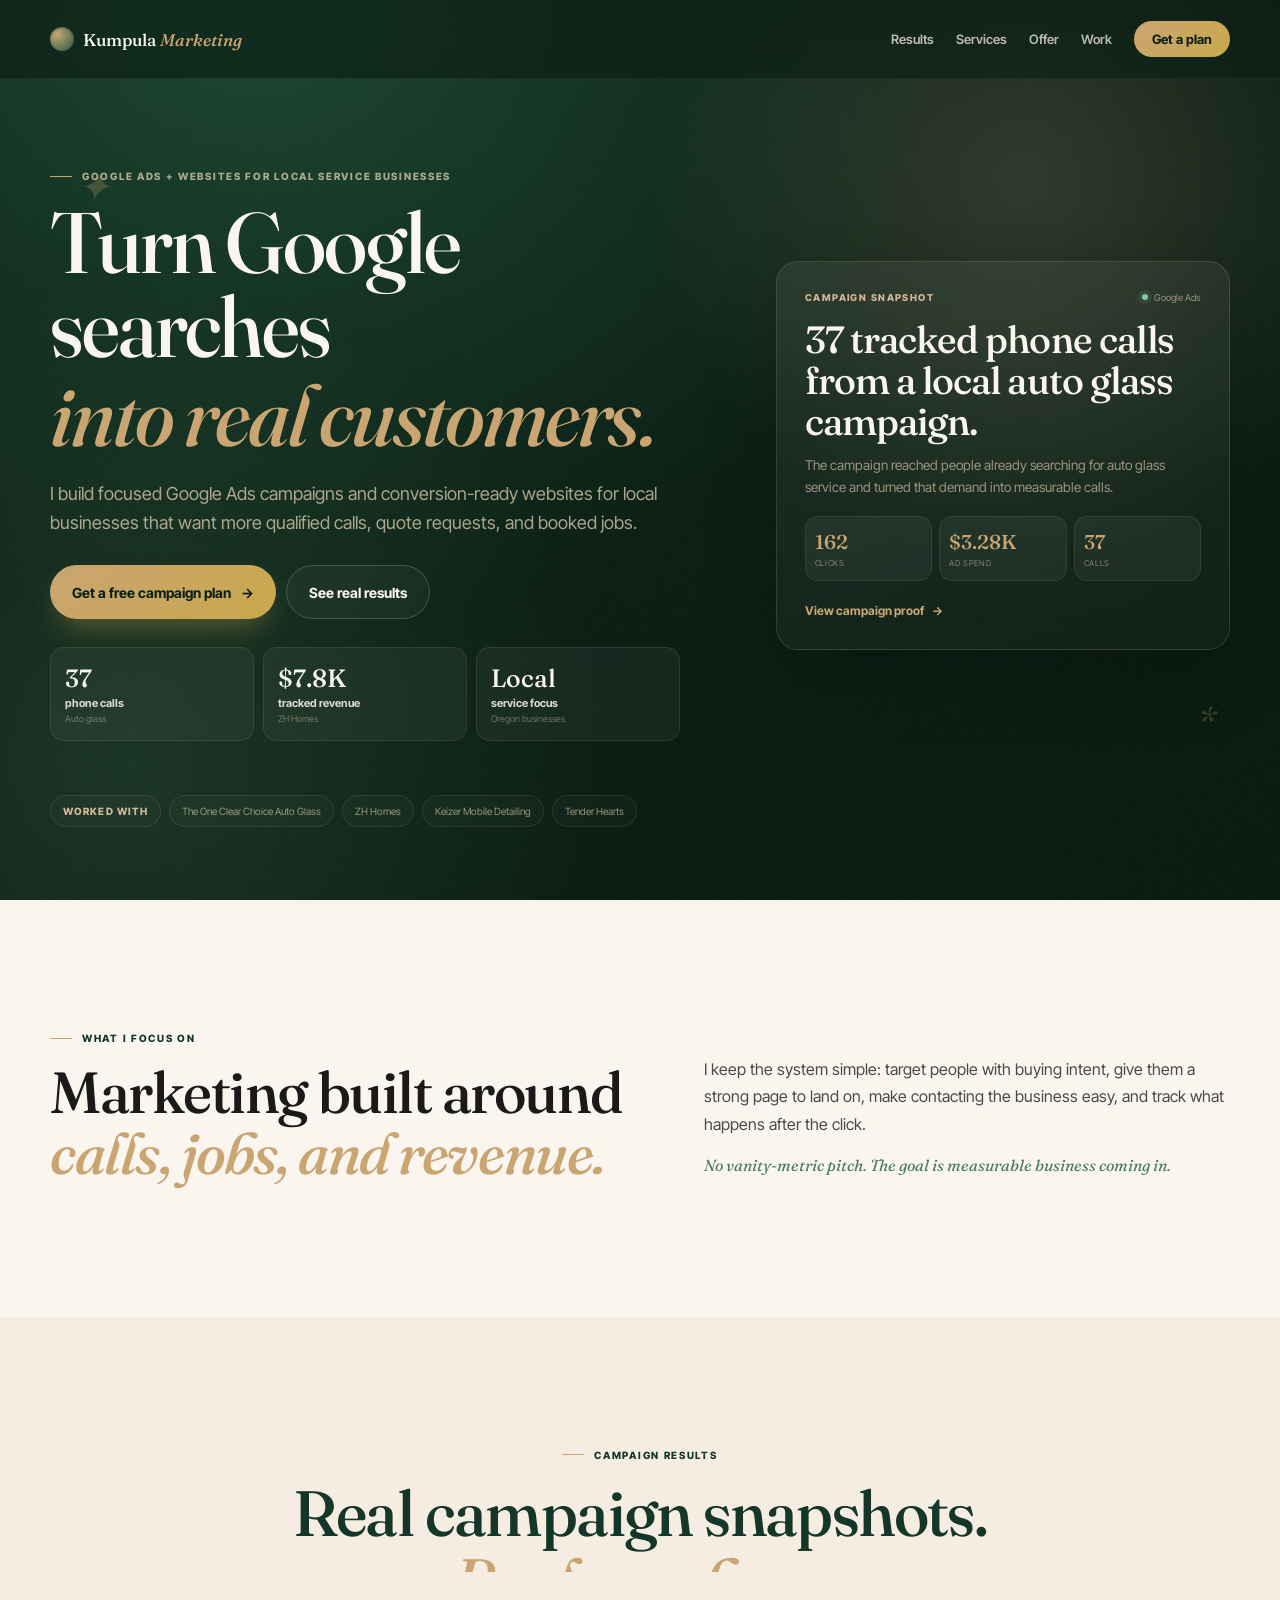
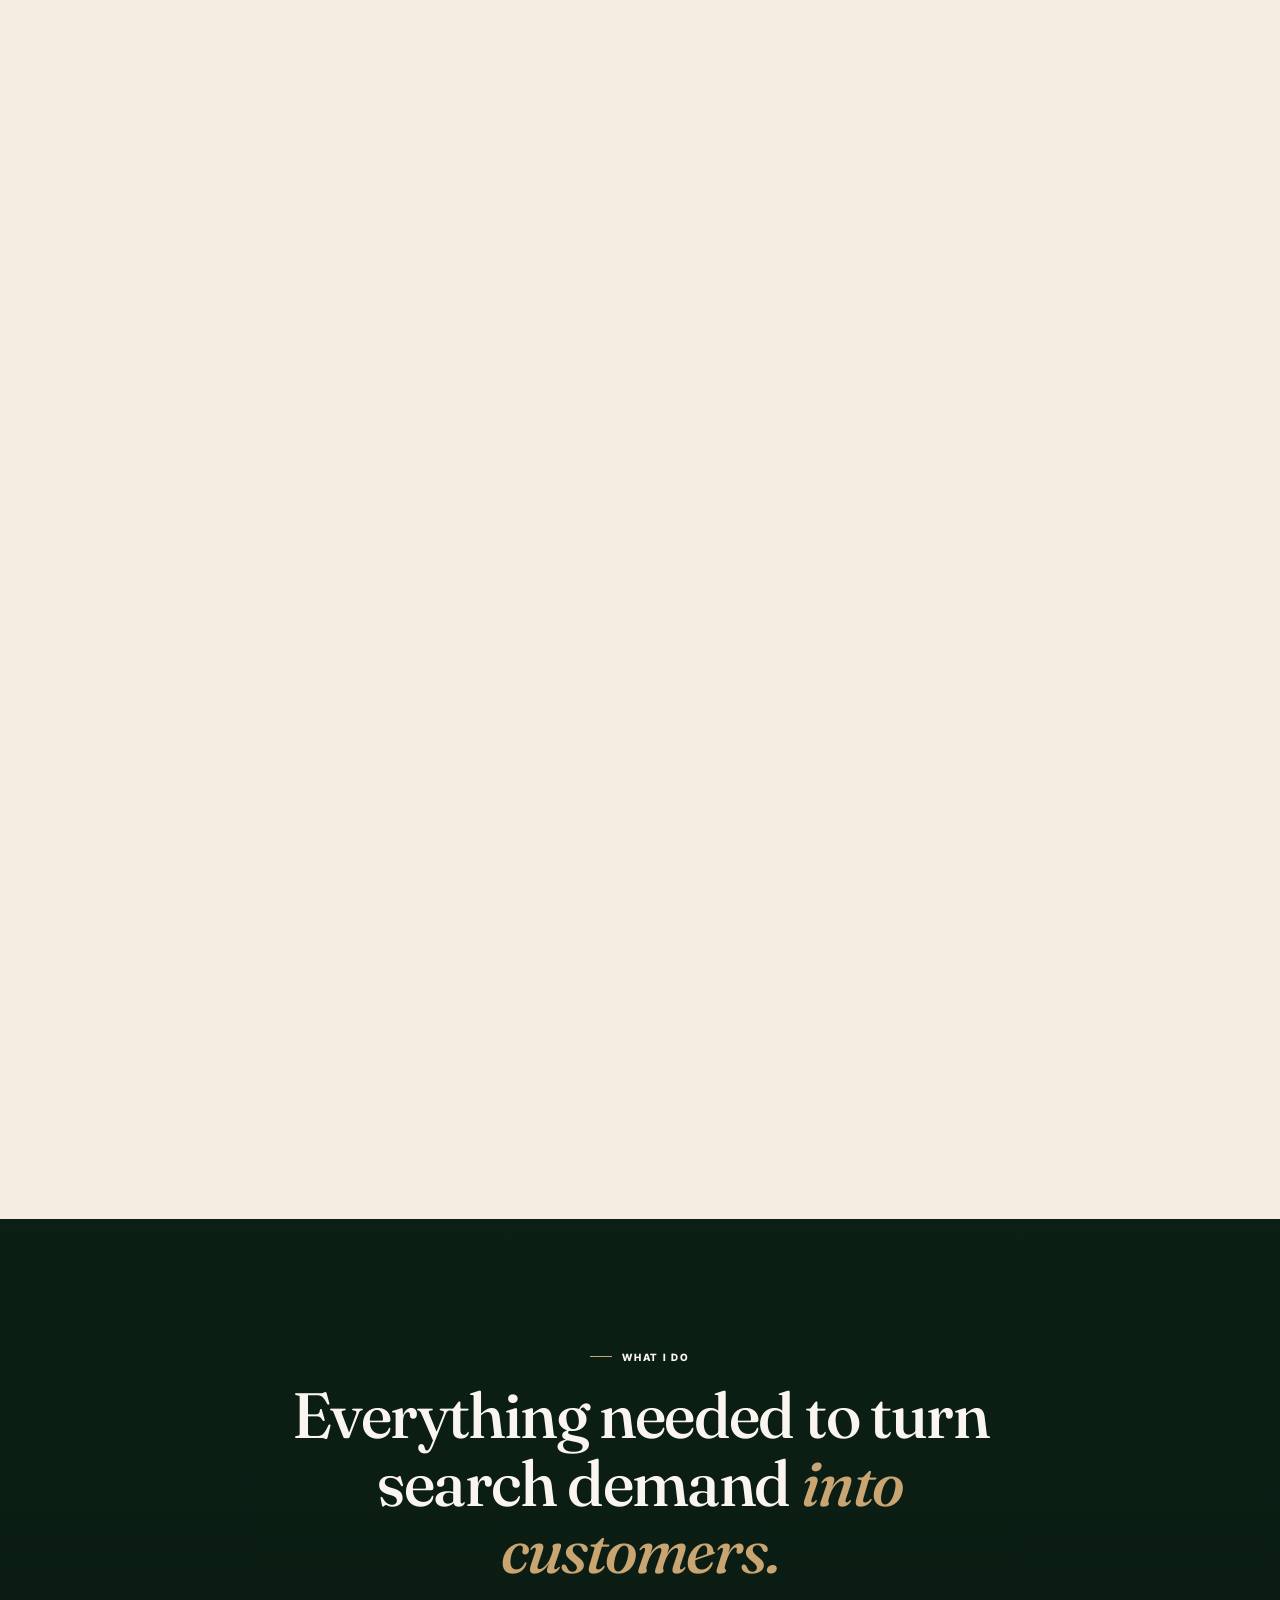
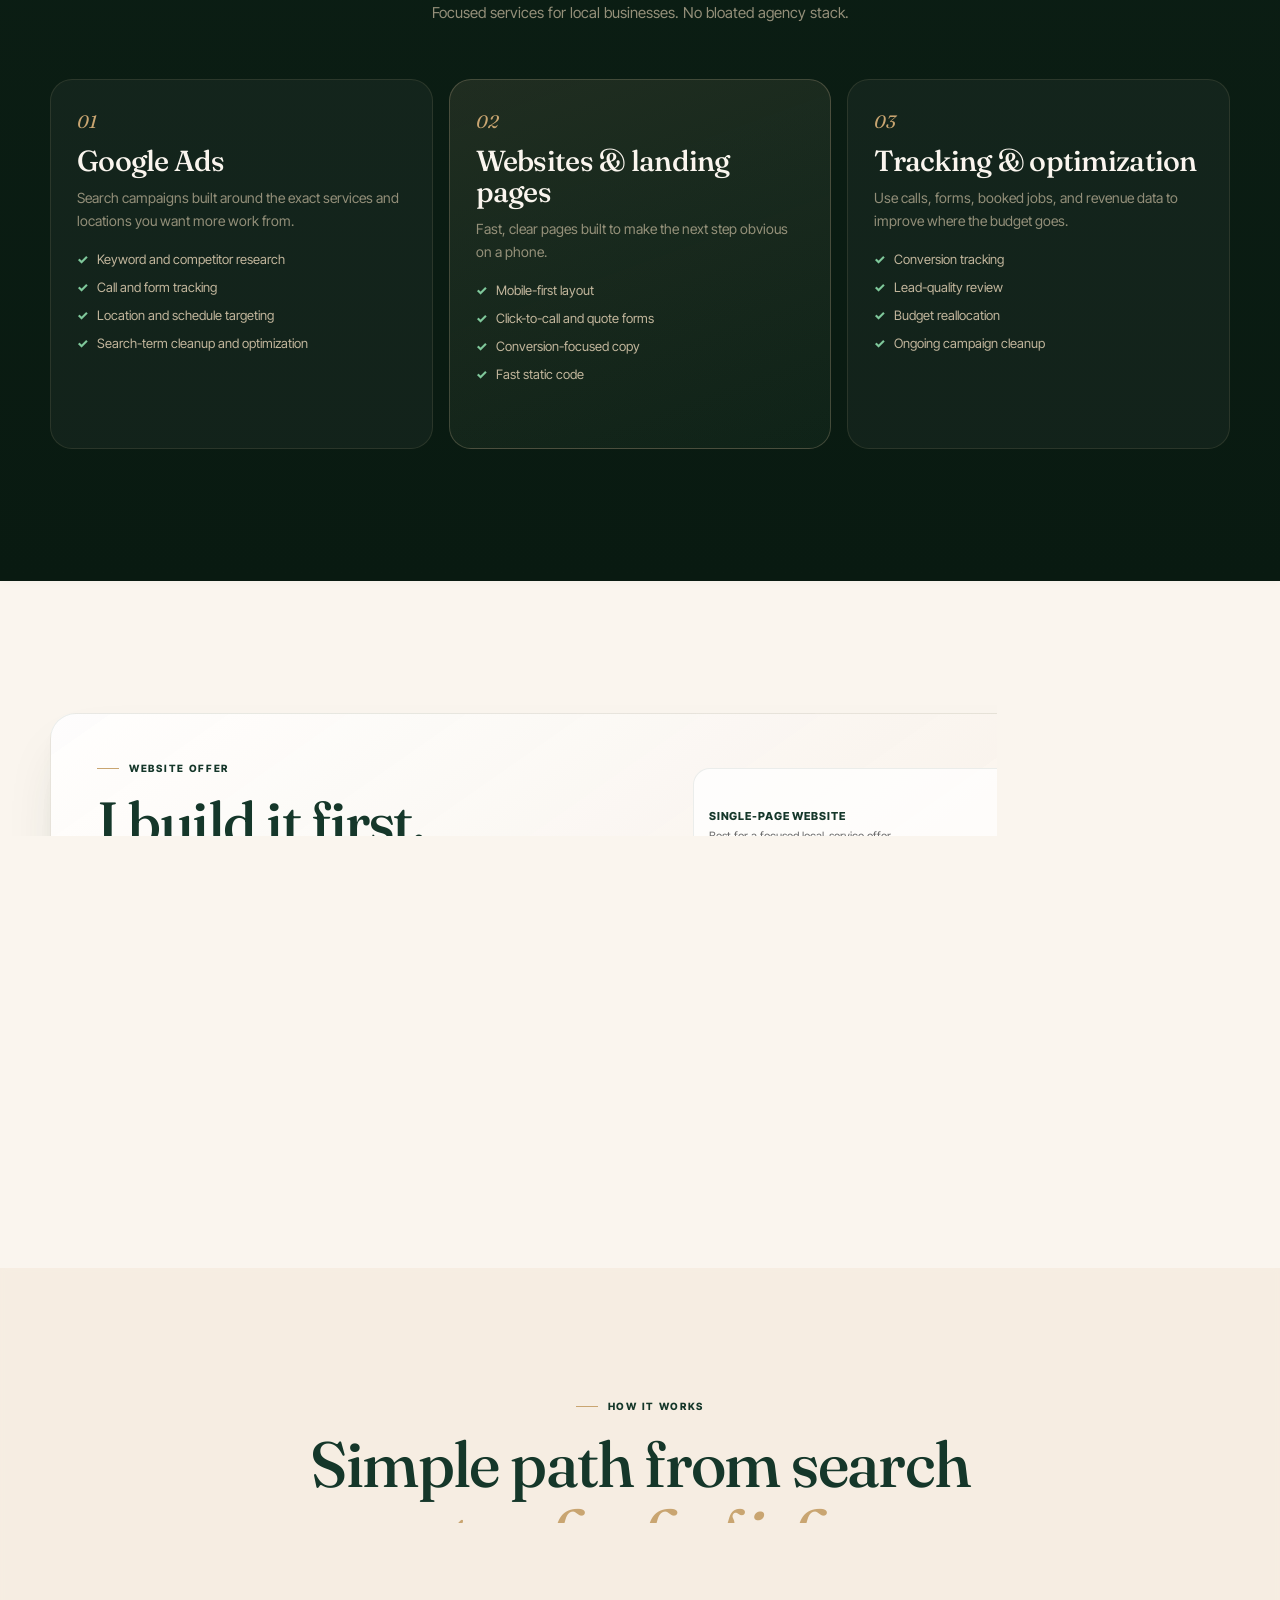
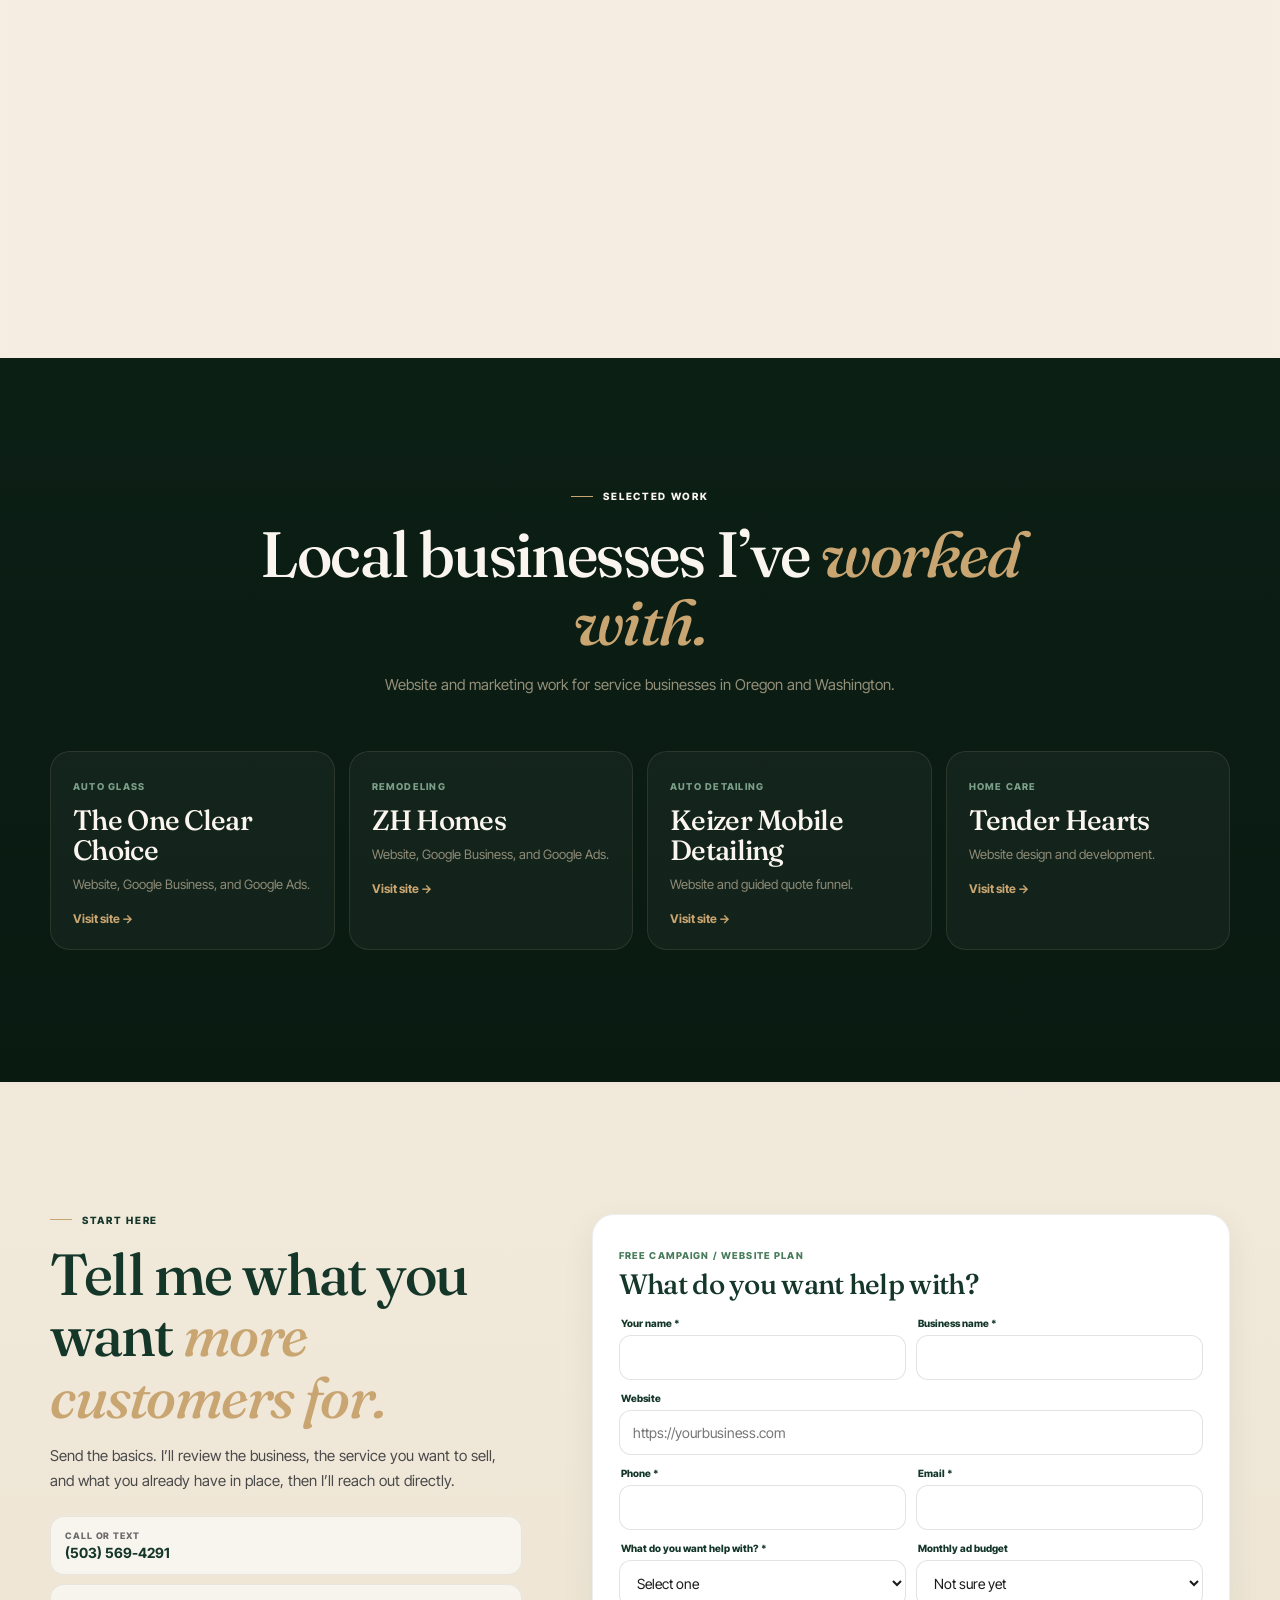
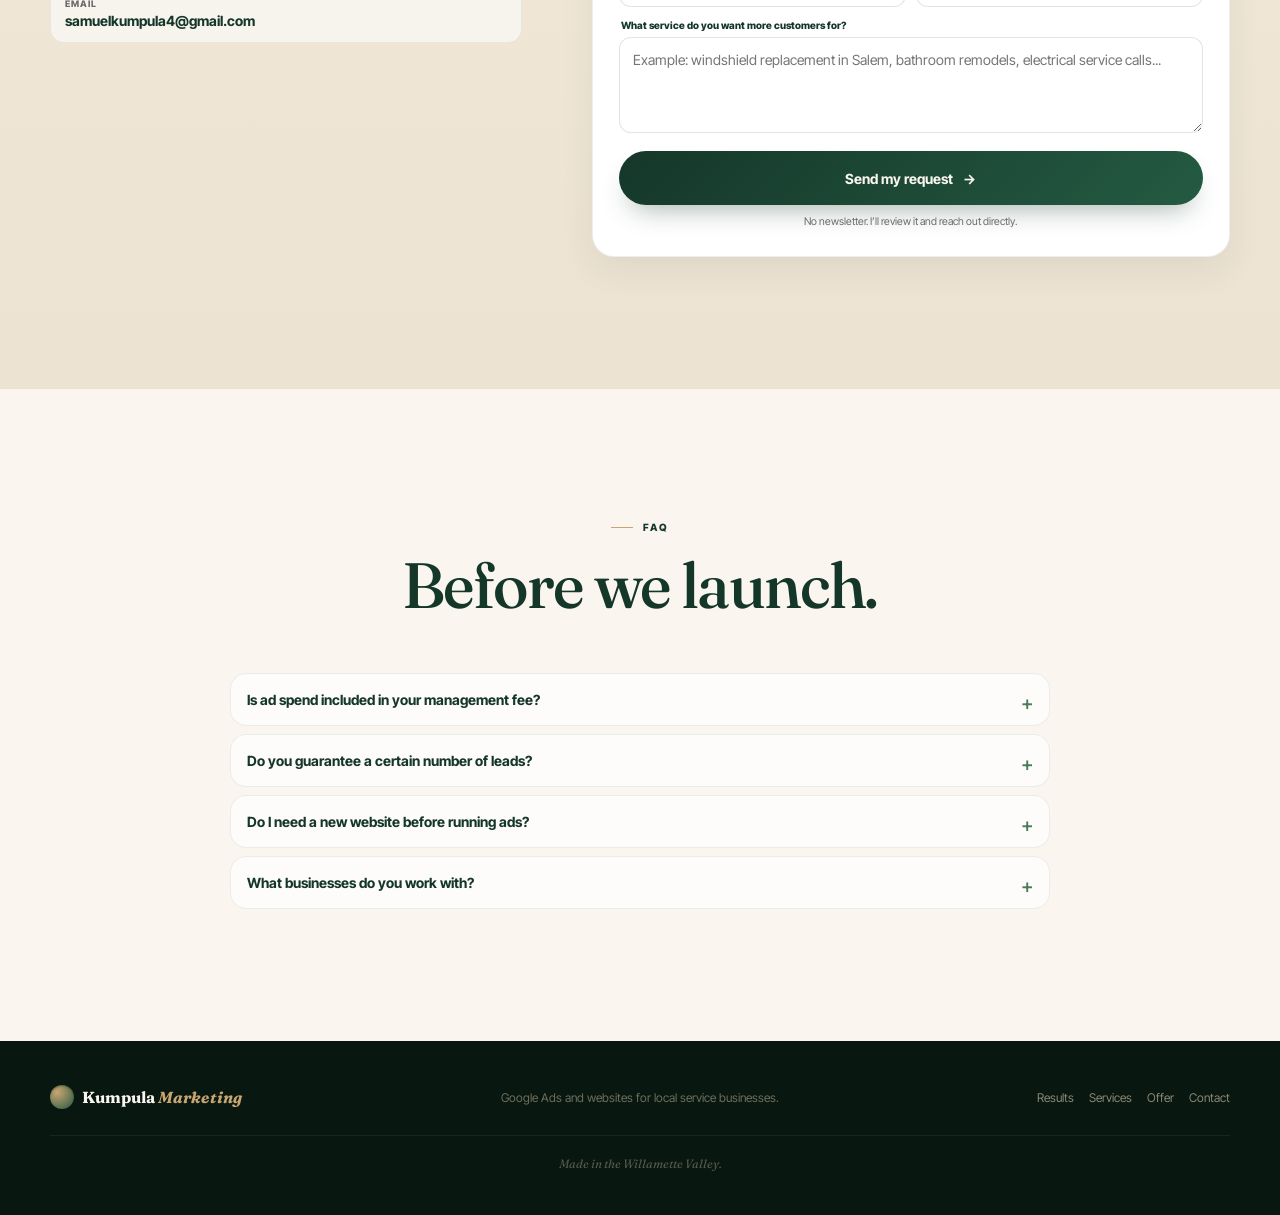
==== commit 0e086559: "Add files via upload" ====
--- a/index.html
+++ b/index.html
@@ -2,286 +2,308 @@
 <html lang="en">
 <head>
   <meta charset="utf-8">
-  <meta name="viewport" content="width=device-width, initial-scale=1">
-  <title>Kumpula Marketing | Google Ads & Websites for Local Service Businesses</title>
-  <meta name="description" content="Kumpula Marketing helps local service businesses generate more qualified calls and booked jobs with focused Google Ads, conversion-ready websites, and clear tracking.">
-  <meta name="theme-color" content="#071b12">
+  <meta name="viewport" content="width=device-width, initial-scale=1, viewport-fit=cover">
+  <title>Kumpula Marketing | Google Ads & Websites for Local Businesses</title>
+  <meta name="description" content="Kumpula Marketing helps local service businesses get more calls and customers with Google Ads, conversion-focused websites, and clear tracking.">
+  <meta name="theme-color" content="#0c1f15">
+  <link rel="icon" href="data:image/svg+xml,<svg xmlns='http://www.w3.org/2000/svg' viewBox='0 0 100 100'><text y='.9em' font-size='90'>🌿</text></svg>">
   <link rel="preconnect" href="https://fonts.googleapis.com">
   <link rel="preconnect" href="https://fonts.gstatic.com" crossorigin>
-  <link href="https://fonts.googleapis.com/css2?family=Manrope:wght@400;500;600;700;800&family=DM+Serif+Display:ital@0;1&display=swap" rel="stylesheet">
+  <link href="https://fonts.googleapis.com/css2?family=Fraunces:ital,opsz,wght@0,9..144,400;0,9..144,500;0,9..144,600;0,9..144,700;1,9..144,500;1,9..144,600&family=Inter+Tight:wght@400;500;600;700;800&display=swap" rel="stylesheet">
   <link rel="stylesheet" href="style.css">
 </head>
 <body>
-  <header class="site-header" id="top">
-    <div class="container nav-wrap">
-      <a class="brand" href="#top" aria-label="Kumpula Marketing home">
-        <span class="brand-mark" aria-hidden="true">K</span>
-        <span>Kumpula <b>Marketing</b></span>
+  <div class="site-bg" aria-hidden="true">
+    <div class="bg-orb orb-one"></div>
+    <div class="bg-orb orb-two"></div>
+    <div class="bg-dots"></div>
+  </div>
+
+  <header class="navbar" id="navbar">
+    <div class="nav-inner">
+      <a href="#top" class="nav-logo" aria-label="Kumpula Marketing home">
+        <span class="logo-mark" aria-hidden="true"></span>
+        <span>Kumpula <em>Marketing</em></span>
       </a>
 
-      <nav class="desktop-nav" aria-label="Primary navigation">
+      <nav class="nav-links" aria-label="Primary navigation">
         <a href="#results">Results</a>
         <a href="#services">Services</a>
         <a href="#offer">Offer</a>
-        <a href="#contact">Contact</a>
+        <a href="#work">Work</a>
+        <a href="#contact" class="nav-cta">Get a plan</a>
       </nav>
 
-      <a class="nav-cta" href="#contact">Get a campaign plan</a>
-      <button class="menu-button" type="button" aria-label="Open menu" aria-expanded="false">
+      <button class="hamburger" type="button" aria-label="Open menu" aria-expanded="false">
         <span></span><span></span><span></span>
       </button>
     </div>
-    <nav class="mobile-nav" aria-label="Mobile navigation">
+
+    <nav class="mobile-menu" aria-label="Mobile navigation">
       <a href="#results">Results</a>
       <a href="#services">Services</a>
       <a href="#offer">Offer</a>
-      <a href="#contact">Contact</a>
+      <a href="#work">Work</a>
+      <a href="#contact" class="mobile-menu-cta">Get a plan</a>
     </nav>
   </header>
 
-  <main>
-    <section class="hero section-dark">
-      <div class="container hero-grid">
-        <div class="hero-copy reveal">
-          <div class="eyebrow"><span></span> Google Ads + websites for local service businesses</div>
-          <h1>More qualified calls.<br><em>More booked jobs.</em></h1>
-          <p class="hero-lead">I help local businesses turn Google searches into real customers with focused ad campaigns, strong landing pages, and tracking that shows what is actually working.</p>
-
-          <div class="hero-actions">
-            <a class="btn btn-primary" href="#contact">Get a free campaign plan <span>→</span></a>
-            <a class="btn btn-ghost" href="#results">See campaign results</a>
-          </div>
-
-          <div class="proof-row" aria-label="Campaign highlights">
-            <div class="proof-item">
-              <strong>37</strong>
-              <span>phone calls</span>
-              <small>Auto glass campaign</small>
-            </div>
-            <div class="proof-item">
-              <strong>$7.8K</strong>
-              <span>tracked revenue</span>
-              <small>ZH Homes campaign</small>
-            </div>
-            <div class="proof-item">
-              <strong>Local</strong>
-              <span>service focus</span>
-              <small>Salem / Keizer + nearby</small>
-            </div>
-          </div>
-        </div>
-
-        <aside class="hero-card reveal" aria-label="What Kumpula Marketing does">
-          <div class="hero-card-topline">Built around one goal</div>
-          <h2>Turn search demand into customers.</h2>
-          <ul class="check-list">
-            <li>Target high-intent local searches</li>
-            <li>Send traffic to a page built to convert</li>
-            <li>Track calls, forms, jobs, and revenue when available</li>
-            <li>Cut wasted spend and keep improving what works</li>
-          </ul>
-          <div class="hero-card-note">
-            <span class="dot"></span>
-            Ad spend stays in your Google Ads account.
-          </div>
-        </aside>
-      </div>
-
-      <div class="container client-strip reveal" aria-label="Businesses worked with">
-        <span>Worked with</span>
-        <a href="https://theoneclearchoiceautoglass.com" target="_blank" rel="noopener">The One Clear Choice Auto Glass</a>
-        <a href="https://zhhomeco.com" target="_blank" rel="noopener">ZH Homes</a>
-        <a href="https://keizermobiledetailing.com" target="_blank" rel="noopener">Keizer Mobile Detailing</a>
-        <a href="https://tenderheartspihc.com" target="_blank" rel="noopener">Tender Hearts</a>
-      </div>
-    </section>
-
-    <section class="results section" id="results">
+  <main id="top">
+    <section class="hero">
+      <div class="hero-grain" aria-hidden="true"></div>
+      <div class="hero-glow" aria-hidden="true"></div>
+      <span class="hero-star star-one" aria-hidden="true">✦</span>
+      <span class="hero-star star-two" aria-hidden="true">*</span>
+
+      <div class="container hero-inner">
+        <div class="hero-grid">
+          <div class="hero-copy reveal">
+            <div class="eyebrow light"><span></span> Google Ads + websites for local service businesses</div>
+            <h1>
+              <span>Turn Google searches</span>
+              <em>into real customers.</em>
+            </h1>
+            <p class="hero-sub">I build focused Google Ads campaigns and conversion-ready websites for local businesses that want more qualified calls, quote requests, and booked jobs.</p>
+
+            <div class="hero-actions">
+              <a href="#contact" class="btn btn-gold"><span>Get a free campaign plan</span><span aria-hidden="true">→</span></a>
+              <a href="#results" class="btn btn-outline-light">See real results</a>
+            </div>
+
+            <div class="hero-proof-row" aria-label="Campaign highlights">
+              <div class="hero-proof-item"><strong>37</strong><span>phone calls</span><small>Auto glass</small></div>
+              <div class="hero-proof-item"><strong>$7.8K</strong><span>tracked revenue</span><small>ZH Homes</small></div>
+              <div class="hero-proof-item"><strong>Local</strong><span>service focus</span><small>Oregon businesses</small></div>
+            </div>
+          </div>
+
+          <aside class="hero-proof-card reveal" aria-label="Campaign proof">
+            <div class="proof-card-top">
+              <span class="proof-card-label">Campaign snapshot</span>
+              <span class="proof-live"><i></i> Google Ads</span>
+            </div>
+            <h2>37 tracked phone calls from a local auto glass campaign.</h2>
+            <p>The campaign reached people already searching for auto glass service and turned that demand into measurable calls.</p>
+            <div class="proof-stats">
+              <div><b>162</b><small>Clicks</small></div>
+              <div><b>$3.28K</b><small>Ad spend</small></div>
+              <div><b>37</b><small>Calls</small></div>
+            </div>
+            <a href="#results" class="proof-link">View campaign proof <span>→</span></a>
+          </aside>
+        </div>
+
+        <div class="trust-strip reveal" aria-label="Businesses worked with">
+          <span class="trust-label">Worked with</span>
+          <a href="https://theoneclearchoiceautoglass.com" target="_blank" rel="noopener">The One Clear Choice Auto Glass</a>
+          <a href="https://zhhomeco.com" target="_blank" rel="noopener">ZH Homes</a>
+          <a href="https://keizermobiledetailing.com" target="_blank" rel="noopener">Keizer Mobile Detailing</a>
+          <a href="https://tenderheartspihc.com" target="_blank" rel="noopener">Tender Hearts</a>
+        </div>
+      </div>
+    </section>
+
+    <section class="intro section bg-light">
+      <div class="container intro-grid">
+        <div class="intro-heading reveal">
+          <div class="chapter"><span></span><b>What I focus on</b></div>
+          <h2>Marketing built around <em>calls, jobs, and revenue.</em></h2>
+        </div>
+        <div class="intro-copy reveal">
+          <p>I keep the system simple: target people with buying intent, give them a strong page to land on, make contacting the business easy, and track what happens after the click.</p>
+          <p class="intro-note">No vanity-metric pitch. The goal is measurable business coming in.</p>
+        </div>
+      </div>
+    </section>
+
+    <section class="results section bg-paper" id="results">
       <div class="container">
-        <div class="section-heading reveal">
-          <div class="eyebrow dark"><span></span> Campaign proof</div>
-          <h2>Show the numbers.<br><em>Skip the marketing fluff.</em></h2>
-          <p>Two campaign snapshots from local service businesses. Results can vary by market, budget, offer, competition, and how quickly leads are followed up.</p>
+        <div class="section-head reveal">
+          <div class="chapter chapter-center"><span></span><b>Campaign results</b></div>
+          <h2>Real campaign snapshots.<br><em>Real numbers.</em></h2>
+          <p>Two local-service campaign examples. Results vary by market, budget, competition, offer, landing page, and sales follow-up.</p>
         </div>
 
         <article class="case-card reveal">
           <div class="case-copy">
-            <span class="case-kicker">Auto glass · Google Ads</span>
+            <div class="case-kicker">Auto glass · Google Ads</div>
             <h3>37 phone calls from a focused local campaign.</h3>
-            <p>The campaign generated 37 tracked phone calls while targeting people actively searching for auto glass services.</p>
-            <div class="metric-grid">
+            <p>The campaign targeted high-intent searches for auto glass service and produced 37 tracked phone calls.</p>
+            <div class="case-metrics">
               <div><strong>37</strong><span>Phone calls</span></div>
               <div><strong>$3.28K</strong><span>Ad spend</span></div>
               <div><strong>162</strong><span>Clicks</span></div>
               <div><strong>2.5K</strong><span>Impressions</span></div>
             </div>
-            <a class="text-link" href="https://theoneclearchoiceautoglass.com" target="_blank" rel="noopener">View The One Clear Choice Auto Glass <span>→</span></a>
+            <a href="https://theoneclearchoiceautoglass.com" target="_blank" rel="noopener" class="text-link">Visit The One Clear Choice Auto Glass <span>→</span></a>
           </div>
           <figure class="dashboard-frame">
-            <img src="auto-glass-google-ads.png" alt="Google Ads dashboard showing 162 clicks, 2.5K impressions, $3.28K cost and 37 phone calls" loading="lazy">
+            <img src="auto-glass-google-ads.png" alt="Google Ads dashboard showing 162 clicks, 2.5K impressions, $3.28K cost, and 37 phone calls" loading="lazy">
             <figcaption>Google Ads campaign snapshot</figcaption>
           </figure>
         </article>
 
         <article class="case-card reverse reveal">
           <div class="case-copy">
-            <span class="case-kicker">Home remodeling · Google Ads</span>
+            <div class="case-kicker">Home remodeling · Google Ads</div>
             <h3>$7.8K in tracked revenue from $2.73K in ad spend.</h3>
-            <p>For ZH Homes, the campaign connected paid search activity to $7.8K in reported revenue, giving the business a clearer picture of what the ad spend produced.</p>
-            <div class="metric-grid">
+            <p>For ZH Homes, paid search activity was tied to $7.8K in reported revenue, giving the campaign a clear revenue-to-spend picture.</p>
+            <div class="case-metrics">
               <div><strong>$7.8K</strong><span>Tracked revenue</span></div>
               <div><strong>$2.73K</strong><span>Ad spend</span></div>
               <div><strong>2.86×</strong><span>Revenue / spend</span></div>
               <div><strong>162</strong><span>Clicks</span></div>
             </div>
-            <a class="text-link" href="https://zhhomeco.com" target="_blank" rel="noopener">View ZH Homes <span>→</span></a>
+            <a href="https://zhhomeco.com" target="_blank" rel="noopener" class="text-link">Visit ZH Homes <span>→</span></a>
           </div>
           <figure class="dashboard-frame">
-            <img src="zh-homes-google-ads.png" alt="Google Ads dashboard showing 162 clicks, 2.5K impressions, $2.73K cost and $7.8K revenue" loading="lazy">
+            <img src="zh-homes-google-ads.png" alt="Google Ads dashboard showing 162 clicks, 2.5K impressions, $2.73K cost, and $7.8K revenue" loading="lazy">
             <figcaption>Google Ads campaign snapshot</figcaption>
           </figure>
         </article>
       </div>
     </section>
 
-    <section class="services section section-soft" id="services">
+    <section class="services section bg-dark" id="services">
       <div class="container">
-        <div class="section-heading centered reveal">
-          <div class="eyebrow dark"><span></span> What I do</div>
-          <h2>A simple system for<br><em>bringing in business.</em></h2>
-          <p>No giant agency stack. Just the pieces that help local service businesses get found, get contacted, and close more work.</p>
+        <div class="section-head light reveal">
+          <div class="chapter chapter-center chapter-light"><span></span><b>What I do</b></div>
+          <h2>Everything needed to turn search demand <em>into customers.</em></h2>
+          <p>Focused services for local businesses. No bloated agency stack.</p>
         </div>
 
         <div class="service-grid">
           <article class="service-card reveal">
-            <div class="service-number">01</div>
+            <span class="service-num">01</span>
             <h3>Google Ads</h3>
-            <p>High-intent search campaigns built around the services, locations, and jobs you actually want.</p>
+            <p>Search campaigns built around the exact services and locations you want more work from.</p>
             <ul>
-              <li>Keyword + competitor research</li>
+              <li>Keyword and competitor research</li>
               <li>Call and form tracking</li>
               <li>Location and schedule targeting</li>
-              <li>Ongoing search-term cleanup</li>
+              <li>Search-term cleanup and optimization</li>
             </ul>
           </article>
 
           <article class="service-card featured reveal">
-            <div class="service-number">02</div>
-            <h3>Landing pages & websites</h3>
-            <p>Fast, clear pages that make it easy for a customer to understand the offer and contact the business.</p>
+            <span class="service-num">02</span>
+            <h3>Websites & landing pages</h3>
+            <p>Fast, clear pages built to make the next step obvious on a phone.</p>
             <ul>
-              <li>Mobile-first design</li>
-              <li>Click-to-call + quote forms</li>
+              <li>Mobile-first layout</li>
+              <li>Click-to-call and quote forms</li>
               <li>Conversion-focused copy</li>
-              <li>Fast static code, no bloated builder</li>
+              <li>Fast static code</li>
             </ul>
           </article>
 
           <article class="service-card reveal">
-            <div class="service-number">03</div>
+            <span class="service-num">03</span>
             <h3>Tracking & optimization</h3>
-            <p>Marketing decisions based on calls, leads, booked jobs, and revenue when that data is available.</p>
+            <p>Use calls, forms, booked jobs, and revenue data to improve where the budget goes.</p>
             <ul>
-              <li>Conversion tracking setup</li>
-              <li>Lead quality review</li>
+              <li>Conversion tracking</li>
+              <li>Lead-quality review</li>
               <li>Budget reallocation</li>
-              <li>Monthly performance cleanup</li>
+              <li>Ongoing campaign cleanup</li>
             </ul>
           </article>
         </div>
       </div>
     </section>
 
-    <section class="process section section-dark">
-      <div class="container process-grid">
-        <div class="process-intro reveal">
-          <div class="eyebrow"><span></span> How it works</div>
-          <h2>Launch lean.<br><em>Improve from real data.</em></h2>
-          <p>We start with the services worth selling, build the shortest path from Google to a phone call, then improve the campaign based on what people actually do.</p>
-          <a class="btn btn-primary" href="#contact">Plan my campaign <span>→</span></a>
-        </div>
-
-        <ol class="process-list">
-          <li class="reveal"><span>1</span><div><h3>Pick the right offer</h3><p>Choose the service, geography, and customer value that make the economics work.</p></div></li>
-          <li class="reveal"><span>2</span><div><h3>Build the conversion path</h3><p>Set up the ads, tracking, and landing experience so leads can be measured cleanly.</p></div></li>
-          <li class="reveal"><span>3</span><div><h3>Launch and cut waste</h3><p>Review search terms, lead quality, cost per lead, and budget allocation.</p></div></li>
-          <li class="reveal"><span>4</span><div><h3>Scale what is profitable</h3><p>Put more budget behind services and searches that are producing real jobs.</p></div></li>
-        </ol>
-      </div>
-    </section>
-
-    <section class="offer section" id="offer">
+    <section class="offer section bg-light" id="offer">
       <div class="container">
         <div class="offer-card reveal">
           <div class="offer-copy">
-            <div class="eyebrow dark"><span></span> Website offer</div>
-            <h2>I build it first.<br><em>You decide if it is worth paying for.</em></h2>
-            <p>For website projects, I can build the first version before you pay. You review it, request changes, and only move forward if you want to use it.</p>
-          </div>
-          <div class="offer-pricing">
-            <div class="price-line"><span>Single-page website</span><strong>$600</strong></div>
-            <div class="price-line"><span>Multi-page website</span><strong>$900</strong></div>
-            <div class="offer-note">Google Ads management is scoped separately based on budget, service area, and campaign needs. Ad spend is paid directly to Google.</div>
-            <a class="btn btn-primary" href="#contact">Request a build or campaign <span>→</span></a>
-          </div>
-        </div>
-      </div>
-    </section>
-
-    <section class="about section section-soft">
-      <div class="container about-grid">
-        <div class="about-copy reveal">
-          <div class="eyebrow dark"><span></span> Kumpula Marketing</div>
-          <h2>Local, direct, and<br><em>easy to reach.</em></h2>
-          <p>I’m Samuel Kumpula, an independent marketer based in the Salem / Keizer area. When you work with me, you are talking directly to the person building the campaign and the website.</p>
-        </div>
-        <div class="about-points reveal">
-          <div><strong>Direct communication</strong><span>Text or call me directly instead of opening a support ticket.</span></div>
-          <div><strong>Local-service experience</strong><span>Auto glass, remodeling, detailing, electrical, home care, crawl space work, and other service businesses.</span></div>
-          <div><strong>Measurable work</strong><span>The goal is not clicks for the sake of clicks. It is qualified calls, quote requests, jobs, and revenue.</span></div>
-        </div>
-      </div>
-    </section>
-
-    <section class="contact section section-dark" id="contact">
+            <div class="chapter"><span></span><b>Website offer</b></div>
+            <h2>I build it first.<br><em>You pay when you want to use it.</em></h2>
+            <p>For website projects, I can build the first version before payment. You review it, request changes, and only move forward if you want the finished site.</p>
+            <div class="offer-badges">
+              <span>No upfront build payment</span>
+              <span>Mobile-first</span>
+              <span>Conversion focused</span>
+            </div>
+          </div>
+
+          <div class="offer-prices">
+            <div class="price-row">
+              <div><small>Single-page website</small><strong>$600</strong></div>
+              <span>Best for a focused local-service offer</span>
+            </div>
+            <div class="price-row">
+              <div><small>Multi-page website</small><strong>$900</strong></div>
+              <span>Best for businesses with multiple services</span>
+            </div>
+            <p class="offer-note">Google Ads management is scoped separately based on service area, competition, budget, and campaign needs. Ad spend is paid directly to Google.</p>
+            <a href="#contact" class="btn btn-forest">Request a website or campaign <span>→</span></a>
+          </div>
+        </div>
+      </div>
+    </section>
+
+    <section class="process section bg-paper">
+      <div class="container process-wrap">
+        <div class="section-head reveal">
+          <div class="chapter chapter-center"><span></span><b>How it works</b></div>
+          <h2>Simple path from search<br><em>to a booked job.</em></h2>
+        </div>
+
+        <div class="process-grid">
+          <article class="process-step reveal"><span>1</span><h3>Choose the offer</h3><p>Pick the service, location, and customer you actually want more of.</p></article>
+          <article class="process-step reveal"><span>2</span><h3>Build the path</h3><p>Set up the ad, landing page, call tracking, and conversion points.</p></article>
+          <article class="process-step reveal"><span>3</span><h3>Launch lean</h3><p>Start focused, cut irrelevant traffic quickly, and protect the budget.</p></article>
+          <article class="process-step reveal"><span>4</span><h3>Improve from data</h3><p>Use actual calls, leads, and jobs to decide what gets more budget.</p></article>
+        </div>
+      </div>
+    </section>
+
+    <section class="work section bg-dark" id="work">
+      <div class="container">
+        <div class="section-head light reveal">
+          <div class="chapter chapter-center chapter-light"><span></span><b>Selected work</b></div>
+          <h2>Local businesses I’ve <em>worked with.</em></h2>
+          <p>Website and marketing work for service businesses in Oregon and Washington.</p>
+        </div>
+
+        <div class="work-grid">
+          <a class="work-card reveal" href="https://theoneclearchoiceautoglass.com" target="_blank" rel="noopener"><span>Auto Glass</span><h3>The One Clear Choice</h3><p>Website, Google Business, and Google Ads.</p><b>Visit site →</b></a>
+          <a class="work-card reveal" href="https://zhhomeco.com" target="_blank" rel="noopener"><span>Remodeling</span><h3>ZH Homes</h3><p>Website, Google Business, and Google Ads.</p><b>Visit site →</b></a>
+          <a class="work-card reveal" href="https://keizermobiledetailing.com" target="_blank" rel="noopener"><span>Auto Detailing</span><h3>Keizer Mobile Detailing</h3><p>Website and guided quote funnel.</p><b>Visit site →</b></a>
+          <a class="work-card reveal" href="https://tenderheartspihc.com" target="_blank" rel="noopener"><span>Home Care</span><h3>Tender Hearts</h3><p>Website design and development.</p><b>Visit site →</b></a>
+        </div>
+      </div>
+    </section>
+
+    <section class="contact section bg-warm" id="contact">
       <div class="container contact-grid">
         <div class="contact-copy reveal">
-          <div class="eyebrow"><span></span> Start here</div>
-          <h2>Tell me what you sell.<br><em>I’ll map out the campaign.</em></h2>
-          <p>Send the basics and I’ll review your business, market, current website, and what you are trying to sell. Then I’ll tell you what I would launch first.</p>
+          <div class="chapter"><span></span><b>Start here</b></div>
+          <h2>Tell me what you want <em>more customers for.</em></h2>
+          <p>Send the basics. I’ll review the business, the service you want to sell, and what you already have in place, then I’ll reach out directly.</p>
 
           <div class="contact-methods">
-            <a href="tel:+15035694291"><span>Call / text</span><strong>(503) 569-4291</strong></a>
-            <a href="mailto:samuelkumpula4@gmail.com"><span>Email</span><strong>samuelkumpula4@gmail.com</strong></a>
+            <a href="tel:+15035694291"><small>Call or text</small><strong>(503) 569-4291</strong></a>
+            <a href="mailto:samuelkumpula4@gmail.com"><small>Email</small><strong>samuelkumpula4@gmail.com</strong></a>
           </div>
         </div>
 
         <form class="lead-form reveal" id="leadForm">
+          <div class="form-heading">
+            <span>Free campaign / website plan</span>
+            <h3>What do you want help with?</h3>
+          </div>
+
           <div class="form-row two">
-            <label>
-              <span>Your name *</span>
-              <input type="text" name="name" autocomplete="name" required>
-            </label>
-            <label>
-              <span>Business name *</span>
-              <input type="text" name="business" autocomplete="organization" required>
-            </label>
-          </div>
-
-          <label>
-            <span>Website</span>
-            <input type="url" name="website" placeholder="https://yourbusiness.com" inputmode="url">
-          </label>
+            <label><span>Your name *</span><input type="text" name="name" autocomplete="name" required></label>
+            <label><span>Business name *</span><input type="text" name="business" autocomplete="organization" required></label>
+          </div>
+
+          <label><span>Website</span><input type="url" name="website" placeholder="https://yourbusiness.com" inputmode="url"></label>
 
           <div class="form-row two">
-            <label>
-              <span>Phone *</span>
-              <input type="tel" name="phone" autocomplete="tel" required>
-            </label>
-            <label>
-              <span>Email *</span>
-              <input type="email" name="email" autocomplete="email" required>
-            </label>
+            <label><span>Phone *</span><input type="tel" name="phone" autocomplete="tel" required></label>
+            <label><span>Email *</span><input type="email" name="email" autocomplete="email" required></label>
           </div>
 
           <div class="form-row two">
@@ -307,67 +329,41 @@
             </label>
           </div>
 
-          <label>
-            <span>What service do you want more customers for?</span>
-            <textarea name="notes" rows="4" placeholder="Example: windshield replacement in Salem, bathroom remodels, electrical service calls..."></textarea>
-          </label>
-
-          <button class="btn btn-primary form-submit" type="submit">Send my campaign request <span>→</span></button>
-          <p class="form-meta">No newsletter. No automated sales sequence. I’ll review it and reach out directly.</p>
+          <label><span>What service do you want more customers for?</span><textarea name="notes" rows="4" placeholder="Example: windshield replacement in Salem, bathroom remodels, electrical service calls..."></textarea></label>
+
+          <button class="btn btn-forest form-submit" type="submit">Send my request <span>→</span></button>
+          <p class="form-meta">No newsletter. I’ll review it and reach out directly.</p>
           <div class="form-status" id="formStatus" role="status" aria-live="polite"></div>
         </form>
       </div>
     </section>
 
-    <section class="faq section">
+    <section class="faq section bg-light">
       <div class="container faq-wrap">
-        <div class="section-heading reveal">
-          <div class="eyebrow dark"><span></span> FAQ</div>
+        <div class="section-head reveal">
+          <div class="chapter chapter-center"><span></span><b>FAQ</b></div>
           <h2>Before we launch.</h2>
         </div>
-
         <div class="faq-list">
-          <details class="reveal">
-            <summary>Is ad spend included in your management fee?</summary>
-            <p>No. Your ad spend is paid directly to Google through your Google Ads account. Management and build costs are separate.</p>
-          </details>
-          <details class="reveal">
-            <summary>Do you guarantee a certain number of leads?</summary>
-            <p>No. Results depend on the market, competition, budget, offer, website, and sales follow-up. I focus on measurable campaigns and improving performance from real data.</p>
-          </details>
-          <details class="reveal">
-            <summary>Do I need a new website before running ads?</summary>
-            <p>Not always. If the existing site can convert traffic, we can use it. If it is the bottleneck, I can build a focused landing page or replace the site.</p>
-          </details>
-          <details class="reveal">
-            <summary>What businesses do you work with?</summary>
-            <p>I focus on local service businesses where a phone call or quote request can turn into a meaningful job, including home services, automotive, remodeling, trades, and similar businesses.</p>
-          </details>
+          <details class="reveal"><summary>Is ad spend included in your management fee?</summary><p>No. Ad spend is paid directly to Google through your Google Ads account. Management and build costs are separate.</p></details>
+          <details class="reveal"><summary>Do you guarantee a certain number of leads?</summary><p>No. Results depend on the market, budget, competition, offer, website, and sales follow-up. I focus on measurable campaigns and improving performance from real data.</p></details>
+          <details class="reveal"><summary>Do I need a new website before running ads?</summary><p>Not always. If your current site can convert traffic, we can use it. If it is the bottleneck, I can build a focused landing page or replace the site.</p></details>
+          <details class="reveal"><summary>What businesses do you work with?</summary><p>I focus on local service businesses where a call or quote request can turn into a meaningful job, including home services, automotive, remodeling, trades, and similar businesses.</p></details>
         </div>
       </div>
     </section>
   </main>
 
-  <footer class="site-footer">
-    <div class="container footer-grid">
-      <div>
-        <a class="brand" href="#top"><span class="brand-mark" aria-hidden="true">K</span><span>Kumpula <b>Marketing</b></span></a>
-        <p>Google Ads and websites for local service businesses.</p>
-      </div>
-      <div class="footer-links">
-        <a href="#results">Results</a>
-        <a href="#services">Services</a>
-        <a href="#offer">Offer</a>
-        <a href="#contact">Contact</a>
-      </div>
-      <div class="footer-contact">
-        <a href="tel:+15035694291">(503) 569-4291</a>
-        <a href="mailto:samuelkumpula4@gmail.com">samuelkumpula4@gmail.com</a>
-      </div>
+  <footer class="footer">
+    <div class="container footer-inner">
+      <div class="footer-brand"><span class="logo-mark" aria-hidden="true"></span><b>Kumpula <em>Marketing</em></b></div>
+      <p>Google Ads and websites for local service businesses.</p>
+      <div class="footer-links"><a href="#results">Results</a><a href="#services">Services</a><a href="#offer">Offer</a><a href="#contact">Contact</a></div>
     </div>
+    <div class="container footer-bottom">Made in the Willamette Valley.</div>
   </footer>
 
-  <a class="mobile-sticky-cta" href="#contact">Get a campaign plan <span>→</span></a>
+  <a class="mobile-sticky-cta" href="#contact"><span>Get a free plan</span><b>→</b></a>
   <script src="script.js" defer></script>
 </body>
 </html>
--- a/style.css
+++ b/style.css
@@ -1,918 +1,148 @@
-:root {
-  --ink: #08140e;
-  --deep: #071b12;
-  --forest: #0c2d1e;
-  --forest-2: #123b2a;
-  --green: #1f7a4c;
-  --green-2: #2da765;
-  --lime: #a8f07a;
-  --mint: #dff7e8;
-  --cream: #f7f7f1;
-  --paper: #ffffff;
-  --line: rgba(8, 20, 14, 0.10);
-  --muted: #66736b;
-  --muted-dark: #a7b9ad;
-  --shadow: 0 24px 60px rgba(7, 27, 18, 0.10);
-  --radius: 24px;
-  --display: "DM Serif Display", Georgia, serif;
-  --body: "Manrope", -apple-system, BlinkMacSystemFont, "Segoe UI", sans-serif;
+:root{
+  --forest-deep:#0c1f15;
+  --forest:#15372a;
+  --forest-mid:#245a42;
+  --sage:#4a7c5c;
+  --sage-soft:#7a9e87;
+  --tan:#d4b896;
+  --tan-warm:#c9a571;
+  --tan-light:#e8d5b8;
+  --cream:#faf5ee;
+  --cream-dark:#f0e8d9;
+  --paper:#f6ece0;
+  --white:#fff;
+  --gold:#c9a84c;
+  --text:#1a1a1a;
+  --text-muted:#6b6b6b;
+  --text-soft:#4a4a4a;
+  --sale-red:#b8412f;
+  --shadow-warm:0 30px 60px -20px rgba(21,55,42,.18),0 10px 20px -10px rgba(21,55,42,.08);
+  --shadow-soft:0 12px 32px rgba(21,55,42,.08);
+  --display:'Fraunces',Georgia,serif;
+  --body:'Inter Tight',system-ui,-apple-system,BlinkMacSystemFont,'Segoe UI',sans-serif;
 }
 
-* { box-sizing: border-box; }
-html { scroll-behavior: smooth; }
-body {
-  margin: 0;
-  font-family: var(--body);
-  color: var(--ink);
-  background: var(--cream);
-  -webkit-font-smoothing: antialiased;
-  text-rendering: optimizeLegibility;
-}
-body.menu-open { overflow: hidden; }
-img { display: block; max-width: 100%; }
-a { color: inherit; text-decoration: none; }
-button, input, textarea, select { font: inherit; }
-button { cursor: pointer; }
-::selection { background: var(--lime); color: var(--deep); }
+*,*::before,*::after{box-sizing:border-box}
+html{scroll-behavior:smooth;scroll-padding-top:78px}
+body{margin:0;font-family:var(--body);color:var(--text);background:var(--cream);overflow-x:hidden;-webkit-font-smoothing:antialiased;text-rendering:optimizeLegibility}
+body.menu-open{overflow:hidden}
+img{display:block;max-width:100%}
+a{text-decoration:none;color:inherit}
+button,input,textarea,select{font:inherit}
+button{cursor:pointer}
+::selection{background:var(--tan);color:var(--forest-deep)}
 
-.container {
-  width: min(1160px, calc(100% - 40px));
-  margin: 0 auto;
-}
-.section { padding: 112px 0; }
-.section-dark {
-  background:
-    radial-gradient(circle at 78% 18%, rgba(45, 167, 101, 0.18), transparent 30%),
-    radial-gradient(circle at 5% 60%, rgba(168, 240, 122, 0.08), transparent 34%),
-    var(--deep);
-  color: white;
-}
-.section-soft { background: #eef4ef; }
+.site-bg{position:fixed;inset:0;z-index:-10;pointer-events:none;background:var(--cream);overflow:hidden}
+.bg-dots{position:absolute;inset:-10%;background-image:radial-gradient(circle,rgba(20,47,33,.12) 1.2px,transparent 1.4px);background-size:24px 24px;opacity:.35}
+.bg-orb{position:absolute;border-radius:50%;filter:blur(95px);opacity:.45}
+.orb-one{width:480px;height:480px;top:18%;right:-150px;background:rgba(74,124,92,.32)}
+.orb-two{width:400px;height:400px;top:62%;left:-160px;background:rgba(212,184,150,.38)}
 
-.site-header {
-  position: fixed;
-  inset: 0 0 auto 0;
-  z-index: 1000;
-  border-bottom: 1px solid transparent;
-  transition: background .2s ease, border-color .2s ease, box-shadow .2s ease;
-}
-.site-header.scrolled {
-  background: rgba(7, 27, 18, 0.94);
-  border-color: rgba(255,255,255,.08);
-  box-shadow: 0 12px 30px rgba(0,0,0,.12);
-  backdrop-filter: blur(14px);
-}
-.nav-wrap {
-  min-height: 78px;
-  display: flex;
-  align-items: center;
-  gap: 30px;
-}
-.brand {
-  display: inline-flex;
-  align-items: center;
-  gap: 10px;
-  color: white;
-  font-size: 15px;
-  font-weight: 700;
-  letter-spacing: -.02em;
-  white-space: nowrap;
-}
-.brand b { color: var(--lime); font-weight: 800; }
-.brand-mark {
-  width: 34px;
-  height: 34px;
-  border-radius: 11px;
-  display: inline-grid;
-  place-items: center;
-  background: var(--lime);
-  color: var(--deep);
-  font-weight: 900;
-  box-shadow: inset 0 0 0 1px rgba(255,255,255,.3);
-}
-.desktop-nav {
-  margin-left: auto;
-  display: flex;
-  gap: 28px;
-  align-items: center;
-}
-.desktop-nav a {
-  color: rgba(255,255,255,.72);
-  font-size: 13px;
-  font-weight: 700;
-  transition: color .2s ease;
-}
-.desktop-nav a:hover { color: white; }
-.nav-cta {
-  display: inline-flex;
-  align-items: center;
-  justify-content: center;
-  min-height: 42px;
-  padding: 0 17px;
-  border-radius: 999px;
-  background: var(--lime);
-  color: var(--deep);
-  font-size: 12px;
-  font-weight: 800;
-  white-space: nowrap;
-}
-.menu-button {
-  display: none;
-  margin-left: auto;
-  width: 42px;
-  height: 42px;
-  border: 1px solid rgba(255,255,255,.13);
-  border-radius: 12px;
-  background: transparent;
-  padding: 10px;
-}
-.menu-button span {
-  display: block;
-  height: 2px;
-  margin: 4px 0;
-  border-radius: 10px;
-  background: white;
-}
-.mobile-nav {
-  display: none;
-  flex-direction: column;
-  gap: 2px;
-  padding: 12px 20px 22px;
-  background: rgba(7,27,18,.98);
-  border-top: 1px solid rgba(255,255,255,.08);
-}
-.mobile-nav.open { display: flex; }
-.mobile-nav a {
-  padding: 14px 10px;
-  color: rgba(255,255,255,.85);
-  font-weight: 700;
-  border-bottom: 1px solid rgba(255,255,255,.06);
+.container{width:min(1180px,calc(100% - 40px));margin:0 auto}
+.section{padding:86px 0;position:relative}
+.bg-light{background:rgba(250,245,238,.88);backdrop-filter:blur(3px)}
+.bg-paper{background:rgba(246,236,224,.82);backdrop-filter:blur(3px)}
+.bg-warm{background:linear-gradient(180deg,rgba(240,232,217,.92),rgba(235,224,207,.92));backdrop-filter:blur(3px)}
+.bg-dark{background:linear-gradient(180deg,var(--forest-deep),#091a11);color:var(--cream)}
+
+h1,h2,h3,h4{font-family:var(--display);font-weight:500;letter-spacing:-.025em;line-height:1.06;margin:0}
+h2{font-size:clamp(36px,6vw,64px)}
+h2 em,h1 em{font-style:italic;color:var(--tan-warm);font-weight:500}
+p{margin:0}
+
+.navbar{position:fixed;top:0;left:0;right:0;z-index:1000;transition:background .25s ease,backdrop-filter .25s ease,border-color .25s ease;background:rgba(12,31,21,.64);backdrop-filter:blur(12px);border-bottom:1px solid rgba(212,184,150,.08)}
+.navbar.scrolled{background:rgba(12,31,21,.92);backdrop-filter:blur(18px) saturate(1.2)}
+.nav-inner{width:min(1180px,calc(100% - 40px));min-height:68px;margin:0 auto;display:flex;align-items:center;justify-content:space-between;gap:18px}
+.nav-logo{display:flex;align-items:center;gap:9px;color:var(--cream);font-family:var(--display);font-size:17px;font-weight:500;white-space:nowrap}
+.nav-logo em{font-style:italic;color:var(--tan-warm)}
+.logo-mark{width:24px;height:24px;border-radius:50%;display:inline-block;background:radial-gradient(circle at 30% 30%,var(--tan-warm),var(--forest-mid));box-shadow:inset 0 1px 2px rgba(0,0,0,.35)}
+.nav-links{display:none;align-items:center;gap:22px}
+.nav-links>a:not(.nav-cta){font-size:13px;color:rgba(250,245,238,.72);font-weight:600;transition:color .2s ease}
+.nav-links>a:hover{color:var(--cream)}
+.nav-cta{padding:10px 18px;border-radius:999px;background:linear-gradient(135deg,var(--tan-warm),var(--gold));color:var(--forest-deep);font-weight:700;font-size:13px}
+.hamburger{width:42px;height:42px;border-radius:12px;border:1px solid rgba(232,213,184,.18);background:rgba(255,255,255,.03);padding:10px}
+.hamburger span{display:block;height:2px;background:var(--tan-light);border-radius:4px;margin:4px 0;transition:transform .2s ease,opacity .2s ease}
+.hamburger.active span:nth-child(1){transform:translateY(6px) rotate(45deg)}
+.hamburger.active span:nth-child(2){opacity:0}
+.hamburger.active span:nth-child(3){transform:translateY(-6px) rotate(-45deg)}
+.mobile-menu{display:none;flex-direction:column;padding:8px 20px 18px;background:rgba(12,31,21,.98);border-top:1px solid rgba(212,184,150,.08)}
+.mobile-menu.open{display:flex}
+.mobile-menu a{padding:14px 4px;color:rgba(250,245,238,.85);font-weight:600;border-bottom:1px solid rgba(232,213,184,.08)}
+.mobile-menu-cta{margin-top:8px!important;text-align:center;background:linear-gradient(135deg,var(--tan-warm),var(--gold));color:var(--forest-deep)!important;border-radius:999px;border-bottom:0!important}
+
+.hero{position:relative;overflow:hidden;background:radial-gradient(ellipse at 20% 0%,#1d4832 0%,var(--forest-deep) 50%,#0a1b11 100%);color:var(--cream);min-height:100svh}
+.hero-grain{position:absolute;inset:0;opacity:.25;pointer-events:none;background-image:url("data:image/svg+xml;utf8,<svg xmlns='http://www.w3.org/2000/svg' viewBox='0 0 200 200'><filter id='n'><feTurbulence baseFrequency='.9' numOctaves='2'/><feColorMatrix values='0 0 0 0 .06 0 0 0 0 .12 0 0 0 0 .08 0 0 0 .16 0'/></filter><rect width='200' height='200' filter='url(%23n)'/></svg>")}
+.hero-glow{position:absolute;inset:0;background:radial-gradient(circle at 80% 20%,rgba(212,184,150,.18),transparent 30%),radial-gradient(circle at 10% 85%,rgba(74,124,92,.25),transparent 35%);pointer-events:none}
+.hero-star{position:absolute;color:var(--tan-warm);opacity:.26;font-family:var(--display);font-style:italic;pointer-events:none}
+.star-one{top:18%;left:6%;font-size:40px}
+.star-two{bottom:18%;right:5%;font-size:30px}
+.hero-inner{position:relative;z-index:2;padding:112px 0 42px}
+.hero-grid{display:grid;grid-template-columns:1fr;gap:30px;align-items:center}
+.eyebrow,.chapter{display:flex;align-items:center;gap:10px;font-size:10px;font-weight:800;letter-spacing:.17em;text-transform:uppercase}
+.eyebrow.light{color:rgba(232,213,184,.72);margin-bottom:18px}
+.eyebrow>span,.chapter>span{width:22px;height:1px;background:var(--tan-warm);flex:0 0 22px}
+.hero h1{font-size:clamp(44px,12vw,74px);line-height:.98}
+.hero h1 span,.hero h1 em{display:block}
+.hero h1 em{margin-top:5px}
+.hero-sub{font-size:16px;line-height:1.62;color:rgba(232,213,184,.72);margin-top:22px;max-width:650px}
+.hero-actions{display:grid;grid-template-columns:1fr;gap:10px;margin-top:28px}
+.btn{display:inline-flex;align-items:center;justify-content:center;gap:10px;min-height:54px;padding:14px 22px;border-radius:999px;border:none;font-size:14px;font-weight:700;transition:transform .2s ease,box-shadow .2s ease,background .2s ease}
+.btn:active{transform:scale(.985)}
+.btn-gold{background:linear-gradient(135deg,var(--tan-warm),var(--gold));color:var(--forest-deep);box-shadow:0 14px 30px -10px rgba(201,168,76,.45)}
+.btn-outline-light{border:1px solid rgba(232,213,184,.22);color:var(--cream);background:rgba(255,255,255,.035)}
+.btn-forest{background:linear-gradient(135deg,var(--forest),var(--forest-mid));color:var(--cream);box-shadow:0 14px 28px -12px rgba(21,55,42,.42)}
+.hero-proof-row{display:grid;grid-template-columns:repeat(3,minmax(0,1fr));gap:7px;margin-top:28px}
+.hero-proof-item{padding:13px 9px;border-radius:14px;background:rgba(250,245,238,.045);border:1px solid rgba(232,213,184,.1);min-width:0}
+.hero-proof-item strong{display:block;font-family:var(--display);font-size:20px;color:var(--cream);font-weight:500;white-space:nowrap}
+.hero-proof-item span{display:block;font-size:10px;font-weight:700;color:rgba(250,245,238,.85);margin-top:3px}
+.hero-proof-item small{display:block;font-size:8.5px;color:rgba(232,213,184,.42);margin-top:4px;line-height:1.2}
+.hero-proof-card{padding:22px 18px;border-radius:22px;background:linear-gradient(160deg,rgba(250,245,238,.07),rgba(250,245,238,.025));border:1px solid rgba(212,184,150,.18);backdrop-filter:blur(18px);box-shadow:0 30px 70px rgba(0,0,0,.2)}
+.proof-card-top{display:flex;align-items:center;justify-content:space-between;gap:12px;margin-bottom:16px}
+.proof-card-label{font-size:9.5px;font-weight:800;letter-spacing:.15em;text-transform:uppercase;color:var(--tan)}
+.proof-live{font-size:9.5px;color:rgba(232,213,184,.58);display:flex;align-items:center;gap:6px}.proof-live i{width:6px;height:6px;border-radius:50%;background:#7fc89b;box-shadow:0 0 0 4px rgba(127,200,155,.11)}
+.hero-proof-card h2{font-size:clamp(26px,8vw,38px);color:var(--cream);line-height:1.08}
+.hero-proof-card>p{margin-top:13px;color:rgba(232,213,184,.62);font-size:13.5px;line-height:1.6}
+.proof-stats{display:grid;grid-template-columns:repeat(3,minmax(0,1fr));gap:7px;margin:18px 0}
+.proof-stats div{padding:12px 9px;border-radius:13px;background:rgba(250,245,238,.05);border:1px solid rgba(232,213,184,.09)}
+.proof-stats b{display:block;font-family:var(--display);font-size:20px;font-weight:500;color:var(--tan-warm);white-space:nowrap}.proof-stats small{display:block;margin-top:4px;font-size:8px;text-transform:uppercase;letter-spacing:.08em;color:rgba(232,213,184,.5)}
+.proof-link{display:inline-flex;gap:8px;align-items:center;color:var(--tan-warm);font-size:12px;font-weight:700}
+.trust-strip{display:flex;gap:8px;overflow-x:auto;padding:16px 0 2px;margin-top:28px;scrollbar-width:none}.trust-strip::-webkit-scrollbar{display:none}
+.trust-strip>*{flex:0 0 auto}
+.trust-label,.trust-strip a{padding:9px 12px;border-radius:999px;border:1px solid rgba(232,213,184,.1);font-size:10px;color:rgba(232,213,184,.62);background:rgba(255,255,255,.025);white-space:nowrap}
+.trust-label{color:var(--tan);font-weight:800;letter-spacing:.11em;text-transform:uppercase}
+
+.chapter{color:var(--forest);margin-bottom:18px}.chapter b{font-weight:800}.chapter-center{justify-content:center}.chapter-light{color:var(--cream)}
+.intro-grid{display:grid;gap:24px}.intro-heading h2{font-size:clamp(38px,10vw,58px)}
+.intro-copy{display:grid;gap:14px}.intro-copy p{font-size:16px;line-height:1.7;color:var(--text-soft)}.intro-note{font-family:var(--display);font-style:italic;color:var(--sage)!important}
+
+.section-head{text-align:center;max-width:760px;margin:0 auto 36px}.section-head h2{color:var(--forest)}.section-head>p{margin:16px auto 0;max-width:620px;color:var(--text-soft);font-size:15px;line-height:1.68}.section-head.light h2{color:var(--cream)}.section-head.light>p{color:rgba(232,213,184,.62)}
+.case-card{display:grid;gap:24px;padding:22px;border-radius:24px;background:rgba(255,255,255,.78);border:1px solid rgba(21,55,42,.08);box-shadow:var(--shadow-soft);margin-top:20px;overflow:hidden}
+.case-copy{display:flex;flex-direction:column;justify-content:center}.case-kicker{font-size:10px;font-weight:800;letter-spacing:.14em;text-transform:uppercase;color:var(--sage);margin-bottom:11px}.case-copy h3{font-size:clamp(30px,8.5vw,44px);color:var(--forest)}.case-copy>p{font-size:14.5px;line-height:1.65;color:var(--text-soft);margin-top:13px}.case-metrics{display:grid;grid-template-columns:repeat(2,minmax(0,1fr));gap:8px;margin:18px 0}.case-metrics div{padding:14px 12px;border-radius:14px;background:rgba(74,124,92,.06);border:1px solid rgba(74,124,92,.1)}.case-metrics strong{display:block;font-family:var(--display);font-size:25px;color:var(--forest);font-weight:500}.case-metrics span{display:block;margin-top:4px;font-size:9px;font-weight:800;letter-spacing:.08em;text-transform:uppercase;color:var(--text-muted)}
+.text-link{display:inline-flex;align-items:center;gap:8px;color:var(--sage);font-size:13px;font-weight:800}.dashboard-frame{margin:0;border-radius:18px;overflow:hidden;background:#fff;border:1px solid rgba(21,55,42,.08);box-shadow:0 18px 44px -20px rgba(21,55,42,.28)}.dashboard-frame img{width:100%;aspect-ratio:3/1;object-fit:cover;object-position:center}.dashboard-frame figcaption{padding:10px 12px;background:rgba(21,55,42,.03);font-size:9px;text-transform:uppercase;letter-spacing:.1em;color:var(--text-muted);font-weight:700}
+
+.service-grid{display:grid;gap:12px}.service-card{padding:24px 20px;border-radius:22px;background:rgba(250,245,238,.04);border:1px solid rgba(212,184,150,.12)}.service-card.featured{background:linear-gradient(160deg,rgba(212,184,150,.11),rgba(74,124,92,.09));border-color:rgba(212,184,150,.25)}.service-num{font-family:var(--display);font-style:italic;color:var(--tan-warm);font-size:18px}.service-card h3{font-size:29px;color:var(--cream);margin-top:13px}.service-card p{color:rgba(232,213,184,.6);font-size:14px;line-height:1.62;margin-top:10px}.service-card ul{list-style:none;padding:0;margin:18px 0 0;display:grid;gap:9px}.service-card li{font-size:13px;line-height:1.45;color:rgba(232,213,184,.82);padding-left:20px;position:relative}.service-card li::before{content:'✓';position:absolute;left:0;color:#7fc89b;font-weight:800}
+
+.offer-card{border-radius:26px;background:linear-gradient(145deg,rgba(255,255,255,.88),rgba(246,236,224,.82));border:1px solid rgba(21,55,42,.08);box-shadow:var(--shadow-warm);padding:24px 20px;display:grid;gap:26px;overflow:hidden;position:relative}.offer-card::after{content:'';position:absolute;width:220px;height:220px;border-radius:50%;right:-110px;top:-100px;background:radial-gradient(circle,rgba(74,124,92,.17),transparent 70%);pointer-events:none}.offer-copy,.offer-prices{position:relative;z-index:1}.offer-copy h2{font-size:clamp(36px,10vw,58px);color:var(--forest)}.offer-copy>p{margin-top:14px;font-size:15px;line-height:1.68;color:var(--text-soft)}.offer-badges{display:flex;flex-wrap:wrap;gap:7px;margin-top:18px}.offer-badges span{padding:7px 10px;border-radius:999px;background:rgba(74,124,92,.08);border:1px solid rgba(74,124,92,.12);font-size:10px;font-weight:700;color:var(--sage)}.offer-prices{display:grid;gap:10px}.price-row{padding:17px 15px;border-radius:17px;background:rgba(255,255,255,.74);border:1px solid rgba(21,55,42,.08)}.price-row>div{display:flex;align-items:flex-end;justify-content:space-between;gap:12px}.price-row small{font-size:11px;font-weight:800;color:var(--forest);text-transform:uppercase;letter-spacing:.08em}.price-row strong{font-family:var(--display);font-size:30px;color:var(--forest);font-weight:500}.price-row>span{display:block;margin-top:6px;font-size:11.5px;color:var(--text-muted)}.offer-note{font-size:11.5px;line-height:1.55;color:var(--text-muted);padding:4px 3px}
+
+.process-wrap{max-width:1000px}.process-grid{display:grid;gap:10px}.process-step{padding:22px 18px;border-radius:19px;background:rgba(255,255,255,.72);border:1px solid rgba(21,55,42,.08);position:relative}.process-step>span{display:flex;width:42px;height:42px;align-items:center;justify-content:center;border-radius:13px;background:var(--forest);color:var(--tan-light);font-family:var(--display);font-style:italic;font-size:20px}.process-step h3{font-size:25px;color:var(--forest);margin-top:15px}.process-step p{margin-top:8px;color:var(--text-soft);font-size:13.5px;line-height:1.58}
+
+.work-grid{display:grid;gap:12px}.work-card{padding:22px;border-radius:20px;background:rgba(250,245,238,.04);border:1px solid rgba(212,184,150,.12);transition:transform .25s ease,border-color .25s ease}.work-card span{font-size:9.5px;text-transform:uppercase;letter-spacing:.13em;font-weight:800;color:var(--sage-soft)}.work-card h3{font-size:28px;color:var(--cream);margin-top:12px}.work-card p{font-size:13px;line-height:1.55;color:rgba(232,213,184,.58);margin-top:8px}.work-card b{display:inline-block;margin-top:17px;color:var(--tan-warm);font-size:12px}
+
+.contact-grid{display:grid;gap:28px}.contact-copy h2{font-size:clamp(38px,10vw,58px);color:var(--forest)}.contact-copy>p{font-size:15px;line-height:1.68;color:var(--text-soft);margin-top:15px}.contact-methods{display:grid;gap:9px;margin-top:22px}.contact-methods a{padding:13px 14px;border-radius:14px;background:rgba(255,255,255,.58);border:1px solid rgba(21,55,42,.08)}.contact-methods small{display:block;font-size:9px;font-weight:800;text-transform:uppercase;letter-spacing:.1em;color:var(--text-muted)}.contact-methods strong{display:block;font-size:14px;color:var(--forest);margin-top:3px}.lead-form{padding:22px 18px;border-radius:22px;background:#fff;border:1px solid rgba(21,55,42,.08);box-shadow:var(--shadow-soft)}.form-heading{margin-bottom:18px}.form-heading>span{font-size:9.5px;font-weight:800;text-transform:uppercase;letter-spacing:.12em;color:var(--sage)}.form-heading h3{font-family:var(--display);font-size:28px;color:var(--forest);margin-top:7px}.lead-form label{display:block;margin-bottom:12px}.lead-form label>span{display:block;font-size:10px;font-weight:800;color:var(--forest);margin:0 0 6px 2px}.lead-form input,.lead-form select,.lead-form textarea{width:100%;border:1px solid rgba(21,55,42,.13);border-radius:12px;background:#fff;padding:13px 13px;color:var(--text);outline:none;transition:border-color .2s ease,box-shadow .2s ease;font-size:14px}.lead-form textarea{resize:vertical;min-height:96px}.lead-form input:focus,.lead-form select:focus,.lead-form textarea:focus{border-color:var(--sage);box-shadow:0 0 0 4px rgba(74,124,92,.08)}.form-row.two{display:grid;grid-template-columns:1fr;gap:0}.form-submit{width:100%;margin-top:2px}.form-meta{font-size:10.5px;text-align:center;color:var(--text-muted);margin-top:10px}.form-status{display:none;margin-top:12px;padding:11px 12px;border-radius:11px;font-size:12px;font-weight:700}.form-status.show{display:block}.form-status.success{background:rgba(74,124,92,.1);color:var(--forest)}.form-status.error{background:rgba(184,65,47,.1);color:var(--sale-red)}
+
+.faq-wrap{max-width:820px}.faq-list{display:grid;gap:8px}.faq-list details{background:rgba(255,255,255,.7);border:1px solid rgba(21,55,42,.08);border-radius:16px;overflow:hidden}.faq-list summary{list-style:none;cursor:pointer;padding:17px 16px;font-weight:700;color:var(--forest);font-size:14px}.faq-list summary::-webkit-details-marker{display:none}.faq-list summary::after{content:'+';float:right;color:var(--sage);font-size:20px;font-weight:500}.faq-list details[open] summary::after{content:'–'}.faq-list details p{padding:0 16px 17px;color:var(--text-soft);font-size:13px;line-height:1.58}
+
+.footer{background:#081810;color:var(--cream);padding:44px 0 92px}.footer-inner{display:grid;gap:18px;text-align:center;justify-items:center}.footer-brand{display:flex;align-items:center;gap:8px;font-family:var(--display)}.footer-brand em{color:var(--tan-warm);font-style:italic}.footer-inner>p{font-size:12px;color:rgba(232,213,184,.45)}.footer-links{display:flex;flex-wrap:wrap;justify-content:center;gap:15px}.footer-links a{font-size:12px;color:rgba(232,213,184,.58)}.footer-bottom{text-align:center;margin-top:26px;padding-top:20px;border-top:1px solid rgba(232,213,184,.08);font-family:var(--display);font-style:italic;font-size:12px;color:rgba(232,213,184,.35)}
+.mobile-sticky-cta{position:fixed;z-index:1200;left:12px;right:12px;bottom:max(12px,env(safe-area-inset-bottom));display:flex;align-items:center;justify-content:space-between;padding:14px 17px;border-radius:999px;background:linear-gradient(135deg,var(--tan-warm),var(--gold));color:var(--forest-deep);font-size:13px;font-weight:800;box-shadow:0 18px 45px rgba(0,0,0,.3)}
+
+.reveal{opacity:0;transform:translateY(20px);transition:opacity .7s cubic-bezier(.16,1,.3,1),transform .7s cubic-bezier(.16,1,.3,1)}.reveal.visible{opacity:1;transform:none}
+
+@media (min-width:640px){
+  .container{width:min(1180px,calc(100% - 64px))}.section{padding:105px 0}.hero-inner{padding:132px 0 54px}.hero-actions{display:flex}.hero-proof-card{padding:27px 25px}.case-card{padding:30px}.offer-card{padding:34px}.lead-form{padding:28px 26px}.form-row.two{grid-template-columns:1fr 1fr;gap:10px}.process-grid{grid-template-columns:repeat(2,minmax(0,1fr))}.work-grid{grid-template-columns:repeat(2,minmax(0,1fr))}
 }
 
-.hero {
-  padding: 168px 0 44px;
-  min-height: 100vh;
-  display: flex;
-  flex-direction: column;
-  justify-content: center;
-}
-.hero-grid {
-  display: grid;
-  grid-template-columns: minmax(0, 1.14fr) minmax(340px, .86fr);
-  gap: 76px;
-  align-items: center;
-}
-.eyebrow {
-  display: inline-flex;
-  align-items: center;
-  gap: 9px;
-  margin-bottom: 22px;
-  color: rgba(223,247,232,.74);
-  font-size: 11px;
-  font-weight: 800;
-  letter-spacing: .11em;
-  text-transform: uppercase;
-}
-.eyebrow span {
-  width: 22px;
-  height: 2px;
-  border-radius: 999px;
-  background: var(--lime);
-}
-.eyebrow.dark { color: var(--green); }
-.eyebrow.dark span { background: var(--green-2); }
-.hero h1,
-.section-heading h2,
-.process-intro h2,
-.offer-copy h2,
-.about-copy h2,
-.contact-copy h2 {
-  margin: 0;
-  font-family: var(--display);
-  font-weight: 400;
-  letter-spacing: -.035em;
-  line-height: .98;
-}
-.hero h1 { font-size: clamp(54px, 7.1vw, 88px); }
-.hero h1 em,
-.section-heading h2 em,
-.process-intro h2 em,
-.offer-copy h2 em,
-.about-copy h2 em,
-.contact-copy h2 em {
-  color: var(--lime);
-  font-weight: 400;
-}
-.hero-lead {
-  max-width: 690px;
-  margin: 30px 0 0;
-  color: rgba(255,255,255,.68);
-  font-size: clamp(16px, 1.6vw, 19px);
-  line-height: 1.75;
-}
-.hero-actions {
-  display: flex;
-  flex-wrap: wrap;
-  gap: 12px;
-  margin-top: 36px;
-}
-.btn {
-  min-height: 54px;
-  padding: 0 22px;
-  border: 0;
-  border-radius: 14px;
-  display: inline-flex;
-  align-items: center;
-  justify-content: center;
-  gap: 9px;
-  font-size: 13px;
-  font-weight: 800;
-  transition: transform .2s ease, box-shadow .2s ease, background .2s ease;
-}
-.btn:hover { transform: translateY(-2px); }
-.btn-primary {
-  background: var(--lime);
-  color: var(--deep);
-  box-shadow: 0 15px 34px rgba(168, 240, 122, 0.16);
-}
-.btn-primary:hover { box-shadow: 0 18px 42px rgba(168, 240, 122, 0.22); }
-.btn-ghost {
-  color: white;
-  border: 1px solid rgba(255,255,255,.15);
-  background: rgba(255,255,255,.045);
-}
-.btn-ghost:hover { background: rgba(255,255,255,.08); }
-.proof-row {
-  display: grid;
-  grid-template-columns: repeat(3, minmax(0, 1fr));
-  gap: 10px;
-  margin-top: 48px;
-  max-width: 720px;
-}
-.proof-item {
-  padding: 17px 18px;
-  border-radius: 16px;
-  border: 1px solid rgba(255,255,255,.09);
-  background: rgba(255,255,255,.035);
-}
-.proof-item strong {
-  display: block;
-  font-size: 24px;
-  letter-spacing: -.04em;
-}
-.proof-item span {
-  display: block;
-  margin-top: 2px;
-  color: white;
-  font-size: 12px;
-  font-weight: 700;
-}
-.proof-item small {
-  display: block;
-  margin-top: 5px;
-  color: rgba(255,255,255,.43);
-  font-size: 10px;
-}
-.hero-card {
-  position: relative;
-  overflow: hidden;
-  padding: 36px;
-  border-radius: 26px;
-  border: 1px solid rgba(168,240,122,.2);
-  background: linear-gradient(145deg, rgba(18,59,42,.92), rgba(7,27,18,.96));
-  box-shadow: 0 38px 90px rgba(0,0,0,.24);
-}
-.hero-card::after {
-  content: "";
-  position: absolute;
-  width: 220px;
-  height: 220px;
-  right: -80px;
-  top: -90px;
-  border-radius: 50%;
-  background: rgba(168,240,122,.09);
-  filter: blur(4px);
-}
-.hero-card-topline {
-  position: relative;
-  z-index: 1;
-  color: var(--lime);
-  font-size: 10px;
-  font-weight: 800;
-  letter-spacing: .12em;
-  text-transform: uppercase;
-}
-.hero-card h2 {
-  position: relative;
-  z-index: 1;
-  margin: 12px 0 24px;
-  max-width: 410px;
-  font-family: var(--display);
-  font-size: clamp(32px, 3vw, 44px);
-  font-weight: 400;
-  line-height: 1.05;
-}
-.check-list {
-  position: relative;
-  z-index: 1;
-  display: grid;
-  gap: 13px;
-  margin: 0;
-  padding: 0;
-  list-style: none;
-}
-.check-list li {
-  position: relative;
-  padding-left: 28px;
-  color: rgba(255,255,255,.72);
-  font-size: 13px;
-  line-height: 1.55;
-}
-.check-list li::before {
-  content: "✓";
-  position: absolute;
-  left: 0;
-  top: 0;
-  width: 19px;
-  height: 19px;
-  border-radius: 50%;
-  display: grid;
-  place-items: center;
-  background: rgba(168,240,122,.13);
-  color: var(--lime);
-  font-size: 11px;
-  font-weight: 900;
-}
-.hero-card-note {
-  position: relative;
-  z-index: 1;
-  margin-top: 27px;
-  padding-top: 20px;
-  border-top: 1px solid rgba(255,255,255,.08);
-  display: flex;
-  gap: 9px;
-  align-items: center;
-  color: rgba(255,255,255,.48);
-  font-size: 11px;
-}
-.hero-card-note .dot {
-  width: 7px;
-  height: 7px;
-  border-radius: 50%;
-  background: var(--lime);
-  box-shadow: 0 0 0 5px rgba(168,240,122,.08);
-}
-.client-strip {
-  margin-top: 72px;
-  padding-top: 26px;
-  border-top: 1px solid rgba(255,255,255,.07);
-  display: flex;
-  gap: 26px;
-  flex-wrap: wrap;
-  align-items: center;
-  color: rgba(255,255,255,.48);
-  font-size: 11px;
-}
-.client-strip > span {
-  color: var(--lime);
-  font-weight: 800;
-  text-transform: uppercase;
-  letter-spacing: .1em;
-}
-.client-strip a:hover { color: white; }
-
-.section-heading { max-width: 780px; margin-bottom: 54px; }
-.section-heading.centered { text-align: center; margin-left: auto; margin-right: auto; }
-.section-heading h2,
-.process-intro h2,
-.offer-copy h2,
-.about-copy h2,
-.contact-copy h2 {
-  color: var(--deep);
-  font-size: clamp(42px, 5.4vw, 66px);
-}
-.section-heading h2 em,
-.offer-copy h2 em,
-.about-copy h2 em { color: var(--green); }
-.section-heading p,
-.offer-copy p,
-.about-copy p {
-  margin: 22px 0 0;
-  color: var(--muted);
-  font-size: 16px;
-  line-height: 1.75;
+@media (min-width:900px){
+  .section{padding:132px 0}.nav-inner{width:min(1180px,calc(100% - 64px));min-height:78px}.nav-links{display:flex}.hamburger{display:none}.mobile-menu{display:none!important}.hero-inner{padding:170px 0 68px}.hero-grid{grid-template-columns:1.25fr .85fr;gap:58px}.hero h1{font-size:clamp(58px,6.7vw,86px)}.hero-sub{font-size:18px}.hero-proof-row{max-width:630px;gap:9px}.hero-proof-item{padding:15px 14px}.hero-proof-item strong{font-size:25px}.hero-proof-item span{font-size:11px}.hero-proof-item small{font-size:9px}.hero-proof-card{padding:30px 28px}.trust-strip{justify-content:flex-start;overflow:visible;flex-wrap:wrap;margin-top:38px}.intro-grid{grid-template-columns:1.05fr .95fr;gap:72px;align-items:end}.intro-copy{padding-bottom:6px}.section-head{margin-bottom:54px}.case-card{grid-template-columns:.9fr 1.1fr;gap:42px;align-items:center;padding:38px;margin-top:30px}.case-card.reverse{grid-template-columns:1.1fr .9fr}.case-card.reverse .case-copy{order:2}.case-card.reverse .dashboard-frame{order:1}.case-copy h3{font-size:42px}.dashboard-frame img{aspect-ratio:3/1}.service-grid{grid-template-columns:repeat(3,minmax(0,1fr));gap:16px}.service-card{padding:30px 26px;min-height:370px}.offer-card{grid-template-columns:1.05fr .95fr;gap:54px;padding:48px 46px}.offer-prices{align-content:center}.process-grid{grid-template-columns:repeat(4,minmax(0,1fr));gap:12px}.work-grid{grid-template-columns:repeat(4,minmax(0,1fr));gap:14px}.work-card:hover{transform:translateY(-5px);border-color:rgba(212,184,150,.28)}.contact-grid{grid-template-columns:.85fr 1.15fr;gap:70px;align-items:start}.contact-copy{position:sticky;top:120px}.mobile-sticky-cta{display:none}.footer{padding-bottom:44px}.footer-inner{grid-template-columns:1fr auto 1fr;text-align:left;justify-items:start;align-items:center}.footer-inner>p{text-align:center}.footer-links{justify-self:end}.footer-bottom{text-align:center}
 }
 
-.results { background: var(--cream); }
-.case-card {
-  display: grid;
-  grid-template-columns: .86fr 1.14fr;
-  gap: 50px;
-  align-items: center;
-  margin-top: 34px;
-  padding: 40px;
-  border-radius: 28px;
-  border: 1px solid var(--line);
-  background: var(--paper);
-  box-shadow: var(--shadow);
-}
-.case-card.reverse { grid-template-columns: 1.14fr .86fr; }
-.case-card.reverse .case-copy { order: 2; }
-.case-card.reverse .dashboard-frame { order: 1; }
-.case-kicker {
-  color: var(--green);
-  font-size: 10px;
-  font-weight: 800;
-  text-transform: uppercase;
-  letter-spacing: .11em;
-}
-.case-copy h3 {
-  margin: 12px 0 16px;
-  font-family: var(--display);
-  font-size: clamp(30px, 3.4vw, 44px);
-  font-weight: 400;
-  line-height: 1.07;
-  letter-spacing: -.025em;
-}
-.case-copy > p {
-  margin: 0;
-  color: var(--muted);
-  font-size: 14px;
-  line-height: 1.72;
-}
-.metric-grid {
-  display: grid;
-  grid-template-columns: repeat(2, minmax(0, 1fr));
-  gap: 9px;
-  margin: 25px 0 20px;
-}
-.metric-grid div {
-  padding: 14px 15px;
-  border-radius: 14px;
-  background: #f1f5f1;
-  border: 1px solid rgba(8,20,14,.055);
-}
-.metric-grid strong {
-  display: block;
-  color: var(--forest);
-  font-size: 20px;
-  letter-spacing: -.04em;
-}
-.metric-grid span {
-  display: block;
-  margin-top: 3px;
-  color: var(--muted);
-  font-size: 10px;
-  font-weight: 700;
-  text-transform: uppercase;
-  letter-spacing: .06em;
-}
-.text-link {
-  display: inline-flex;
-  align-items: center;
-  gap: 8px;
-  color: var(--green);
-  font-size: 12px;
-  font-weight: 800;
-}
-.text-link:hover span { transform: translateX(3px); }
-.text-link span { transition: transform .2s ease; }
-.dashboard-frame {
-  margin: 0;
-  overflow: hidden;
-  border-radius: 18px;
-  border: 1px solid rgba(8,20,14,.09);
-  background: #fff;
-  box-shadow: 0 18px 44px rgba(7,27,18,.09);
-}
-.dashboard-frame img {
-  width: 100%;
-  aspect-ratio: 3 / 1;
-  object-fit: cover;
-  object-position: center;
-}
-.dashboard-frame figcaption {
-  padding: 11px 14px;
-  color: var(--muted);
-  font-size: 10px;
-  border-top: 1px solid rgba(8,20,14,.07);
-}
-
-.service-grid {
-  display: grid;
-  grid-template-columns: repeat(3, minmax(0, 1fr));
-  gap: 16px;
-}
-.service-card {
-  min-height: 440px;
-  padding: 30px;
-  border-radius: 24px;
-  background: rgba(255,255,255,.74);
-  border: 1px solid rgba(8,20,14,.08);
-  display: flex;
-  flex-direction: column;
-}
-.service-card.featured {
-  background: var(--forest);
-  color: white;
-  box-shadow: 0 24px 48px rgba(7,27,18,.14);
-}
-.service-number {
-  color: var(--green-2);
-  font-size: 11px;
-  font-weight: 800;
-  letter-spacing: .12em;
-}
-.service-card.featured .service-number { color: var(--lime); }
-.service-card h3 {
-  margin: 40px 0 12px;
-  font-family: var(--display);
-  font-size: 33px;
-  font-weight: 400;
-}
-.service-card p {
-  margin: 0;
-  color: var(--muted);
-  font-size: 14px;
-  line-height: 1.7;
-}
-.service-card.featured p { color: rgba(255,255,255,.64); }
-.service-card ul {
-  list-style: none;
-  display: grid;
-  gap: 12px;
-  margin: auto 0 0;
-  padding: 28px 0 0;
-}
-.service-card li {
-  position: relative;
-  padding-left: 20px;
-  color: #405047;
-  font-size: 12px;
-  font-weight: 650;
-}
-.service-card.featured li { color: rgba(255,255,255,.75); }
-.service-card li::before {
-  content: "";
-  position: absolute;
-  left: 0;
-  top: 6px;
-  width: 7px;
-  height: 7px;
-  border-radius: 50%;
-  background: var(--green-2);
-}
-.service-card.featured li::before { background: var(--lime); }
-
-.process-grid {
-  display: grid;
-  grid-template-columns: .82fr 1.18fr;
-  gap: 90px;
-  align-items: start;
-}
-.process-intro { position: sticky; top: 120px; }
-.process-intro h2,
-.contact-copy h2 { color: white; }
-.process-intro h2 em,
-.contact-copy h2 em { color: var(--lime); }
-.process-intro p,
-.contact-copy > p {
-  margin: 24px 0 30px;
-  color: rgba(255,255,255,.62);
-  font-size: 15px;
-  line-height: 1.75;
-}
-.process-list {
-  list-style: none;
-  margin: 0;
-  padding: 0;
-  display: grid;
-  gap: 12px;
-}
-.process-list li {
-  display: grid;
-  grid-template-columns: 52px 1fr;
-  gap: 18px;
-  padding: 24px;
-  border-radius: 20px;
-  border: 1px solid rgba(255,255,255,.08);
-  background: rgba(255,255,255,.035);
-}
-.process-list li > span {
-  width: 42px;
-  height: 42px;
-  border-radius: 13px;
-  display: grid;
-  place-items: center;
-  background: rgba(168,240,122,.11);
-  color: var(--lime);
-  font-weight: 800;
-}
-.process-list h3 {
-  margin: 2px 0 7px;
-  font-size: 16px;
-}
-.process-list p {
-  margin: 0;
-  color: rgba(255,255,255,.55);
-  font-size: 13px;
-  line-height: 1.65;
-}
-
-.offer { background: var(--cream); }
-.offer-card {
-  padding: 46px;
-  border-radius: 30px;
-  display: grid;
-  grid-template-columns: 1.1fr .9fr;
-  gap: 64px;
-  align-items: center;
-  border: 1px solid rgba(8,20,14,.09);
-  background: white;
-  box-shadow: var(--shadow);
-}
-.offer-pricing {
-  padding: 28px;
-  border-radius: 22px;
-  background: #eef5ef;
-  border: 1px solid rgba(8,20,14,.07);
-}
-.price-line {
-  padding: 18px 0;
-  border-bottom: 1px solid rgba(8,20,14,.09);
-  display: flex;
-  justify-content: space-between;
-  align-items: baseline;
-  gap: 20px;
-}
-.price-line:first-child { padding-top: 0; }
-.price-line span { color: #405047; font-size: 13px; font-weight: 700; }
-.price-line strong { color: var(--forest); font-size: 27px; letter-spacing: -.04em; }
-.offer-note {
-  margin: 22px 0;
-  color: var(--muted);
-  font-size: 12px;
-  line-height: 1.65;
-}
-
-.about-grid {
-  display: grid;
-  grid-template-columns: .9fr 1.1fr;
-  gap: 90px;
-  align-items: center;
-}
-.about-points { display: grid; gap: 12px; }
-.about-points div {
-  padding: 22px 24px;
-  border-radius: 18px;
-  background: rgba(255,255,255,.7);
-  border: 1px solid rgba(8,20,14,.07);
-}
-.about-points strong { display: block; color: var(--forest); font-size: 14px; }
-.about-points span { display: block; margin-top: 6px; color: var(--muted); font-size: 12px; line-height: 1.6; }
-
-.contact-grid {
-  display: grid;
-  grid-template-columns: .8fr 1.2fr;
-  gap: 80px;
-  align-items: start;
-}
-.contact-methods { display: grid; gap: 10px; margin-top: 38px; }
-.contact-methods a {
-  display: flex;
-  flex-direction: column;
-  gap: 3px;
-  width: fit-content;
-}
-.contact-methods span { color: rgba(255,255,255,.42); font-size: 10px; text-transform: uppercase; letter-spacing: .08em; font-weight: 800; }
-.contact-methods strong { color: white; font-size: 14px; }
-.lead-form {
-  padding: 32px;
-  border-radius: 24px;
-  background: white;
-  color: var(--ink);
-  box-shadow: 0 35px 80px rgba(0,0,0,.24);
-}
-.form-row.two {
-  display: grid;
-  grid-template-columns: repeat(2, minmax(0, 1fr));
-  gap: 12px;
-}
-.lead-form label {
-  display: block;
-  margin-bottom: 13px;
-}
-.lead-form label > span {
-  display: block;
-  margin-bottom: 7px;
-  color: #405047;
-  font-size: 10px;
-  font-weight: 800;
-  text-transform: uppercase;
-  letter-spacing: .055em;
-}
-.lead-form input,
-.lead-form select,
-.lead-form textarea {
-  width: 100%;
-  border: 1px solid rgba(8,20,14,.12);
-  border-radius: 12px;
-  background: #f8faf8;
-  color: var(--ink);
-  outline: none;
-  padding: 13px 14px;
-  font-size: 13px;
-  transition: border-color .2s ease, box-shadow .2s ease, background .2s ease;
-}
-.lead-form input,
-.lead-form select { height: 47px; }
-.lead-form textarea { resize: vertical; min-height: 108px; }
-.lead-form input:focus,
-.lead-form select:focus,
-.lead-form textarea:focus {
-  border-color: var(--green-2);
-  box-shadow: 0 0 0 3px rgba(45,167,101,.1);
-  background: white;
-}
-.form-submit { width: 100%; margin-top: 2px; }
-.form-submit[disabled] { opacity: .6; cursor: wait; transform: none; }
-.form-meta {
-  margin: 12px 0 0;
-  color: #7d8981;
-  text-align: center;
-  font-size: 10px;
-  line-height: 1.5;
-}
-.form-status {
-  display: none;
-  margin-top: 12px;
-  padding: 12px 14px;
-  border-radius: 10px;
-  font-size: 12px;
-  font-weight: 700;
-}
-.form-status.show { display: block; }
-.form-status.success { background: #e6f6ea; color: #176b3d; }
-.form-status.error { background: #fff0ed; color: #9d3224; }
-
-.faq { background: var(--cream); }
-.faq-wrap { max-width: 900px; }
-.faq-list { display: grid; gap: 10px; }
-details {
-  border-radius: 16px;
-  border: 1px solid rgba(8,20,14,.09);
-  background: white;
-  overflow: hidden;
-}
-summary {
-  list-style: none;
-  position: relative;
-  padding: 21px 52px 21px 22px;
-  cursor: pointer;
-  color: var(--forest);
-  font-size: 14px;
-  font-weight: 800;
-}
-summary::-webkit-details-marker { display: none; }
-summary::after {
-  content: "+";
-  position: absolute;
-  right: 20px;
-  top: 50%;
-  transform: translateY(-50%);
-  color: var(--green);
-  font-size: 22px;
-}
-details[open] summary::after { content: "−"; }
-details p {
-  margin: 0;
-  padding: 0 22px 22px;
-  color: var(--muted);
-  font-size: 13px;
-  line-height: 1.7;
-}
-
-.site-footer {
-  padding: 42px 0 86px;
-  background: #04130c;
-  color: white;
-  border-top: 1px solid rgba(255,255,255,.06);
-}
-.footer-grid {
-  display: grid;
-  grid-template-columns: 1.4fr .6fr .8fr;
-  gap: 40px;
-  align-items: start;
-}
-.site-footer p {
-  margin: 14px 0 0;
-  color: rgba(255,255,255,.42);
-  font-size: 11px;
-}
-.footer-links,
-.footer-contact { display: grid; gap: 9px; }
-.footer-links a,
-.footer-contact a { color: rgba(255,255,255,.55); font-size: 11px; }
-.footer-links a:hover,
-.footer-contact a:hover { color: white; }
-
-.mobile-sticky-cta { display: none; }
-
-.reveal {
-  opacity: 0;
-  transform: translateY(18px);
-  transition: opacity .55s ease, transform .55s ease;
-}
-.reveal.visible { opacity: 1; transform: none; }
-
-@media (prefers-reduced-motion: reduce) {
-  html { scroll-behavior: auto; }
-  .reveal { opacity: 1; transform: none; transition: none; }
-  * { animation: none !important; transition-duration: .01ms !important; }
-}
-
-@media (max-width: 980px) {
-  .desktop-nav { display: none; }
-  .nav-cta { margin-left: auto; }
-  .hero-grid,
-  .case-card,
-  .case-card.reverse,
-  .process-grid,
-  .offer-card,
-  .about-grid,
-  .contact-grid { grid-template-columns: 1fr; }
-  .hero-grid { gap: 44px; }
-  .hero-card { max-width: 680px; }
-  .case-card.reverse .case-copy,
-  .case-card.reverse .dashboard-frame { order: initial; }
-  .service-grid { grid-template-columns: 1fr; }
-  .service-card { min-height: auto; }
-  .service-card h3 { margin-top: 24px; }
-  .service-card ul { margin-top: 8px; }
-  .process-grid { gap: 46px; }
-  .process-intro { position: static; }
-  .offer-card { gap: 36px; }
-  .about-grid { gap: 42px; }
-  .contact-grid { gap: 48px; }
-  .contact-copy { max-width: 680px; }
-  .footer-grid { grid-template-columns: 1fr 1fr; }
-  .footer-contact { grid-column: 1 / -1; }
-}
-
-@media (max-width: 720px) {
-  .container { width: min(100% - 28px, 1160px); }
-  .section { padding: 78px 0; }
-  .nav-wrap { min-height: 68px; }
-  .nav-cta { display: none; }
-  .menu-button { display: block; }
-  .hero { min-height: auto; padding: 122px 0 34px; }
-  .hero h1 { font-size: clamp(45px, 13.8vw, 64px); }
-  .hero-lead { margin-top: 22px; font-size: 15px; line-height: 1.65; }
-  .hero-actions { margin-top: 28px; }
-  .hero-actions .btn { width: 100%; }
-  .proof-row { grid-template-columns: 1fr; margin-top: 34px; }
-  .proof-item { display: grid; grid-template-columns: 80px 1fr; column-gap: 8px; align-items: baseline; }
-  .proof-item strong { grid-row: 1 / 3; }
-  .proof-item small { margin: 0; }
-  .hero-card { padding: 28px 22px; }
-  .client-strip { margin-top: 46px; gap: 14px 20px; }
-  .client-strip > span { width: 100%; }
-  .section-heading h2,
-  .process-intro h2,
-  .offer-copy h2,
-  .about-copy h2,
-  .contact-copy h2 { font-size: clamp(38px, 11.5vw, 52px); }
-  .section-heading { margin-bottom: 38px; }
-  .case-card { padding: 18px; gap: 24px; border-radius: 20px; }
-  .case-copy { padding: 7px 4px 2px; }
-  .case-copy h3 { font-size: 32px; }
-  .dashboard-frame img { aspect-ratio: 2.5 / 1; }
-  .service-card { padding: 24px; }
-  .process-list li { grid-template-columns: 44px 1fr; padding: 19px 17px; }
-  .process-list li > span { width: 38px; height: 38px; }
-  .offer-card { padding: 24px; border-radius: 22px; }
-  .offer-pricing { padding: 20px; }
-  .lead-form { padding: 22px 18px; }
-  .form-row.two { grid-template-columns: 1fr; gap: 0; }
-  .footer-grid { grid-template-columns: 1fr; }
-  .footer-contact { grid-column: auto; }
-  .site-footer { padding-bottom: 104px; }
-  .mobile-sticky-cta {
-    position: fixed;
-    left: 14px;
-    right: 14px;
-    bottom: 12px;
-    z-index: 990;
-    min-height: 52px;
-    border-radius: 14px;
-    background: var(--lime);
-    color: var(--deep);
-    display: flex;
-    align-items: center;
-    justify-content: center;
-    gap: 8px;
-    font-size: 12px;
-    font-weight: 900;
-    box-shadow: 0 16px 36px rgba(0,0,0,.24);
-  }
-}
+@media (prefers-reduced-motion:reduce){html{scroll-behavior:auto}.reveal{opacity:1;transform:none;transition:none}.bg-orb{display:none}}
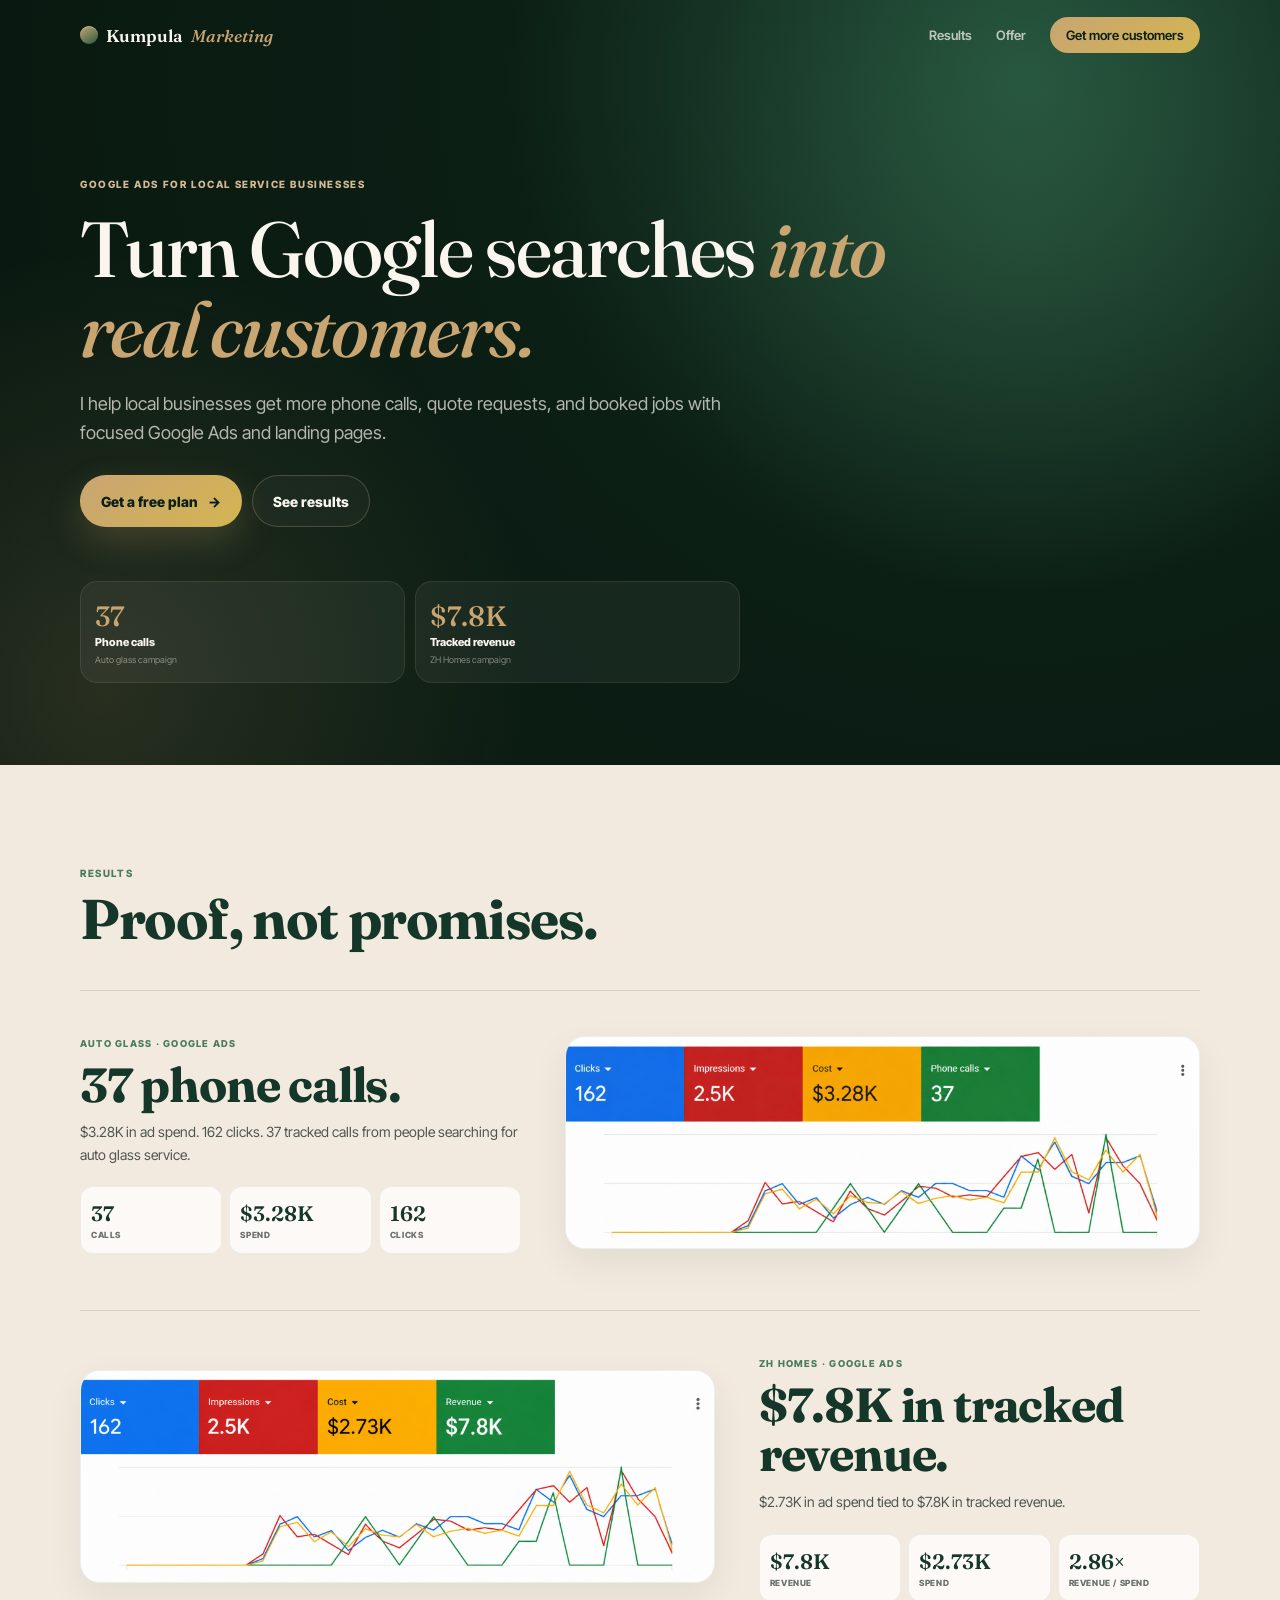
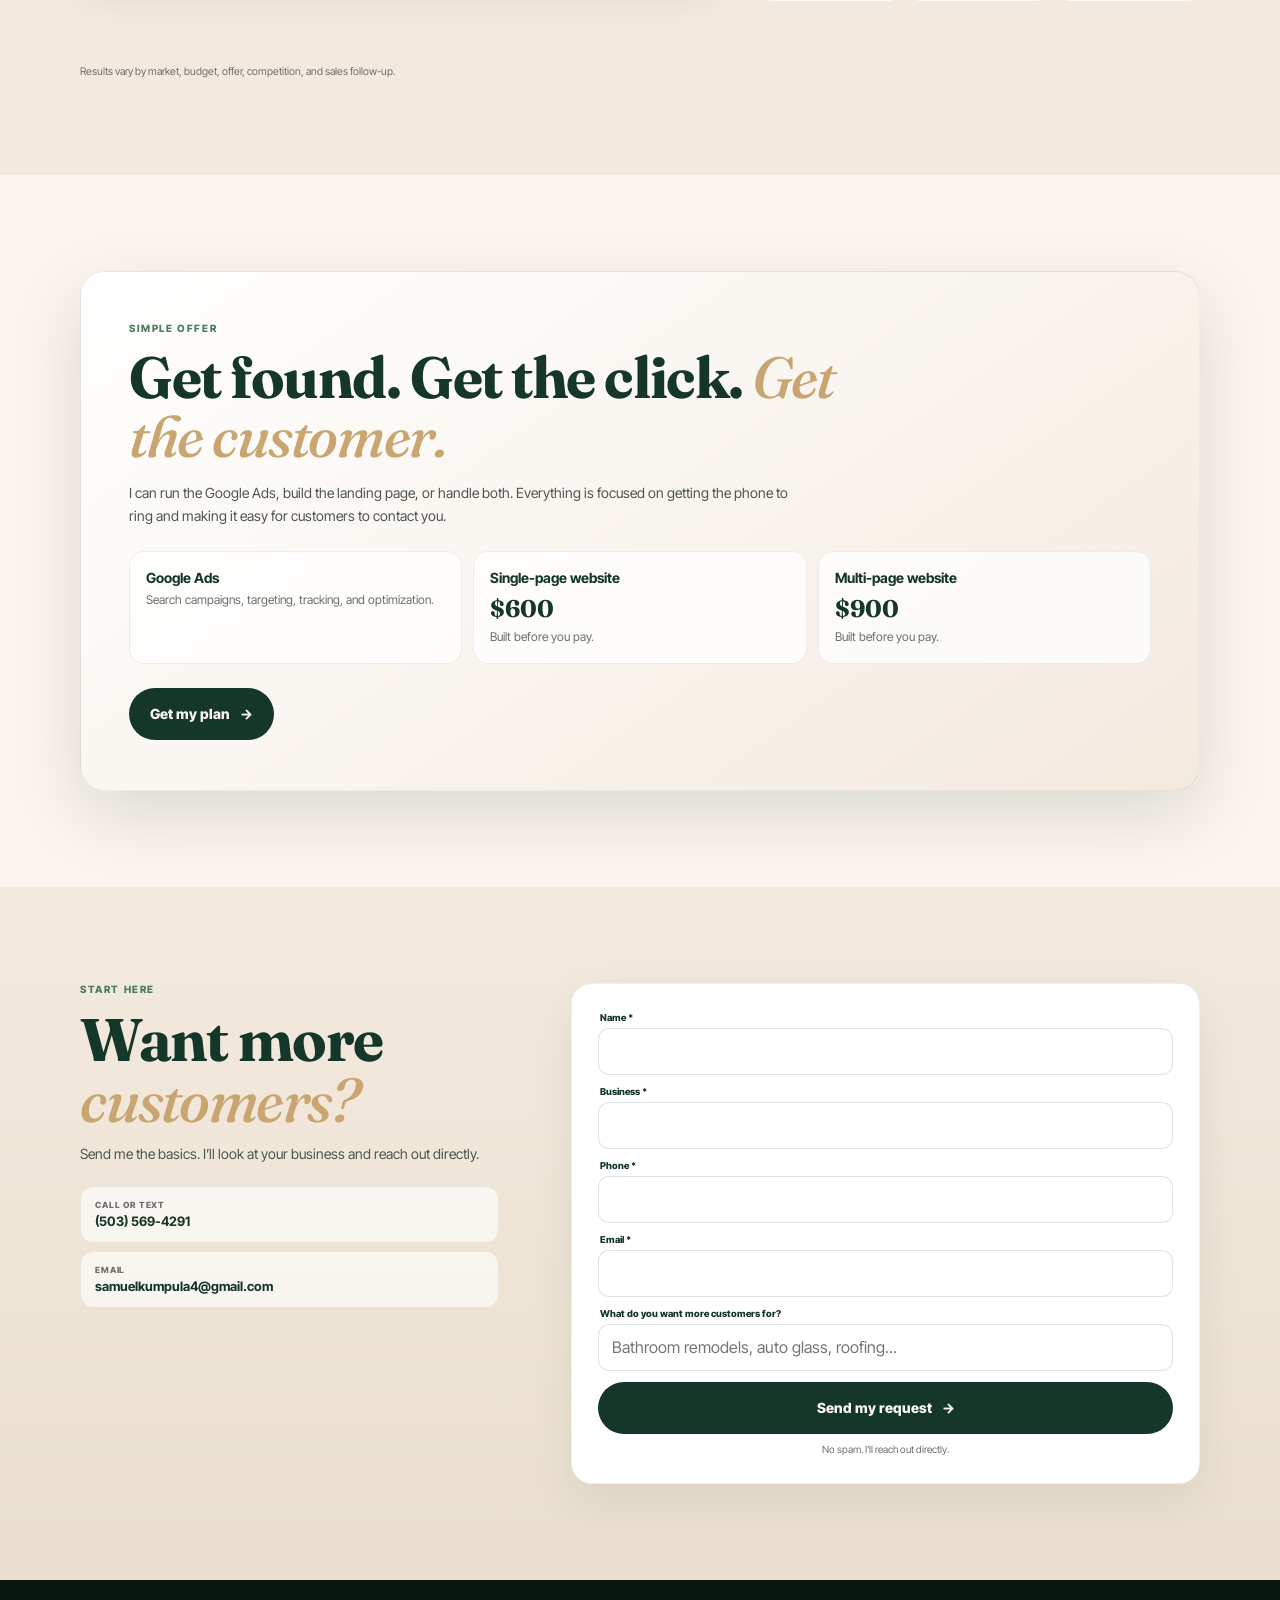
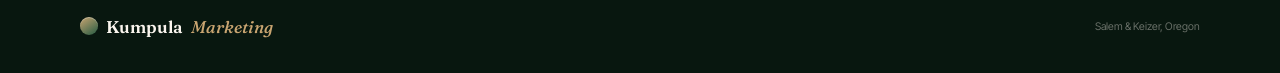
==== commit c04e45c4: "Add files via upload" ====
--- a/index.html
+++ b/index.html
@@ -3,367 +3,143 @@
 <head>
   <meta charset="utf-8">
   <meta name="viewport" content="width=device-width, initial-scale=1, viewport-fit=cover">
-  <title>Kumpula Marketing | Google Ads & Websites for Local Businesses</title>
-  <meta name="description" content="Kumpula Marketing helps local service businesses get more calls and customers with Google Ads, conversion-focused websites, and clear tracking.">
+  <title>Kumpula Marketing | Google Ads for Local Businesses</title>
+  <meta name="description" content="Kumpula Marketing helps local service businesses turn Google searches into phone calls, quote requests, and customers.">
   <meta name="theme-color" content="#0c1f15">
   <link rel="icon" href="data:image/svg+xml,<svg xmlns='http://www.w3.org/2000/svg' viewBox='0 0 100 100'><text y='.9em' font-size='90'>🌿</text></svg>">
   <link rel="preconnect" href="https://fonts.googleapis.com">
   <link rel="preconnect" href="https://fonts.gstatic.com" crossorigin>
-  <link href="https://fonts.googleapis.com/css2?family=Fraunces:ital,opsz,wght@0,9..144,400;0,9..144,500;0,9..144,600;0,9..144,700;1,9..144,500;1,9..144,600&family=Inter+Tight:wght@400;500;600;700;800&display=swap" rel="stylesheet">
+  <link href="https://fonts.googleapis.com/css2?family=Fraunces:ital,opsz,wght@0,9..144,500;0,9..144,600;0,9..144,700;1,9..144,500;1,9..144,600&family=Inter+Tight:wght@400;500;600;700;800&display=swap" rel="stylesheet">
   <link rel="stylesheet" href="style.css">
 </head>
 <body>
-  <div class="site-bg" aria-hidden="true">
-    <div class="bg-orb orb-one"></div>
-    <div class="bg-orb orb-two"></div>
-    <div class="bg-dots"></div>
-  </div>
-
   <header class="navbar" id="navbar">
     <div class="nav-inner">
-      <a href="#top" class="nav-logo" aria-label="Kumpula Marketing home">
-        <span class="logo-mark" aria-hidden="true"></span>
-        <span>Kumpula <em>Marketing</em></span>
-      </a>
-
-      <nav class="nav-links" aria-label="Primary navigation">
+      <a class="brand" href="#top" aria-label="Kumpula Marketing home"><span class="brand-dot"></span>Kumpula <em>Marketing</em></a>
+      <nav class="desktop-nav" aria-label="Primary navigation">
         <a href="#results">Results</a>
-        <a href="#services">Services</a>
         <a href="#offer">Offer</a>
-        <a href="#work">Work</a>
-        <a href="#contact" class="nav-cta">Get a plan</a>
+        <a class="nav-cta" href="#contact">Get more customers</a>
       </nav>
-
-      <button class="hamburger" type="button" aria-label="Open menu" aria-expanded="false">
-        <span></span><span></span><span></span>
-      </button>
+      <button class="hamburger" type="button" aria-label="Open menu" aria-expanded="false"><span></span><span></span><span></span></button>
     </div>
-
     <nav class="mobile-menu" aria-label="Mobile navigation">
       <a href="#results">Results</a>
-      <a href="#services">Services</a>
       <a href="#offer">Offer</a>
-      <a href="#work">Work</a>
-      <a href="#contact" class="mobile-menu-cta">Get a plan</a>
+      <a href="#contact">Get more customers</a>
     </nav>
   </header>
 
   <main id="top">
     <section class="hero">
-      <div class="hero-grain" aria-hidden="true"></div>
       <div class="hero-glow" aria-hidden="true"></div>
-      <span class="hero-star star-one" aria-hidden="true">✦</span>
-      <span class="hero-star star-two" aria-hidden="true">*</span>
-
       <div class="container hero-inner">
-        <div class="hero-grid">
-          <div class="hero-copy reveal">
-            <div class="eyebrow light"><span></span> Google Ads + websites for local service businesses</div>
-            <h1>
-              <span>Turn Google searches</span>
-              <em>into real customers.</em>
-            </h1>
-            <p class="hero-sub">I build focused Google Ads campaigns and conversion-ready websites for local businesses that want more qualified calls, quote requests, and booked jobs.</p>
-
-            <div class="hero-actions">
-              <a href="#contact" class="btn btn-gold"><span>Get a free campaign plan</span><span aria-hidden="true">→</span></a>
-              <a href="#results" class="btn btn-outline-light">See real results</a>
-            </div>
-
-            <div class="hero-proof-row" aria-label="Campaign highlights">
-              <div class="hero-proof-item"><strong>37</strong><span>phone calls</span><small>Auto glass</small></div>
-              <div class="hero-proof-item"><strong>$7.8K</strong><span>tracked revenue</span><small>ZH Homes</small></div>
-              <div class="hero-proof-item"><strong>Local</strong><span>service focus</span><small>Oregon businesses</small></div>
-            </div>
+        <div class="hero-copy reveal">
+          <div class="eyebrow">Google Ads for local service businesses</div>
+          <h1>Turn Google searches <em>into real customers.</em></h1>
+          <p>I help local businesses get more phone calls, quote requests, and booked jobs with focused Google Ads and landing pages.</p>
+          <div class="hero-actions">
+            <a class="btn btn-gold" href="#contact">Get a free plan <span>→</span></a>
+            <a class="btn btn-ghost" href="#results">See results</a>
           </div>
-
-          <aside class="hero-proof-card reveal" aria-label="Campaign proof">
-            <div class="proof-card-top">
-              <span class="proof-card-label">Campaign snapshot</span>
-              <span class="proof-live"><i></i> Google Ads</span>
-            </div>
-            <h2>37 tracked phone calls from a local auto glass campaign.</h2>
-            <p>The campaign reached people already searching for auto glass service and turned that demand into measurable calls.</p>
-            <div class="proof-stats">
-              <div><b>162</b><small>Clicks</small></div>
-              <div><b>$3.28K</b><small>Ad spend</small></div>
-              <div><b>37</b><small>Calls</small></div>
-            </div>
-            <a href="#results" class="proof-link">View campaign proof <span>→</span></a>
-          </aside>
         </div>
 
-        <div class="trust-strip reveal" aria-label="Businesses worked with">
-          <span class="trust-label">Worked with</span>
-          <a href="https://theoneclearchoiceautoglass.com" target="_blank" rel="noopener">The One Clear Choice Auto Glass</a>
-          <a href="https://zhhomeco.com" target="_blank" rel="noopener">ZH Homes</a>
-          <a href="https://keizermobiledetailing.com" target="_blank" rel="noopener">Keizer Mobile Detailing</a>
-          <a href="https://tenderheartspihc.com" target="_blank" rel="noopener">Tender Hearts</a>
+        <div class="proof-bar reveal" aria-label="Campaign highlights">
+          <div><strong>37</strong><span>Phone calls</span><small>Auto glass campaign</small></div>
+          <div><strong>$7.8K</strong><span>Tracked revenue</span><small>ZH Homes campaign</small></div>
         </div>
       </div>
     </section>
 
-    <section class="intro section bg-light">
-      <div class="container intro-grid">
-        <div class="intro-heading reveal">
-          <div class="chapter"><span></span><b>What I focus on</b></div>
-          <h2>Marketing built around <em>calls, jobs, and revenue.</em></h2>
+    <section class="results section" id="results">
+      <div class="container">
+        <div class="section-head reveal">
+          <span>Results</span>
+          <h2>Proof, not promises.</h2>
         </div>
-        <div class="intro-copy reveal">
-          <p>I keep the system simple: target people with buying intent, give them a strong page to land on, make contacting the business easy, and track what happens after the click.</p>
-          <p class="intro-note">No vanity-metric pitch. The goal is measurable business coming in.</p>
-        </div>
+
+        <article class="case reveal">
+          <div class="case-copy">
+            <span class="case-label">Auto glass · Google Ads</span>
+            <h3>37 phone calls.</h3>
+            <p>$3.28K in ad spend. 162 clicks. 37 tracked calls from people searching for auto glass service.</p>
+            <div class="metrics">
+              <div><b>37</b><small>Calls</small></div>
+              <div><b>$3.28K</b><small>Spend</small></div>
+              <div><b>162</b><small>Clicks</small></div>
+            </div>
+          </div>
+          <figure><img src="auto-glass-google-ads.png" alt="Auto glass Google Ads campaign dashboard showing 37 phone calls" loading="lazy"></figure>
+        </article>
+
+        <article class="case reverse reveal">
+          <div class="case-copy">
+            <span class="case-label">ZH Homes · Google Ads</span>
+            <h3>$7.8K in tracked revenue.</h3>
+            <p>$2.73K in ad spend tied to $7.8K in tracked revenue.</p>
+            <div class="metrics">
+              <div><b>$7.8K</b><small>Revenue</small></div>
+              <div><b>$2.73K</b><small>Spend</small></div>
+              <div><b>2.86×</b><small>Revenue / spend</small></div>
+            </div>
+          </div>
+          <figure><img src="zh-homes-google-ads.png" alt="ZH Homes Google Ads dashboard showing $7.8K revenue and $2.73K cost" loading="lazy"></figure>
+        </article>
+
+        <p class="results-note reveal">Results vary by market, budget, offer, competition, and sales follow-up.</p>
       </div>
     </section>
 
-    <section class="results section bg-paper" id="results">
-      <div class="container">
-        <div class="section-head reveal">
-          <div class="chapter chapter-center"><span></span><b>Campaign results</b></div>
-          <h2>Real campaign snapshots.<br><em>Real numbers.</em></h2>
-          <p>Two local-service campaign examples. Results vary by market, budget, competition, offer, landing page, and sales follow-up.</p>
+    <section class="offer section" id="offer">
+      <div class="container offer-card reveal">
+        <div>
+          <span class="section-kicker">Simple offer</span>
+          <h2>Get found. Get the click. <em>Get the customer.</em></h2>
+          <p>I can run the Google Ads, build the landing page, or handle both. Everything is focused on getting the phone to ring and making it easy for customers to contact you.</p>
         </div>
-
-        <article class="case-card reveal">
-          <div class="case-copy">
-            <div class="case-kicker">Auto glass · Google Ads</div>
-            <h3>37 phone calls from a focused local campaign.</h3>
-            <p>The campaign targeted high-intent searches for auto glass service and produced 37 tracked phone calls.</p>
-            <div class="case-metrics">
-              <div><strong>37</strong><span>Phone calls</span></div>
-              <div><strong>$3.28K</strong><span>Ad spend</span></div>
-              <div><strong>162</strong><span>Clicks</span></div>
-              <div><strong>2.5K</strong><span>Impressions</span></div>
-            </div>
-            <a href="https://theoneclearchoiceautoglass.com" target="_blank" rel="noopener" class="text-link">Visit The One Clear Choice Auto Glass <span>→</span></a>
-          </div>
-          <figure class="dashboard-frame">
-            <img src="auto-glass-google-ads.png" alt="Google Ads dashboard showing 162 clicks, 2.5K impressions, $3.28K cost, and 37 phone calls" loading="lazy">
-            <figcaption>Google Ads campaign snapshot</figcaption>
-          </figure>
-        </article>
-
-        <article class="case-card reverse reveal">
-          <div class="case-copy">
-            <div class="case-kicker">Home remodeling · Google Ads</div>
-            <h3>$7.8K in tracked revenue from $2.73K in ad spend.</h3>
-            <p>For ZH Homes, paid search activity was tied to $7.8K in reported revenue, giving the campaign a clear revenue-to-spend picture.</p>
-            <div class="case-metrics">
-              <div><strong>$7.8K</strong><span>Tracked revenue</span></div>
-              <div><strong>$2.73K</strong><span>Ad spend</span></div>
-              <div><strong>2.86×</strong><span>Revenue / spend</span></div>
-              <div><strong>162</strong><span>Clicks</span></div>
-            </div>
-            <a href="https://zhhomeco.com" target="_blank" rel="noopener" class="text-link">Visit ZH Homes <span>→</span></a>
-          </div>
-          <figure class="dashboard-frame">
-            <img src="zh-homes-google-ads.png" alt="Google Ads dashboard showing 162 clicks, 2.5K impressions, $2.73K cost, and $7.8K revenue" loading="lazy">
-            <figcaption>Google Ads campaign snapshot</figcaption>
-          </figure>
-        </article>
+        <div class="offer-list">
+          <div class="offer-row"><strong>Google Ads</strong><span>Search campaigns, targeting, tracking, and optimization.</span></div>
+          <div class="offer-row"><strong>Single-page website</strong><b>$600</b><span>Built before you pay.</span></div>
+          <div class="offer-row"><strong>Multi-page website</strong><b>$900</b><span>Built before you pay.</span></div>
+        </div>
+        <a class="btn btn-forest" href="#contact">Get my plan <span>→</span></a>
       </div>
     </section>
 
-    <section class="services section bg-dark" id="services">
-      <div class="container">
-        <div class="section-head light reveal">
-          <div class="chapter chapter-center chapter-light"><span></span><b>What I do</b></div>
-          <h2>Everything needed to turn search demand <em>into customers.</em></h2>
-          <p>Focused services for local businesses. No bloated agency stack.</p>
-        </div>
-
-        <div class="service-grid">
-          <article class="service-card reveal">
-            <span class="service-num">01</span>
-            <h3>Google Ads</h3>
-            <p>Search campaigns built around the exact services and locations you want more work from.</p>
-            <ul>
-              <li>Keyword and competitor research</li>
-              <li>Call and form tracking</li>
-              <li>Location and schedule targeting</li>
-              <li>Search-term cleanup and optimization</li>
-            </ul>
-          </article>
-
-          <article class="service-card featured reveal">
-            <span class="service-num">02</span>
-            <h3>Websites & landing pages</h3>
-            <p>Fast, clear pages built to make the next step obvious on a phone.</p>
-            <ul>
-              <li>Mobile-first layout</li>
-              <li>Click-to-call and quote forms</li>
-              <li>Conversion-focused copy</li>
-              <li>Fast static code</li>
-            </ul>
-          </article>
-
-          <article class="service-card reveal">
-            <span class="service-num">03</span>
-            <h3>Tracking & optimization</h3>
-            <p>Use calls, forms, booked jobs, and revenue data to improve where the budget goes.</p>
-            <ul>
-              <li>Conversion tracking</li>
-              <li>Lead-quality review</li>
-              <li>Budget reallocation</li>
-              <li>Ongoing campaign cleanup</li>
-            </ul>
-          </article>
-        </div>
-      </div>
-    </section>
-
-    <section class="offer section bg-light" id="offer">
-      <div class="container">
-        <div class="offer-card reveal">
-          <div class="offer-copy">
-            <div class="chapter"><span></span><b>Website offer</b></div>
-            <h2>I build it first.<br><em>You pay when you want to use it.</em></h2>
-            <p>For website projects, I can build the first version before payment. You review it, request changes, and only move forward if you want the finished site.</p>
-            <div class="offer-badges">
-              <span>No upfront build payment</span>
-              <span>Mobile-first</span>
-              <span>Conversion focused</span>
-            </div>
-          </div>
-
-          <div class="offer-prices">
-            <div class="price-row">
-              <div><small>Single-page website</small><strong>$600</strong></div>
-              <span>Best for a focused local-service offer</span>
-            </div>
-            <div class="price-row">
-              <div><small>Multi-page website</small><strong>$900</strong></div>
-              <span>Best for businesses with multiple services</span>
-            </div>
-            <p class="offer-note">Google Ads management is scoped separately based on service area, competition, budget, and campaign needs. Ad spend is paid directly to Google.</p>
-            <a href="#contact" class="btn btn-forest">Request a website or campaign <span>→</span></a>
-          </div>
-        </div>
-      </div>
-    </section>
-
-    <section class="process section bg-paper">
-      <div class="container process-wrap">
-        <div class="section-head reveal">
-          <div class="chapter chapter-center"><span></span><b>How it works</b></div>
-          <h2>Simple path from search<br><em>to a booked job.</em></h2>
-        </div>
-
-        <div class="process-grid">
-          <article class="process-step reveal"><span>1</span><h3>Choose the offer</h3><p>Pick the service, location, and customer you actually want more of.</p></article>
-          <article class="process-step reveal"><span>2</span><h3>Build the path</h3><p>Set up the ad, landing page, call tracking, and conversion points.</p></article>
-          <article class="process-step reveal"><span>3</span><h3>Launch lean</h3><p>Start focused, cut irrelevant traffic quickly, and protect the budget.</p></article>
-          <article class="process-step reveal"><span>4</span><h3>Improve from data</h3><p>Use actual calls, leads, and jobs to decide what gets more budget.</p></article>
-        </div>
-      </div>
-    </section>
-
-    <section class="work section bg-dark" id="work">
-      <div class="container">
-        <div class="section-head light reveal">
-          <div class="chapter chapter-center chapter-light"><span></span><b>Selected work</b></div>
-          <h2>Local businesses I’ve <em>worked with.</em></h2>
-          <p>Website and marketing work for service businesses in Oregon and Washington.</p>
-        </div>
-
-        <div class="work-grid">
-          <a class="work-card reveal" href="https://theoneclearchoiceautoglass.com" target="_blank" rel="noopener"><span>Auto Glass</span><h3>The One Clear Choice</h3><p>Website, Google Business, and Google Ads.</p><b>Visit site →</b></a>
-          <a class="work-card reveal" href="https://zhhomeco.com" target="_blank" rel="noopener"><span>Remodeling</span><h3>ZH Homes</h3><p>Website, Google Business, and Google Ads.</p><b>Visit site →</b></a>
-          <a class="work-card reveal" href="https://keizermobiledetailing.com" target="_blank" rel="noopener"><span>Auto Detailing</span><h3>Keizer Mobile Detailing</h3><p>Website and guided quote funnel.</p><b>Visit site →</b></a>
-          <a class="work-card reveal" href="https://tenderheartspihc.com" target="_blank" rel="noopener"><span>Home Care</span><h3>Tender Hearts</h3><p>Website design and development.</p><b>Visit site →</b></a>
-        </div>
-      </div>
-    </section>
-
-    <section class="contact section bg-warm" id="contact">
+    <section class="contact section" id="contact">
       <div class="container contact-grid">
         <div class="contact-copy reveal">
-          <div class="chapter"><span></span><b>Start here</b></div>
-          <h2>Tell me what you want <em>more customers for.</em></h2>
-          <p>Send the basics. I’ll review the business, the service you want to sell, and what you already have in place, then I’ll reach out directly.</p>
-
-          <div class="contact-methods">
+          <span class="section-kicker">Start here</span>
+          <h2>Want more <em>customers?</em></h2>
+          <p>Send me the basics. I’ll look at your business and reach out directly.</p>
+          <div class="direct-contact">
             <a href="tel:+15035694291"><small>Call or text</small><strong>(503) 569-4291</strong></a>
             <a href="mailto:samuelkumpula4@gmail.com"><small>Email</small><strong>samuelkumpula4@gmail.com</strong></a>
           </div>
         </div>
 
         <form class="lead-form reveal" id="leadForm">
-          <div class="form-heading">
-            <span>Free campaign / website plan</span>
-            <h3>What do you want help with?</h3>
-          </div>
-
-          <div class="form-row two">
-            <label><span>Your name *</span><input type="text" name="name" autocomplete="name" required></label>
-            <label><span>Business name *</span><input type="text" name="business" autocomplete="organization" required></label>
-          </div>
-
-          <label><span>Website</span><input type="url" name="website" placeholder="https://yourbusiness.com" inputmode="url"></label>
-
-          <div class="form-row two">
-            <label><span>Phone *</span><input type="tel" name="phone" autocomplete="tel" required></label>
-            <label><span>Email *</span><input type="email" name="email" autocomplete="email" required></label>
-          </div>
-
-          <div class="form-row two">
-            <label>
-              <span>What do you want help with? *</span>
-              <select name="service" required>
-                <option value="" selected disabled>Select one</option>
-                <option>Google Ads</option>
-                <option>Website / landing page</option>
-                <option>Google Ads + website</option>
-                <option>Not sure yet</option>
-              </select>
-            </label>
-            <label>
-              <span>Monthly ad budget</span>
-              <select name="budget">
-                <option value="" selected>Not sure yet</option>
-                <option>Under $1,000</option>
-                <option>$1,000–$2,500</option>
-                <option>$2,500–$5,000</option>
-                <option>$5,000+</option>
-              </select>
-            </label>
-          </div>
-
-          <label><span>What service do you want more customers for?</span><textarea name="notes" rows="4" placeholder="Example: windshield replacement in Salem, bathroom remodels, electrical service calls..."></textarea></label>
-
+          <label><span>Name *</span><input type="text" name="name" autocomplete="name" required></label>
+          <label><span>Business *</span><input type="text" name="business" autocomplete="organization" required></label>
+          <label><span>Phone *</span><input type="tel" name="phone" autocomplete="tel" required></label>
+          <label><span>Email *</span><input type="email" name="email" autocomplete="email" required></label>
+          <label><span>What do you want more customers for?</span><input type="text" name="service" placeholder="Bathroom remodels, auto glass, roofing..."></label>
           <button class="btn btn-forest form-submit" type="submit">Send my request <span>→</span></button>
-          <p class="form-meta">No newsletter. I’ll review it and reach out directly.</p>
+          <p class="form-meta">No spam. I’ll reach out directly.</p>
           <div class="form-status" id="formStatus" role="status" aria-live="polite"></div>
         </form>
-      </div>
-    </section>
-
-    <section class="faq section bg-light">
-      <div class="container faq-wrap">
-        <div class="section-head reveal">
-          <div class="chapter chapter-center"><span></span><b>FAQ</b></div>
-          <h2>Before we launch.</h2>
-        </div>
-        <div class="faq-list">
-          <details class="reveal"><summary>Is ad spend included in your management fee?</summary><p>No. Ad spend is paid directly to Google through your Google Ads account. Management and build costs are separate.</p></details>
-          <details class="reveal"><summary>Do you guarantee a certain number of leads?</summary><p>No. Results depend on the market, budget, competition, offer, website, and sales follow-up. I focus on measurable campaigns and improving performance from real data.</p></details>
-          <details class="reveal"><summary>Do I need a new website before running ads?</summary><p>Not always. If your current site can convert traffic, we can use it. If it is the bottleneck, I can build a focused landing page or replace the site.</p></details>
-          <details class="reveal"><summary>What businesses do you work with?</summary><p>I focus on local service businesses where a call or quote request can turn into a meaningful job, including home services, automotive, remodeling, trades, and similar businesses.</p></details>
-        </div>
       </div>
     </section>
   </main>
 
   <footer class="footer">
     <div class="container footer-inner">
-      <div class="footer-brand"><span class="logo-mark" aria-hidden="true"></span><b>Kumpula <em>Marketing</em></b></div>
-      <p>Google Ads and websites for local service businesses.</p>
-      <div class="footer-links"><a href="#results">Results</a><a href="#services">Services</a><a href="#offer">Offer</a><a href="#contact">Contact</a></div>
+      <a class="brand" href="#top"><span class="brand-dot"></span>Kumpula <em>Marketing</em></a>
+      <span>Salem &amp; Keizer, Oregon</span>
     </div>
-    <div class="container footer-bottom">Made in the Willamette Valley.</div>
   </footer>
 
-  <a class="mobile-sticky-cta" href="#contact"><span>Get a free plan</span><b>→</b></a>
-  <script src="script.js" defer></script>
+  <a class="mobile-cta" href="#contact">Get more customers <span>→</span></a>
+  <script src="script.js"></script>
 </body>
 </html>
--- a/style.css
+++ b/style.css
@@ -3,146 +3,60 @@
   --forest:#15372a;
   --forest-mid:#245a42;
   --sage:#4a7c5c;
-  --sage-soft:#7a9e87;
   --tan:#d4b896;
   --tan-warm:#c9a571;
-  --tan-light:#e8d5b8;
   --cream:#faf5ee;
-  --cream-dark:#f0e8d9;
-  --paper:#f6ece0;
+  --paper:#f3eadf;
   --white:#fff;
-  --gold:#c9a84c;
-  --text:#1a1a1a;
-  --text-muted:#6b6b6b;
-  --text-soft:#4a4a4a;
-  --sale-red:#b8412f;
-  --shadow-warm:0 30px 60px -20px rgba(21,55,42,.18),0 10px 20px -10px rgba(21,55,42,.08);
-  --shadow-soft:0 12px 32px rgba(21,55,42,.08);
+  --text:#181b19;
+  --muted:#6b706c;
   --display:'Fraunces',Georgia,serif;
-  --body:'Inter Tight',system-ui,-apple-system,BlinkMacSystemFont,'Segoe UI',sans-serif;
+  --body:'Inter Tight',system-ui,sans-serif;
+  --shadow:0 24px 70px rgba(12,31,21,.12);
 }
+*{box-sizing:border-box;margin:0;padding:0}
+html{scroll-behavior:smooth}
+body{font-family:var(--body);color:var(--text);background:var(--cream);-webkit-font-smoothing:antialiased;overflow-x:hidden}
+a{color:inherit;text-decoration:none}
+img{display:block;max-width:100%}
+button,input{font:inherit}
+.container{width:min(1120px,calc(100% - 36px));margin:0 auto}
+.section{padding:76px 0}
 
-*,*::before,*::after{box-sizing:border-box}
-html{scroll-behavior:smooth;scroll-padding-top:78px}
-body{margin:0;font-family:var(--body);color:var(--text);background:var(--cream);overflow-x:hidden;-webkit-font-smoothing:antialiased;text-rendering:optimizeLegibility}
-body.menu-open{overflow:hidden}
-img{display:block;max-width:100%}
-a{text-decoration:none;color:inherit}
-button,input,textarea,select{font:inherit}
-button{cursor:pointer}
-::selection{background:var(--tan);color:var(--forest-deep)}
+.navbar{position:fixed;inset:0 0 auto;z-index:1000;transition:.25s ease}
+.navbar.scrolled{background:rgba(12,31,21,.94);backdrop-filter:blur(14px);border-bottom:1px solid rgba(212,184,150,.12)}
+.nav-inner{width:min(1120px,calc(100% - 36px));margin:auto;min-height:70px;display:flex;align-items:center;justify-content:space-between;gap:20px}
+.brand{display:inline-flex;align-items:center;gap:8px;color:var(--cream);font-family:var(--display);font-size:17px;font-weight:600;white-space:nowrap}
+.brand em{color:var(--tan-warm);font-style:italic;font-weight:500}.brand-dot{width:18px;height:18px;border-radius:50%;background:linear-gradient(145deg,var(--tan-warm),var(--forest-mid));box-shadow:inset 0 1px 0 rgba(255,255,255,.3)}
+.desktop-nav{display:none;align-items:center;gap:24px}.desktop-nav>a{color:rgba(250,245,238,.72);font-size:13px;font-weight:600}.desktop-nav>a:hover{color:var(--cream)}
+.nav-cta{padding:10px 16px;border-radius:999px;background:linear-gradient(135deg,var(--tan-warm),#d3b552)!important;color:var(--forest-deep)!important}
+.hamburger{width:42px;height:42px;display:grid;place-content:center;gap:5px;background:none;border:0;cursor:pointer}.hamburger span{width:22px;height:2px;background:var(--tan);transition:.2s ease}.hamburger.active span:nth-child(1){transform:translateY(7px) rotate(45deg)}.hamburger.active span:nth-child(2){opacity:0}.hamburger.active span:nth-child(3){transform:translateY(-7px) rotate(-45deg)}
+.mobile-menu{display:none;padding:0 18px 18px;background:rgba(12,31,21,.97);border-bottom:1px solid rgba(212,184,150,.12)}.mobile-menu.open{display:grid}.mobile-menu a{padding:15px;color:var(--cream);border-bottom:1px solid rgba(250,245,238,.08);font-weight:600}.mobile-menu a:last-child{border:0;color:var(--tan-warm)}
 
-.site-bg{position:fixed;inset:0;z-index:-10;pointer-events:none;background:var(--cream);overflow:hidden}
-.bg-dots{position:absolute;inset:-10%;background-image:radial-gradient(circle,rgba(20,47,33,.12) 1.2px,transparent 1.4px);background-size:24px 24px;opacity:.35}
-.bg-orb{position:absolute;border-radius:50%;filter:blur(95px);opacity:.45}
-.orb-one{width:480px;height:480px;top:18%;right:-150px;background:rgba(74,124,92,.32)}
-.orb-two{width:400px;height:400px;top:62%;left:-160px;background:rgba(212,184,150,.38)}
+.hero{position:relative;overflow:hidden;background:radial-gradient(circle at 80% 10%,#24533c 0%,var(--forest-deep) 42%,#08170f 100%);color:var(--cream)}
+.hero-glow{position:absolute;inset:0;background:radial-gradient(circle at 8% 90%,rgba(201,165,113,.16),transparent 32%),radial-gradient(circle at 80% 30%,rgba(74,124,92,.18),transparent 32%);pointer-events:none}
+.hero-inner{position:relative;z-index:1;padding:118px 0 54px}
+.hero-copy{max-width:820px}.eyebrow,.section-kicker{font-size:10px;letter-spacing:.16em;text-transform:uppercase;font-weight:800}.eyebrow{color:var(--tan);margin-bottom:20px}.section-kicker{color:var(--sage);display:block;margin-bottom:14px}
+h1,h2,h3{font-family:var(--display);line-height:1.02;letter-spacing:-.025em}h1{font-size:clamp(45px,13vw,78px);font-weight:500;max-width:850px}h1 em,h2 em{color:var(--tan-warm);font-style:italic;font-weight:500}.hero-copy>p{max-width:650px;margin-top:20px;color:rgba(250,245,238,.7);font-size:16px;line-height:1.62}
+.hero-actions{display:grid;gap:10px;margin-top:28px;max-width:420px}.btn{min-height:52px;padding:14px 20px;border-radius:999px;display:inline-flex;align-items:center;justify-content:center;gap:10px;font-size:14px;font-weight:800;border:1px solid transparent;transition:transform .2s ease}.btn:hover{transform:translateY(-2px)}.btn-gold{background:linear-gradient(135deg,var(--tan-warm),#d3b552);color:var(--forest-deep);box-shadow:0 14px 34px rgba(201,165,113,.22)}.btn-ghost{border-color:rgba(212,184,150,.25);color:var(--cream);background:rgba(255,255,255,.03)}.btn-forest{background:var(--forest);color:var(--cream)}
+.proof-bar{display:grid;grid-template-columns:1fr 1fr;gap:8px;margin-top:44px;max-width:660px}.proof-bar>div{padding:17px 14px;border-radius:17px;background:rgba(250,245,238,.05);border:1px solid rgba(212,184,150,.12)}.proof-bar strong{font-family:var(--display);font-size:28px;color:var(--tan-warm);font-weight:500}.proof-bar span{display:block;font-size:11px;font-weight:800;margin-top:2px}.proof-bar small{display:block;color:rgba(250,245,238,.46);font-size:9px;margin-top:5px}
 
-.container{width:min(1180px,calc(100% - 40px));margin:0 auto}
-.section{padding:86px 0;position:relative}
-.bg-light{background:rgba(250,245,238,.88);backdrop-filter:blur(3px)}
-.bg-paper{background:rgba(246,236,224,.82);backdrop-filter:blur(3px)}
-.bg-warm{background:linear-gradient(180deg,rgba(240,232,217,.92),rgba(235,224,207,.92));backdrop-filter:blur(3px)}
-.bg-dark{background:linear-gradient(180deg,var(--forest-deep),#091a11);color:var(--cream)}
+.results{background:var(--paper)}.section-head{margin-bottom:30px}.section-head>span{font-size:10px;letter-spacing:.16em;text-transform:uppercase;color:var(--sage);font-weight:800}.section-head h2{font-size:clamp(36px,10vw,56px);color:var(--forest);margin-top:9px}
+.case{display:grid;gap:24px;padding:22px 0;border-top:1px solid rgba(21,55,42,.12)}.case+.case{margin-top:16px}.case-label{display:inline-block;font-size:9.5px;letter-spacing:.13em;text-transform:uppercase;color:var(--sage);font-weight:800}.case h3{font-size:clamp(34px,9vw,48px);color:var(--forest);margin-top:10px}.case-copy>p{margin-top:12px;color:#4e5650;font-size:14px;line-height:1.6;max-width:540px}.metrics{display:grid;grid-template-columns:repeat(3,1fr);gap:7px;margin-top:20px}.metrics>div{padding:13px 10px;border-radius:13px;background:rgba(255,255,255,.72);border:1px solid rgba(21,55,42,.07)}.metrics b{font-family:var(--display);font-size:21px;color:var(--forest);font-weight:600}.metrics small{display:block;font-size:8.5px;text-transform:uppercase;letter-spacing:.07em;color:var(--muted);margin-top:4px;font-weight:800}.case figure{overflow:hidden;border-radius:16px;background:#fff;border:1px solid rgba(21,55,42,.08);box-shadow:0 14px 35px rgba(21,55,42,.08)}.case figure img{width:100%;aspect-ratio:3/1;object-fit:cover}.results-note{margin-top:22px;color:var(--muted);font-size:10.5px;line-height:1.5}
 
-h1,h2,h3,h4{font-family:var(--display);font-weight:500;letter-spacing:-.025em;line-height:1.06;margin:0}
-h2{font-size:clamp(36px,6vw,64px)}
-h2 em,h1 em{font-style:italic;color:var(--tan-warm);font-weight:500}
-p{margin:0}
+.offer{background:var(--cream)}.offer-card{padding:26px 20px;border-radius:25px;background:linear-gradient(145deg,#fff,var(--paper));border:1px solid rgba(21,55,42,.08);box-shadow:var(--shadow)}.offer-card h2{font-size:clamp(38px,10vw,58px);color:var(--forest);max-width:760px}.offer-card>div:first-child>p{margin-top:14px;max-width:660px;color:#4e5650;font-size:14px;line-height:1.65}.offer-list{display:grid;gap:9px;margin:24px 0}.offer-row{position:relative;padding:17px 16px;border-radius:15px;background:rgba(255,255,255,.75);border:1px solid rgba(21,55,42,.08)}.offer-row strong{display:block;color:var(--forest);font-size:14px}.offer-row b{position:absolute;right:16px;top:15px;font-family:var(--display);font-size:24px;color:var(--forest)}.offer-row span{display:block;margin-top:5px;padding-right:58px;color:var(--muted);font-size:12px;line-height:1.5}.offer-card>.btn{width:100%}
 
-.navbar{position:fixed;top:0;left:0;right:0;z-index:1000;transition:background .25s ease,backdrop-filter .25s ease,border-color .25s ease;background:rgba(12,31,21,.64);backdrop-filter:blur(12px);border-bottom:1px solid rgba(212,184,150,.08)}
-.navbar.scrolled{background:rgba(12,31,21,.92);backdrop-filter:blur(18px) saturate(1.2)}
-.nav-inner{width:min(1180px,calc(100% - 40px));min-height:68px;margin:0 auto;display:flex;align-items:center;justify-content:space-between;gap:18px}
-.nav-logo{display:flex;align-items:center;gap:9px;color:var(--cream);font-family:var(--display);font-size:17px;font-weight:500;white-space:nowrap}
-.nav-logo em{font-style:italic;color:var(--tan-warm)}
-.logo-mark{width:24px;height:24px;border-radius:50%;display:inline-block;background:radial-gradient(circle at 30% 30%,var(--tan-warm),var(--forest-mid));box-shadow:inset 0 1px 2px rgba(0,0,0,.35)}
-.nav-links{display:none;align-items:center;gap:22px}
-.nav-links>a:not(.nav-cta){font-size:13px;color:rgba(250,245,238,.72);font-weight:600;transition:color .2s ease}
-.nav-links>a:hover{color:var(--cream)}
-.nav-cta{padding:10px 18px;border-radius:999px;background:linear-gradient(135deg,var(--tan-warm),var(--gold));color:var(--forest-deep);font-weight:700;font-size:13px}
-.hamburger{width:42px;height:42px;border-radius:12px;border:1px solid rgba(232,213,184,.18);background:rgba(255,255,255,.03);padding:10px}
-.hamburger span{display:block;height:2px;background:var(--tan-light);border-radius:4px;margin:4px 0;transition:transform .2s ease,opacity .2s ease}
-.hamburger.active span:nth-child(1){transform:translateY(6px) rotate(45deg)}
-.hamburger.active span:nth-child(2){opacity:0}
-.hamburger.active span:nth-child(3){transform:translateY(-6px) rotate(-45deg)}
-.mobile-menu{display:none;flex-direction:column;padding:8px 20px 18px;background:rgba(12,31,21,.98);border-top:1px solid rgba(212,184,150,.08)}
-.mobile-menu.open{display:flex}
-.mobile-menu a{padding:14px 4px;color:rgba(250,245,238,.85);font-weight:600;border-bottom:1px solid rgba(232,213,184,.08)}
-.mobile-menu-cta{margin-top:8px!important;text-align:center;background:linear-gradient(135deg,var(--tan-warm),var(--gold));color:var(--forest-deep)!important;border-radius:999px;border-bottom:0!important}
+.contact{background:linear-gradient(180deg,var(--paper),#eadfce)}.contact-grid{display:grid;gap:28px}.contact-copy h2{font-size:clamp(40px,11vw,60px);color:var(--forest)}.contact-copy>p{margin-top:12px;color:#4e5650;font-size:14px;line-height:1.6}.direct-contact{display:grid;gap:8px;margin-top:20px}.direct-contact a{padding:13px 14px;border-radius:13px;background:rgba(255,255,255,.62);border:1px solid rgba(21,55,42,.08)}.direct-contact small{display:block;font-size:8.5px;text-transform:uppercase;letter-spacing:.1em;color:var(--muted);font-weight:800}.direct-contact strong{display:block;margin-top:3px;color:var(--forest);font-size:13px}
+.lead-form{padding:20px 17px;border-radius:21px;background:#fff;border:1px solid rgba(21,55,42,.08);box-shadow:0 18px 45px rgba(21,55,42,.08)}.lead-form label{display:block;margin-bottom:11px}.lead-form label>span{display:block;margin:0 0 5px 2px;color:var(--forest);font-size:9.5px;font-weight:800}.lead-form input{width:100%;min-height:47px;padding:12px 13px;border-radius:11px;border:1px solid rgba(21,55,42,.13);outline:none;color:var(--text);background:#fff}.lead-form input:focus{border-color:var(--sage);box-shadow:0 0 0 4px rgba(74,124,92,.08)}.form-submit{width:100%;border:0;cursor:pointer}.form-meta{text-align:center;margin-top:9px;color:var(--muted);font-size:10px}.form-status{display:none;margin-top:10px;padding:10px 11px;border-radius:10px;font-size:11px;font-weight:700}.form-status.show{display:block}.form-status.success{background:rgba(74,124,92,.11);color:var(--forest)}.form-status.error{background:rgba(177,67,47,.1);color:#963d2e}
 
-.hero{position:relative;overflow:hidden;background:radial-gradient(ellipse at 20% 0%,#1d4832 0%,var(--forest-deep) 50%,#0a1b11 100%);color:var(--cream);min-height:100svh}
-.hero-grain{position:absolute;inset:0;opacity:.25;pointer-events:none;background-image:url("data:image/svg+xml;utf8,<svg xmlns='http://www.w3.org/2000/svg' viewBox='0 0 200 200'><filter id='n'><feTurbulence baseFrequency='.9' numOctaves='2'/><feColorMatrix values='0 0 0 0 .06 0 0 0 0 .12 0 0 0 0 .08 0 0 0 .16 0'/></filter><rect width='200' height='200' filter='url(%23n)'/></svg>")}
-.hero-glow{position:absolute;inset:0;background:radial-gradient(circle at 80% 20%,rgba(212,184,150,.18),transparent 30%),radial-gradient(circle at 10% 85%,rgba(74,124,92,.25),transparent 35%);pointer-events:none}
-.hero-star{position:absolute;color:var(--tan-warm);opacity:.26;font-family:var(--display);font-style:italic;pointer-events:none}
-.star-one{top:18%;left:6%;font-size:40px}
-.star-two{bottom:18%;right:5%;font-size:30px}
-.hero-inner{position:relative;z-index:2;padding:112px 0 42px}
-.hero-grid{display:grid;grid-template-columns:1fr;gap:30px;align-items:center}
-.eyebrow,.chapter{display:flex;align-items:center;gap:10px;font-size:10px;font-weight:800;letter-spacing:.17em;text-transform:uppercase}
-.eyebrow.light{color:rgba(232,213,184,.72);margin-bottom:18px}
-.eyebrow>span,.chapter>span{width:22px;height:1px;background:var(--tan-warm);flex:0 0 22px}
-.hero h1{font-size:clamp(44px,12vw,74px);line-height:.98}
-.hero h1 span,.hero h1 em{display:block}
-.hero h1 em{margin-top:5px}
-.hero-sub{font-size:16px;line-height:1.62;color:rgba(232,213,184,.72);margin-top:22px;max-width:650px}
-.hero-actions{display:grid;grid-template-columns:1fr;gap:10px;margin-top:28px}
-.btn{display:inline-flex;align-items:center;justify-content:center;gap:10px;min-height:54px;padding:14px 22px;border-radius:999px;border:none;font-size:14px;font-weight:700;transition:transform .2s ease,box-shadow .2s ease,background .2s ease}
-.btn:active{transform:scale(.985)}
-.btn-gold{background:linear-gradient(135deg,var(--tan-warm),var(--gold));color:var(--forest-deep);box-shadow:0 14px 30px -10px rgba(201,168,76,.45)}
-.btn-outline-light{border:1px solid rgba(232,213,184,.22);color:var(--cream);background:rgba(255,255,255,.035)}
-.btn-forest{background:linear-gradient(135deg,var(--forest),var(--forest-mid));color:var(--cream);box-shadow:0 14px 28px -12px rgba(21,55,42,.42)}
-.hero-proof-row{display:grid;grid-template-columns:repeat(3,minmax(0,1fr));gap:7px;margin-top:28px}
-.hero-proof-item{padding:13px 9px;border-radius:14px;background:rgba(250,245,238,.045);border:1px solid rgba(232,213,184,.1);min-width:0}
-.hero-proof-item strong{display:block;font-family:var(--display);font-size:20px;color:var(--cream);font-weight:500;white-space:nowrap}
-.hero-proof-item span{display:block;font-size:10px;font-weight:700;color:rgba(250,245,238,.85);margin-top:3px}
-.hero-proof-item small{display:block;font-size:8.5px;color:rgba(232,213,184,.42);margin-top:4px;line-height:1.2}
-.hero-proof-card{padding:22px 18px;border-radius:22px;background:linear-gradient(160deg,rgba(250,245,238,.07),rgba(250,245,238,.025));border:1px solid rgba(212,184,150,.18);backdrop-filter:blur(18px);box-shadow:0 30px 70px rgba(0,0,0,.2)}
-.proof-card-top{display:flex;align-items:center;justify-content:space-between;gap:12px;margin-bottom:16px}
-.proof-card-label{font-size:9.5px;font-weight:800;letter-spacing:.15em;text-transform:uppercase;color:var(--tan)}
-.proof-live{font-size:9.5px;color:rgba(232,213,184,.58);display:flex;align-items:center;gap:6px}.proof-live i{width:6px;height:6px;border-radius:50%;background:#7fc89b;box-shadow:0 0 0 4px rgba(127,200,155,.11)}
-.hero-proof-card h2{font-size:clamp(26px,8vw,38px);color:var(--cream);line-height:1.08}
-.hero-proof-card>p{margin-top:13px;color:rgba(232,213,184,.62);font-size:13.5px;line-height:1.6}
-.proof-stats{display:grid;grid-template-columns:repeat(3,minmax(0,1fr));gap:7px;margin:18px 0}
-.proof-stats div{padding:12px 9px;border-radius:13px;background:rgba(250,245,238,.05);border:1px solid rgba(232,213,184,.09)}
-.proof-stats b{display:block;font-family:var(--display);font-size:20px;font-weight:500;color:var(--tan-warm);white-space:nowrap}.proof-stats small{display:block;margin-top:4px;font-size:8px;text-transform:uppercase;letter-spacing:.08em;color:rgba(232,213,184,.5)}
-.proof-link{display:inline-flex;gap:8px;align-items:center;color:var(--tan-warm);font-size:12px;font-weight:700}
-.trust-strip{display:flex;gap:8px;overflow-x:auto;padding:16px 0 2px;margin-top:28px;scrollbar-width:none}.trust-strip::-webkit-scrollbar{display:none}
-.trust-strip>*{flex:0 0 auto}
-.trust-label,.trust-strip a{padding:9px 12px;border-radius:999px;border:1px solid rgba(232,213,184,.1);font-size:10px;color:rgba(232,213,184,.62);background:rgba(255,255,255,.025);white-space:nowrap}
-.trust-label{color:var(--tan);font-weight:800;letter-spacing:.11em;text-transform:uppercase}
+.footer{padding:36px 0 92px;background:#08170f}.footer-inner{display:flex;align-items:center;justify-content:center;flex-direction:column;gap:11px}.footer-inner>span{font-size:10.5px;color:rgba(250,245,238,.4)}
+.mobile-cta{position:fixed;z-index:1200;left:12px;right:12px;bottom:max(12px,env(safe-area-inset-bottom));min-height:54px;padding:14px 18px;border-radius:999px;background:linear-gradient(135deg,var(--tan-warm),#d3b552);color:var(--forest-deep);display:flex;align-items:center;justify-content:space-between;font-size:13px;font-weight:800;box-shadow:0 18px 42px rgba(0,0,0,.28)}
+.reveal{opacity:0;transform:translateY(18px);transition:opacity .65s cubic-bezier(.16,1,.3,1),transform .65s cubic-bezier(.16,1,.3,1)}.reveal.visible{opacity:1;transform:none}
 
-.chapter{color:var(--forest);margin-bottom:18px}.chapter b{font-weight:800}.chapter-center{justify-content:center}.chapter-light{color:var(--cream)}
-.intro-grid{display:grid;gap:24px}.intro-heading h2{font-size:clamp(38px,10vw,58px)}
-.intro-copy{display:grid;gap:14px}.intro-copy p{font-size:16px;line-height:1.7;color:var(--text-soft)}.intro-note{font-family:var(--display);font-style:italic;color:var(--sage)!important}
-
-.section-head{text-align:center;max-width:760px;margin:0 auto 36px}.section-head h2{color:var(--forest)}.section-head>p{margin:16px auto 0;max-width:620px;color:var(--text-soft);font-size:15px;line-height:1.68}.section-head.light h2{color:var(--cream)}.section-head.light>p{color:rgba(232,213,184,.62)}
-.case-card{display:grid;gap:24px;padding:22px;border-radius:24px;background:rgba(255,255,255,.78);border:1px solid rgba(21,55,42,.08);box-shadow:var(--shadow-soft);margin-top:20px;overflow:hidden}
-.case-copy{display:flex;flex-direction:column;justify-content:center}.case-kicker{font-size:10px;font-weight:800;letter-spacing:.14em;text-transform:uppercase;color:var(--sage);margin-bottom:11px}.case-copy h3{font-size:clamp(30px,8.5vw,44px);color:var(--forest)}.case-copy>p{font-size:14.5px;line-height:1.65;color:var(--text-soft);margin-top:13px}.case-metrics{display:grid;grid-template-columns:repeat(2,minmax(0,1fr));gap:8px;margin:18px 0}.case-metrics div{padding:14px 12px;border-radius:14px;background:rgba(74,124,92,.06);border:1px solid rgba(74,124,92,.1)}.case-metrics strong{display:block;font-family:var(--display);font-size:25px;color:var(--forest);font-weight:500}.case-metrics span{display:block;margin-top:4px;font-size:9px;font-weight:800;letter-spacing:.08em;text-transform:uppercase;color:var(--text-muted)}
-.text-link{display:inline-flex;align-items:center;gap:8px;color:var(--sage);font-size:13px;font-weight:800}.dashboard-frame{margin:0;border-radius:18px;overflow:hidden;background:#fff;border:1px solid rgba(21,55,42,.08);box-shadow:0 18px 44px -20px rgba(21,55,42,.28)}.dashboard-frame img{width:100%;aspect-ratio:3/1;object-fit:cover;object-position:center}.dashboard-frame figcaption{padding:10px 12px;background:rgba(21,55,42,.03);font-size:9px;text-transform:uppercase;letter-spacing:.1em;color:var(--text-muted);font-weight:700}
-
-.service-grid{display:grid;gap:12px}.service-card{padding:24px 20px;border-radius:22px;background:rgba(250,245,238,.04);border:1px solid rgba(212,184,150,.12)}.service-card.featured{background:linear-gradient(160deg,rgba(212,184,150,.11),rgba(74,124,92,.09));border-color:rgba(212,184,150,.25)}.service-num{font-family:var(--display);font-style:italic;color:var(--tan-warm);font-size:18px}.service-card h3{font-size:29px;color:var(--cream);margin-top:13px}.service-card p{color:rgba(232,213,184,.6);font-size:14px;line-height:1.62;margin-top:10px}.service-card ul{list-style:none;padding:0;margin:18px 0 0;display:grid;gap:9px}.service-card li{font-size:13px;line-height:1.45;color:rgba(232,213,184,.82);padding-left:20px;position:relative}.service-card li::before{content:'✓';position:absolute;left:0;color:#7fc89b;font-weight:800}
-
-.offer-card{border-radius:26px;background:linear-gradient(145deg,rgba(255,255,255,.88),rgba(246,236,224,.82));border:1px solid rgba(21,55,42,.08);box-shadow:var(--shadow-warm);padding:24px 20px;display:grid;gap:26px;overflow:hidden;position:relative}.offer-card::after{content:'';position:absolute;width:220px;height:220px;border-radius:50%;right:-110px;top:-100px;background:radial-gradient(circle,rgba(74,124,92,.17),transparent 70%);pointer-events:none}.offer-copy,.offer-prices{position:relative;z-index:1}.offer-copy h2{font-size:clamp(36px,10vw,58px);color:var(--forest)}.offer-copy>p{margin-top:14px;font-size:15px;line-height:1.68;color:var(--text-soft)}.offer-badges{display:flex;flex-wrap:wrap;gap:7px;margin-top:18px}.offer-badges span{padding:7px 10px;border-radius:999px;background:rgba(74,124,92,.08);border:1px solid rgba(74,124,92,.12);font-size:10px;font-weight:700;color:var(--sage)}.offer-prices{display:grid;gap:10px}.price-row{padding:17px 15px;border-radius:17px;background:rgba(255,255,255,.74);border:1px solid rgba(21,55,42,.08)}.price-row>div{display:flex;align-items:flex-end;justify-content:space-between;gap:12px}.price-row small{font-size:11px;font-weight:800;color:var(--forest);text-transform:uppercase;letter-spacing:.08em}.price-row strong{font-family:var(--display);font-size:30px;color:var(--forest);font-weight:500}.price-row>span{display:block;margin-top:6px;font-size:11.5px;color:var(--text-muted)}.offer-note{font-size:11.5px;line-height:1.55;color:var(--text-muted);padding:4px 3px}
-
-.process-wrap{max-width:1000px}.process-grid{display:grid;gap:10px}.process-step{padding:22px 18px;border-radius:19px;background:rgba(255,255,255,.72);border:1px solid rgba(21,55,42,.08);position:relative}.process-step>span{display:flex;width:42px;height:42px;align-items:center;justify-content:center;border-radius:13px;background:var(--forest);color:var(--tan-light);font-family:var(--display);font-style:italic;font-size:20px}.process-step h3{font-size:25px;color:var(--forest);margin-top:15px}.process-step p{margin-top:8px;color:var(--text-soft);font-size:13.5px;line-height:1.58}
-
-.work-grid{display:grid;gap:12px}.work-card{padding:22px;border-radius:20px;background:rgba(250,245,238,.04);border:1px solid rgba(212,184,150,.12);transition:transform .25s ease,border-color .25s ease}.work-card span{font-size:9.5px;text-transform:uppercase;letter-spacing:.13em;font-weight:800;color:var(--sage-soft)}.work-card h3{font-size:28px;color:var(--cream);margin-top:12px}.work-card p{font-size:13px;line-height:1.55;color:rgba(232,213,184,.58);margin-top:8px}.work-card b{display:inline-block;margin-top:17px;color:var(--tan-warm);font-size:12px}
-
-.contact-grid{display:grid;gap:28px}.contact-copy h2{font-size:clamp(38px,10vw,58px);color:var(--forest)}.contact-copy>p{font-size:15px;line-height:1.68;color:var(--text-soft);margin-top:15px}.contact-methods{display:grid;gap:9px;margin-top:22px}.contact-methods a{padding:13px 14px;border-radius:14px;background:rgba(255,255,255,.58);border:1px solid rgba(21,55,42,.08)}.contact-methods small{display:block;font-size:9px;font-weight:800;text-transform:uppercase;letter-spacing:.1em;color:var(--text-muted)}.contact-methods strong{display:block;font-size:14px;color:var(--forest);margin-top:3px}.lead-form{padding:22px 18px;border-radius:22px;background:#fff;border:1px solid rgba(21,55,42,.08);box-shadow:var(--shadow-soft)}.form-heading{margin-bottom:18px}.form-heading>span{font-size:9.5px;font-weight:800;text-transform:uppercase;letter-spacing:.12em;color:var(--sage)}.form-heading h3{font-family:var(--display);font-size:28px;color:var(--forest);margin-top:7px}.lead-form label{display:block;margin-bottom:12px}.lead-form label>span{display:block;font-size:10px;font-weight:800;color:var(--forest);margin:0 0 6px 2px}.lead-form input,.lead-form select,.lead-form textarea{width:100%;border:1px solid rgba(21,55,42,.13);border-radius:12px;background:#fff;padding:13px 13px;color:var(--text);outline:none;transition:border-color .2s ease,box-shadow .2s ease;font-size:14px}.lead-form textarea{resize:vertical;min-height:96px}.lead-form input:focus,.lead-form select:focus,.lead-form textarea:focus{border-color:var(--sage);box-shadow:0 0 0 4px rgba(74,124,92,.08)}.form-row.two{display:grid;grid-template-columns:1fr;gap:0}.form-submit{width:100%;margin-top:2px}.form-meta{font-size:10.5px;text-align:center;color:var(--text-muted);margin-top:10px}.form-status{display:none;margin-top:12px;padding:11px 12px;border-radius:11px;font-size:12px;font-weight:700}.form-status.show{display:block}.form-status.success{background:rgba(74,124,92,.1);color:var(--forest)}.form-status.error{background:rgba(184,65,47,.1);color:var(--sale-red)}
-
-.faq-wrap{max-width:820px}.faq-list{display:grid;gap:8px}.faq-list details{background:rgba(255,255,255,.7);border:1px solid rgba(21,55,42,.08);border-radius:16px;overflow:hidden}.faq-list summary{list-style:none;cursor:pointer;padding:17px 16px;font-weight:700;color:var(--forest);font-size:14px}.faq-list summary::-webkit-details-marker{display:none}.faq-list summary::after{content:'+';float:right;color:var(--sage);font-size:20px;font-weight:500}.faq-list details[open] summary::after{content:'–'}.faq-list details p{padding:0 16px 17px;color:var(--text-soft);font-size:13px;line-height:1.58}
-
-.footer{background:#081810;color:var(--cream);padding:44px 0 92px}.footer-inner{display:grid;gap:18px;text-align:center;justify-items:center}.footer-brand{display:flex;align-items:center;gap:8px;font-family:var(--display)}.footer-brand em{color:var(--tan-warm);font-style:italic}.footer-inner>p{font-size:12px;color:rgba(232,213,184,.45)}.footer-links{display:flex;flex-wrap:wrap;justify-content:center;gap:15px}.footer-links a{font-size:12px;color:rgba(232,213,184,.58)}.footer-bottom{text-align:center;margin-top:26px;padding-top:20px;border-top:1px solid rgba(232,213,184,.08);font-family:var(--display);font-style:italic;font-size:12px;color:rgba(232,213,184,.35)}
-.mobile-sticky-cta{position:fixed;z-index:1200;left:12px;right:12px;bottom:max(12px,env(safe-area-inset-bottom));display:flex;align-items:center;justify-content:space-between;padding:14px 17px;border-radius:999px;background:linear-gradient(135deg,var(--tan-warm),var(--gold));color:var(--forest-deep);font-size:13px;font-weight:800;box-shadow:0 18px 45px rgba(0,0,0,.3)}
-
-.reveal{opacity:0;transform:translateY(20px);transition:opacity .7s cubic-bezier(.16,1,.3,1),transform .7s cubic-bezier(.16,1,.3,1)}.reveal.visible{opacity:1;transform:none}
-
-@media (min-width:640px){
-  .container{width:min(1180px,calc(100% - 64px))}.section{padding:105px 0}.hero-inner{padding:132px 0 54px}.hero-actions{display:flex}.hero-proof-card{padding:27px 25px}.case-card{padding:30px}.offer-card{padding:34px}.lead-form{padding:28px 26px}.form-row.two{grid-template-columns:1fr 1fr;gap:10px}.process-grid{grid-template-columns:repeat(2,minmax(0,1fr))}.work-grid{grid-template-columns:repeat(2,minmax(0,1fr))}
+@media(min-width:640px){
+  .container,.nav-inner{width:min(1120px,calc(100% - 64px))}.section{padding:96px 0}.hero-inner{padding:148px 0 68px}.hero-actions{display:flex;max-width:none}.proof-bar{gap:10px}.case{padding:30px 0}.offer-card{padding:38px 34px}.offer-card>.btn{width:auto}.contact-grid{gap:40px}.lead-form{padding:28px 26px}
 }
-
-@media (min-width:900px){
-  .section{padding:132px 0}.nav-inner{width:min(1180px,calc(100% - 64px));min-height:78px}.nav-links{display:flex}.hamburger{display:none}.mobile-menu{display:none!important}.hero-inner{padding:170px 0 68px}.hero-grid{grid-template-columns:1.25fr .85fr;gap:58px}.hero h1{font-size:clamp(58px,6.7vw,86px)}.hero-sub{font-size:18px}.hero-proof-row{max-width:630px;gap:9px}.hero-proof-item{padding:15px 14px}.hero-proof-item strong{font-size:25px}.hero-proof-item span{font-size:11px}.hero-proof-item small{font-size:9px}.hero-proof-card{padding:30px 28px}.trust-strip{justify-content:flex-start;overflow:visible;flex-wrap:wrap;margin-top:38px}.intro-grid{grid-template-columns:1.05fr .95fr;gap:72px;align-items:end}.intro-copy{padding-bottom:6px}.section-head{margin-bottom:54px}.case-card{grid-template-columns:.9fr 1.1fr;gap:42px;align-items:center;padding:38px;margin-top:30px}.case-card.reverse{grid-template-columns:1.1fr .9fr}.case-card.reverse .case-copy{order:2}.case-card.reverse .dashboard-frame{order:1}.case-copy h3{font-size:42px}.dashboard-frame img{aspect-ratio:3/1}.service-grid{grid-template-columns:repeat(3,minmax(0,1fr));gap:16px}.service-card{padding:30px 26px;min-height:370px}.offer-card{grid-template-columns:1.05fr .95fr;gap:54px;padding:48px 46px}.offer-prices{align-content:center}.process-grid{grid-template-columns:repeat(4,minmax(0,1fr));gap:12px}.work-grid{grid-template-columns:repeat(4,minmax(0,1fr));gap:14px}.work-card:hover{transform:translateY(-5px);border-color:rgba(212,184,150,.28)}.contact-grid{grid-template-columns:.85fr 1.15fr;gap:70px;align-items:start}.contact-copy{position:sticky;top:120px}.mobile-sticky-cta{display:none}.footer{padding-bottom:44px}.footer-inner{grid-template-columns:1fr auto 1fr;text-align:left;justify-items:start;align-items:center}.footer-inner>p{text-align:center}.footer-links{justify-self:end}.footer-bottom{text-align:center}
+@media(min-width:900px){
+  .desktop-nav{display:flex}.hamburger,.mobile-menu{display:none!important}.hero-inner{padding:178px 0 82px}.hero-copy>p{font-size:18px}.proof-bar{margin-top:54px}.results .section-head{margin-bottom:42px}.case{grid-template-columns:.82fr 1.18fr;align-items:center;gap:44px;padding:40px 0}.case.reverse{grid-template-columns:1.18fr .82fr}.case.reverse .case-copy{order:2}.case.reverse figure{order:1}.case figure{border-radius:20px}.offer-card{padding:50px 48px}.offer-list{grid-template-columns:repeat(3,1fr);gap:11px}.offer-row b{position:static;display:block;margin-top:8px}.offer-row span{padding-right:0}.contact-grid{grid-template-columns:.8fr 1.2fr;gap:72px;align-items:start}.contact-copy{position:sticky;top:120px}.mobile-cta{display:none}.footer{padding-bottom:36px}.footer-inner{flex-direction:row;justify-content:space-between}
 }
-
-@media (prefers-reduced-motion:reduce){html{scroll-behavior:auto}.reveal{opacity:1;transform:none;transition:none}.bg-orb{display:none}}
+@media(prefers-reduced-motion:reduce){html{scroll-behavior:auto}.reveal{opacity:1;transform:none;transition:none}}
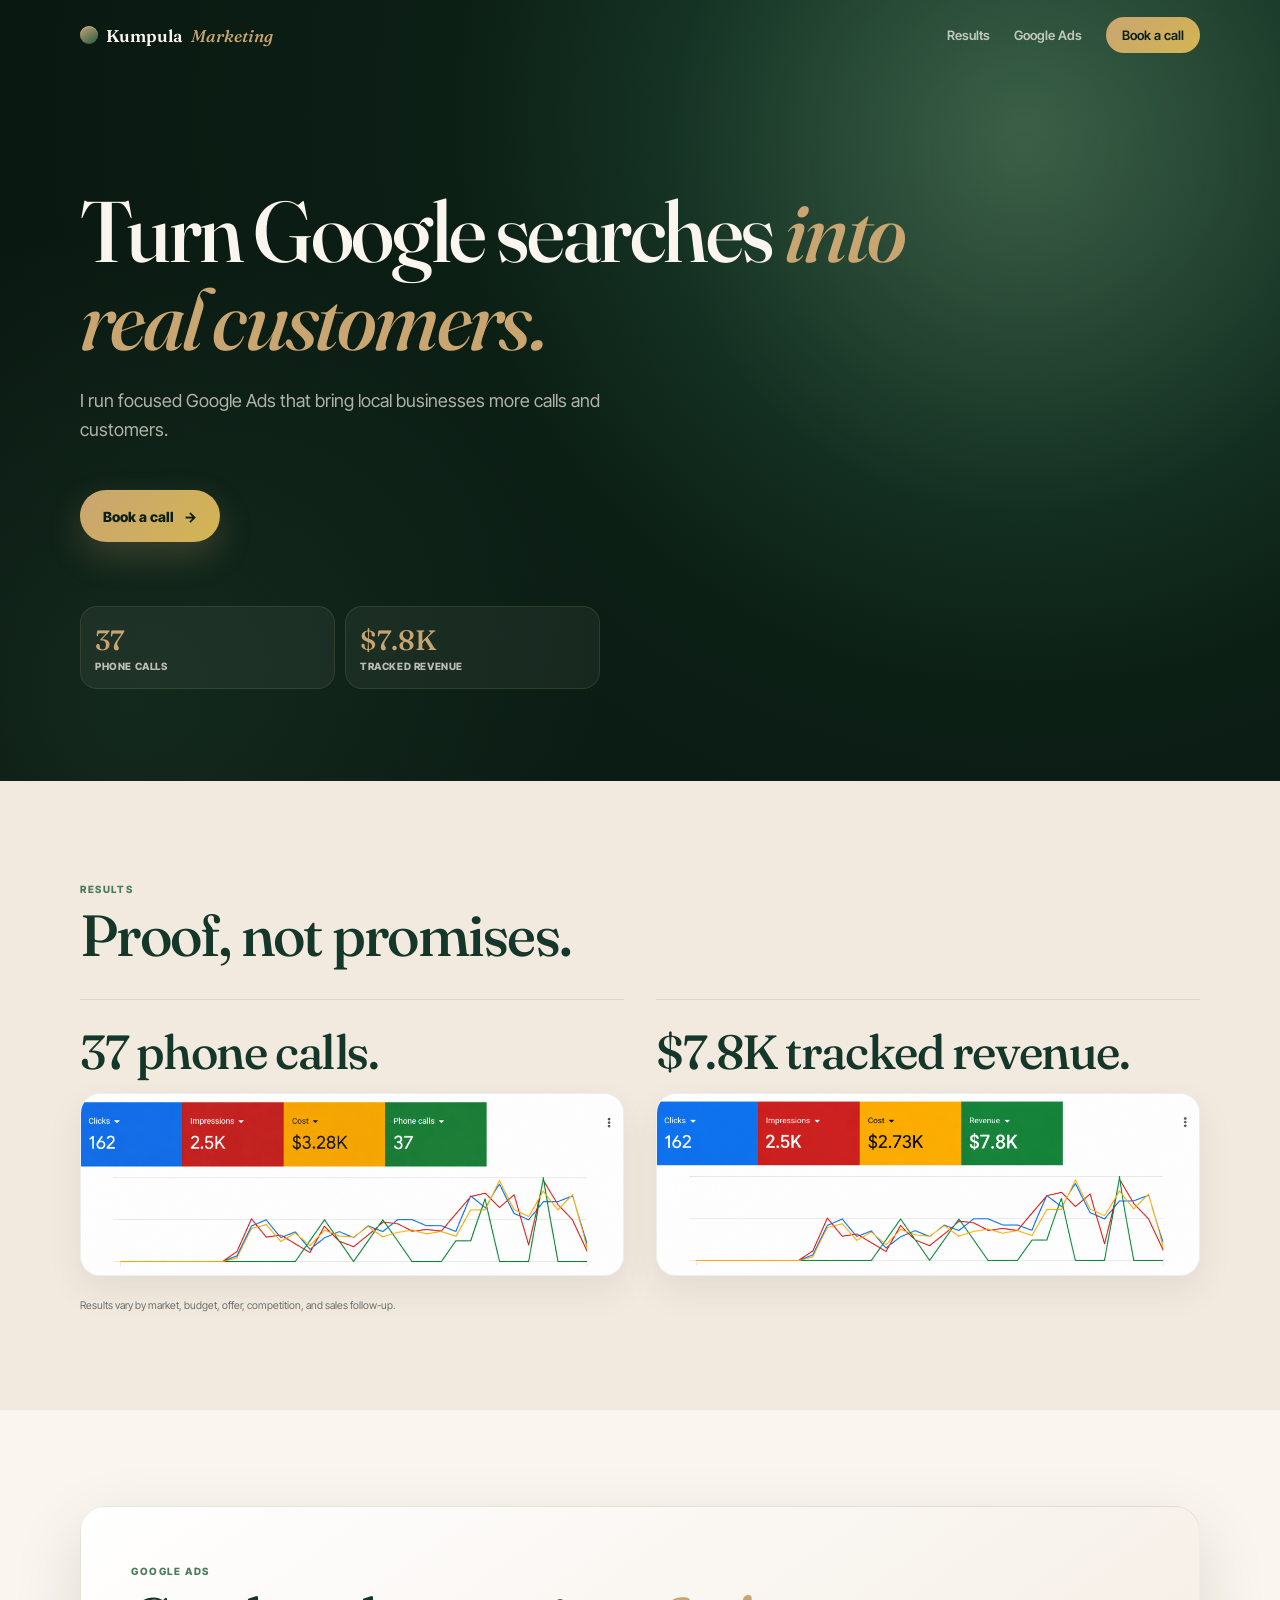
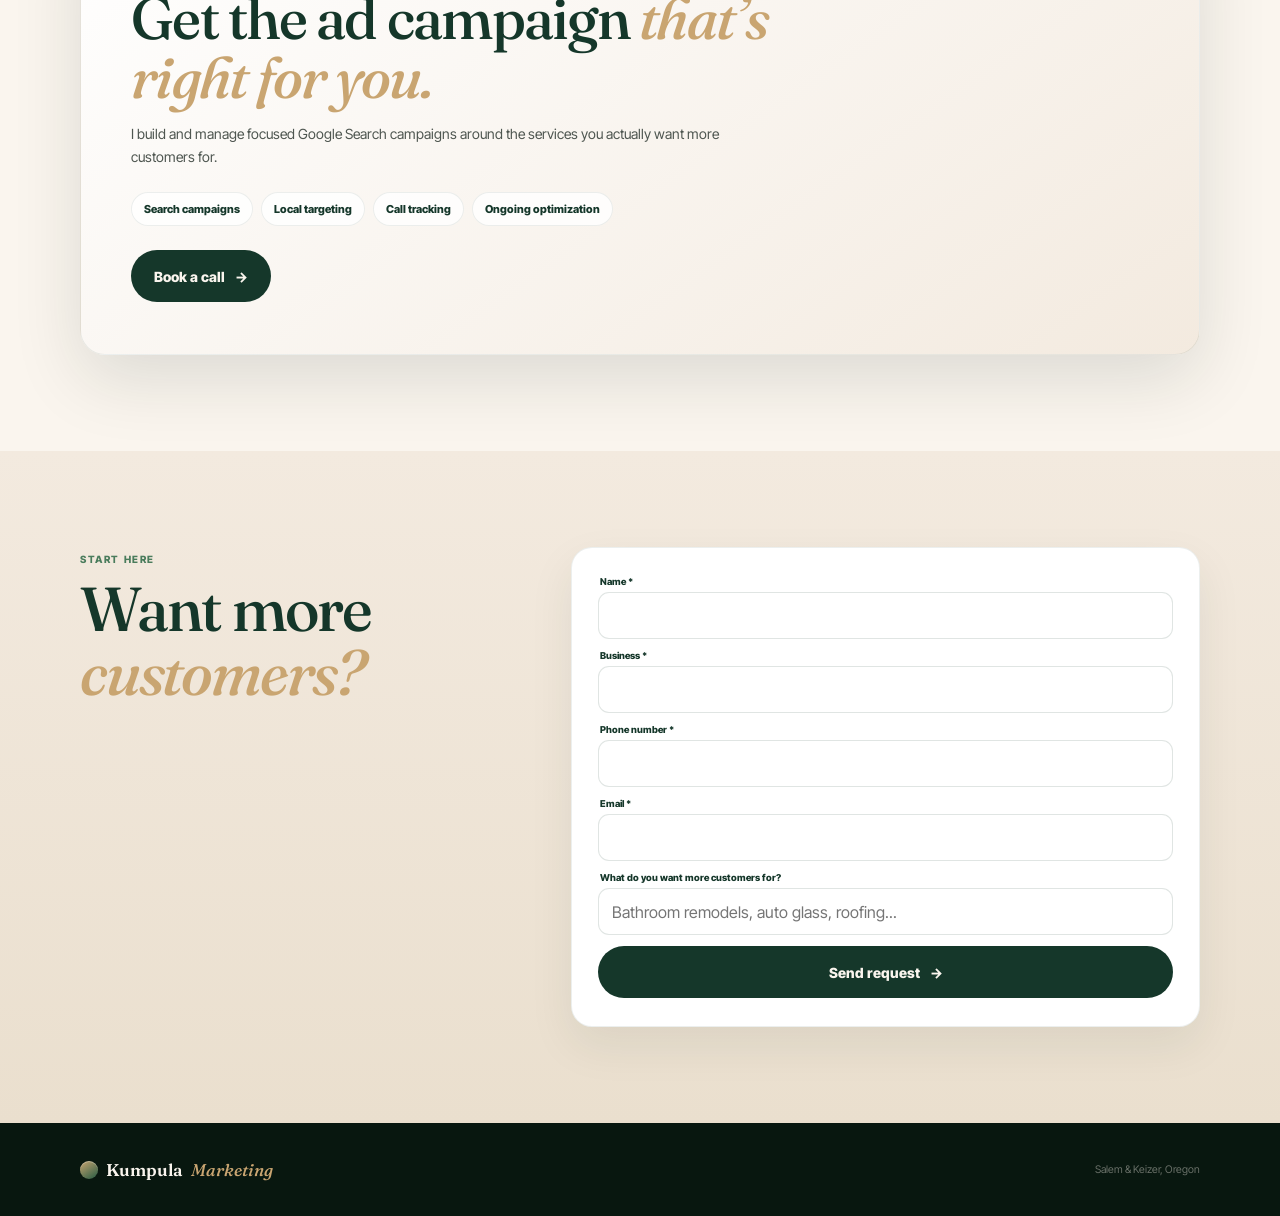
==== commit 53ced84f: "Add files via upload" ====
--- a/index.html
+++ b/index.html
@@ -4,7 +4,7 @@
   <meta charset="utf-8">
   <meta name="viewport" content="width=device-width, initial-scale=1, viewport-fit=cover">
   <title>Kumpula Marketing | Google Ads for Local Businesses</title>
-  <meta name="description" content="Kumpula Marketing helps local service businesses turn Google searches into phone calls, quote requests, and customers.">
+  <meta name="description" content="Kumpula Marketing helps local service businesses turn Google searches into phone calls, quote requests, and customers with focused Google Ads.">
   <meta name="theme-color" content="#0c1f15">
   <link rel="icon" href="data:image/svg+xml,<svg xmlns='http://www.w3.org/2000/svg' viewBox='0 0 100 100'><text y='.9em' font-size='90'>🌿</text></svg>">
   <link rel="preconnect" href="https://fonts.googleapis.com">
@@ -18,15 +18,15 @@
       <a class="brand" href="#top" aria-label="Kumpula Marketing home"><span class="brand-dot"></span>Kumpula <em>Marketing</em></a>
       <nav class="desktop-nav" aria-label="Primary navigation">
         <a href="#results">Results</a>
-        <a href="#offer">Offer</a>
-        <a class="nav-cta" href="#contact">Get more customers</a>
+        <a href="#offer">Google Ads</a>
+        <a class="nav-cta" href="#contact">Book a call</a>
       </nav>
       <button class="hamburger" type="button" aria-label="Open menu" aria-expanded="false"><span></span><span></span><span></span></button>
     </div>
     <nav class="mobile-menu" aria-label="Mobile navigation">
       <a href="#results">Results</a>
-      <a href="#offer">Offer</a>
-      <a href="#contact">Get more customers</a>
+      <a href="#offer">Google Ads</a>
+      <a href="#contact">Book a call</a>
     </nav>
   </header>
 
@@ -35,18 +35,16 @@
       <div class="hero-glow" aria-hidden="true"></div>
       <div class="container hero-inner">
         <div class="hero-copy reveal">
-          <div class="eyebrow">Google Ads for local service businesses</div>
           <h1>Turn Google searches <em>into real customers.</em></h1>
-          <p>I help local businesses get more phone calls, quote requests, and booked jobs with focused Google Ads and landing pages.</p>
+          <p>I run focused Google Ads that bring local businesses more calls and customers.</p>
           <div class="hero-actions">
-            <a class="btn btn-gold" href="#contact">Get a free plan <span>→</span></a>
-            <a class="btn btn-ghost" href="#results">See results</a>
+            <a class="btn btn-gold" href="#contact">Book a call <span>→</span></a>
           </div>
         </div>
 
         <div class="proof-bar reveal" aria-label="Campaign highlights">
-          <div><strong>37</strong><span>Phone calls</span><small>Auto glass campaign</small></div>
-          <div><strong>$7.8K</strong><span>Tracked revenue</span><small>ZH Homes campaign</small></div>
+          <div><strong>37</strong><span>Phone calls</span></div>
+          <div><strong>$7.8K</strong><span>Tracked revenue</span></div>
         </div>
       </div>
     </section>
@@ -58,33 +56,17 @@
           <h2>Proof, not promises.</h2>
         </div>
 
-        <article class="case reveal">
-          <div class="case-copy">
-            <span class="case-label">Auto glass · Google Ads</span>
+        <div class="proof-grid">
+          <article class="proof-card reveal">
             <h3>37 phone calls.</h3>
-            <p>$3.28K in ad spend. 162 clicks. 37 tracked calls from people searching for auto glass service.</p>
-            <div class="metrics">
-              <div><b>37</b><small>Calls</small></div>
-              <div><b>$3.28K</b><small>Spend</small></div>
-              <div><b>162</b><small>Clicks</small></div>
-            </div>
-          </div>
-          <figure><img src="auto-glass-google-ads.png" alt="Auto glass Google Ads campaign dashboard showing 37 phone calls" loading="lazy"></figure>
-        </article>
+            <figure><img src="auto-glass-google-ads.png" alt="Google Ads campaign dashboard showing 37 phone calls" loading="lazy"></figure>
+          </article>
 
-        <article class="case reverse reveal">
-          <div class="case-copy">
-            <span class="case-label">ZH Homes · Google Ads</span>
-            <h3>$7.8K in tracked revenue.</h3>
-            <p>$2.73K in ad spend tied to $7.8K in tracked revenue.</p>
-            <div class="metrics">
-              <div><b>$7.8K</b><small>Revenue</small></div>
-              <div><b>$2.73K</b><small>Spend</small></div>
-              <div><b>2.86×</b><small>Revenue / spend</small></div>
-            </div>
-          </div>
-          <figure><img src="zh-homes-google-ads.png" alt="ZH Homes Google Ads dashboard showing $7.8K revenue and $2.73K cost" loading="lazy"></figure>
-        </article>
+          <article class="proof-card reveal">
+            <h3>$7.8K tracked revenue.</h3>
+            <figure><img src="zh-homes-google-ads.png" alt="Google Ads dashboard showing $7.8K in tracked revenue" loading="lazy"></figure>
+          </article>
+        </div>
 
         <p class="results-note reveal">Results vary by market, budget, offer, competition, and sales follow-up.</p>
       </div>
@@ -92,17 +74,16 @@
 
     <section class="offer section" id="offer">
       <div class="container offer-card reveal">
-        <div>
-          <span class="section-kicker">Simple offer</span>
-          <h2>Get found. Get the click. <em>Get the customer.</em></h2>
-          <p>I can run the Google Ads, build the landing page, or handle both. Everything is focused on getting the phone to ring and making it easy for customers to contact you.</p>
+        <span class="section-kicker">Google Ads</span>
+        <h2>Get the ad campaign <em>that’s right for you.</em></h2>
+        <p>I build and manage focused Google Search campaigns around the services you actually want more customers for.</p>
+        <div class="offer-points" aria-label="Google Ads service features">
+          <span>Search campaigns</span>
+          <span>Local targeting</span>
+          <span>Call tracking</span>
+          <span>Ongoing optimization</span>
         </div>
-        <div class="offer-list">
-          <div class="offer-row"><strong>Google Ads</strong><span>Search campaigns, targeting, tracking, and optimization.</span></div>
-          <div class="offer-row"><strong>Single-page website</strong><b>$600</b><span>Built before you pay.</span></div>
-          <div class="offer-row"><strong>Multi-page website</strong><b>$900</b><span>Built before you pay.</span></div>
-        </div>
-        <a class="btn btn-forest" href="#contact">Get my plan <span>→</span></a>
+        <a class="btn btn-forest" href="#contact">Book a call <span>→</span></a>
       </div>
     </section>
 
@@ -111,21 +92,15 @@
         <div class="contact-copy reveal">
           <span class="section-kicker">Start here</span>
           <h2>Want more <em>customers?</em></h2>
-          <p>Send me the basics. I’ll look at your business and reach out directly.</p>
-          <div class="direct-contact">
-            <a href="tel:+15035694291"><small>Call or text</small><strong>(503) 569-4291</strong></a>
-            <a href="mailto:samuelkumpula4@gmail.com"><small>Email</small><strong>samuelkumpula4@gmail.com</strong></a>
-          </div>
         </div>
 
         <form class="lead-form reveal" id="leadForm">
           <label><span>Name *</span><input type="text" name="name" autocomplete="name" required></label>
           <label><span>Business *</span><input type="text" name="business" autocomplete="organization" required></label>
-          <label><span>Phone *</span><input type="tel" name="phone" autocomplete="tel" required></label>
+          <label><span>Phone number *</span><input type="tel" name="phone" autocomplete="tel" required></label>
           <label><span>Email *</span><input type="email" name="email" autocomplete="email" required></label>
           <label><span>What do you want more customers for?</span><input type="text" name="service" placeholder="Bathroom remodels, auto glass, roofing..."></label>
-          <button class="btn btn-forest form-submit" type="submit">Send my request <span>→</span></button>
-          <p class="form-meta">No spam. I’ll reach out directly.</p>
+          <button class="btn btn-forest form-submit" type="submit">Send request <span>→</span></button>
           <div class="form-status" id="formStatus" role="status" aria-live="polite"></div>
         </form>
       </div>
--- a/style.css
+++ b/style.css
@@ -21,42 +21,114 @@
 img{display:block;max-width:100%}
 button,input{font:inherit}
 .container{width:min(1120px,calc(100% - 36px));margin:0 auto}
-.section{padding:76px 0}
+.section{padding:72px 0}
 
 .navbar{position:fixed;inset:0 0 auto;z-index:1000;transition:.25s ease}
 .navbar.scrolled{background:rgba(12,31,21,.94);backdrop-filter:blur(14px);border-bottom:1px solid rgba(212,184,150,.12)}
 .nav-inner{width:min(1120px,calc(100% - 36px));margin:auto;min-height:70px;display:flex;align-items:center;justify-content:space-between;gap:20px}
 .brand{display:inline-flex;align-items:center;gap:8px;color:var(--cream);font-family:var(--display);font-size:17px;font-weight:600;white-space:nowrap}
-.brand em{color:var(--tan-warm);font-style:italic;font-weight:500}.brand-dot{width:18px;height:18px;border-radius:50%;background:linear-gradient(145deg,var(--tan-warm),var(--forest-mid));box-shadow:inset 0 1px 0 rgba(255,255,255,.3)}
-.desktop-nav{display:none;align-items:center;gap:24px}.desktop-nav>a{color:rgba(250,245,238,.72);font-size:13px;font-weight:600}.desktop-nav>a:hover{color:var(--cream)}
+.brand em{color:var(--tan-warm);font-style:italic;font-weight:500}
+.brand-dot{width:18px;height:18px;border-radius:50%;background:linear-gradient(145deg,var(--tan-warm),var(--forest-mid));box-shadow:inset 0 1px 0 rgba(255,255,255,.3)}
+.desktop-nav{display:none;align-items:center;gap:24px}
+.desktop-nav>a{color:rgba(250,245,238,.72);font-size:13px;font-weight:600}
+.desktop-nav>a:hover{color:var(--cream)}
 .nav-cta{padding:10px 16px;border-radius:999px;background:linear-gradient(135deg,var(--tan-warm),#d3b552)!important;color:var(--forest-deep)!important}
-.hamburger{width:42px;height:42px;display:grid;place-content:center;gap:5px;background:none;border:0;cursor:pointer}.hamburger span{width:22px;height:2px;background:var(--tan);transition:.2s ease}.hamburger.active span:nth-child(1){transform:translateY(7px) rotate(45deg)}.hamburger.active span:nth-child(2){opacity:0}.hamburger.active span:nth-child(3){transform:translateY(-7px) rotate(-45deg)}
-.mobile-menu{display:none;padding:0 18px 18px;background:rgba(12,31,21,.97);border-bottom:1px solid rgba(212,184,150,.12)}.mobile-menu.open{display:grid}.mobile-menu a{padding:15px;color:var(--cream);border-bottom:1px solid rgba(250,245,238,.08);font-weight:600}.mobile-menu a:last-child{border:0;color:var(--tan-warm)}
+.hamburger{width:42px;height:42px;display:grid;place-content:center;gap:5px;background:none;border:0;cursor:pointer}
+.hamburger span{width:22px;height:2px;background:var(--tan);transition:.2s ease}
+.hamburger.active span:nth-child(1){transform:translateY(7px) rotate(45deg)}
+.hamburger.active span:nth-child(2){opacity:0}
+.hamburger.active span:nth-child(3){transform:translateY(-7px) rotate(-45deg)}
+.mobile-menu{display:none;padding:0 18px 18px;background:rgba(12,31,21,.97);border-bottom:1px solid rgba(212,184,150,.12)}
+.mobile-menu.open{display:grid}
+.mobile-menu a{padding:15px;color:var(--cream);border-bottom:1px solid rgba(212,184,150,.08);font-weight:700}
 
-.hero{position:relative;overflow:hidden;background:radial-gradient(circle at 80% 10%,#24533c 0%,var(--forest-deep) 42%,#08170f 100%);color:var(--cream)}
-.hero-glow{position:absolute;inset:0;background:radial-gradient(circle at 8% 90%,rgba(201,165,113,.16),transparent 32%),radial-gradient(circle at 80% 30%,rgba(74,124,92,.18),transparent 32%);pointer-events:none}
-.hero-inner{position:relative;z-index:1;padding:118px 0 54px}
-.hero-copy{max-width:820px}.eyebrow,.section-kicker{font-size:10px;letter-spacing:.16em;text-transform:uppercase;font-weight:800}.eyebrow{color:var(--tan);margin-bottom:20px}.section-kicker{color:var(--sage);display:block;margin-bottom:14px}
-h1,h2,h3{font-family:var(--display);line-height:1.02;letter-spacing:-.025em}h1{font-size:clamp(45px,13vw,78px);font-weight:500;max-width:850px}h1 em,h2 em{color:var(--tan-warm);font-style:italic;font-weight:500}.hero-copy>p{max-width:650px;margin-top:20px;color:rgba(250,245,238,.7);font-size:16px;line-height:1.62}
-.hero-actions{display:grid;gap:10px;margin-top:28px;max-width:420px}.btn{min-height:52px;padding:14px 20px;border-radius:999px;display:inline-flex;align-items:center;justify-content:center;gap:10px;font-size:14px;font-weight:800;border:1px solid transparent;transition:transform .2s ease}.btn:hover{transform:translateY(-2px)}.btn-gold{background:linear-gradient(135deg,var(--tan-warm),#d3b552);color:var(--forest-deep);box-shadow:0 14px 34px rgba(201,165,113,.22)}.btn-ghost{border-color:rgba(212,184,150,.25);color:var(--cream);background:rgba(255,255,255,.03)}.btn-forest{background:var(--forest);color:var(--cream)}
-.proof-bar{display:grid;grid-template-columns:1fr 1fr;gap:8px;margin-top:44px;max-width:660px}.proof-bar>div{padding:17px 14px;border-radius:17px;background:rgba(250,245,238,.05);border:1px solid rgba(212,184,150,.12)}.proof-bar strong{font-family:var(--display);font-size:28px;color:var(--tan-warm);font-weight:500}.proof-bar span{display:block;font-size:11px;font-weight:800;margin-top:2px}.proof-bar small{display:block;color:rgba(250,245,238,.46);font-size:9px;margin-top:5px}
+.hero{position:relative;overflow:hidden;background:radial-gradient(circle at 80% 15%,#23523b 0%,var(--forest-deep) 47%,#08160f 100%);color:var(--cream)}
+.hero-glow{position:absolute;inset:0;pointer-events:none;background:radial-gradient(circle at 80% 20%,rgba(212,184,150,.14),transparent 30%),radial-gradient(circle at 10% 90%,rgba(74,124,92,.17),transparent 35%)}
+.hero-inner{position:relative;z-index:1;padding:132px 0 72px}
+.hero-copy{max-width:860px}
+h1,h2,h3{font-family:var(--display);font-weight:500;letter-spacing:-.03em;line-height:1.02}
+.hero h1{font-size:clamp(48px,13vw,86px);max-width:850px}
+.hero h1 em,.offer-card h2 em,.contact-copy h2 em{color:var(--tan-warm);font-style:italic}
+.hero-copy>p{max-width:580px;margin-top:24px;color:rgba(250,245,238,.69);font-size:16px;line-height:1.58}
+.hero-actions{margin-top:42px;max-width:270px}
+.btn{min-height:52px;padding:14px 22px;border-radius:999px;display:inline-flex;align-items:center;justify-content:center;gap:10px;font-size:14px;font-weight:800;border:1px solid transparent;transition:transform .2s ease}
+.btn:hover{transform:translateY(-2px)}
+.btn-gold{background:linear-gradient(135deg,var(--tan-warm),#d3b552);color:var(--forest-deep);box-shadow:0 14px 34px rgba(201,165,113,.22)}
+.btn-forest{background:var(--forest);color:var(--cream)}
+.proof-bar{display:grid;grid-template-columns:1fr 1fr;gap:8px;margin-top:60px;max-width:520px}
+.proof-bar>div{padding:16px 14px;border-radius:17px;background:rgba(250,245,238,.05);border:1px solid rgba(212,184,150,.12)}
+.proof-bar strong{font-family:var(--display);font-size:28px;color:var(--tan-warm);font-weight:500}
+.proof-bar span{display:block;font-size:10px;font-weight:800;margin-top:3px;text-transform:uppercase;letter-spacing:.06em;color:rgba(250,245,238,.72)}
 
-.results{background:var(--paper)}.section-head{margin-bottom:30px}.section-head>span{font-size:10px;letter-spacing:.16em;text-transform:uppercase;color:var(--sage);font-weight:800}.section-head h2{font-size:clamp(36px,10vw,56px);color:var(--forest);margin-top:9px}
-.case{display:grid;gap:24px;padding:22px 0;border-top:1px solid rgba(21,55,42,.12)}.case+.case{margin-top:16px}.case-label{display:inline-block;font-size:9.5px;letter-spacing:.13em;text-transform:uppercase;color:var(--sage);font-weight:800}.case h3{font-size:clamp(34px,9vw,48px);color:var(--forest);margin-top:10px}.case-copy>p{margin-top:12px;color:#4e5650;font-size:14px;line-height:1.6;max-width:540px}.metrics{display:grid;grid-template-columns:repeat(3,1fr);gap:7px;margin-top:20px}.metrics>div{padding:13px 10px;border-radius:13px;background:rgba(255,255,255,.72);border:1px solid rgba(21,55,42,.07)}.metrics b{font-family:var(--display);font-size:21px;color:var(--forest);font-weight:600}.metrics small{display:block;font-size:8.5px;text-transform:uppercase;letter-spacing:.07em;color:var(--muted);margin-top:4px;font-weight:800}.case figure{overflow:hidden;border-radius:16px;background:#fff;border:1px solid rgba(21,55,42,.08);box-shadow:0 14px 35px rgba(21,55,42,.08)}.case figure img{width:100%;aspect-ratio:3/1;object-fit:cover}.results-note{margin-top:22px;color:var(--muted);font-size:10.5px;line-height:1.5}
+.results{background:var(--paper)}
+.section-head{margin-bottom:34px}
+.section-head>span,.section-kicker{font-size:10px;letter-spacing:.16em;text-transform:uppercase;color:var(--sage);font-weight:800}
+.section-head h2{font-size:clamp(38px,10vw,58px);color:var(--forest);margin-top:9px}
+.proof-grid{display:grid;gap:28px}
+.proof-card{padding-top:22px;border-top:1px solid rgba(21,55,42,.12)}
+.proof-card h3{font-size:clamp(34px,9vw,48px);color:var(--forest);margin-bottom:16px}
+.proof-card figure{overflow:hidden;border-radius:16px;background:#fff;border:1px solid rgba(21,55,42,.08);box-shadow:0 14px 35px rgba(21,55,42,.08)}
+.proof-card figure img{width:100%;aspect-ratio:3/1;object-fit:cover}
+.results-note{margin-top:22px;color:var(--muted);font-size:10.5px;line-height:1.5}
 
-.offer{background:var(--cream)}.offer-card{padding:26px 20px;border-radius:25px;background:linear-gradient(145deg,#fff,var(--paper));border:1px solid rgba(21,55,42,.08);box-shadow:var(--shadow)}.offer-card h2{font-size:clamp(38px,10vw,58px);color:var(--forest);max-width:760px}.offer-card>div:first-child>p{margin-top:14px;max-width:660px;color:#4e5650;font-size:14px;line-height:1.65}.offer-list{display:grid;gap:9px;margin:24px 0}.offer-row{position:relative;padding:17px 16px;border-radius:15px;background:rgba(255,255,255,.75);border:1px solid rgba(21,55,42,.08)}.offer-row strong{display:block;color:var(--forest);font-size:14px}.offer-row b{position:absolute;right:16px;top:15px;font-family:var(--display);font-size:24px;color:var(--forest)}.offer-row span{display:block;margin-top:5px;padding-right:58px;color:var(--muted);font-size:12px;line-height:1.5}.offer-card>.btn{width:100%}
+.offer{background:var(--cream)}
+.offer-card{padding:28px 20px;border-radius:25px;background:linear-gradient(145deg,#fff,var(--paper));border:1px solid rgba(21,55,42,.08);box-shadow:var(--shadow)}
+.offer-card h2{font-size:clamp(38px,10vw,58px);color:var(--forest);max-width:760px;margin-top:10px}
+.offer-card>p{margin-top:15px;max-width:650px;color:#4e5650;font-size:14px;line-height:1.65}
+.offer-points{display:flex;flex-wrap:wrap;gap:8px;margin:24px 0}
+.offer-points span{padding:9px 12px;border-radius:999px;background:rgba(255,255,255,.8);border:1px solid rgba(21,55,42,.08);color:var(--forest);font-size:11px;font-weight:800}
+.offer-card>.btn{width:100%}
 
-.contact{background:linear-gradient(180deg,var(--paper),#eadfce)}.contact-grid{display:grid;gap:28px}.contact-copy h2{font-size:clamp(40px,11vw,60px);color:var(--forest)}.contact-copy>p{margin-top:12px;color:#4e5650;font-size:14px;line-height:1.6}.direct-contact{display:grid;gap:8px;margin-top:20px}.direct-contact a{padding:13px 14px;border-radius:13px;background:rgba(255,255,255,.62);border:1px solid rgba(21,55,42,.08)}.direct-contact small{display:block;font-size:8.5px;text-transform:uppercase;letter-spacing:.1em;color:var(--muted);font-weight:800}.direct-contact strong{display:block;margin-top:3px;color:var(--forest);font-size:13px}
-.lead-form{padding:20px 17px;border-radius:21px;background:#fff;border:1px solid rgba(21,55,42,.08);box-shadow:0 18px 45px rgba(21,55,42,.08)}.lead-form label{display:block;margin-bottom:11px}.lead-form label>span{display:block;margin:0 0 5px 2px;color:var(--forest);font-size:9.5px;font-weight:800}.lead-form input{width:100%;min-height:47px;padding:12px 13px;border-radius:11px;border:1px solid rgba(21,55,42,.13);outline:none;color:var(--text);background:#fff}.lead-form input:focus{border-color:var(--sage);box-shadow:0 0 0 4px rgba(74,124,92,.08)}.form-submit{width:100%;border:0;cursor:pointer}.form-meta{text-align:center;margin-top:9px;color:var(--muted);font-size:10px}.form-status{display:none;margin-top:10px;padding:10px 11px;border-radius:10px;font-size:11px;font-weight:700}.form-status.show{display:block}.form-status.success{background:rgba(74,124,92,.11);color:var(--forest)}.form-status.error{background:rgba(177,67,47,.1);color:#963d2e}
+.contact{background:linear-gradient(180deg,var(--paper),#eadfce)}
+.contact-grid{display:grid;gap:26px}
+.contact-copy h2{font-size:clamp(42px,11vw,62px);color:var(--forest);margin-top:10px}
+.lead-form{padding:20px 17px;border-radius:21px;background:#fff;border:1px solid rgba(21,55,42,.08);box-shadow:0 18px 45px rgba(21,55,42,.08)}
+.lead-form label{display:block;margin-bottom:11px}
+.lead-form label>span{display:block;margin:0 0 5px 2px;color:var(--forest);font-size:9.5px;font-weight:800}
+.lead-form input{width:100%;min-height:47px;padding:12px 13px;border-radius:11px;border:1px solid rgba(21,55,42,.13);outline:none;color:var(--text);background:#fff}
+.lead-form input:focus{border-color:var(--sage);box-shadow:0 0 0 4px rgba(74,124,92,.08)}
+.form-submit{width:100%;border:0;cursor:pointer}
+.form-status{display:none;margin-top:10px;padding:10px 11px;border-radius:10px;font-size:11px;font-weight:700}
+.form-status.show{display:block}
+.form-status.success{background:rgba(74,124,92,.11);color:var(--forest)}
+.form-status.error{background:rgba(177,67,47,.1);color:#963d2e}
 
-.footer{padding:36px 0 92px;background:#08170f}.footer-inner{display:flex;align-items:center;justify-content:center;flex-direction:column;gap:11px}.footer-inner>span{font-size:10.5px;color:rgba(250,245,238,.4)}
-.mobile-cta{position:fixed;z-index:1200;left:12px;right:12px;bottom:max(12px,env(safe-area-inset-bottom));min-height:54px;padding:14px 18px;border-radius:999px;background:linear-gradient(135deg,var(--tan-warm),#d3b552);color:var(--forest-deep);display:flex;align-items:center;justify-content:space-between;font-size:13px;font-weight:800;box-shadow:0 18px 42px rgba(0,0,0,.28)}
-.reveal{opacity:0;transform:translateY(18px);transition:opacity .65s cubic-bezier(.16,1,.3,1),transform .65s cubic-bezier(.16,1,.3,1)}.reveal.visible{opacity:1;transform:none}
+.footer{padding:36px 0 92px;background:#08170f}
+.footer-inner{display:flex;align-items:center;justify-content:center;flex-direction:column;gap:11px}
+.footer-inner>span{font-size:10.5px;color:rgba(250,245,238,.4)}
+.mobile-cta{position:fixed;z-index:1200;left:12px;right:12px;bottom:max(12px,env(safe-area-inset-bottom));min-height:54px;padding:14px 18px;border-radius:999px;background:linear-gradient(135deg,var(--tan-warm),#d3b552);color:var(--forest-deep);display:flex;align-items:center;justify-content:center;gap:8px;text-align:center;font-size:13px;font-weight:800;box-shadow:0 18px 42px rgba(0,0,0,.28)}
+.reveal{opacity:0;transform:translateY(18px);transition:opacity .65s cubic-bezier(.16,1,.3,1),transform .65s cubic-bezier(.16,1,.3,1)}
+.reveal.visible{opacity:1;transform:none}
 
+@media(max-width:639px){
+  .hero-inner{padding-top:146px;padding-bottom:78px}
+  .hero-actions{margin-top:46px}
+  .proof-bar{margin-top:64px}
+}
 @media(min-width:640px){
-  .container,.nav-inner{width:min(1120px,calc(100% - 64px))}.section{padding:96px 0}.hero-inner{padding:148px 0 68px}.hero-actions{display:flex;max-width:none}.proof-bar{gap:10px}.case{padding:30px 0}.offer-card{padding:38px 34px}.offer-card>.btn{width:auto}.contact-grid{gap:40px}.lead-form{padding:28px 26px}
+  .container,.nav-inner{width:min(1120px,calc(100% - 64px))}
+  .section{padding:96px 0}
+  .hero-inner{padding:158px 0 80px}
+  .hero-actions{margin-top:46px}
+  .proof-bar{gap:10px;margin-top:64px}
+  .offer-card{padding:40px 36px}
+  .offer-card>.btn{width:auto}
+  .contact-grid{gap:40px}
+  .lead-form{padding:28px 26px}
 }
 @media(min-width:900px){
-  .desktop-nav{display:flex}.hamburger,.mobile-menu{display:none!important}.hero-inner{padding:178px 0 82px}.hero-copy>p{font-size:18px}.proof-bar{margin-top:54px}.results .section-head{margin-bottom:42px}.case{grid-template-columns:.82fr 1.18fr;align-items:center;gap:44px;padding:40px 0}.case.reverse{grid-template-columns:1.18fr .82fr}.case.reverse .case-copy{order:2}.case.reverse figure{order:1}.case figure{border-radius:20px}.offer-card{padding:50px 48px}.offer-list{grid-template-columns:repeat(3,1fr);gap:11px}.offer-row b{position:static;display:block;margin-top:8px}.offer-row span{padding-right:0}.contact-grid{grid-template-columns:.8fr 1.2fr;gap:72px;align-items:start}.contact-copy{position:sticky;top:120px}.mobile-cta{display:none}.footer{padding-bottom:36px}.footer-inner{flex-direction:row;justify-content:space-between}
+  .desktop-nav{display:flex}
+  .hamburger,.mobile-menu{display:none!important}
+  .hero-inner{padding:188px 0 92px}
+  .hero-copy>p{font-size:18px}
+  .proof-grid{grid-template-columns:1fr 1fr;gap:32px}
+  .proof-card{padding-top:28px}
+  .proof-card figure{border-radius:20px}
+  .offer-card{padding:52px 50px}
+  .contact-grid{grid-template-columns:.8fr 1.2fr;gap:72px;align-items:start}
+  .contact-copy{position:sticky;top:120px}
+  .mobile-cta{display:none}
+  .footer{padding-bottom:36px}
+  .footer-inner{flex-direction:row;justify-content:space-between}
 }
 @media(prefers-reduced-motion:reduce){html{scroll-behavior:auto}.reveal{opacity:1;transform:none;transition:none}}
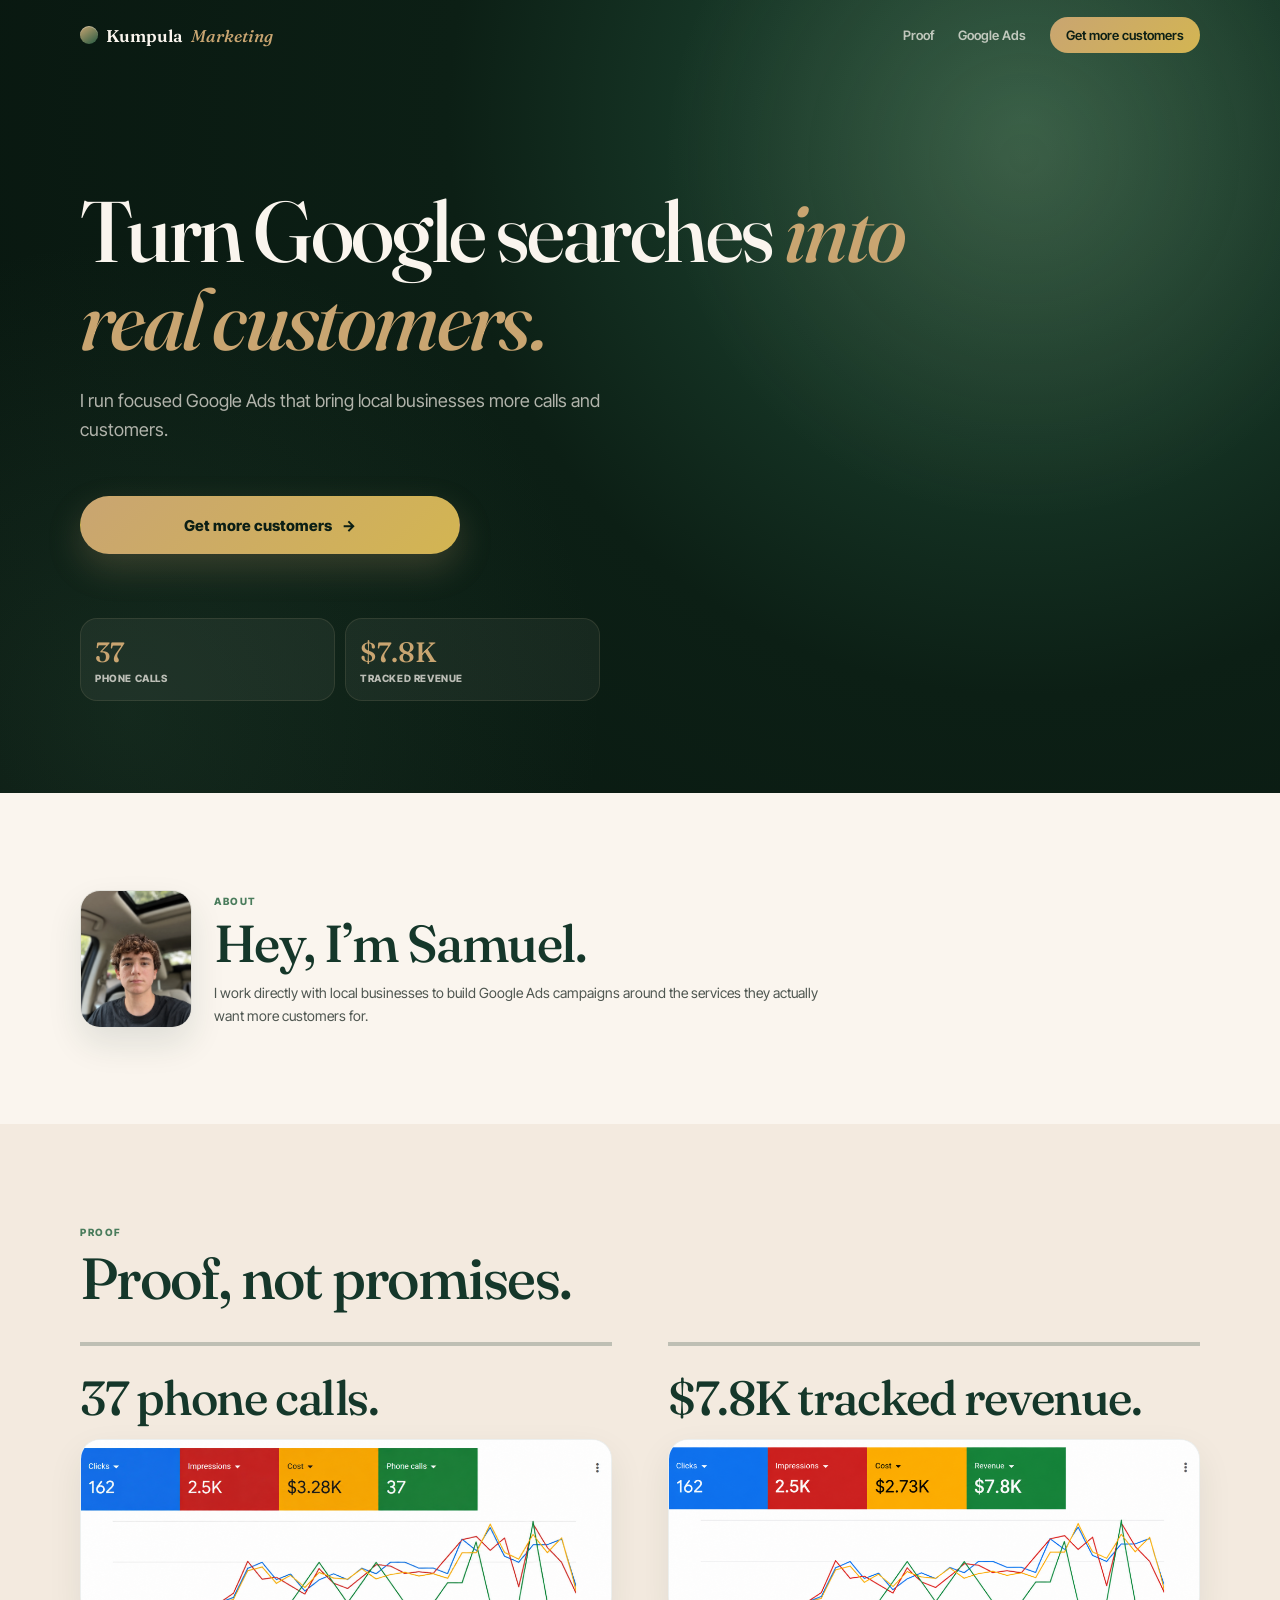
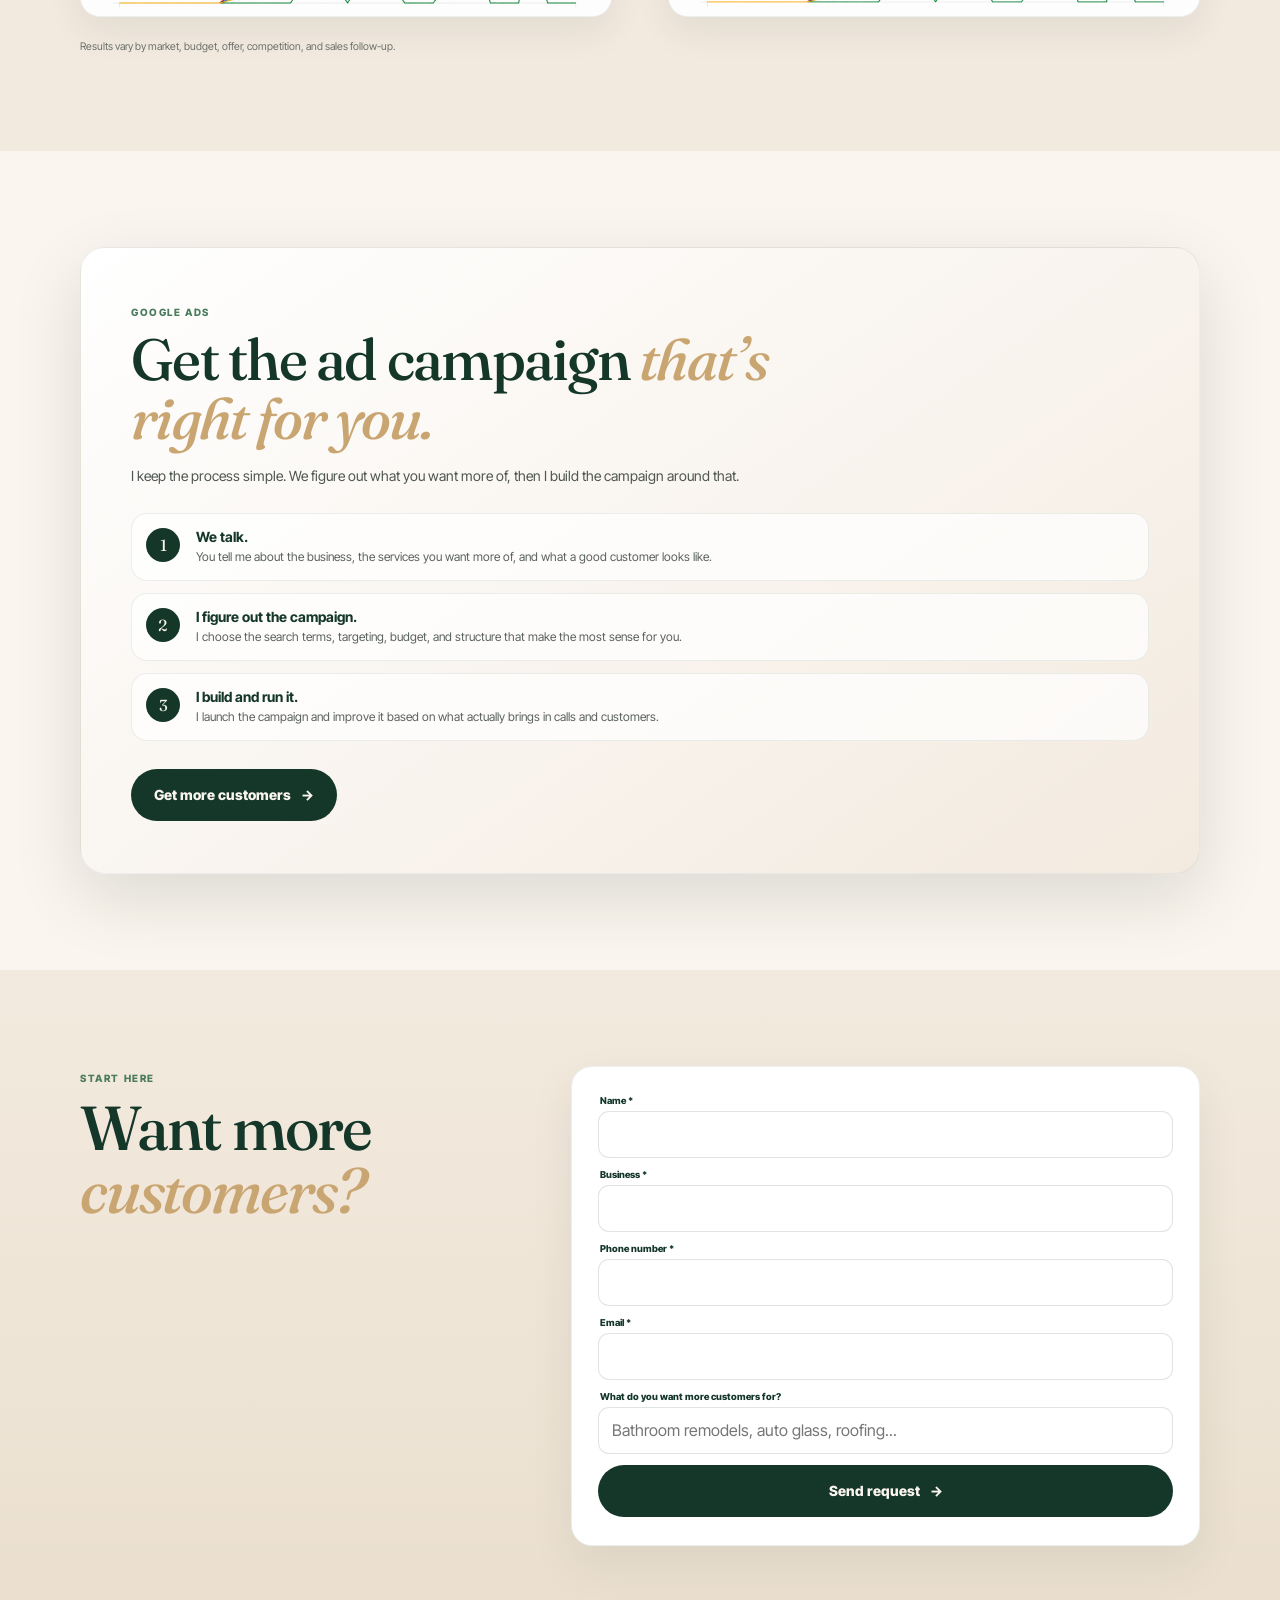
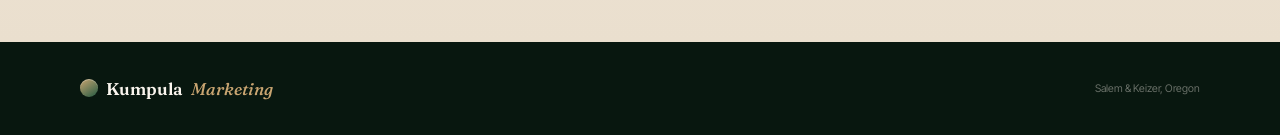
==== commit 7e25899c: "Add files via upload" ====
--- a/index.html
+++ b/index.html
@@ -17,16 +17,16 @@
     <div class="nav-inner">
       <a class="brand" href="#top" aria-label="Kumpula Marketing home"><span class="brand-dot"></span>Kumpula <em>Marketing</em></a>
       <nav class="desktop-nav" aria-label="Primary navigation">
-        <a href="#results">Results</a>
+        <a href="#proof">Proof</a>
         <a href="#offer">Google Ads</a>
-        <a class="nav-cta" href="#contact">Book a call</a>
+        <a class="nav-cta" href="#contact">Get more customers</a>
       </nav>
       <button class="hamburger" type="button" aria-label="Open menu" aria-expanded="false"><span></span><span></span><span></span></button>
     </div>
     <nav class="mobile-menu" aria-label="Mobile navigation">
-      <a href="#results">Results</a>
+      <a href="#proof">Proof</a>
       <a href="#offer">Google Ads</a>
-      <a href="#contact">Book a call</a>
+      <a href="#contact">Get more customers</a>
     </nav>
   </header>
 
@@ -38,7 +38,7 @@
           <h1>Turn Google searches <em>into real customers.</em></h1>
           <p>I run focused Google Ads that bring local businesses more calls and customers.</p>
           <div class="hero-actions">
-            <a class="btn btn-gold" href="#contact">Book a call <span>→</span></a>
+            <a class="btn btn-gold hero-cta" href="#contact">Get more customers <span>→</span></a>
           </div>
         </div>
 
@@ -49,10 +49,23 @@
       </div>
     </section>
 
-    <section class="results section" id="results">
+    <section class="about section" id="about">
+      <div class="container about-grid">
+        <div class="about-photo-wrap reveal">
+          <img src="samuel-portrait.webp" alt="Samuel Kumpula of Kumpula Marketing" class="about-photo" loading="lazy" onerror="this.parentElement.style.display='none'">
+        </div>
+        <div class="about-copy reveal">
+          <span class="section-kicker">About</span>
+          <h2>Hey, I’m Samuel.</h2>
+          <p>I work directly with local businesses to build Google Ads campaigns around the services they actually want more customers for.</p>
+        </div>
+      </div>
+    </section>
+
+    <section class="results section" id="proof">
       <div class="container">
         <div class="section-head reveal">
-          <span>Results</span>
+          <span>Proof</span>
           <h2>Proof, not promises.</h2>
         </div>
 
@@ -76,14 +89,13 @@
       <div class="container offer-card reveal">
         <span class="section-kicker">Google Ads</span>
         <h2>Get the ad campaign <em>that’s right for you.</em></h2>
-        <p>I build and manage focused Google Search campaigns around the services you actually want more customers for.</p>
-        <div class="offer-points" aria-label="Google Ads service features">
-          <span>Search campaigns</span>
-          <span>Local targeting</span>
-          <span>Call tracking</span>
-          <span>Ongoing optimization</span>
-        </div>
-        <a class="btn btn-forest" href="#contact">Book a call <span>→</span></a>
+        <p>I keep the process simple. We figure out what you want more of, then I build the campaign around that.</p>
+        <ol class="offer-steps" aria-label="How the Google Ads process works">
+          <li><strong>We talk.</strong><span>You tell me about the business, the services you want more of, and what a good customer looks like.</span></li>
+          <li><strong>I figure out the campaign.</strong><span>I choose the search terms, targeting, budget, and structure that make the most sense for you.</span></li>
+          <li><strong>I build and run it.</strong><span>I launch the campaign and improve it based on what actually brings in calls and customers.</span></li>
+        </ol>
+        <a class="btn btn-forest" href="#contact">Get more customers <span>→</span></a>
       </div>
     </section>
 
--- a/style.css
+++ b/style.css
@@ -50,22 +50,30 @@
 .hero h1{font-size:clamp(48px,13vw,86px);max-width:850px}
 .hero h1 em,.offer-card h2 em,.contact-copy h2 em{color:var(--tan-warm);font-style:italic}
 .hero-copy>p{max-width:580px;margin-top:24px;color:rgba(250,245,238,.69);font-size:16px;line-height:1.58}
-.hero-actions{margin-top:42px;max-width:270px}
+.hero-actions{margin-top:46px;max-width:none;width:100%}
 .btn{min-height:52px;padding:14px 22px;border-radius:999px;display:inline-flex;align-items:center;justify-content:center;gap:10px;font-size:14px;font-weight:800;border:1px solid transparent;transition:transform .2s ease}
 .btn:hover{transform:translateY(-2px)}
 .btn-gold{background:linear-gradient(135deg,var(--tan-warm),#d3b552);color:var(--forest-deep);box-shadow:0 14px 34px rgba(201,165,113,.22)}
+.hero-cta{width:100%;min-height:58px;font-size:15px}
 .btn-forest{background:var(--forest);color:var(--cream)}
 .proof-bar{display:grid;grid-template-columns:1fr 1fr;gap:8px;margin-top:60px;max-width:520px}
 .proof-bar>div{padding:16px 14px;border-radius:17px;background:rgba(250,245,238,.05);border:1px solid rgba(212,184,150,.12)}
 .proof-bar strong{font-family:var(--display);font-size:28px;color:var(--tan-warm);font-weight:500}
 .proof-bar span{display:block;font-size:10px;font-weight:800;margin-top:3px;text-transform:uppercase;letter-spacing:.06em;color:rgba(250,245,238,.72)}
 
+.about{background:var(--cream);padding:68px 0}
+.about-grid{display:grid;grid-template-columns:112px 1fr;gap:22px;align-items:center}
+.about-photo-wrap{width:112px}
+.about-photo{width:112px;height:138px;object-fit:cover;object-position:center top;border-radius:20px;border:1px solid rgba(21,55,42,.1);box-shadow:0 16px 34px rgba(21,55,42,.11)}
+.about-copy h2{font-size:clamp(34px,9vw,52px);color:var(--forest);margin-top:8px}
+.about-copy p{margin-top:12px;color:#4e5650;font-size:14px;line-height:1.62;max-width:630px}
+
 .results{background:var(--paper)}
 .section-head{margin-bottom:34px}
 .section-head>span,.section-kicker{font-size:10px;letter-spacing:.16em;text-transform:uppercase;color:var(--sage);font-weight:800}
 .section-head h2{font-size:clamp(38px,10vw,58px);color:var(--forest);margin-top:9px}
-.proof-grid{display:grid;gap:28px}
-.proof-card{padding-top:22px;border-top:1px solid rgba(21,55,42,.12)}
+.proof-grid{display:grid;gap:44px}
+.proof-card{padding-top:24px;border-top:4px solid rgba(21,55,42,.24)}
 .proof-card h3{font-size:clamp(34px,9vw,48px);color:var(--forest);margin-bottom:16px}
 .proof-card figure{overflow:hidden;border-radius:16px;background:#fff;border:1px solid rgba(21,55,42,.08);box-shadow:0 14px 35px rgba(21,55,42,.08)}
 .proof-card figure img{width:100%;aspect-ratio:3/1;object-fit:cover}
@@ -75,8 +83,11 @@
 .offer-card{padding:28px 20px;border-radius:25px;background:linear-gradient(145deg,#fff,var(--paper));border:1px solid rgba(21,55,42,.08);box-shadow:var(--shadow)}
 .offer-card h2{font-size:clamp(38px,10vw,58px);color:var(--forest);max-width:760px;margin-top:10px}
 .offer-card>p{margin-top:15px;max-width:650px;color:#4e5650;font-size:14px;line-height:1.65}
-.offer-points{display:flex;flex-wrap:wrap;gap:8px;margin:24px 0}
-.offer-points span{padding:9px 12px;border-radius:999px;background:rgba(255,255,255,.8);border:1px solid rgba(21,55,42,.08);color:var(--forest);font-size:11px;font-weight:800}
+.offer-steps{list-style:none;counter-reset:steps;display:grid;gap:12px;margin:26px 0 28px}
+.offer-steps li{counter-increment:steps;display:grid;grid-template-columns:38px 1fr;column-gap:12px;row-gap:3px;align-items:start;padding:14px;border-radius:16px;background:rgba(255,255,255,.72);border:1px solid rgba(21,55,42,.08)}
+.offer-steps li::before{content:counter(steps);grid-row:1/3;width:34px;height:34px;border-radius:50%;display:grid;place-items:center;background:var(--forest);color:var(--cream);font-family:var(--display);font-size:16px}
+.offer-steps strong{color:var(--forest);font-size:14px}
+.offer-steps span{color:#5a625d;font-size:12px;line-height:1.5}
 .offer-card>.btn{width:100%}
 
 .contact{background:linear-gradient(180deg,var(--paper),#eadfce)}
@@ -96,20 +107,20 @@
 .footer{padding:36px 0 92px;background:#08170f}
 .footer-inner{display:flex;align-items:center;justify-content:center;flex-direction:column;gap:11px}
 .footer-inner>span{font-size:10.5px;color:rgba(250,245,238,.4)}
-.mobile-cta{position:fixed;z-index:1200;left:12px;right:12px;bottom:max(12px,env(safe-area-inset-bottom));min-height:54px;padding:14px 18px;border-radius:999px;background:linear-gradient(135deg,var(--tan-warm),#d3b552);color:var(--forest-deep);display:flex;align-items:center;justify-content:center;gap:8px;text-align:center;font-size:13px;font-weight:800;box-shadow:0 18px 42px rgba(0,0,0,.28)}
+.mobile-cta{position:fixed;z-index:1200;left:50%;right:auto;transform:translateX(-50%);width:calc(100% - 32px);max-width:420px;bottom:max(12px,env(safe-area-inset-bottom));min-height:54px;padding:14px 18px;border-radius:999px;background:linear-gradient(135deg,var(--tan-warm),#d3b552);color:var(--forest-deep);display:flex;align-items:center;justify-content:center;gap:8px;text-align:center;font-size:13px;font-weight:800;box-shadow:0 18px 42px rgba(0,0,0,.28)}
 .reveal{opacity:0;transform:translateY(18px);transition:opacity .65s cubic-bezier(.16,1,.3,1),transform .65s cubic-bezier(.16,1,.3,1)}
 .reveal.visible{opacity:1;transform:none}
 
 @media(max-width:639px){
   .hero-inner{padding-top:146px;padding-bottom:78px}
-  .hero-actions{margin-top:46px}
+  .hero-actions{margin-top:52px}
   .proof-bar{margin-top:64px}
 }
 @media(min-width:640px){
   .container,.nav-inner{width:min(1120px,calc(100% - 64px))}
   .section{padding:96px 0}
   .hero-inner{padding:158px 0 80px}
-  .hero-actions{margin-top:46px}
+  .hero-actions{margin-top:52px}
   .proof-bar{gap:10px;margin-top:64px}
   .offer-card{padding:40px 36px}
   .offer-card>.btn{width:auto}
@@ -121,7 +132,8 @@
   .hamburger,.mobile-menu{display:none!important}
   .hero-inner{padding:188px 0 92px}
   .hero-copy>p{font-size:18px}
-  .proof-grid{grid-template-columns:1fr 1fr;gap:32px}
+  .hero-actions{max-width:380px}
+  .proof-grid{grid-template-columns:1fr 1fr;gap:56px}
   .proof-card{padding-top:28px}
   .proof-card figure{border-radius:20px}
   .offer-card{padding:52px 50px}
